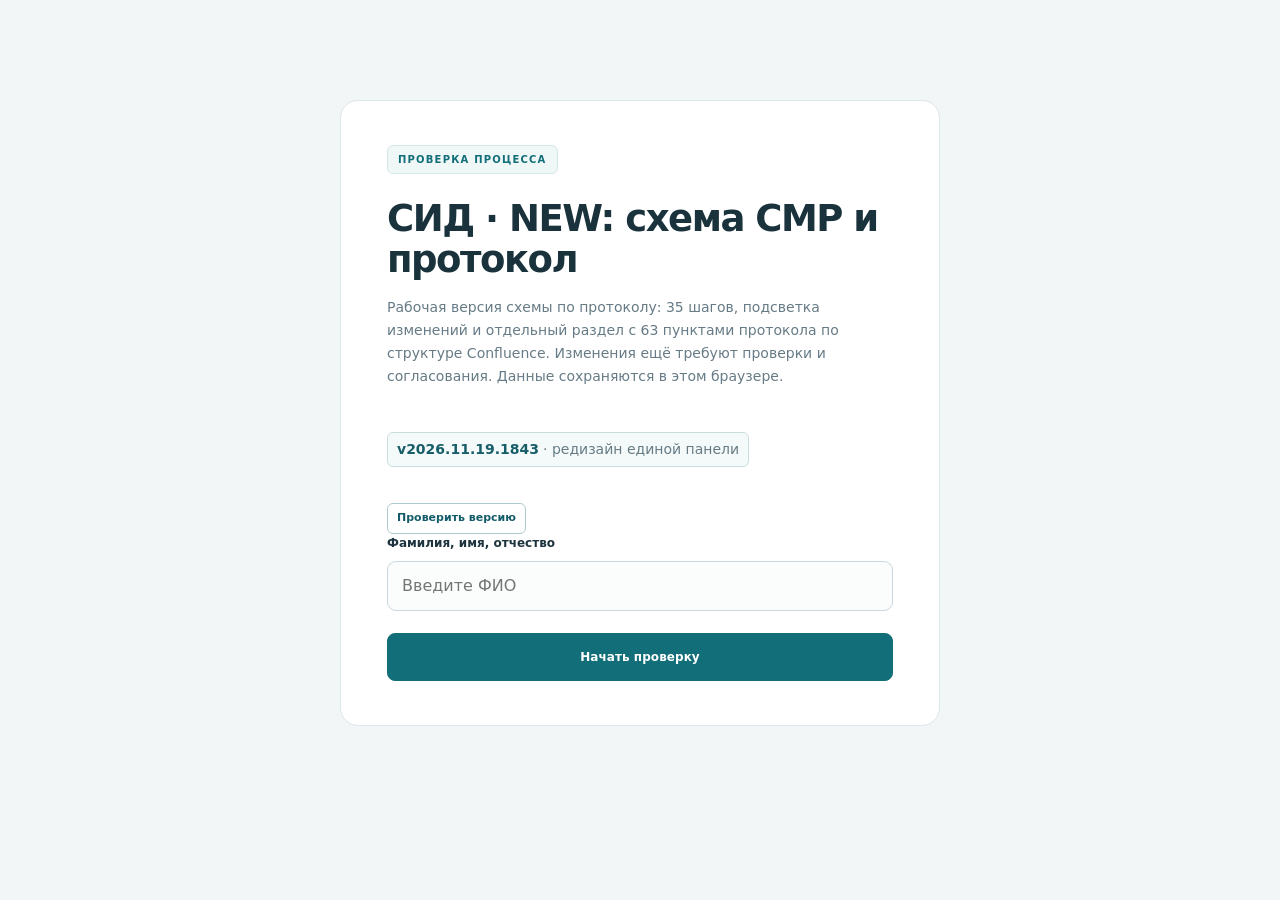
==== new/index.html @ a5b67797 "Move S0/S1 switch to entire diagram and keep steps comment-only" ====
<!doctype html>
<html lang="ru">
<head>
<meta charset="utf-8">
<meta name="viewport" content="width=device-width,initial-scale=1">
<meta name="robots" content="noindex,nofollow">
<title>СИД · NEW | Схема СМР и протокол</title>
<style>
:root{--bg:#edf1f6;--panel:#fff;--ink:#172033;--muted:#687386;--line:#ccd5e3;--accent:#1d4ed8;--id:#6d28a8;--id-bg:#f3e8ff}
*{box-sizing:border-box}body{margin:0;background:var(--bg);color:var(--ink);font:13px/1.4 Inter,Segoe UI,Arial,sans-serif}button,textarea,input{font:inherit}button{cursor:pointer}.hidden{display:none!important}
.start{max-width:650px;margin:10vh auto;padding:36px;background:#fff;border:1px solid var(--line);border-radius:20px;box-shadow:0 15px 50px #20305014}.start h1{margin:0 0 12px;font-size:30px;line-height:1.15}.start p{color:var(--muted)}.start .primary{width:100%;min-height:48px;touch-action:manipulation;-webkit-tap-highlight-color:transparent}label{font-weight:700}.field{width:100%;min-height:48px;margin:8px 0 22px;padding:13px;border:1px solid #b8c1d1;border-radius:10px;font-size:16px}.primary,.ghost{padding:9px 15px;border:1px solid var(--line);border-radius:9px;background:#fff;font-weight:750}.primary{border-color:var(--accent);background:var(--accent);color:#fff}
.work{height:100vh;padding:10px}.topbar{display:flex;align-items:center;gap:12px;height:54px;padding:8px 13px;margin-bottom:9px;border:1px solid var(--line);border-radius:13px;background:#fff}.brand{font-weight:850}.spacer{flex:1}.small{color:var(--muted);font-size:11px}.workspace{display:grid;grid-template-columns:minmax(430px,45%) minmax(570px,55%);gap:10px;height:calc(100% - 63px)}.panel{min-height:0;overflow:hidden;border:1px solid var(--line);border-radius:15px;background:var(--panel);box-shadow:0 7px 24px #1c2a4110}.panel-head{display:flex;align-items:center;justify-content:space-between;gap:10px;height:50px;padding:9px 13px;border-bottom:1px solid var(--line)}.panel-head h2{margin:0;font-size:16px}.panel-head span{color:var(--muted);font-size:10px}.diagram-scroll{height:calc(100% - 50px);overflow:auto;padding:15px;scroll-behavior:smooth}.diagram{display:flex;flex-direction:column;max-width:760px;margin:auto}.flow-arrow{height:27px;color:#64748b;font-size:20px;line-height:27px;text-align:center}
.node{position:relative;min-height:47px;padding:7px 8px;border:2px solid var(--actor);border-radius:8px;background:var(--fill);color:#1e293b;text-align:left}.node:hover{filter:brightness(.98);box-shadow:0 3px 10px #1e293b20}.node strong{display:block;margin-bottom:2px;font-size:10px}.node span{display:block;font-size:9px;line-height:1.25}.node.current{z-index:5;outline:4px solid #111827;outline-offset:3px;box-shadow:0 0 0 7px #facc15,0 8px 18px #0f172a40}.node.current::after{content:'РАССМАТРИВАЕМЫЙ ШАГ';position:absolute;top:-12px;right:5px;padding:2px 6px;border-radius:99px;background:#111827;color:#fff;font-size:8px;font-weight:900;letter-spacing:.05em}.single-node{width:min(290px,86%);margin:auto}.area{position:relative;padding:28px 10px 10px;border:2px solid #8e9bb0;border-radius:13px;background:#f7f9fc}.area-title{position:absolute;top:-10px;left:12px;padding:2px 8px;border:1px solid #8e9bb0;border-radius:6px;background:#fff;color:#37455c;font-size:10px;font-weight:900;letter-spacing:.03em;text-transform:uppercase}.area-grid{display:grid;grid-template-columns:repeat(2,minmax(0,1fr));gap:8px}.subarea{position:relative;min-width:0;padding:25px 7px 7px;border:1px dashed #97a5b9;border-radius:9px;background:#fff}.subarea-title{position:absolute;top:5px;left:7px;right:7px;color:#526078;font-size:9px;font-weight:900}.subflow{display:flex;flex-direction:column;gap:3px}.subarrow{height:13px;color:#7a879b;font-size:12px;line-height:13px;text-align:center}.parallel-row{display:grid;grid-template-columns:repeat(auto-fit,minmax(95px,1fr));gap:6px}.parallel-marker{margin:0 0 5px;color:#526078;font-size:9px;font-weight:800;text-align:center;text-transform:uppercase}
.legend{display:flex;flex-wrap:wrap;gap:4px 9px;margin-bottom:12px}.legend-item{display:flex;align-items:center;gap:4px;color:#596579;font-size:9px}.legend-dot{width:9px;height:9px;border:2px solid var(--actor);border-radius:3px;background:var(--fill)}
.question-scroll{height:calc(100% - 50px);overflow:auto;padding:15px}.progress{height:6px;margin-bottom:13px;overflow:hidden;border-radius:99px;background:#d8dfe9}.progress i{display:block;height:100%;background:var(--accent)}.question-head{display:flex;align-items:flex-start;gap:9px;margin-bottom:12px}.actor-badge{padding:5px 8px;border:2px solid var(--actor);border-radius:99px;background:var(--fill);font-size:10px;font-weight:800;white-space:nowrap}.question-head h1{margin:0;font-size:20px;line-height:1.25}.id-legend{margin:0 0 10px;color:var(--muted);font-size:10px}.id-tag{display:inline-block;padding:1px 5px;border:1px solid #a472d1;border-radius:5px;background:var(--id-bg);color:var(--id);font-weight:900}.triplet{display:grid;grid-template-columns:repeat(3,minmax(0,1fr));gap:9px}.content-card{aspect-ratio:1/1;min-height:210px;padding:12px;overflow:auto;border:1px solid var(--line);border-top:6px solid var(--card);border-radius:12px;background:#fbfcfe}.content-card h3{margin:0 0 9px;color:#536078;font-size:11px;letter-spacing:.05em;text-transform:uppercase}.item{margin-bottom:6px;padding:5px 6px;border-radius:6px;font-size:11px;white-space:pre-wrap}.item.id{border-left:4px solid var(--id);background:var(--id-bg);color:#502176;font-weight:800}.item.id .id-tag{margin-right:4px}.answer{margin-top:14px;padding-top:13px;border-top:1px solid var(--line)}.answer h3{margin:0 0 8px;font-size:15px}.answer textarea{width:100%;min-height:90px;padding:10px;resize:vertical;border:1px solid #aeb9c9;border-radius:8px}.controls{display:flex;align-items:center;gap:9px;margin-top:10px}.controls .primary{margin-left:auto}.no-change{display:flex;align-items:center;gap:6px;font-weight:650}.saved{color:#087a52;font-size:11px}
@media(max-width:1050px){.work{height:auto}.workspace{grid-template-columns:1fr;height:auto}.diagram-scroll{height:540px}.question-scroll{height:auto}.panel{overflow:visible}}@media(max-width:720px){.start{min-height:100vh;min-height:100dvh;margin:0;padding:24px 18px;border:0;border-radius:0;box-shadow:none;display:flex;flex-direction:column;justify-content:center}.start h1{font-size:25px}.area-grid{grid-template-columns:1fr}.triplet{grid-template-columns:1fr}.content-card{aspect-ratio:auto;min-height:150px}.question-head{flex-direction:column}.topbar .brand{display:none}}


/* Flat redesign 2026.11 — design-only overrides, core data and numbering unchanged */
:root{--bg:#f3f6f7;--panel:#fff;--ink:#1d333d;--muted:#667b85;--line:#dce5e8;--accent:#126e78;--accentSoft:#e7f3f3;--id:#6b4891;--id-bg:#f2edf8}
html{scroll-behavior:smooth}body{font:14px/1.5 Inter,'Segoe UI',system-ui,-apple-system,Arial,sans-serif;-webkit-font-smoothing:antialiased;background:var(--bg)}
button,input,.comment-editor{font:inherit}button{transition:background-color .16s,border-color .16s,color .16s}button:focus-visible,input:focus-visible,[contenteditable]:focus-visible{outline:2px solid var(--accent);outline-offset:2px}button:disabled{cursor:default;opacity:.42}
.start{max-width:600px;margin:min(13vh,100px) auto 48px;padding:44px 46px;background:#fff;border:1px solid var(--line);border-radius:18px;box-shadow:none}
.start:before{content:'ПРОВЕРКА ПРОЦЕССА';display:inline-flex;padding:6px 10px;margin-bottom:24px;border:1px solid #d4e7e8;border-radius:6px;background:#eff7f7;color:var(--accent);font-size:10px;font-weight:800;letter-spacing:.12em}
.start h1{margin:0 0 15px;color:#19323c;font-size:clamp(26px,3vw,37px);letter-spacing:-.04em;line-height:1.12;font-weight:750}
.start p{font-size:14px;line-height:1.65;margin-bottom:30px}.start label{display:block;font-size:12px;color:var(--ink);font-weight:750}
.field{margin:9px 0 22px;border:1px solid #cbd8dd;border-radius:9px;background:#fbfcfc;padding:12px 14px;box-shadow:none}
.field:focus{background:#fff;border-color:var(--accent);outline:3px solid #e2f1f2;outline-offset:0}
.primary,.ghost{min-height:40px;padding:10px 16px;border-radius:8px;font-size:12px;font-weight:760;letter-spacing:.005em}
.primary{border:1px solid var(--accent);background:var(--accent);color:white}.primary:hover{background:#0c5961;border-color:#0c5961}
.ghost{border:1px solid #d6e1e5;background:#fff;color:#33505b}.ghost:hover{background:#eef4f5;border-color:#aebfc4}
.work{height:100vh;height:100dvh;padding:14px 16px}.topbar{height:59px;margin-bottom:12px;padding:10px 17px;border:1px solid var(--line);border-radius:12px;background:#fff;box-shadow:none}
.brand{display:flex;align-items:center;gap:11px;color:#19343b;letter-spacing:-.02em;font-size:15px;font-weight:780}.brand:before{content:'▤';display:grid;place-items:center;width:31px;height:31px;background:var(--accent);border-radius:8px;color:#fff;font-size:18px}
.topbar #who{min-width:0;max-width:38%;overflow:hidden;white-space:nowrap;text-overflow:ellipsis;font-size:12px}.topbar .primary{margin-left:auto}
.workspace{grid-template-columns:minmax(360px,43%) minmax(550px,57%);gap:12px;height:calc(100% - 71px)}
.panel{border:1px solid var(--line);border-radius:12px;background:#fff;box-shadow:none}
.panel-head{min-height:63px;height:auto;padding:13px 17px;border-bottom:1px solid #e6edef}
.panel-head h2{font-size:15px;color:#1d343c;font-weight:760;letter-spacing:-.015em}
.panel-head span{display:block;margin-top:2px;font-size:11px;color:#86959d}
.diagram-scroll{height:calc(100% - 63px);padding:21px 18px;scrollbar-color:#cbd9dc transparent}
.diagram{max-width:790px}.legend{gap:8px 16px;margin-bottom:21px;padding-bottom:13px;border-bottom:1px solid #edf1f2}
.legend-item{gap:6px;color:#627780;font-size:10.5px}.legend-dot{height:9px;width:9px;border:0;border-radius:3px;background:var(--actor)}
.flow-arrow{height:30px;line-height:29px;font-size:18px;color:#9aadb3}.subarrow{color:#a5b7bb}
.node{min-height:52px;padding:9px 11px;border:1px solid #dae5e8;border-left:4px solid var(--actor);border-radius:7px;background:#fff;color:#314952;box-shadow:none;transition:border-color .12s,background .12s}
.node:hover{filter:none;background:#f6fafb;border-color:#bdd2d7;box-shadow:none}
.node strong{font-size:10px;margin-bottom:4px;letter-spacing:.02em;color:#506772}
.node span{font-size:10px;line-height:1.36;color:#2d414b}
.node.current,.node.current:hover{outline:2px solid var(--accent);outline-offset:2px;box-shadow:0 0 0 6px #e4f2f2;background:#fff;border-color:#9bc8cc;border-left-color:var(--actor)}
.node.current:after{top:-14px;right:7px;padding:3px 7px;border-radius:4px;background:var(--accent);font-size:8px;letter-spacing:.06em}
.area{border:1px solid #d5e1e5;border-radius:10px;background:#f6f9fa;padding:29px 11px 12px}
.area-title{top:-10px;left:10px;padding:2px 8px;border:1px solid #d9e4e7;border-radius:5px;background:#fff;color:#576c77;font-size:9px;letter-spacing:.07em}
.area-grid{gap:9px}.subarea{padding:27px 8px 8px;border:1px solid #dfe8eb;border-radius:7px;background:#fff}
.subarea-title{font-size:9px;line-height:1.4;color:#6c828b;font-weight:750}.parallel-marker{font-size:9px;color:#82969d;letter-spacing:.035em}
.question-scroll{height:calc(100% - 63px);padding:19px 20px 25px;scrollbar-color:#cbd9dc transparent}
.progress{height:4px;margin:0 0 18px;border-radius:8px;background:#e8eff0}.progress i{background:var(--accent);border-radius:8px}
.question-head{gap:8px 11px;align-items:flex-start;margin-bottom:13px}.question-head h1{font-size:clamp(19px,1.75vw,23px);font-weight:760;line-height:1.27;color:#203942;letter-spacing:-.023em;scroll-margin-top:16px}
.actor-badge{padding:5px 9px;border:1px solid var(--actor);border-radius:5px;background:var(--fill);color:#294049;font-size:10px;font-weight:750}
.id-legend{display:flex;align-items:center;gap:7px;margin:0 0 12px;font-size:11px;line-height:1.5;color:#7b8993}.id-tag{padding:2px 5px;border:0;border-radius:4px;background:var(--id-bg);color:var(--id);font-weight:780}
.quote-hint{display:inline-flex;align-items:center;gap:7px;margin-bottom:16px;padding:6px 10px;border:1px solid #dce7e9;border-radius:7px;background:#f6f9fa;color:#697f89;font-size:11px;font-weight:500;letter-spacing:.005em}.hint-icon{font-size:16px;line-height:1;color:#728d96}
.triplet{gap:11px;align-items:start}.card-wrap{min-width:0;display:flex;flex-direction:column;gap:7px}
.step-recap{min-height:36px;display:flex;flex-direction:column;gap:1px;padding:0 2px;color:#607581;line-height:1.32;font-size:10px}
.recap-number{font-weight:800;color:var(--accent);letter-spacing:.035em;text-transform:none}.recap-name{overflow:hidden;display:-webkit-box;-webkit-line-clamp:2;-webkit-box-orient:vertical;line-clamp:2;color:#748892}
.content-card{aspect-ratio:auto;min-height:270px;height:clamp(270px,49vh,550px);border:1px solid #dce6e9;border-top:3px solid var(--card);border-radius:8px;background:#fff;padding:14px 12px 16px;box-shadow:none;overflow:auto;scrollbar-color:#cbd9dc transparent;user-select:text;-webkit-user-select:text;cursor:text}
.content-card h3{display:flex;align-items:center;gap:7px;padding-bottom:10px;margin:0 0 10px;border-bottom:1px solid #ecf1f2;color:#4e6570;font-size:11px;font-weight:800;letter-spacing:.07em}
.section-dot{display:inline-block;width:7px;height:7px;border-radius:2px;background:var(--card)}
.content-card .item{margin:0 0 7px;padding:7px 8px;border:1px solid transparent;border-radius:5px;background:#f7f9fa;color:#344c57;font-size:12px;line-height:1.53;white-space:pre-wrap;overflow-wrap:anywhere;user-select:text;-webkit-user-select:text}
.content-card .item.id{border:1px solid #e8def1;border-left:3px solid var(--id);background:#f7f3fb;color:#513765;font-weight:700}
.content-card .id-tag{display:inline-block;margin-right:3px;user-select:text;-webkit-user-select:text}
::selection{background:#bedcdf;color:#11333c}
.answer{margin-top:18px;padding-top:18px;border-top:1px solid #e3eaed}.answer h3{font-size:15px;font-weight:760;color:#243c46;letter-spacing:-.01em;margin-bottom:10px}
.comment-editor{width:100%;min-height:148px;padding:12px 13px;border:1px solid #cbdadf;border-radius:8px;outline:0;background:#fbfcfc;color:#233943;font-size:13px;line-height:1.55;white-space:pre-wrap;overflow:auto}
.comment-editor:focus{background:#fff;border-color:var(--accent);box-shadow:0 0 0 3px #e3f0f1}
.comment-editor:empty:before{content:attr(data-placeholder);color:#93a2a9;pointer-events:none}
.comment-editor[contenteditable="false"]{background:#f2f5f5;color:#75868d}.comment-editor .helper-label{font-weight:790;color:#284b56}
.comment-editor blockquote{margin:6px 0 10px;padding:9px 11px;border:0;border-left:3px solid var(--accent);border-radius:0 5px 5px 0;background:#eff6f6;color:#2b4a52;font-size:12px;white-space:pre-wrap}
.quote-button{position:fixed;z-index:1000;padding:9px 13px;border:1px solid #115963;border-radius:7px;background:#145f68;color:#fff;font-size:11px;font-weight:750;box-shadow:0 5px 18px #31515d29;touch-action:manipulation}
.controls{flex-wrap:wrap;gap:9px;margin-top:13px}.controls .primary{margin-left:auto}.no-change{gap:7px;color:#506772;font-size:12px;font-weight:650}.no-change input{width:16px;height:16px;accent-color:var(--accent)}.saved{font-size:10px;color:var(--accent)}
@media(max-width:1120px){.workspace{grid-template-columns:minmax(310px,41%) minmax(500px,59%)}.question-scroll{padding:16px}.content-card .item{font-size:11.5px}}
@media(max-width:1050px){.work{height:auto;padding:12px}.workspace{grid-template-columns:1fr;height:auto}.panel{overflow:hidden}.diagram-scroll{height:430px}.question-scroll{height:auto;overflow:visible}.triplet{grid-template-columns:repeat(3,minmax(0,1fr))}.content-card{height:330px}.question-head h1{scroll-margin-top:17px}}
@media(max-width:720px){.start{margin:0;max-width:none;min-height:100vh;min-height:100dvh;padding:34px 22px;border:0;border-radius:0;display:flex;flex-direction:column;justify-content:center}.start h1{font-size:31px}.start:before{align-self:flex-start}.work{padding:8px}.topbar{height:55px;padding:9px 11px;margin-bottom:8px;gap:8px}.brand{display:flex!important;font-size:13px;white-space:nowrap}.brand:before{width:26px;height:26px;font-size:15px}.topbar .small{max-width:20%;font-size:10px}.topbar .primary{padding:8px 9px;font-size:10px;min-height:34px}.workspace{gap:8px}.panel-head{padding:12px 13px;min-height:58px}.diagram-scroll{height:340px;padding:16px 12px}.question-scroll{padding:15px 13px 21px}.question-head{flex-direction:column;align-items:flex-start}.question-head h1{font-size:22px}.id-legend{font-size:10px}.quote-hint{font-size:11px;margin-bottom:16px}.triplet{grid-template-columns:1fr;gap:20px}.card-wrap{gap:7px}.step-recap{min-height:auto;display:flex;flex-direction:row;flex-wrap:wrap;align-items:baseline;gap:6px;padding:0 3px;font-size:11px}.recap-name{display:block;overflow:visible;-webkit-line-clamp:unset;line-clamp:unset;font-size:11px}.content-card{height:auto;min-height:155px;max-height:none;padding:13px}.content-card h3{font-size:12px}.content-card .item{font-size:12.5px;padding:8px 9px}.answer{margin-top:24px}.comment-editor{min-height:145px;font-size:14px}.controls .no-change{order:-1;width:100%;padding:3px 0}.controls button{flex:1}.controls .saved{order:3;width:100%;text-align:right}.quote-button{font-size:12px;max-width:calc(100vw - 16px)}}
@media(max-width:720px){.topbar #who{display:none}.topbar .primary{white-space:nowrap;padding:8px 12px}}
@media(max-width:380px){.topbar .small{display:none}.brand{font-size:12px}.start h1{font-size:27px}}



/* Three clearly delineated work areas: scheme, step, feedback */
.workspace{grid-template-columns:minmax(350px,42%) minmax(0,58%);align-items:stretch;gap:14px}
.review-stack{display:flex;flex-direction:column;min-height:0;min-width:0;gap:14px}
.panel{position:relative;border:1px solid #d3e0e3;box-shadow:none;border-radius:12px;background:#fff}
.diagram-panel{border-color:#cadde1;background:#fff}
.step-panel{flex:1;min-height:0;border-color:#dad7e6;background:#fff}
.comment-panel{flex:0 0 auto;border-color:#c9e0d9;background:#fff}
.panel-head{position:relative;min-height:64px;height:64px;padding:12px 17px;flex:none}
.diagram-panel .panel-head{background:#eef6f7;border-bottom:1px solid #d7e6e8;box-shadow:inset 0 3px 0 #729aa2}
.step-panel .panel-head{background:#f6f4fa;border-bottom:1px solid #e8e3f0;box-shadow:inset 0 3px 0 #9485ad}
.comment-panel .panel-head{background:#eef7f4;border-bottom:1px solid #d7e9e1;box-shadow:inset 0 3px 0 #6ba898}
.panel-caption{display:flex;align-items:center;gap:12px;min-width:0}
.panel-index{display:grid;place-items:center;flex:0 0 28px;height:28px;font-size:11px;font-weight:750;border:1px solid #d0e0e3;border-radius:7px;color:#58757f;background:#fff}
.step-panel .panel-index{border-color:#e1dceb;color:#77618c}
.comment-panel .panel-index{border-color:#cfe5dc;color:#3c806d}
.panel-caption h2{font-size:15px;line-height:1.3}
.panel-caption span:not(.panel-index){font-size:11px;line-height:1.4}
.diagram-panel .diagram-scroll{height:calc(100% - 64px)}
.step-panel .question-scroll{height:calc(100% - 64px);overflow:auto;padding:16px 19px 20px}
.step-panel .content-card{height:clamp(230px,34vh,445px);min-height:230px}
.quote-hint{margin:0 0 14px;padding:0;border:0;background:transparent;color:#6e818c;line-height:1.45;font-size:11px}
.triplet{gap:9px}
.content-card h3{position:sticky;top:-14px;z-index:2;justify-content:space-between;gap:6px;min-height:39px;margin:0 0 10px;padding:0 0 9px;background:#fff}
.section-label{display:inline-flex;align-items:center;gap:5px;min-width:0}
.quote-inline{flex:0 0 auto;min-height:28px;padding:5px 8px;border:1px solid #bdd7d5;border-radius:6px;background:#f0f7f6;color:#126e78;font-size:10px;line-height:1;font-weight:730;white-space:nowrap}
.quote-inline:hover:not(:disabled),.quote-inline.quote-ready{background:#126e78;border-color:#126e78;color:white}
.quote-inline:disabled{opacity:1;cursor:default;color:#64818a;border-color:#cbdfe2;background:#f2f6f6}
.comment-body{padding:13px 17px 14px}
.comment-tabs{display:flex;gap:2px;border-bottom:1px solid #dce6e5;margin-bottom:12px}
.comment-tab{flex:1;min-width:0;border:0;border-bottom:2px solid transparent;background:transparent;color:#70818a;padding:8px 10px 9px;font-size:12px;font-weight:650;text-align:center}
.comment-tab:hover{background:#f5faf9;color:#365f61}
.comment-tab.active{color:#126e78;border-bottom-color:#126e78;font-weight:800;background:#f8fbfa}
.comment-pane-head{display:flex;justify-content:space-between;align-items:center;flex-wrap:wrap;gap:8px;margin-bottom:8px}
.comment-pane-head h3{margin:0;color:#35515c;font-size:12px;font-weight:730}
.overall-note{font-size:11px;color:#809298}
.comment-pane .comment-editor{min-height:100px;max-height:190px;font-size:12.5px;padding:10px 11px}
.comment-panel .no-change{font-size:11px;white-space:nowrap}
.comment-panel .no-change input{height:15px;width:15px}
.comment-panel .controls{justify-content:space-between;margin-top:11px}
.comment-panel .controls .primary{margin-left:0}
.comment-panel .controls .saved{flex:1;min-width:0;text-align:center}
/* Adapt the panel arrangement without nested mobile scrolling. */
@media(max-width:1050px){
 .work{height:auto;min-height:100dvh}
 .workspace{height:auto;grid-template-columns:1fr;gap:12px}
 .review-stack{height:auto;gap:12px}
 .step-panel{flex:initial}
 .step-panel .question-scroll{height:auto;overflow:visible}
 .diagram-panel .diagram-scroll{height:370px}
 .step-panel .content-card{height:350px}
}
@media(max-width:720px){
 .panel-head{height:auto;min-height:60px;padding:11px 13px}
 .diagram-panel .diagram-scroll{height:320px}
 .panel-caption{gap:9px}
 .step-panel .question-scroll{padding:15px 12px 20px}
 .step-panel .content-card{height:auto;min-height:160px;max-height:none;overflow:visible}
 .content-card h3{top:6px;padding:8px 0 9px}
 .quote-inline{min-height:32px;font-size:11px;padding:6px 10px}
 .comment-body{padding:12px}
 .comment-tab{font-size:12px;padding:10px 5px}
 .comment-pane .comment-editor{min-height:145px;max-height:none;font-size:14px}
 .comment-panel .controls .saved{order:initial;width:auto;flex:0 1 auto}
 .comment-panel .controls button{flex:0 0 auto;min-width:95px}
 .comment-panel .no-change{font-size:12px}
 .comment-pane-head{align-items:flex-start}
}
@media(max-height:750px) and (min-width:1051px){
 .work{height:auto;min-height:100vh}
 .workspace{height:auto;min-height:760px}
 .review-stack{min-height:760px}
 .diagram-panel .diagram-scroll{height:calc(100% - 64px)}
}

/* Cross-step links: exact originating document leads to an explicitly mapped output item. */
.step-reference{display:inline;color:#106d78;font-weight:800;text-decoration:underline;text-decoration-color:#8fc5c9;text-underline-offset:3px;text-decoration-thickness:1.5px;border-radius:3px;cursor:pointer;white-space:nowrap}
.step-reference:hover{color:#084f59;text-decoration-color:#084f59;background:#e4f3f3}
.step-reference:focus-visible{outline:2px solid #12818a;outline-offset:2px;background:#e4f3f3}
#output .item.ref-target{position:relative;border:1px solid #c59d47;border-left:4px solid #be8a23;background:#fff5da;color:#443c2a;box-shadow:0 0 0 2px #f8ecc9;scroll-margin:80px;transition:background-color .2s,border-color .2s}
#input .item.ref-origin{border:1px solid #bed9da;background:#e9f6f5}
.reference-notice{display:flex;flex-wrap:wrap;align-items:center;justify-content:space-between;gap:6px 12px;padding:8px 10px;margin:0 0 13px;border:1px solid #d4e6e6;border-left:3px solid #6c9ca3;border-radius:7px;background:#f3f9f9;color:#46636c;font-size:11px;line-height:1.4}
.reference-notice button{border:0;background:transparent;color:#0b6a76;text-decoration:underline;text-underline-offset:2px;font-weight:750;font-size:11px;padding:4px 0;cursor:pointer}
.reference-notice button:hover{color:#064b56}
@media(max-width:720px){.reference-notice{font-size:12px}.reference-notice button{font-size:12px}.step-reference{padding:1px 0}}

/* Backreferences sit inside the output item, beneath the document name. */
.output-consumers{display:flex;flex-wrap:wrap;align-items:baseline;gap:5px;margin-top:7px;padding-top:6px;border-top:1px solid #dfe9eb;font-size:10px;line-height:1.5}
.output-consumers-label{margin-right:2px;color:#66838b;font-size:10px;font-weight:650;white-space:nowrap}
.output-consumers .reverse-reference{display:inline-block;padding:2px 6px;border:1px solid #d6e7e8;border-radius:4px;background:#eef7f7;color:#116c75;text-decoration:none;font-size:10px;font-weight:740;white-space:nowrap}
.output-consumers .reverse-reference:hover{background:#deeff0;border-color:#9cc8ce;color:#084a53;text-decoration:underline}
.output-consumers .reverse-reference:focus-visible{outline:2px solid #126e78;outline-offset:2px}
#input .item.ref-target{position:relative;border:1px solid #c59d47;border-left:4px solid #be8a23;background:#fff5da;color:#443c2a;box-shadow:0 0 0 2px #f8ecc9;scroll-margin:80px}
#output .item.ref-origin{border:1px solid #bed9da;background:#e9f6f5}
@media(max-width:720px){.output-consumers{gap:7px;margin-top:8px;padding-top:7px;font-size:11px}.output-consumers .reverse-reference{padding:4px 8px;font-size:11px}.output-consumers-label{font-size:11px}}

/* Analytical document scopes: muted neutral for context, not the violet ID styling. */
.scope-legend{margin:0 0 12px;border:1px solid #dce8e9;border-radius:7px;background:#f8fbfb;color:#55707a;font-size:11px}
.scope-legend summary{cursor:pointer;padding:8px 11px;font-weight:650;list-style-position:inside}
.scope-legend summary:hover{background:#f0f6f6}
.scope-legend-content{padding:1px 12px 10px;border-top:1px solid #e5eeef;line-height:1.45}
.scope-legend-content p{margin:8px 0 0}.scope-caveat{color:#758990;font-size:10px}
.content-card .item.context{border:1px solid #dbe7e5;border-left:3px solid #789d96;background:#f5f9f8;color:#365850}
.content-card .context-tag,.content-card .related-tag{display:inline-block;margin-right:4px;padding:2px 5px;border-radius:4px;font-size:10px;font-weight:750;line-height:1.35}
.content-card .context-tag{background:#e2efeb;color:#446f63}
.content-card .item.related{border:1px solid #e2e5ea;border-left:3px solid #8c97aa;background:#f6f7fa}
.content-card .related-tag{background:#e8ebf2;color:#59677d}

/* История сохранена, показывается лишь с ?protocol=1 */
html:not(.protocol-enabled) #prcPanel,html:not(.protocol-enabled) #newProtocol,
html:not(.protocol-enabled) #newViewProtocol {display:none!important}
html:not(.protocol-enabled) .new-modified:after,html:not(.protocol-enabled) .new-moved:after {display:none!important}
html:not(.protocol-enabled) .step-panel {flex:1 1 auto!important;min-height:0!important}
.feedback-note{margin:9px 0;padding:8px 12px;border-left:3px solid #cba45f;background:#faf7ee;border-radius:4px;color:#5a533c;font-size:11px;line-height:1.5}
.release-stamp{display:inline-flex;gap:4px;align-items:center;flex-wrap:wrap;font-size:11px;line-height:1.3;padding:5px 9px;border:1px solid #cbdcde;border-radius:6px;background:#f4faf9;color:#385660;white-space:normal}.release-stamp b{color:#175e69;font-weight:800}@media(max-width:720px){.release-stamp{font-size:10px;padding:4px 6px}}

/* Версия и проверка GitHub на стартовом экране и в шапке. */
.release-check-widget{display:inline-flex;align-items:center;flex-wrap:wrap;gap:6px;position:relative;max-width:100%;z-index:5}
.release-check-btn{background:#fff;border:1px solid #adc9ce;border-radius:6px;color:#135c69;padding:6px 9px;font-size:11px;font-weight:700;cursor:pointer}
.release-check-btn:hover{background:#e8f5f3}
.release-check-btn:disabled{opacity:.55;cursor:progress}
.release-check-result{position:absolute;z-index:9000;top:calc(100% + 8px);left:0;width:min(390px,calc(100vw - 24px));max-height:min(65vh,460px);overflow:auto;box-shadow:0 12px 36px #26374329;border:1px solid #c7dadf;background:#fff;padding:12px;border-radius:9px;color:#293c46;font-size:12px;line-height:1.55;white-space:normal}
.release-check-result[hidden]{display:none!important}
.release-result-line{margin:0 0 7px}
.release-result-important{font-weight:700;color:#0d5565}
.release-check-result a{display:block;padding-top:5px;color:#116477;font-weight:650}
@media(max-width:700px){.release-check-widget{gap:4px}.release-check-btn{font-size:10px;padding:5px 7px}}

.other-results{margin:12px 0 4px;padding:0 10px 8px;border:2px dashed #aab5bf;border-radius:8px;background:#f9fafb;color:#57616e;font-size:11px}.other-results[hidden]{display:none!important}.other-results summary{cursor:pointer;padding:9px 3px;font-weight:750;color:#657080}.other-results-body{border-top:1px dashed #c8d0d7;padding-top:7px}.other-result-item{padding:4px 5px;margin:4px 0;color:#64717d;font-size:11px;line-height:1.48;white-space:pre-wrap}.other-result-item:before{content:'• ';color:#8d98a2}

/* ✎ Изменённые шаги и поля: явный признак редактирования, видимый и в чистовом режиме. */
html body .diagram .node.has-content-change::before{
  content:"✎";position:absolute;right:5px;top:5px;
  display:flex!important;align-items:center;justify-content:center;
  width:20px;height:20px;min-width:20px;
  border:1px solid #c3d8d4;border-radius:6px;
  color:#22695f;background:#ebf7f3;
  font:700 15px/1 "Segoe UI Symbol","Segoe UI",Arial,sans-serif;
  box-shadow:0 1px 3px #203c3615;z-index:2;
}
html body .diagram .node.has-content-change{padding-right:29px!important}
html body .diagram .node.has-content-change.new-modified:not(.current)::after,
html body .diagram .node.has-content-change.new-moved:not(.current)::after{display:none!important}
html body .diagram .node.has-content-change.current::after{content:"РАССМАТРИВАЕМЫЙ ШАГ"}
.content-card.has-content-change .section-label::after{
  content:"✎";display:inline-flex;align-items:center;justify-content:center;
  vertical-align:middle;margin-left:6px;width:17px;height:17px;
  border:1px solid #c3d8d4;border-radius:5px;
  color:#22695f;background:#ebf7f3;font-size:12px;font-weight:800;
}
.change-icon-legend{display:inline-block;margin-top:4px;color:#43655e;font-size:10px;font-weight:650;white-space:normal}

/* Пурпурные метки отделяют три закрытых пункта МЕМО от обычных правок ✎. */
.diagram{position:relative;padding-left:23px;padding-right:23px}
.diagram .node.memo-closed{border-color:#8f69c9;box-shadow:0 0 0 2px #e2d5f2}
.diagram .node.memo-closed.current{box-shadow:0 0 0 5px #ded0f6}
.diagram .memo-chips{display:flex!important;flex-wrap:wrap;gap:3px;margin-top:5px}
.diagram .memo-chip{display:inline-flex!important;width:auto;padding:3px 5px;border:1px solid #b497d9;background:#f1e9fc;color:#68409c;border-radius:5px;font-size:10px;font-weight:850;line-height:1.1}
.memo-legend{color:#68409c;font-weight:800}
.memo-edges{position:absolute;top:0;left:0;z-index:2;overflow:visible;pointer-events:none}
.memo-catalog{padding:9px;margin:9px 0;border:2px dashed #bda9d9;background:#faf8fd;border-radius:8px}
.memo-catalog>summary{cursor:pointer;color:#673c9d;font-size:11px;font-weight:850}
.memo-catalog>p{font-size:10px;color:#666275;line-height:1.5;margin:7px 0}
.memo-catalog-group{padding:6px 0;border-top:1px solid #e0d6ec}
.memo-catalog-group>summary{cursor:pointer;font-size:11px;color:#534469;font-weight:740}
.memo-catalog-group ul{padding-left:16px}
.memo-catalog-group li{margin:6px 0;color:#3f4961;font-size:11px}
.memo-catalog-group li small{display:block;color:#7e7391;font-size:9px}
.memo-pipe,.memo-pipe-action{padding:9px 8px;margin:10px 0;border-left:3px solid #8b61c4;background:#f8f4fd;border-radius:6px}
.memo-pipe h4,.memo-pipe-action h4{margin:0 0 7px;color:#6c46a6;font-size:11px;font-weight:850}
.memo-focused{outline:3px solid #c9b2ee!important;outline-offset:2px}

/* Контуры по BPMN: маршрут в выделенной области, ортогональные соединения и явное условие. */
.memo-edges,.memo-arrow-path{display:none!important}
.bpmn-loop-panel{margin:11px 0 15px;padding:12px 14px 14px;border:1px solid #d9c9ed;border-radius:10px;background:#fbf9fe}
.bpmn-loop-header{display:flex;gap:9px;justify-content:space-between;flex-wrap:wrap;margin-bottom:11px;font-size:11px;color:#71509b}
.bpmn-loop-header span{color:#746b81;font-size:10px}
.bpmn-loop-row{display:flex;align-items:center;justify-content:center;gap:9px;flex-wrap:nowrap}
.bpmn-mini-task{min-width:0;max-width:220px;flex:1;border:1px solid #bca8d5;background:#fff;border-radius:7px;padding:9px 8px;text-align:center;color:#594173;font-weight:800;font-size:10px;line-height:1.4}
.bpmn-mini-task small{display:block;color:#6d7281;font-weight:500;margin-top:3px;font-size:9px}
.bpmn-mini-task.light{background:#f2f8f7;border-color:#b8d7d0;color:#2f7165}
.bpmn-mini-task:hover{background:#f2ebfb}
.bpmn-flow-arrow{color:#7e5ca8;font-weight:900;font-size:17px;white-space:nowrap;flex:none}
.bpmn-flow-arrow small{font-size:10px;font-weight:700}
.bpmn-mini-gateway{width:120px;display:flex;align-items:center;justify-content:center;flex-direction:column;gap:2px;flex:none;font-weight:850;color:#7655a1;font-size:10px;text-align:center}
.bpmn-mini-gateway b{font-size:25px;line-height:1}
.bpmn-loop-branch{display:flex;justify-content:center;align-items:center;gap:8px;margin:9px auto 0;max-width:690px}
.bpmn-loop-branch .bpmn-mini-task{max-width:170px;background:#f8f4fd}
.bpmn-loop-yes{color:#8b5aab;font-weight:850;white-space:nowrap;font-size:11px}
.bpmn-loop-up{font-size:10px;color:#7958a7;white-space:nowrap}
.bpmn-inspection-loop{display:flex;justify-content:center;align-items:center;flex-wrap:wrap;gap:7px;margin:9px 0 12px;padding:9px;border:1px solid #e0d2ef;border-radius:8px;background:#fbf9fe;font-size:10px;color:#78559c;font-weight:750}
.bpmn-inspection-loop .bpmn-mini-task{max-width:150px;flex:0 1 150px}
.bpmn-no{color:#358369}
@media(max-width:700px){.bpmn-loop-row{gap:4px}.bpmn-mini-gateway{width:75px;font-size:9px}.bpmn-mini-task{padding:6px;font-size:9px}.bpmn-flow-arrow{font-size:12px}.bpmn-loop-branch{flex-wrap:wrap}.bpmn-loop-up{white-space:normal}.bpmn-mini-task small{font-size:8px}}

/* Полноценные ссылки на вкладки, включая узкие экраны. */
.new-tabs a.psd-mapping-tab,.new-tabs a.psd-reconcile-tab{display:inline-flex!important;align-items:center;justify-content:center;text-decoration:none;border-radius:9px;padding:8px 13px;color:#536276;font-weight:750;white-space:nowrap;font-size:12px}
.new-tabs a.psd-mapping-tab:hover,.new-tabs a.psd-reconcile-tab:hover{background:#f8fbfe;color:#164a6a}
@media(max-width:1400px){.new-tabs{flex-wrap:wrap}.new-tabs a.psd-mapping-tab,.new-tabs a.psd-reconcile-tab{flex:1 1 auto}}
@media(max-width:720px){.new-tabs a.psd-mapping-tab,.new-tabs a.psd-reconcile-tab{font-size:10px;padding:7px}}
</style>
<link rel="stylesheet" href="./protocol.css?v=202611172240">
<script>document.documentElement.classList.toggle("protocol-enabled",new URLSearchParams(location.search).get("protocol")==="1");</script>
<style>.new-tabs a.psd-mapping-tab,.new-tabs a.psd-reconcile-tab{display:inline-flex;align-items:center;justify-content:center;white-space:nowrap;text-decoration:none;color:#536276;border-radius:9px;padding:8px 13px;font-weight:750}.new-tabs a.psd-mapping-tab:hover,.new-tabs a.psd-reconcile-tab:hover{color:#164a6a;background:#f8fbfe}@media(max-width:1100px){.new-tabs{flex-wrap:wrap}.new-tabs a.psd-mapping-tab,.new-tabs a.psd-reconcile-tab{flex:1}}@media(max-width:720px){.new-tabs a.psd-mapping-tab,.new-tabs a.psd-reconcile-tab{font-size:10px;padding:7px}}</style><link rel="stylesheet" href="./expert-review.css?v=202611191843">
</head>
<body>
<form id="start" class="start"><h1>СИД · NEW: схема СМР и протокол</h1><p>Рабочая версия схемы по протоколу: 35 шагов, подсветка изменений и отдельный раздел с 63 пунктами протокола по структуре Confluence. Изменения ещё требуют проверки и согласования. Данные сохраняются в этом браузере.</p><div class="release-check-widget" data-release-widget data-release-branch="master" data-release-path="new/index.html" data-release-version="v2026.11.19.1843"><p class="release-stamp"><b>v2026.11.19.1843</b> · редизайн единой панели</p><button type="button" class="release-check-btn" data-release-check>Проверить версию</button><div class="release-check-result" data-release-result aria-live="polite" hidden></div></div><label for="fio">Фамилия, имя, отчество</label><input id="fio" class="field" name="fio" autocomplete="name" enterkeyhint="go" placeholder="Введите ФИО" required><button id="begin" class="primary" type="submit">Начать проверку</button></form>
<main id="work" class="work hidden">
  <header class="topbar"><div class="release-check-widget" data-release-widget data-release-branch="master" data-release-path="new/index.html" data-release-version="v2026.11.19.1843"><span class="release-stamp" role="status" aria-label="Версия сайта и время публикации в GitHub"><b>v2026.11.19.1843</b> · редизайн единой панели</span><button type="button" class="release-check-btn" data-release-check>Проверить версию</button><div class="release-check-result" data-release-result aria-live="polite" hidden></div></div><div class="brand">СИД · NEW</div><span class="new-release"><b>Рабочая версия</b> По протоколу</span><span id="who" class="small"></span><nav class="new-tabs" aria-label="Разделы страницы"><button type="button" id="newViewScheme" class="active">Схема СМР</button><button type="button" id="newViewProtocol">Протокол · 63 пункта</button><a class="psd-mapping-tab" href="./psd-map/" title="Пробная раскладка документов по шагам">Прототип ПСД</a><a class="psd-reconcile-tab" href="./psd-reconcile/" title="Парные документы НКНХ / ДГП с вопросами и распределением">Сопоставление ПСД · 2.0</a></nav><div class="spacer"></div><button id="download" class="primary">Схема XLSX</button></header>
  <div class="workspace">
    <section class="panel diagram-panel" aria-labelledby="diagramHeading">
      <header class="panel-head"><div class="panel-caption"><span class="panel-index">01</span><div><h2 id="diagramHeading">Схема процесса</h2><span class="change-icon-legend">✎ · в этом шаге или поле есть правки</span><span>Выберите шаг для проверки</span></div></div></header>
      <div class="diagram-scroll" id="diagramScroll"><div class="legend" id="legend"></div><div class="diagram" id="diagram"></div></div>
    </section>
    <div class="review-stack">
      <section class="panel step-panel" aria-labelledby="stepHeading">
        <header class="panel-head"><div class="panel-caption"><span class="panel-index">02</span><div><h2 id="stepHeading">Шаг схемы · изменения</h2><span id="questionCounter"></span></div></div></header>
        <div class="question-scroll">
          <div class="progress"><i id="progress"></i></div>
          <div class="question-head"><span class="actor-badge" id="actorBadge"></span><h1 id="questionTitle"></h1></div>
          <div id="prcSelection" class="prc-selection hidden" aria-label="Выбранный пункт протокола" aria-live="polite"></div>
          <p class="id-legend"><span class="id-tag">ИД</span> Документ или запись, относящиеся к исполнительной документации</p>
          <details class="scope-legend"><summary>Аналитические категории документов</summary><div class="scope-legend-content"><p><strong>[ИД]</strong> - документы, входящие в состав исполнительной документации.</p><p><strong>[Связанный документ]</strong> - документы для формирования, проверки или комплектования ИД, не являющиеся ИД сами по себе.</p><p><strong>[Контекст процесса]</strong> - документы об условиях выполнения работ, не подлежащие автоматическому включению в реестр ИД.</p><p class="scope-caveat">Это рабочая классификация СИД, а не нормативно установленный перечень. Применяется только к документам, для которых категория указана явно.</p></div></details><p class="quote-hint" role="note"><span class="hint-icon" aria-hidden="true">✎</span> Выделите фрагмент текста и нажмите «Цитировать» в соответствующей карточке.</p>
          <div class="reference-notice hidden" id="referenceNotice" role="status" aria-live="polite">
            <span id="referenceMessage">Связанный результат выделен ниже в блоке «Выход».</span>
            <button type="button" id="referenceBack">Вернуться к исходному шагу</button>
          </div>
          <div id="newDiff" class="new-diff hidden" aria-label="Просмотр изменений в тексте шага"></div>
          <div class="triplet">
            <div class="card-wrap"><div class="step-recap" aria-label="Текущий шаг"></div><article class="content-card" data-section="Вход" style="--card:#3d8ec4"><h3><span class="section-label"><span class="section-dot"></span>Вход</span><button class="quote-inline" type="button" aria-label="Цитировать выделенное из входа" disabled>Цитировать</button></h3><div id="input"></div></article></div>
            <div class="card-wrap"><div class="step-recap" aria-label="Текущий шаг"></div><article class="content-card" data-section="Действие" style="--card:#8b79bb"><h3><span class="section-label"><span class="section-dot"></span>Действие</span><button class="quote-inline" type="button" aria-label="Цитировать выделенное из действия" disabled>Цитировать</button></h3><div id="action"></div></article></div>
            <div class="card-wrap"><div class="step-recap" aria-label="Текущий шаг"></div><article class="content-card" data-section="Выход" style="--card:#43a58e"><h3><span class="section-label"><span class="section-dot"></span>Выход</span><button class="quote-inline" type="button" aria-label="Цитировать выделенное из выхода" disabled>Цитировать</button></h3><div id="output"></div><details id="otherResults" class="other-results" hidden><summary>Иной результат (не документ)</summary><div id="otherOutput" class="other-results-body"></div></details></article></div>
          </div>
          <div class="controls prc-step-controls"><button id="back" class="ghost" type="button">Назад</button><span id="saved" class="saved" role="status" aria-live="polite"></span><button id="next" class="primary" type="button">Далее</button></div>
        </div>
      </section>
      <section class="panel comment-panel hidden" aria-hidden="true" aria-labelledby="commentsHeading">
        <header class="panel-head"><div class="panel-caption"><span class="panel-index">03</span><div><h2 id="commentsHeading">Комментарии</h2><span>Замечания к шагу или ко всей схеме</span></div></div></header>
        <div class="comment-body">
          <div class="comment-tabs" role="tablist" aria-label="Вид комментария">
            <button type="button" class="comment-tab active" id="tabStep" role="tab" aria-controls="stepCommentPane" aria-selected="true">К текущему шагу</button>
            <button type="button" class="comment-tab" id="tabOverall" role="tab" aria-controls="overallCommentPane" aria-selected="false">К схеме в целом</button>
          </div>
          <section id="stepCommentPane" class="comment-pane" role="tabpanel" aria-labelledby="tabStep">
            <div class="comment-pane-head"><h3>Нужны ли правки в этом шаге?</h3><label class="no-change"><input id="nochange" type="checkbox"> Правки не нужны</label></div>
            <div id="comment" class="comment-editor" contenteditable="true" role="textbox" aria-label="Комментарий к текущему шагу" aria-multiline="true" data-placeholder="Опишите, что нужно изменить"></div>
          </section>
          <section id="overallCommentPane" class="comment-pane hidden" role="tabpanel" aria-labelledby="tabOverall">
            <div class="comment-pane-head"><h3>Замечания к схеме в целом</h3><span class="overall-note">Один комментарий на всю схему</span></div>
            <div id="overallComment" class="comment-editor" contenteditable="true" role="textbox" aria-label="Комментарий к схеме в целом" aria-multiline="true" data-placeholder="Опишите общие замечания, не относящиеся к отдельному шагу"></div>
          </section>
        </div>
      </section>
      <section class="panel protocol-compact-panel" id="prcPanel" aria-labelledby="prcHeading">
        <header class="panel-head"><div class="panel-caption"><span class="panel-index">03</span><div><h2 id="prcHeading">Протокол встречи</h2><span id="prcCount">Связанные решения и вопросы</span></div></div><button type="button" class="prc-full-link" id="prcFull">Весь протокол</button></header>
        <div class="prc-body">
          <div class="prc-toolbar"><div class="prc-filters" role="group" aria-label="Фильтр протокола"><button type="button" class="active" data-prc-filter="linked" aria-pressed="true">Связанные</button><button type="button" data-prc-filter="step" aria-pressed="false">К шагу</button><button type="button" data-prc-filter="decisions" aria-pressed="false">Решения / правки</button><button type="button" data-prc-filter="all" aria-pressed="false">Все</button><button type="button" data-prc-filter="unclassified" aria-pressed="false">Вне структуры</button></div><input type="search" id="prcSearch" placeholder="Поиск по протоколу, №, шагу…" aria-label="Поиск по протоколу"></div>
          <div id="prcList" class="prc-list" role="region" aria-label="Пункты протокола" tabindex="0"></div>
          <div class="prc-footer"><span>Все пункты сохранены; категории 00–06, Н и вне структуры.</span><button type="button" id="prcAdd" class="prc-add">+ Новая запись</button></div>
        </div>
      </section>
    </div>
  </div>
  <section id="newProtocol" class="pr-shell hidden" aria-label="Протокол встречи и аналитические артефакты"></section>
</main>
<script>
const MODEL={"steps":[{"order":1,"code":"0","layer":0,"actorKey":"customer","actor":"Заказчик","actorColor":"#2563eb","title":"До начала СМР: заключения, утверждение ПД и РНС","input":"Вход\n• [ПД] Проектная документация\n• [Изыскательская документация] Результаты инженерных изысканий\n• [ИРД] Заявления на экспертизы и выдачу РНС\n• [ИРД] Правоустанавливающие документы на земельный участок, ГПЗУ\n• [Экологическая документация, если ГЭЭ обязательна] Материалы ОВОС и общественных обсуждений","action":"0.1. Заказчик направляет проектную документацию и результаты инженерных изысканий в ФАУ «Главгосэкспертиза России» для проведения ГГЭ.\nУ экспертного учреждения: материалы для проведения ГГЭ.\n0.2. Заказчик получает положительное заключение ГГЭ.\nУ заказчика: положительное заключение ГГЭ.\n0.3. Заказчик направляет материалы в Росприроднадзор для проведения ГЭЭ, если она обязательна для объекта.\nУ Росприроднадзора: материалы для проведения ГЭЭ.\n0.4. Заказчик получает положительное заключение ГЭЭ, если она обязательна для объекта.\nУ заказчика: положительное заключение ГЭЭ.\n0.5. Заказчик утверждает проектную документацию приказом.\nУ заказчика: утверждённая ПД и приказ о её утверждении.\n0.6. Заказчик оформляет приказ или решение об утверждении результатов ГГЭ.\nУ заказчика: приказ или решение об утверждении результатов ГГЭ.\n0.7. Заказчик подаёт заявление о выдаче РНС в Минстрой России.\nУ Минстроя России: заявление о выдаче РНС.\n0.8. Заказчик получает разрешение на строительство.\nУ заказчика: РНС.","output":"Выход\n• [ИРД] Положительное заключение ГГЭ\n• [ИРД] Положительное заключение ГЭЭ (если необходимо)\n• [ОРД] Приказ об утверждении ПД и приказ/решение об утверждении результатов ГГЭ\n• [ПД] Утверждённая проектная документация\n• [ИРД] Разрешение на строительство","surveyOrder":1,"otherOutput":""},{"order":2,"code":"1","layer":1,"actorKey":"customer","actor":"Заказчик","actorColor":"#2563eb","title":"Выдача РД «В производство работ», утверждение перечня ИД и формы её ведения","input":"Вход\n• [РД] Рабочая документация\n• [ПД] Утверждённая ПД\n• [ИРД] РНС (шаг 0)\n• [Организационный документ] Проект перечня ИД\n• [ОРД] Проекты приказов о представителях","action":"1.1. Заказчик передаёт ЛОС рабочую документацию со штампом «В производство работ».\nУ ЛОС: рабочая документация для выполнения работ.\n1.2. Заказчик утверждает перечень исполнительной документации.\nУ заказчика: утверждённый перечень ИД.\n1.3. Заказчик утверждает форму ведения исполнительной документации.\nУ заказчика: утверждённая форма ведения ИД.\n1.4. Заказчик издаёт приказы о назначении представителей строительного контроля, застройщика и технического заказчика.\nУ назначенных представителей: полномочия, определённые приказами.\n1.5. Эксплуатирующая организация издаёт приказ о назначении представителей для подписания АОУСИТО и других документов СМР и ПНР.\nУ назначенных представителей: полномочия на подписание документов в пределах приказа.\n1.6. Эксплуатирующая организация передаёт заказчику приказ о назначении своих представителей.\nУ заказчика: приказ эксплуатирующей организации.","output":"Выход\n• [РД] РД со штампом «В производство работ», переданная ЛОС\n• [Организационный документ] Утверждённый перечень ИД и форма её ведения\n• [ОРД] Приказы заказчика о представителях СК, застройщика и технического заказчика\n• [ОРД] Приказ эксплуатирующей организации о представителях для АОУСИТО и других документов СМР и ПНР","surveyOrder":2,"otherOutput":""},{"order":3,"code":"2","layer":2,"actorKey":"customer","actor":"Заказчик","actorColor":"#2563eb","title":"Извещение о начале работ в ГСН (не позднее 7 раб. дн.)","input":"Вход\n• [ИРД] РНС (шаг 0)\n• [ПД] Утверждённая ПД\n• [Надзорный документ] Извещение о начале строительства\n• [ИД] Общий журнал работ","action":"2.1. Застройщик или технический заказчик направляет извещение о начале строительства с приложениями в территориальное управление Ростехнадзора не позднее чем за 7 рабочих дней до начала строительства.\nУ территориального управления Ростехнадзора: извещение о начале строительства с приложениями.\n2.2. Застройщик или технический заказчик передаёт общий журнал работ в территориальное управление Ростехнадзора для регистрации.\nУ территориального управления Ростехнадзора: ОЖР для регистрации.","output":"Выход\n• [Надзорный документ] Направленное извещение о начале строительства\n• [ИД] ОЖР, переданный на регистрацию","surveyOrder":3,"otherOutput":""},{"order":4,"code":"3","layer":2,"actorKey":"designer","actor":"Проектировщик","actorColor":"#7c3aed","title":"Организация авторского надзора","input":"Вход\n• [РД] РД, переданная заказчиком (шаг 1)\n• [Договорная документация] Основание выполнения авторского надзора","action":"3.1. Генпроектировщик назначает представителей авторского надзора приказом.\nУ представителей авторского надзора: полномочия, определённые приказом.\n3.2. Генпроектировщик открывает журнал авторского надзора.\nУ генпроектировщика: ЖАН.\n3.3. Генпроектировщик передаёт заказчику сведения о назначенных специалистах авторского надзора.\nУ заказчика: сведения о представителях авторского надзора.\nФорма ЖАН (только электронная / бумажная с электронным отражением) не определена: см. страницу «Сверка источников».","output":"Выход\n• [ОРД] Приказ о специалистах авторского надзора\n• [Журнал авторского надзора] Открытый генпроектировщиком ЖАН","surveyOrder":4,"otherOutput":""},{"order":5,"code":"4а","layer":2,"actorKey":"los","actor":"Лицо, осуществляющее строительство","actorColor":"#059669","title":"ППР, ППГР, назначение ответственных, открытие журналов","input":"Вход\n• [ПД] ПД, включая ПОС\n• [РД] РД со штампом «В производство работ» (шаг 1)","action":"4а.1. ЛОС разрабатывает ППР на основании ПД и РД.\nУ ЛОС: разработанный ППР.\n4а.2. ЛОС разрабатывает технологические карты на основании ПД и РД.\nУ ЛОС: разработанные технологические карты.\n4а.3. ЛОС разрабатывает ППГР на основании ПД и РД, если он применим для соответствующих работ.\nУ ЛОС: разработанный ППГР, если применимо.","output":"Выход\n• [ОТД] Разработанный ППР.\n• [ОТД] Разработанные технологические карты.\n• [ОТД] Разработанный ППГР, если применимо.","surveyOrder":5,"otherOutput":""},{"order":6,"code":"4в","layer":2,"actorKey":"los","actor":"Лицо, осуществляющее строительство","actorColor":"#059669","title":"ППР, ППГР, назначение ответственных, открытие журналов","input":"Вход\n• [ОРД] Документы, устанавливающие полномочия назначаемых сотрудников ЛОС: приказы, доверенности, если применимо.\n• [Квалификационная документация] Документы, подтверждающие квалификацию назначаемых сотрудников ЛОС.","action":"4в.4. ЛОС назначает ответственных лиц приказами.\nУ назначенных лиц: полномочия и обязанности, определённые приказами.","output":"Выход\n• [ОРД] Подписанные приказы о назначении ответственных лиц, загруженные в СИД.\n• [ОРД] Документы, подтверждающие полномочия назначенных сотрудников, загруженные в СИД.\n• [Квалификационная документация] Документы, подтверждающие квалификацию назначенных сотрудников, загруженные в СИД.","surveyOrder":6,"otherOutput":""},{"order":7,"code":"7","layer":2,"actorKey":"customer","actor":"Заказчик","actorColor":"#2563eb","title":"Передача геодезической разбивочной основы","input":"Вход\n• [Результат геодезических работ] Геодезическая разбивочная основа","action":"7.1. Заказчик передаёт ЛОС геодезическую разбивочную основу.\nУ ЛОС: геодезическая разбивочная основа для выполнения разбивочных работ.\n7.2. Заказчик оформляет акт освидетельствования геодезической разбивочной основы.\nУ заказчика и ЛОС: акт освидетельствования ГРО.","output":"Выход\n• [ИД] Акт освидетельствования ГРО (ИД 1)","surveyOrder":7,"otherOutput":"ГРО передана ЛОС"},{"order":8,"code":"8","layer":2,"actorKey":"customer","actor":"Заказчик","actorColor":"#2563eb","title":"Передача давальческого оборудования в монтаж","input":"Вход\n• [Материальный объект] Давальческое оборудование\n• [Документация поставщика] Паспорта и документы качества","action":"8.1. Заказчик передаёт ЛОС давальческое оборудование и материалы с документами качества.\nУ ЛОС: давальческое оборудование.\n8.2. Заказчик оформляет акт приёма-передачи оборудования в монтаж по форме ОС-15 через СТДО.\nУ заказчика и ЛОС: акт приёма-передачи оборудования в монтаж.","output":"Выход\n• [Учётный документ] Акт приёма-передачи оборудования в монтаж (ОС-15)\n• [Учётный документ] Накладная на передачу давальческих материалов подрядчику (М-15 либо иной документ по принятой форме)","surveyOrder":8,"otherOutput":"Оборудование передано ЛОС для входного контроля"},{"order":9,"code":"11","layer":2,"actorKey":"supplier","actor":"Поставщик / изготовитель","actorColor":"#d97706","title":"Поставка МТР и оборудования с документами качества","input":"Вход\n• [Материальный объект] МТР и оборудование\n• [Документация поставщика] Паспорта, сертификаты, декларации ТР ТС/ЕАЭС, формуляры и инструкции по монтажу","action":"11.1. Поставщик передаёт ЛОС МТР и оборудование.\nУ ЛОС: поставленные МТР и оборудование.\n11.2. Поставщик передаёт ЛОС паспорта, сертификаты, декларации ТР ТС/ЕАЭС, формуляры и инструкции по монтажу.\nУ ЛОС: документация поставщика для входного контроля и подготовки испытаний.","output":"Выход\n• [Документация поставщика] Переданные паспорта, сертификаты, декларации, формуляры и инструкции","surveyOrder":9,"otherOutput":"Поставленные МТР и оборудование"},{"order":10,"code":"6","layer":3,"actorKey":"gsn","actor":"Орган государственного строительного надзора","actorColor":"#dc2626","title":"Регистрация общего журнала, программа проверок","input":"Вход\n• [Надзорный документ] Извещение о начале строительства (шаг 2)\n• [ИД] ОЖР на регистрацию (шаг 2)","action":"6.1. Территориальное управление Ростехнадзора рассматривает извещение о начале строительства.\nУ территориального управления Ростехнадзора: рассмотренное извещение.\n6.2. Территориальное управление Ростехнадзора регистрирует общий журнал работ.\nУ территориального управления Ростехнадзора: зарегистрированный ОЖР.\n6.3. Территориальное управление Ростехнадзора передаёт застройщику или техническому заказчику зарегистрированный общий журнал работ.\nУ застройщика или технического заказчика: зарегистрированный ОЖР.\n6.4. Территориальное управление Ростехнадзора передаёт застройщику или техническому заказчику программу проверок.\nУ застройщика или технического заказчика: программа проверок.","output":"Выход\n• [ИД] Зарегистрированный ОЖР (ОЖР с регистрационной надписью и печатью ГСН)\n• [Надзорный документ] Программа проверок","surveyOrder":10,"otherOutput":""},{"order":11,"code":"4б","layer":3,"actorKey":"los","actor":"Лицо, осуществляющее строительство","actorColor":"#059669","title":"ППР, ППГР, назначение ответственных, открытие журналов","input":"Вход\n• [ОТД] Разработанные ППР и технологические карты (шаг 4а).","action":"4б.1. Подрядчик направляет ППР заказчику по электронной почте.\nУ заказчика: ППР для проверки и согласования.\n4б.2. Подрядчик направляет технологические карты заказчику по электронной почте.\nУ заказчика: технологические карты для проверки и согласования.\n4б.3. Заказчик организует проверку ППР ответственными участниками.\nУ заказчика: результаты проверки ППР.\n4б.4. Заказчик организует проверку технологических карт ответственными участниками.\nУ заказчика: результаты проверки технологических карт.\n4б.5. Ответственные участники заказчика согласовывают ППР.\nУ подрядчика и заказчика: согласованный ППР.\n4б.6. Ответственные участники заказчика согласовывают технологические карты.\nУ подрядчика и заказчика: согласованные технологические карты.\n4б.7. Подрядчик организует ознакомление исполнителей с согласованным ППР.\nУ исполнителей: сведения о порядке и условиях выполнения работ, установленных ППР.\n4б.8. Подрядчик организует ознакомление исполнителей с согласованными технологическими картами.\nУ исполнителей: сведения о технологии выполнения соответствующих работ.\n4б.9. Исполнители подписывают лист ознакомления с ППР и технологическими картами.\nУ подрядчика: подписанный лист ознакомления.\n4б.10. Подрядчик передаёт заказчику скан подписанного листа ознакомления.\nУ заказчика: скан подписанного листа ознакомления.","output":"Выход\n• [ОТД] Согласованные ППР и технологические карты; при наличии замечаний - перечень замечаний для доработки.","surveyOrder":11,"otherOutput":""},{"order":12,"code":"4г","layer":3,"actorKey":"los","actor":"Лицо, осуществляющее строительство","actorColor":"#059669","title":"ППР, ППГР, назначение ответственных, открытие журналов","input":"Вход\n• [ПД] Сведения об объекте и требования к организации строительства из ПОС, необходимые для подготовки СЖР, если применимо.\n• [РД] Сведения о конкретных конструкциях, системах и работах, для которых подготавливаются СЖР.\n• [ИД] Перечень специальных журналов работ, предусмотренных для данного вида работ.\n• [ОРД] Приказы о назначении ответственных за ведение специальных журналов работ.","action":"4г.5. ЛОС открывает специальные журналы работ.\nУ ЛОС: специальные журналы работ.","output":"Выход\n• [ИД → Журналы работ → СЖР] Подготовленные и зарегистрированные специальные журналы работ.\n• [ИД → ОЖР → Раздел 2] Сведения о специальных журналах работ для включения в раздел 2 соответствующего ОЖР.","surveyOrder":12,"otherOutput":""},{"order":13,"code":"5","layer":3,"actorKey":"los","actor":"Лицо, осуществляющее строительство","actorColor":"#059669","title":"Проверка документов и допуск персонала и лабораторий к работам","input":"Вход\n• [ОРД] Приказы о назначении ответственных лиц (шаг 4в)\n• [Квалификационные документы] Документы о квалификации и аттестации персонала, включая НАКС для сварщиков, если применимо\n• [Документы об аттестации технологий] Документы об аттестации сварочных технологий, если требуются\n• [Документы лаборатории] Комплект документов привлечённой лаборатории, требуемый процедурой допуска\n• [Организационный документ] Процедура допуска персонала и привлечённых лабораторий, если установлена","action":"5.1. ЛОС проверяет приказы о назначении ответственных лиц до допуска работников к соответствующим работам.\n5.2. ЛОС проверяет документы о квалификации и аттестации привлекаемых работников, включая документы НАКС, если они требуются для соответствующих работ.\n5.3. ЛОС проверяет документы об аттестации сварочных технологий, если их наличие предусмотрено применимыми требованиями.\n5.4. ЛОС проверяет представленный привлечённой лабораторией комплект документов и фиксирует результат в чек-листе допуска, если такая форма предусмотрена внутренней процедурой.\n5.5. ЛОС оформляет акт-допуск на выполнение работ на территории объекта, если его оформление требуется применимой процедурой.","output":"Выход\n• [Документ допуска] Оформленный акт-допуск, если требуется\n• [Документ допуска] Чек-лист допуска лаборатории с результатом проверки, если применяется\n• [Подтверждающие документы] Проверенные документы о квалификации работников, аттестации технологий и компетентности лаборатории","surveyOrder":13,"otherOutput":"Проверенный допуск персонала к соответствующим работам\nПодтверждённый допуск привлечённой лаборатории, если предусмотрен процедурой"},{"order":14,"code":"9","layer":3,"actorKey":"los","actor":"Лицо, осуществляющее строительство","actorColor":"#059669","title":"Разбивка осей, вынос в натуру","input":"Вход\n• [Результат] Переданная ГРО (шаг 7)\n• [ИД] Акт освидетельствования ГРО\n• [РД] Разбивочные чертежи","action":"9.1. Геодезическая служба ЛОС выполняет разбивку осей по переданной ГРО и рабочей документации.\nУ ЛОС: разбитые оси объекта.\n9.2. Геодезическая служба ЛОС выполняет вынос проектных элементов в натуру по рабочей документации.\nУ ЛОС: вынесенные в натуру проектные элементы.\n9.3. Геодезическая служба ЛОС оформляет акт разбивки осей.\nУ ЛОС: акт разбивки осей.","output":"Выход\n• [ИД] Акт разбивки осей (ИД 2)","surveyOrder":14,"otherOutput":"Оси вынесены в натуру"},{"order":15,"code":"10","layer":3,"actorKey":"los","actor":"Лицо, осуществляющее строительство","actorColor":"#059669","title":"Входной контроль МТР и оборудования (с СК заказчика)","input":"Вход\n• [Материальный объект] МТР и оборудование (шаги 8, 11)\n• [Учётный документ] ОС-15\n• [Документация поставщика] Паспорта, сертификаты, декларации, формуляры, инструкции\n• [РД] Требования к МТР и оборудованию","action":"10.1. ЛОС совместно со строительным контролем заказчика проверяет поступившие МТР и оборудование на соответствие рабочей документации.\nУ участников контроля: результаты проверки МТР и оборудования.\n10.2. ЛОС совместно со строительным контролем заказчика проверяет документы качества на поступившие МТР и оборудование.\nУ участников контроля: результаты проверки документов качества.\n10.3. ЛОС вносит результаты входного контроля в журнал входного контроля.\nУ ЛОС: записи в журнале входного контроля.\n10.4. ЛОС оформляет акты входного контроля.\nУ ЛОС: акты входного контроля.\n10.5. ЛОС оформляет акты выявленных дефектов при наличии дефектов.\nУ ЛОС: акты выявленных дефектов, если дефекты обнаружены.\nСтруктурные изменения по встречам не внесены: первичные файлы не найдены; в реестре есть открытые вопросы.","output":"Выход\n• [ИД] Журнал и акты входного контроля (ИД 12)\n• [Документ контроля] Акты о выявленных дефектах (при наличии)","surveyOrder":15,"otherOutput":"Решение по результатам входного контроля"},{"order":16,"code":"16","layer":4,"actorKey":"los","actor":"Лицо, осуществляющее строительство","actorColor":"#059669","title":"Выполнение СМР по РД и ППР, записи в журналах","input":"Вход\n• [РД] Рабочая документация со штампом «В производство работ»\n• [ОТД] ППР и технологические карты\n• [Документы допуска] Документы допуска персонала и лабораторий (шаг 5), если применимо\n• [ИД] Результаты входного контроля МТР и оборудования (шаг 10)","action":"16.1. ЛОС выполняет СМР по рабочей документации, ППР и технологическим картам с использованием МТР и оборудования, прошедших входной контроль.\n16.2. ЛОС вносит сведения о выполненных работах в общий журнал работ.\n16.3. ЛОС вносит сведения о выполненных работах в специальные журналы работ, если их ведение требуется.\n16.4. ЛОС устраняет замечания строительного контроля к соответствующему объёму СМР, если они выявлены при текущих проверках или приёмке.","output":"Выход\n• [ИД] Записи о выполненных работах в ОЖР и СЖР, если применимо","surveyOrder":18,"otherOutput":"Выполненный объём СМР (ещё не означает приёмку)\nУстранённые замечания и исправленный объём СМР, если выявлялись нарушения"},{"order":17,"code":"12","layer":4,"actorKey":"customer","actor":"Заказчик","actorColor":"#2563eb","title":"Строительный контроль заказчика: выборочная проверка в ходе СМР","input":"Вход\n• [РД] Рабочая документация\n• [ИД] ОЖР и относящиеся к проверяемому объёму документы\n• [Результат] Выполняемый или частично выполненный объём СМР (шаг 16)","action":"12.1. Служба строительного контроля заказчика выборочно проверяет выполняемые ЛОС работы на соответствие рабочей документации в ходе СМР.\n12.2. Служба строительного контроля заказчика фиксирует замечания и предписания по результатам выборочной проверки, если выявлены нарушения.\n12.3. Служба строительного контроля заказчика вносит запись о результатах проверки в ОЖР, если это предусмотрено применимой процедурой.\n12.4. ЛОС устраняет замечания, выявленные при проверке, если они имеются.\n12.5. Служба строительного контроля заказчика повторно проверяет устранение замечаний, если повторная проверка предусмотрена применимой процедурой.","output":"Выход\n• [Документ контроля] Оформленные замечания и предписания, если выявлены нарушения\n• [ИД] Записи в ОЖР о проверке и устранении замечаний, если применимо","surveyOrder":16,"otherOutput":"Результаты выборочной проверки СК заказчика\nПодтверждение устранения замечаний и повторной проверки, если проводилась"},{"order":18,"code":"13","layer":4,"actorKey":"designer","actor":"Проектировщик","actorColor":"#7c3aed","title":"Авторский надзор, согласование отступлений от РД","input":"Вход\n• [Журнал авторского надзора] ЖАН (шаг 3)\n• [ОРД] Приказ о специалистах АН\n• [РД] Рабочая документация и предложения об изменениях","action":"13.1. Представитель авторского надзора проверяет соответствие выполняемых работ рабочей документации.\nУ представителя авторского надзора: результаты проверки работ.\n13.2. Представитель авторского надзора вносит записи в журнал авторского надзора.\nУ генпроектировщика: записи в ЖАН.\n13.3. Генпроектировщик согласовывает изменения рабочей документации.\nУ генпроектировщика: согласованные изменения РД.\n13.4. Генпроектировщик передаёт согласованные изменения рабочей документации заказчику и ЛОС.\nУ заказчика и ЛОС: согласованные изменения РД.\nФорма ЖАН (только электронная / бумажная с электронным отражением) не определена: см. страницу «Сверка источников».","output":"Выход\n• [Журнал авторского надзора] Записи в ЖАН\n• [РД] Согласованные изменения РД","surveyOrder":17,"otherOutput":""},{"order":19,"code":"17","layer":4,"actorKey":"gsn","actor":"Орган государственного строительного надзора","actorColor":"#dc2626","title":"Выездная проверка Ростехнадзора по программе","input":"Вход\n• [Надзорный документ] Программа проверок Ростехнадзора (шаг 6)\n• [Результат] Проверяемый объём СМР\n• [ПД] Проектная документация\n• [РД] Рабочая документация, при необходимости\n• [ИД] Исполнительная документация на проверяемый объём СМР\n• [ИД] ОЖР и СЖР, если применимо","action":"17.1. Территориальное управление Ростехнадзора проводит проверку предусмотренного программой объёма СМР.\n17.2. Территориальное управление Ростехнадзора оформляет акт проверки с зафиксированными результатами, в том числе нарушениями, устранёнными в ходе проверки.\n17.3. Территориальное управление Ростехнадзора выдаёт адресату отдельное предписание по нарушениям, требующим последующего устранения, если для этого имеются основания.","output":"Выход\n• [Надзорный документ] Акт проверки Ростехнадзора\n• [Надзорный документ] Отдельное предписание Ростехнадзора, если выдано","surveyOrder":20,"otherOutput":""},{"order":20,"code":"14","layer":4,"actorKey":"los","actor":"Лицо, осуществляющее строительство","actorColor":"#059669","title":"Исполнительная съёмка и лабораторный контроль","input":"Вход\n• [Результат] Выполненный объём СМР (шаг 16)\n• [ИД] Записи в ОЖР и СЖР, если ведутся\n• [РД] Рабочая документация","action":"14.1. Геодезическая служба подрядчика выполняет исполнительную съёмку выполненного объёма СМР.\n14.2. Геодезическая служба или ПТО подрядчика оформляет исполнительные схемы по результатам съёмки в соответствии с распределением функций.\n14.3. ЛНК, СТЛ или ЭТЛ подрядчика либо привлечённой организации выполняет предусмотренный рабочей документацией лабораторный контроль.\n14.4. ЛОС передаёт оформленные исполнительные схемы и готовые лабораторные документы для комплектования материалов к приёмочной инспекции.","output":"Выход\n• [ИД] Исполнительные геодезические схемы (ИД 8), если применимо\n• [ИД] Исполнительные схемы и профили (ИД 9), если предусмотрены\n• [ИД] Протоколы ЛНК, СТЛ и ЭТЛ (ИД 11), если применимо","surveyOrder":19,"otherOutput":""},{"order":21,"code":"15","layer":5,"actorKey":"los","actor":"Лицо, осуществляющее строительство","actorColor":"#059669","title":"Подготовка комплекта документов и инициирование приёмочной инспекции","input":"Вход\n• [ИД] Исполнительные схемы и лабораторные протоколы (шаг 14)\n• [ИД] Записи в ОЖР и СЖР, если применимо\n• [РД] Рабочая документация\n• [ИД] Документы ранее принятых этапов, если относятся к предъявляемому объёму","action":"15.1. ПТО ЛОС формирует комплект документов для приёмочной инспекции на конкретный предъявляемый объём работ и при наличии подготовленного проекта акта включает его в комплект.\n15.2. ПТО ЛОС формирует приёмочную инспекцию и уведомляет необходимых участников.","output":"Выход\n• [Комплект документов] Материалы для приёмочной инспекции на предъявляемый объём работ\n• [Проект ИД] Проект акта с приложениями, если подготовлен\n• [Организационный документ] Уведомление необходимых участников приёмочной инспекции","surveyOrder":21,"otherOutput":""},{"order":22,"code":"18","layer":6,"actorKey":"multi","actor":"Участники строительства","actorColor":"#475569","title":"Приёмочная инспекция предъявленного объёма работ","input":"Вход\n• [Комплект документов] Материалы для приёмочной инспекции (шаг 15), включая проект акта, если подготовлен\n• [ИД] Исполнительные схемы и лабораторные протоколы (шаг 14)\n• [РД] Рабочая документация\n• [ОРД] Документы о полномочиях необходимых участников инспекции\n• [Результат] Предъявленный объём выполненных СМР","action":"18.1. ЛОС предъявляет уполномоченным участникам приёмочной инспекции конкретный объём выполненных работ и комплект подтверждающих документов.\n18.2. ЛОС выполняет предусмотренные РД испытания технологических трубопроводов на прочность и герметичность, промывку и продувку, если они применимы к предъявляемому объёму.\n18.3. ЛОС выполняет предусмотренные РД испытания нетехнологических трубопроводов на прочность и герметичность и очистку, в том числе поршнями, если соответствующие операции требуются.\n18.4. Уполномоченные участники проводят приёмочную инспекцию предъявленного объёма и фиксируют результат проверки в корпоративной форме 4 или её цифровом представлении.\n18.5. Уполномоченные участники оформляют применимые акты приёмки при положительном результате инспекции, учитывая результаты нескольких инспекций в одном акте, если это допустимо для объединяемого объёма.\n18.6. ЛОС устраняет замечания или нарушения, выявленные при инспекции, и повторно предъявляет работы, если первоначальный результат отрицательный.","output":"Выход\n• [Документ инспекции] Заключение о результате приёмочной инспекции (форма 4, в том числе цифровая)\n• [ИД] АОСР, АОСК, АОУСИТО по применимости к виду работ\n• [Документ приёмки] Акт приёмки выполненных работ или акт промежуточной приёмки ответственных конструкций, если предусмотрен перечнем ПСД для данного вида работ\n• [ИД] Акты испытаний технологических трубопроводов на прочность и герметичность, если требуются\n• [ИД] Акты промывки и продувки технологических трубопроводов, если требуются\n• [ИД] Акты испытаний нетехнологических трубопроводов на прочность и герметичность, если требуются\n• [ИД] Акты очистки нетехнологических трубопроводов, включая очистку поршнями, если требуется\n• [Документ качества монтажа] Свидетельство о монтаже или удостоверение о качестве монтажа технологических трубопроводов, если предусмотрено применимой нормативной документацией\n• [Документ контроля] Оформленные замечания и предписания, документы о выполнении мероприятий по устранению, если составлялись\n• [Акты приёмки по видам работ] Акты приёмки оснований, скважин и свай (земляные и свайные работы)\n• [Акты приёмки по видам работ] Акты приёмки выполненных отделочных работ, защитных и изоляционных покрытий\n• [Акты приёмки по видам работ] Акты приёмки инженерных систем, трубопроводов и участков сетей\n• [Акты приёмки по видам работ] Акты приёмки строительных и металлических конструкций, резервуаров и крановых путей\n• [Акты приёмки по видам работ] Акты приёмки и сдачи электромонтажных работ и специальных защитных систем","surveyOrder":22,"otherOutput":"Успешно пройденная приёмочная инспекция на конкретный объём работ, если результат положительный\nУстранение недостатков и повторное предъявление работ, если замечания выявлялись\nРезультат повторной приёмочной инспекции, если проводилась"},{"order":23,"code":"21","layer":7,"actorKey":"los","actor":"Лицо, осуществляющее строительство","actorColor":"#059669","title":"Внутритрубная диагностика нетехнологических трубопроводов","input":"Вход\n• [Результат] Подготовленный нетехнологический трубопровод\n• [ПД] Требование внутритрубной диагностики, если установлено проектной документацией\n• [РД] Применимые требования к проведению диагностики","action":"21.1. Исполнитель проводит внутритрубную диагностику нетехнологического трубопровода, если она предусмотрена проектной документацией.\n21.2. Исполнитель оформляет технический отчёт по результатам проведённой внутритрубной диагностики.\n21.3. ЛОС устраняет выявленные диагностикой дефекты и оформляет дополнительный комплект ИД по исправленным работам, если дефекты обнаружены.","output":"Выход\n• [Техническая документация] Технический отчёт внутритрубной диагностики, если она проводилась\n• [ИД] Дополнительный комплект документов по устранению дефектов, если дефекты выявлялись","surveyOrder":23,"otherOutput":""},{"order":24,"code":"22","layer":7,"actorKey":"supplier","actor":"Поставщик / изготовитель","actorColor":"#d97706","title":"Индивидуальные испытания оборудования","input":"Вход\n• [Результат] Смонтированное оборудование\n• [Документация поставщика] Паспорт, формуляр и инструкции (шаг 11)\n• [ИД] Документы о выполненном монтаже оборудования, включая акт, подтверждающий монтаж","action":"22.1. Поставщик оборудования совместно с ЛОС выполняет индивидуальные испытания смонтированного оборудования по применимой документации.\n22.2. Участники испытаний фиксируют результаты испытаний, замечания и предписания, если они возникли.\n22.3. ЛОС или ответственный исполнитель устраняет недостатки, препятствующие положительному результату индивидуальных испытаний, в пределах установленной ответственности.\n22.4. Уполномоченные участники оформляют акт индивидуальных испытаний оборудования после получения положительного результата.\n22.5. Поставщик оборудования передаёт заказчику результаты индивидуальных испытаний для последующих процедур, если это предусмотрено схемой взаимодействия.","output":"Выход\n• [ИД] Акт индивидуальных испытаний оборудования при положительном результате\n• [Документ контроля] Оформленные замечания и предписания по результатам испытаний, если выдавались\n• [Подтверждающие документы] Документы об устранении препятствующих недостатков, если такие недостатки выявлялись","surveyOrder":24,"otherOutput":""},{"order":25,"code":"20","layer":8,"actorKey":"los","actor":"Лицо, осуществляющее строительство","actorColor":"#059669","title":"Комплектование ИД по титулам и системам","input":"Вход\n• [ИД] Подписанные применимые акты приёмки работ (шаг 18)\n• [ИД] Акты испытаний, промывки, продувки и очистки трубопроводов (шаг 18, если применимо)\n• [Техническая документация] Технический отчёт внутритрубной диагностики и документы устранения дефектов (шаг 21, если применимо)\n• [Техническая документация] Паспорта трубопроводов, если требуются; паспортизация рассматривается отдельно\n• [РД] Рабочие чертежи\n• [Документ контроля] Замечания по ИД (шаг 19, если имеются)","action":"20.1. ПТО ЛОС комплектует исполнительную документацию по титулам и системам.\nУ ПТО ЛОС: комплект ИД с подписанными актами, рабочими чертежами с надписями о соответствии и результатами испытаний.\n20.2. ПТО ЛОС составляет реестр исполнительной документации.\nУ ПТО ЛОС: реестр ИД.\n20.3. ПТО ЛОС передаёт службе строительного контроля заказчика комплект ИД с реестром и сопроводительным письмом.\nУ службы строительного контроля заказчика: комплект ИД, реестр и сопроводительное письмо.\n20.4. ПТО ЛОС дорабатывает комплект исполнительной документации по полученным замечаниям.\nУ ПТО ЛОС: доработанный комплект ИД.","output":"Выход\n• [ИД] Комплект ИД по титулам и системам\n• [ИД] Рабочие чертежи с надписями о соответствии (ИД 7)\n• [Организационный документ] Реестр ИД и сопроводительное письмо","surveyOrder":25,"otherOutput":""},{"order":26,"code":"19","layer":9,"actorKey":"customer","actor":"Заказчик","actorColor":"#2563eb","title":"Проверка комплекта ИД, выдача замечаний","input":"Вход\n• [ИД] Комплект ИД по титулам и системам (шаг 20)\n• [Организационный документ] Реестр ИД и сопроводительное письмо","action":"19.1. Служба строительного контроля заказчика проверяет полученный от ЛОС комплект исполнительной документации.\nУ службы строительного контроля заказчика: результаты проверки комплекта ИД.\n19.2. Служба строительного контроля заказчика передаёт ЛОС реестр замечаний при необходимости доработки комплекта.\nУ ЛОС: реестр замечаний по ИД для доработки.\n19.3. Служба строительного контроля заказчика передаёт рабочей комиссии проверенный комплект ИД при отсутствии замечаний.\nУ рабочей комиссии: проверенный комплект ИД.","output":"Выход\n• [Документ контроля] Реестр замечаний по ИД при их наличии\n• [ИД] Проверенный комплект ИД при отсутствии замечаний","surveyOrder":26,"otherOutput":""},{"order":27,"code":"23","layer":10,"actorKey":"customer","actor":"Заказчик","actorColor":"#2563eb","title":"Рабочая комиссия: приёмка после индивидуальных испытаний","input":"Вход\n• [ИД] Проверенный комплект ИД (шаг 19)\n• [ИД] Акты индивидуальных испытаний (шаг 22)","action":"23.1. Рабочая комиссия заказчика рассматривает проверенный комплект ИД и акты индивидуальных испытаний.\nУ рабочей комиссии: результаты рассмотрения комплекта ИД и актов испытаний.\n23.2. Рабочая комиссия заказчика принимает оборудование для комплексного опробования.\nУ заказчика: оборудование, принятое для комплексного опробования.\n23.3. Рабочая комиссия заказчика передаёт эксплуатирующей организации акт приёмки оборудования для комплексного опробования.\nУ эксплуатирующей организации: акт приёмки для комплексного опробования.","output":"Выход\n• [Приёмочная документация] Акт приёмки для комплексного опробования","surveyOrder":27,"otherOutput":""},{"order":28,"code":"26","layer":11,"actorKey":"supplier","actor":"Поставщик / изготовитель","actorColor":"#d97706","title":"Шеф-наладка при комплексном опробовании","input":"Вход\n• [ИД] Акты индивидуальных испытаний (шаг 22)\n• [Документация поставщика] Инструкции по наладке\n• [Результат] Оборудование для комплексного опробования","action":"26.1. Поставщик оборудования выполняет шеф-наладку при комплексном опробовании с учётом результатов индивидуальных испытаний.\nУ участников комплексного опробования: результаты шеф-наладки.\n26.2. Поставщик оборудования передаёт эксплуатирующей организации протоколы наладки.\nУ эксплуатирующей организации: протоколы наладки.","output":"Выход\n• [Пусконаладочная документация] Протоколы наладки","surveyOrder":28,"otherOutput":""},{"order":29,"code":"27","layer":11,"actorKey":"operator","actor":"Эксплуатирующая организация","actorColor":"#0891b2","title":"Комплексное опробование (ПНР под нагрузкой)","input":"Вход\n• [Приёмочная документация] Акт приёмки для комплексного опробования (шаг 23)\n• [Пусконаладочная документация] Протоколы наладки (шаг 26)","action":"27.1. Эксплуатирующая организация проводит комплексное опробование оборудования под нагрузкой после приёмки рабочей комиссией с участием поставщика по шеф-наладке.\nУ эксплуатирующей организации: результаты комплексного опробования.\n27.2. Эксплуатирующая организация оформляет акт комплексного опробования.\nУ эксплуатирующей организации: акт комплексного опробования.\n27.3. Эксплуатирующая организация оформляет протоколы ПНР.\nУ эксплуатирующей организации: протоколы ПНР.\n27.4. Эксплуатирующая организация передаёт ЛОС акт комплексного опробования и протоколы ПНР для предъявления объекта.\nУ ЛОС: акт комплексного опробования и протоколы ПНР.","output":"Выход\n• [Пусконаладочная документация] Акт комплексного опробования\n• [Пусконаладочная документация] Протоколы ПНР","surveyOrder":29,"otherOutput":""},{"order":30,"code":"25","layer":12,"actorKey":"los","actor":"Лицо, осуществляющее строительство","actorColor":"#059669","title":"Предъявление объекта, устранение недоделок","input":"Вход\n• [Пусконаладочная документация] Акт комплексного опробования и протоколы ПНР (шаг 27)\n• [ИД] Комплект ИД","action":"25.1. ЛОС устраняет недоделки по результатам комплексного опробования.\nУ ЛОС: объект с устранёнными недоделками.\n25.2. ЛОС оформляет КС-2 на основании исполнительной документации.\nУ ЛОС: КС-2.\n25.3. ЛОС оформляет КС-3 на основании исполнительной документации.\nУ ЛОС: КС-3.\n25.4. ЛОС ведёт ведомость недоделок.\nУ ЛОС: ведомость недоделок.\n25.5. ЛОС предъявляет объект заказчику для приёмки.\nУ заказчика: объект, предъявленный к приёмке.","output":"Выход\n• [Учётная документация] КС-2, КС-3\n• [Документ контроля] Ведомость недоделок","surveyOrder":30,"otherOutput":"Объект предъявлен заказчику"},{"order":31,"code":"24","layer":13,"actorKey":"customer","actor":"Заказчик","actorColor":"#2563eb","title":"Приёмка объекта, извещение об окончании в ГСН","input":"Вход\n• [Результат] Предъявленный объект (шаг 25)\n• [Учётная документация] КС-2, КС-3\n• [Документ контроля] Ведомость недоделок\n• [ИД] Комплект ИД","action":"24.1. Заказчик принимает предъявленный ЛОС объект по акту приёмки ОКС.\nУ заказчика: принятый объект и акт приёмки ОКС.\n24.2. Заказчик направляет в территориальное управление Ростехнадзора извещение об окончании строительства для итоговой проверки.\nУ территориального управления Ростехнадзора: извещение об окончании строительства.\nОснование исходника: ст. 55 ГрК РФ.","output":"Выход\n• [Приёмочная документация] Акт приёмки ОКС\n• [Надзорный документ] Извещение об окончании работ","surveyOrder":31,"otherOutput":""},{"order":32,"code":"28","layer":14,"actorKey":"gsn","actor":"Орган государственного строительного надзора","actorColor":"#dc2626","title":"Итоговая проверка и получение ЗОС","input":"Вход\n• [Надзорный документ] Извещение об окончании работ (шаг 24)\n• [Приёмочная документация] Акт приёмки ОКС\n• [ИД] Комплект ИД\n• [Надзорный документ] Акты проверок и предписания (шаг 17)","action":"28.1. Территориальное управление Ростехнадзора проводит итоговую проверку объекта и исполнительной документации после получения извещения об окончании работ.\nУ территориального управления Ростехнадзора: результаты итоговой проверки.\n28.2. Территориальное управление Ростехнадзора выдаёт застройщику ЗОС либо отказ в выдаче ЗОС.\nУ застройщика: ЗОС или отказ в выдаче ЗОС.","output":"Выход\n• [Надзорный документ] ЗОС либо отказ в выдаче ЗОС","surveyOrder":32,"otherOutput":""},{"order":33,"code":"29","layer":15,"actorKey":"los","actor":"Лицо, осуществляющее строительство","actorColor":"#059669","title":"Передача ИД на постоянное хранение","input":"Вход\n• [Надзорный документ] ЗОС (шаг 28)\n• [ИД] Комплект ИД","action":"29.1. ЛОС передаёт эксплуатирующей организации комплект ИД на постоянное хранение по акту передачи не позднее 5 рабочих дней после получения ЗОС.\nУ эксплуатирующей организации: комплект ИД для постоянного хранения и акт передачи.","output":"Выход\n• [ИД] Комплект ИД передан на постоянное хранение\n• [Организационный документ] Акт передачи ИД","surveyOrder":33,"otherOutput":""},{"order":34,"code":"30","layer":15,"actorKey":"customer","actor":"Заказчик","actorColor":"#2563eb","title":"Получение разрешения на ввод в эксплуатацию","input":"Вход\n• [Надзорный документ] ЗОС (шаг 28)\n• [Приёмочная документация] Акт приёмки ОКС (шаг 24)\n• [ИРД] РНС\n• [Разрешительная документация] Заявление о выдаче разрешения на ввод","action":"30.1. Застройщик подаёт в Минстрой России заявление о выдаче разрешения на ввод с ЗОС и актом приёмки ОКС.\nУ Минстроя России: заявление о выдаче разрешения на ввод с приложениями.\n30.2. Застройщик получает разрешение на ввод в эксплуатацию либо решение об отказе.\nУ застройщика: разрешение на ввод или решение об отказе.","output":"Выход\n• [Разрешительная документация] Разрешение на ввод в эксплуатацию либо решение об отказе","surveyOrder":34,"otherOutput":""},{"order":35,"code":"31","layer":16,"actorKey":"operator","actor":"Эксплуатирующая организация","actorColor":"#0891b2","title":"Хранение ИД в течение срока эксплуатации, регистрация ОПО","input":"Вход\n• [ИД] Комплект ИД и акт передачи (шаг 29)\n• [Разрешительная документация] Разрешение на ввод (шаг 30)","action":"31.1. Эксплуатирующая организация принимает переданный комплект ИД в архив.\nУ эксплуатирующей организации: архивный комплект ИД.\n31.2. Эксплуатирующая организация обеспечивает хранение ИД в течение срока эксплуатации объекта.\nУ эксплуатирующей организации: ИД на постоянном хранении.\n31.3. Эксплуатирующая организация направляет сведения об ОПО в территориальное управление Ростехнадзора для регистрации.\nУ территориального управления Ростехнадзора: сведения об ОПО для регистрации.","output":"Выход\n• [ИД] Архив ИД на срок эксплуатации\n• [Регистрационная документация] Сведения в реестре ОПО","surveyOrder":35,"otherOutput":""}],"actors":{"customer":{"name":"Заказчик","color":"#2563eb"},"designer":{"name":"Проектировщик","color":"#7c3aed"},"los":{"name":"Лицо, осуществляющее строительство","color":"#059669"},"supplier":{"name":"Поставщик / изготовитель","color":"#d97706"},"gsn":{"name":"Орган государственного строительного надзора","color":"#dc2626"},"operator":{"name":"Эксплуатирующая организация","color":"#0891b2"},"multi":{"name":"Участники строительства","color":"#475569"}}};
const OLD_SEQUENCE=["0","1","2","3","4а","4в","7","8","11","6","4б","4г","5","9","10","12","13","16","14","17","15","18","21","22","20","19","23","26","27","25","24","28","29","30","31"];
const CHANGE_BASELINE={"5":{"title":"Допуск персонала к работам на территории объекта","input":"Вход\n• [ОРД] Приказы о назначении ответственных лиц (шаг 4в).\n• [Квалификационная документация персонала] Документы, подтверждающие квалификацию и аттестацию сотрудников с учётом выполняемых работ и функций, включая документы НАКС для сварщиков, если применимо.\n• [Документация об аттестации технологий] Документы об аттестации сварочных технологий, если применимо.","action":"5.1. ЛОС проверяет приказы о назначении ответственных лиц.\nУ ЛОС: проверенные приказы о назначении ответственных лиц.\n5.2. ЛОС проверяет документы об аттестации сварщиков и технологий НАКС.\nУ ЛОС: проверенные документы об аттестации сварщиков и технологий.\n5.3. ЛОС оформляет акт-допуск для допуска персонала к работам на территории объекта в случаях, когда его оформление требуется.\nУ ЛОС: акт-допуск.\n5.4. ЛОС оформляет наряды-допуски для конкретных работ повышенной опасности, когда их оформление обязательно. Наряды-допуски оформляются перед соответствующими работами и при необходимости неоднократно в ходе строительства.\nУ ЛОС: наряды-допуски на соответствующие работы, если требуются.","output":"Выход\n• [Контекст процесса] Документ допуска к работам: оформленный акт-допуск, если его оформление требуется.\n• [Контекст процесса] Документы допуска к работам: выданные наряды-допуски для конкретных работ повышенной опасности, когда их оформление обязательно; по мере необходимости оформляются неоднократно в ходе строительства.\n• [Результат] Персонал допущен к соответствующим работам."},"12":{"title":"Строительный контроль заказчика: выборочные проверки","input":"Вход\n• [РД] Рабочая документация\n• [ИД] ОЖР","action":"12.1. Служба строительного контроля заказчика выборочно проверяет выполняемые ЛОС работы на соответствие рабочей документации.\nУ службы строительного контроля заказчика: результаты выборочной проверки работ.\n12.2. Служба строительного контроля заказчика фиксирует замечания и предписания по результатам проверки.\nУ службы строительного контроля заказчика: замечания и предписания при наличии нарушений.\n12.3. Служба строительного контроля заказчика вносит записи в общий журнал работ.\nУ заказчика и ЛОС: записи строительного контроля в ОЖР.\n12.4. Служба строительного контроля заказчика передаёт ЛОС замечания для устранения.\nУ ЛОС: замечания для устранения.\nОснование исходника: ч. 7 ст. 53 ГрК РФ.","output":"Выход\n• [ИД] Замечания СК (ИД 6), записи в ОЖР\n• [Документ контроля] Предписания ЛОС\n• [ИД?] Запись в Реестре предписаний (относится к ИД)\n• [] Акт закрытия пункта предписания (есть разные названия)\n• Запись в ОЖР об устранении (могут быть позже внесены)\n• Подпись в ОЖР от СК Заказчика, что замечание устранено (могут быть позже внесены)"},"14":{"title":"Операционный контроль, исполнительная съёмка, ЛНК","input":"Вход\n• [Результат] Выполненные СМР (шаг 16)\n• [ИД] Записи в ОЖР и СЖР\n• [РД] Рабочая документация","action":"14.1. Строительный контроль ЛОС проводит операционный контроль выполненных СМР.\nУ ЛОС: результаты операционного контроля.\n14.2. Геодезическая служба ЛОС выполняет исполнительную съёмку выполненных СМР.\nУ ЛОС: результаты исполнительной съёмки.\n14.3. Лаборатория ЛОС проводит лабораторный неразрушающий контроль выполненных СМР.\nУ ЛОС: результаты лабораторного неразрушающего контроля.\n14.4. Участники контроля передают ПТО ЛОС результаты контроля и исполнительной съёмки для подготовки освидетельствования.\nУ ПТО ЛОС: материалы для подготовки освидетельствования.","output":"Выход\n• [ИД] Исполнительные геодезические схемы (ИД 8)\n• [ИД] Исполнительные схемы, профили (ИД 9)\n• [ИД] Протоколы ЛНК, РК/УЗК (ИД 11)"},"15":{"title":"Сбор комплекта к освидетельствованию, уведомление","input":"Вход\n• [ИД] Исполнительные схемы, профили, протоколы контроля (шаг 14)\n• [ИД] Записи в ОЖР и СЖР\n• [РД] Рабочая документация","action":"15.1. ПТО ЛОС собирает проект акта освидетельствования с приложениями по результатам операционного контроля.\nУ ПТО ЛОС: проект акта с приложениями.\n15.2. ПТО ЛОС уведомляет представителей заказчика, авторского надзора и эксплуатирующей организации об освидетельствовании.\nУ приглашённых представителей: уведомление об освидетельствовании.","output":"Выход\n• [Проект ИД] Проект акта с приложениями\n• [Организационный документ] Уведомление участникам освидетельствования"},"16":{"title":"Выполнение СМР по РД и ППР, записи в журналах","input":"Вход\n• [РД] РД со штампом «В производство работ»\n• [ОТД] ППР и технологические карты\n• [Контекст процесса] Документы допуска к работам: акт-допуск и наряды-допуски (шаг 5), если применимо. Наряды-допуски требуются только для соответствующих работ повышенной опасности, когда их оформление обязательно, и могут оформляться непосредственно перед такими работами в ходе строительства.\n• [ИД] Результаты входного контроля (шаг 10)\n• [Документ контроля] Замечания СК для устранения (шаг 12, при наличии)","action":"16.1. ЛОС выполняет СМР по рабочей документации, ППР и технологическим картам с использованием МТР и оборудования, прошедших входной контроль.\nУ ЛОС: выполненные СМР.\n16.2. ЛОС вносит записи о выполненных работах в общий журнал работ.\nУ ЛОС: записи в ОЖР.\n16.3. ЛОС вносит записи о выполненных работах в специальные журналы работ.\nУ ЛОС: записи в СЖР.","output":"Выход\n• [Результат] Выполненные СМР\n• [ИД] Записи в ОЖР и СЖР"},"17":{"title":"Выездные проверки по программе","input":"Вход\n• [Надзорный документ] Программа проверок (шаг 6)\n• [Результат] Выполняемые СМР\n• [ИД] Предъявленная исполнительная документация","action":"17.1. Территориальное управление Ростехнадзора проводит выездные проверки по программе проверок.\nУ территориального управления Ростехнадзора: результаты выездных проверок.\n17.2. Территориальное управление Ростехнадзора оформляет акт проверки.\nУ территориального управления Ростехнадзора: акт проверки.\n17.3. Территориальное управление Ростехнадзора выдаёт застройщику и ЛОС предписание при выявлении нарушений.\nУ застройщика и ЛОС: предписание об устранении выявленных нарушений.","output":"Выход\n• [Надзорный документ] Акт проверки\n• [Надзорный документ] Предписание при выявлении нарушений"},"18":{"title":"Совместное освидетельствование работ и конструкций","input":"Вход\n• [Проект ИД] Проект акта с приложениями (шаг 15)\n• [ИД] Исполнительные схемы и протоколы контроля\n• [РД] Рабочая документация\n• [ОРД] Приказы о полномочиях подписантов, включая представителя эксплуатирующей организации","action":"18.1. Представители заказчика по вопросам СК, проектировщика при проверке по ч. 2 ст. 53 ГрК РФ и ЛОС по вопросам СМР и СК совместно освидетельствуют предъявленные работы и конструкции.\nУ участников освидетельствования: результаты проверки предъявленных работ и конструкций.\n18.2. Представители участников освидетельствования подписывают применимые АОСР, АОСК и АОУСИТО.\nУ участников освидетельствования: подписанные акты по предъявленным работам и конструкциям.\n18.3. Представитель эксплуатирующей организации подписывает АОУСИТО и другие документы в пределах предоставленных полномочий.\nУ участников процедуры: документы с подписью представителя эксплуатирующей организации.\n18.4. ЛОС устраняет замечания участников освидетельствования при их наличии.\nУ ЛОС: работы и конструкции с устранёнными замечаниями.\n18.5. ЛОС повторно предъявляет работы и конструкции участникам освидетельствования после устранения замечаний.\nУ участников освидетельствования: работы и конструкции для повторной проверки.\n18.6. ЛОС выполняет последующие работы после подписания соответствующего акта.\nУ ЛОС: последующие выполненные работы после освидетельствования.\nАОСК: акт освидетельствования строительных конструкций, устранение недостатков в которых невозможно без разборки или повреждения других строительных конструкций и участков сетей инженерно-технического обеспечения.\nЛОС одновременно является лицом, выполнившим работы. Представители СК заказчика и ЛОС: специалисты НРС. Первичная проверка ИД перед шагом 18 остаётся предложением; в обязательный маршрут не включена.\nОснование исходника: п. 3 Порядка № 344/пр; ч. 2 ст. 53 ГрК РФ.","output":"Выход\n• [ИД] АОСР (ИД 3), если освидетельствуются скрытые работы\n• [ИД] АОСК (ИД 4), если освидетельствуются соответствующие конструкции\n• [ИД] АОУСИТО (ИД 5), если освидетельствуются участки сетей\n• [Результат] Замечания и повторное предъявление при их наличии"},"21":{"title":"Испытания трубопроводов на прочность и герметичность","input":"Вход\n• [Результат] Смонтированные трубопроводы\n• [ИД] Подписанные акты освидетельствования (шаг 18)\n• [РД] Требования к испытаниям","action":"21.1. ЛОС проводит испытания освидетельствованных трубопроводов на прочность и герметичность.\nУ ЛОС: результаты испытаний трубопроводов.\n21.2. ЛОС выполняет промывку трубопроводов.\nУ ЛОС: промытые трубопроводы.\n21.3. ЛОС выполняет продувку трубопроводов.\nУ ЛОС: продутые трубопроводы.\n21.4. ЛОС оформляет акты испытаний, промывки и продувки трубопроводов.\nУ ЛОС: акты испытаний, промывки и продувки.\n21.5. ЛОС оформляет паспорта трубопроводов.\nУ ЛОС: паспорта трубопроводов.\n21.6. ЛОС передаёт ПТО ЛОС акты и паспорта трубопроводов для комплектования ИД.\nУ ПТО ЛОС: акты и паспорта трубопроводов.","output":"Выход\n• [ИД] Акты испытаний, промывки, продувки (ИД 10)\n• [Техническая документация] Паспорта трубопроводов"},"22":{"title":"Индивидуальные испытания оборудования (совместно с ЛОС)","input":"Вход\n• [Результат] Смонтированное оборудование\n• [Документация поставщика] Паспорта, формуляры и инструкции (шаг 11)","action":"22.1. Поставщик оборудования совместно с ЛОС проводит индивидуальные испытания смонтированного оборудования по документации поставщика.\nУ участников испытаний: результаты индивидуальных испытаний оборудования.\n22.2. Участники испытаний оформляют акты индивидуальных испытаний оборудования.\nУ участников испытаний: акты индивидуальных испытаний.\n22.3. Поставщик оборудования передаёт заказчику результаты индивидуальных испытаний для рабочей комиссии и шеф-наладки.\nУ заказчика: результаты индивидуальных испытаний.","output":"Выход\n• [ИД] Акты индивидуальных испытаний оборудования (ИД 10)"}};
const PROTOCOL_CHANGE_IDS={"5":[5,7],"12":[16,17,18],"14":[8,9,10,11],"15":[12,13,14,15],"16":[6],"17":[25,26,27,28],"18":[19,20,21,22,23,24,29],"21":[30,31,32],"22":[33,34]};
const STEP_REFERENCE_TARGETS={"1|2|0":[4],"2|0|0":[4],"3|0|1":[0],"4а|1|1":[0],"6|0|2":[0],"6|1|2":[1],"4б|0|4а":[0,1],"5|0|4в":[0],"13|0|3":[1],"16|2|5":[0,1,2],"16|3|10":[0,1],"17|0|6":[1],"15|0|14":[0,1,2],"18|0|15":[0,1],"22|1|11":[0],"20|0|18":[1,2],"19|0|20":[0],"23|0|19":[1],"23|1|22":[0],"26|0|22":[0],"27|0|23":[0],"27|1|26":[0],"25|0|27":[0,1],"28|0|24":[1],"28|3|17":[0,1],"29|0|28":[0],"30|0|28":[0],"30|1|24":[0],"31|0|29":[0,1],"31|1|30":[0],"20|1|18":[3,4,5,6],"20|2|21":[0,1],"20|5|19":[0],"18|1|14":[0,1,2]};
/* Reverse navigation is built from the same verified direct-document mapping. */
const OUTPUT_REVERSE_REFERENCES=(()=>{
  const reverse=Object.create(null);
  for(const [key,outputs] of Object.entries(STEP_REFERENCE_TARGETS)){
    const [consumer,inputIndex,producer]=key.split('|');
    for(const outputIndex of outputs){
      const outputKey=producer+'|'+outputIndex;
      if(!reverse[outputKey])reverse[outputKey]=[];
      reverse[outputKey].push({consumer,inputIndex:Number(inputIndex)});
    }
  }
  return reverse;
})();
const STORAGE='smr-review-new-v1';
const actorStyle={customer:{stroke:'#2563eb',fill:'#dbeafe'},designer:{stroke:'#7c3aed',fill:'#ede9fe'},los:{stroke:'#059669',fill:'#d1fae5'},supplier:{stroke:'#d97706',fill:'#fef3c7'},gsn:{stroke:'#dc2626',fill:'#fee2e2'},operator:{stroke:'#0891b2',fill:'#cffafe'},multi:{stroke:'#475569',fill:'#e2e8f0'}};
let state={fio:'',index:0,answers:{},overallComment:'',overallCommentHtml:''};
let activeCommentTab='step';
const el=id=>document.getElementById(id);const byCode=Object.fromEntries(MODEL.steps.map(s=>[s.code,s]));
function esc(x){return String(x).replace(/[&<>"']/g,c=>({'&':'&amp;','<':'&lt;','>':'&gt;','"':'&quot;',"'":'&#39;'}[c]))}
const CHANGED_STEP_FIELDS={"5":["title","input","action","output"],"7":["output"],"8":["output"],"9":["output"],"10":["output"],"11":["output"],"12":["title","input","action","output"],"14":["title","input","action","output"],"15":["title","input","action","output"],"16":["input","action","output"],"17":["title","input","action","output"],"18":["title","input","action","output"],"20":["input"],"21":["title","input","action","output"],"22":["title","input","action","output"],"25":["output"]};
const CHANGED_STEP_CODES=new Set(Object.keys(CHANGED_STEP_FIELDS));
function node(code){const s=byCode[code],a=actorStyle[s.actorKey];return '<button class="node'+(CHANGED_STEP_CODES.has(code)?' has-content-change':'')+'" data-code="'+esc(code)+'" style="--actor:'+a.stroke+';--fill:'+a.fill+'"><strong>Шаг '+esc(code)+'</strong><span>'+esc(s.title)+'</span></button>'}
const arrow='<div class="subarrow">↓</div>';
function buildDiagram(){el('diagram').innerHTML='<div class="single-node">'+node('0')+'</div><div class="flow-arrow">↓</div><div class="single-node">'+node('1')+'</div><div class="flow-arrow">↓</div><div class="single-node">'+node('2')+'</div><div class="flow-arrow">↓</div>'+area('Подготовка к СМР','<div class="area-grid">'+sub('Государственный строительный надзор',node('6'))+sub('Авторский надзор',node('3'))+sub('Организация строительства',node('4а')+arrow+node('4б'))+sub('Ответственные и допуски',node('4в')+arrow+node('4г')+arrow+node('5'))+sub('Геодезическая подготовка',node('7')+arrow+node('9'))+sub('МТР и оборудование','<div class="parallel-marker">Выполняется параллельно</div><div class="parallel-row">'+node('8')+node('11')+'</div>'+arrow+node('10'))+'</div>')+'<div class="flow-arrow">↓</div>'+area('Выполнение СМР и сопровождающий контроль','<div class="parallel-marker">1. Выполнение строительно-монтажных работ</div><div class="single-node">'+node('16')+'</div><div class="flow-arrow">↓</div><div class="parallel-marker">2. Проверки во время выполнения СМР (не предварительное условие начала)</div><div class="parallel-row">'+node('12')+node('13')+node('17')+'</div><div class="feedback-note">↶ Замечания при текущем контроле → устранение в шаге 16 → повторная проверка.</div><div class="flow-arrow">↓</div><div class="parallel-marker">3. По выполненному объёму: исполнительная съёмка и лабораторный контроль</div><div class="single-node">'+node('14')+'</div>')+'<div class="flow-arrow">↓</div><div class="single-node">'+node('15')+'</div><div class="flow-arrow">↓</div><div class="single-node">'+node('18')+'</div><div class="feedback-note">↶ При отрицательном результате инспекции → устранение замечаний в шаге 16 → повторное предъявление на шаг 18.</div><div class="flow-arrow">↓</div>'+area('Испытания','<div class="parallel-marker">Параллельные направления</div><div class="parallel-row">'+node('21')+node('22')+'</div>')+'<div class="flow-arrow">↓</div><div class="single-node">'+node('20')+'</div><div class="flow-arrow">↓</div><div class="single-node">'+node('19')+'</div><div class="flow-arrow">↓</div><div class="single-node">'+node('23')+'</div><div class="flow-arrow">↓</div>'+area('Комплексное опробование','<div class="parallel-marker">Выполняется одновременно</div><div class="parallel-row">'+node('26')+node('27')+'</div>')+'<div class="flow-arrow">↓</div><div class="single-node">'+node('25')+'</div><div class="flow-arrow">↓</div><div class="single-node">'+node('24')+'</div><div class="flow-arrow">↓</div><div class="single-node">'+node('28')+'</div><div class="flow-arrow">↓</div>'+area('Завершение строительства','<div class="parallel-marker">Две параллельные ветви</div><div class="parallel-row">'+node('29')+node('30')+'</div>')+'<div class="flow-arrow">↓</div><div class="single-node">'+node('31')+'</div>';document.querySelectorAll('.node').forEach(b=>b.onclick=()=>go(MODEL.steps.findIndex(s=>s.code===b.dataset.code)))}
function area(title,body){return '<section class="area"><div class="area-title">'+title+'</div>'+body+'</section>'}function sub(title,body){return '<section class="subarea"><div class="subarea-title">'+title+'</div><div class="subflow">'+body+'</div></section>'}
function buildLegend(){el('legend').innerHTML=Object.entries(MODEL.actors).map(([k,a])=>{const c=actorStyle[k];return '<span class="legend-item"><i class="legend-dot" style="--actor:'+c.stroke+';--fill:'+c.fill+'"></i>'+esc(a.name)+'</span>'}).join('')}
function load(){try{const x=JSON.parse(localStorage.getItem(STORAGE));if(x&&x.answers){state=x;if(!state.newOrderMigrated){const code=OLD_SEQUENCE[state.index];const newIndex=MODEL.steps.findIndex(s=>s.code===code);if(newIndex>=0)state.index=newIndex;state.newOrderMigrated=true}}}catch(e){}}
function save(){try{localStorage.setItem(STORAGE,JSON.stringify(state))}catch(e){}el('saved').textContent='Сохранено';setTimeout(()=>el('saved').textContent='',900)}
function answer(code){return state.answers[code]||{comment:'',commentHtml:'',nochange:false}}
function plainHtml(t){return t?'<div>'+esc(t).replace(/\n/g,'<br>')+'</div>':''}
function exportText(html){const box=document.createElement('div');box.innerHTML=html;box.querySelectorAll('.helper-label').forEach(x=>x.remove());box.querySelectorAll('br').forEach(x=>x.replaceWith(document.createTextNode('\n')));box.querySelectorAll('div,blockquote,p').forEach(x=>x.append(document.createTextNode('\n')));return box.textContent.split(/\n/).map(x=>x.trim()).filter(Boolean).join('\n')}
function saveCurrent(){if(el('work').classList.contains('hidden'))return;const step=MODEL.steps[state.index],html=el('comment').innerHTML;state.answers[step.code]={comment:exportText(html),commentHtml:html,nochange:el('nochange').checked};save()}
function saveOverall(){const html=el('overallComment').innerHTML;state.overallCommentHtml=html;state.overallComment=exportText(html);save()}
function setCommentTab(tab){if(tab!=='step'&&tab!=='overall')return;if(activeCommentTab==='step')saveCurrent();else saveOverall();activeCommentTab=tab;const overall=tab==='overall';el('stepCommentPane').classList.toggle('hidden',overall);el('overallCommentPane').classList.toggle('hidden',!overall);el('tabStep').classList.toggle('active',!overall);el('tabOverall').classList.toggle('active',overall);el('tabStep').setAttribute('aria-selected',String(!overall));el('tabOverall').setAttribute('aria-selected',String(overall));hideQuote()}

function centerInDiagram(node){if(!node)return;const sc=el('diagramScroll'),scRect=sc.getBoundingClientRect(),nRect=node.getBoundingClientRect();const desired=sc.scrollTop+nRect.top-scRect.top-(sc.clientHeight-nRect.height)/2;sc.scrollTo({top:Math.max(0,desired),behavior:'smooth'})}
function go(i,related=null){
  saveCurrent();
  state.index=Math.max(0,Math.min(MODEL.steps.length-1,i));
  render();
  if(related){
    if(related.direction==='reverse')highlightRelatedInput(related);
    else highlightRelatedResult(related);
  }else if(window.innerWidth<=1050){
    requestAnimationFrame(()=>el('questionTitle').scrollIntoView({behavior:'smooth',block:'start'}));
  }
}
function lines(text){return String(text).split(/\n+/).map(x=>x.trim()).filter(x=>x&&!/^(Вход|Выход)$/i.test(x)).map(x=>x.replace(/^•\s*/,''))}
/* Cross-step references retain the exact surrounding text; only the reference becomes an interactive link. */
const STEP_REF_PATTERN=/\((шаг(?:и)?\s+)(\d+[а-я]?)(?:,\s*(\d+[а-я]?))?(,\s*при наличии)?\)/gi;
function stepRefLink(target,label,source,index){
  if(window.SID_SCHEME_MODE==="old")return esc(label);
  if(!byCode[target])return esc(label);
  const key=source+'|'+index+'|'+target;
  if(!STEP_REFERENCE_TARGETS[key])return esc(label);
  return '<a class="step-reference" href="#step-'+encodeURIComponent(target)+'" data-ref-source="'+esc(source)+'" data-ref-index="'+index+'" data-ref-target="'+esc(target)+'" title="Перейти к шагу '+esc(target)+' и выделить связанный результат">'+esc(label)+'</a>';
}
function linkifyReferences(text,source,index){
  let html='',cursor=0;
  for(const match of text.matchAll(STEP_REF_PATTERN)){
    html+=esc(text.slice(cursor,match.index));
    const [whole,prefix,first,second,note]=match;
    if(second){
      html+='('+esc(prefix)+stepRefLink(first,first,source,index)+', '+stepRefLink(second,second,source,index)+')';
    }else if(note){
      html+='('+stepRefLink(first,prefix+first,source,index)+esc(note)+')';
    }else{
      html+=stepRefLink(first,whole,source,index);
    }
    cursor=match.index+whole.length;
  }
  return html+esc(text.slice(cursor));
}
/* Small, persistent backreferences placed beside each result document. */
function outputBackreferences(source,index){
  const refs=OUTPUT_REVERSE_REFERENCES[source+'|'+index]||[];
  if(!refs.length)return '';
  const unique=[];
  const seen=new Set();
  for(const ref of refs){if(!seen.has(ref.consumer)){seen.add(ref.consumer);unique.push(ref.consumer)}}
  unique.sort((a,b)=>MODEL.steps.findIndex(x=>x.code===a)-MODEL.steps.findIndex(x=>x.code===b));
  return '<div class="output-consumers"><span class="output-consumers-label">На вход в:</span>'+unique.map(consumer=>
    '<a class="step-reference reverse-reference" href="#step-'+encodeURIComponent(consumer)+'" data-ref-direction="reverse" data-ref-source="'+esc(source)+'" data-ref-index="'+index+'" data-ref-target="'+esc(consumer)+'" title="Перейти к входу шага '+esc(consumer)+' и подсветить документ">шаг '+esc(consumer)+'</a>'
  ).join('')+'</div>';
}
function renderItems(text,section,source){
  return lines(text).map((item,index)=>{
    // Analytical categories are opt-in. All existing document labels stay unchanged.
    const mark=item.match(/^(\[(?:ИД|Проект ИД|Связанный документ|Контекст процесса)\])\s*/i);
    const body=mark?item.slice(mark[0].length):item;
    const isId=!!mark&&/^(\[ИД\]|\[Проект ИД\])$/i.test(mark[1]);
    const isContext=!!mark&&/^\[Контекст процесса\]$/i.test(mark[1]);
    const categoryClass=isId?'id':isContext?'context':mark?'related':'';
    const tagClass=isId?'id-tag':isContext?'context-tag':'related-tag';
    const content=section==='Вход'?linkifyReferences(body,source,index):esc(body);
    const backreferences=section==='Выход'?outputBackreferences(source,index):'';
    return '<div class="item '+categoryClass+'" data-item-index="'+index+'">'+(mark?'<span class="'+tagClass+'">'+esc(mark[1])+'</span> ':'')+content+backreferences+'</div>';
  }).join('');
}
function hideRelatedResult(){
  el('referenceNotice').classList.add('hidden');
  document.querySelectorAll('#input .item.ref-target,#output .item.ref-target,#input .item.ref-origin,#output .item.ref-origin').forEach(x=>x.classList.remove('ref-target','ref-origin'));
}
function highlightRelatedResult(ref){
  const key=ref.source+'|'+ref.item+'|'+ref.target;
  const indexes=STEP_REFERENCE_TARGETS[key];
  if(!indexes||!indexes.length)return;
  const items=indexes.map(n=>document.querySelector('#output .item[data-item-index="'+n+'"]')).filter(Boolean);
  if(!items.length)return;
  for(const item of items){item.classList.add('ref-target');item.setAttribute('tabindex','-1')}
  el('referenceMessage').textContent='Подсвечено в блоке «Выход»: '+items.length+' '+(items.length===1?'результат':items.length<5?'результата':'результатов')+' шага '+ref.target+'.';
  el('referenceBack').textContent='← К шагу '+ref.source;
  el('referenceBack').onclick=()=>{
    const sourceIndex=MODEL.steps.findIndex(s=>s.code===ref.source);
    if(sourceIndex<0)return;
    go(sourceIndex);
    const original=document.querySelector('#input .item[data-item-index="'+ref.item+'"]');
    if(original){original.classList.add('ref-origin');
      if(window.innerWidth<=1050)requestAnimationFrame(()=>original.scrollIntoView({behavior:'smooth',block:'center'}));
      else {const card=original.closest('.content-card'); if(card)card.scrollTop=Math.max(0,original.offsetTop-card.offsetTop-58)}
    }
  };
  el('referenceNotice').classList.remove('hidden');
  requestAnimationFrame(()=>{
    const first=items[0],card=first.closest('.content-card');
    if(window.innerWidth<=1050){
      first.scrollIntoView({behavior:'smooth',block:'center'});
    }else{
      const pane=document.querySelector('.step-panel .question-scroll');
      if(pane)pane.scrollTop=0;
      if(card){const c=card.getBoundingClientRect(),r=first.getBoundingClientRect();card.scrollTop+=r.top-c.top-63}
    }
    first.focus({preventScroll:true});
  });
}
function highlightRelatedInput(ref){
  const sources=OUTPUT_REVERSE_REFERENCES[ref.source+'|'+ref.item]||[];
  const indexes=[...new Set(sources.filter(x=>x.consumer===ref.target).map(x=>x.inputIndex))];
  if(!indexes.length)return;
  const items=indexes.map(n=>document.querySelector('#input .item[data-item-index="'+n+'"]')).filter(Boolean);
  if(!items.length)return;
  for(const item of items){item.classList.add('ref-target');item.setAttribute('tabindex','-1')}
  el('referenceMessage').textContent='Подсвечен связанный документ во «Входе» шага '+ref.target+'.';
  el('referenceBack').textContent='← К шагу '+ref.source;
  el('referenceBack').onclick=()=>{
    const sourceIndex=MODEL.steps.findIndex(s=>s.code===ref.source);
    if(sourceIndex<0)return;
    go(sourceIndex);
    const original=document.querySelector('#output .item[data-item-index="'+ref.item+'"]');
    if(original){
      original.classList.add('ref-origin');
      if(window.innerWidth<=1050)requestAnimationFrame(()=>original.scrollIntoView({behavior:'smooth',block:'center'}));
      else {const card=original.closest('.content-card');if(card){const cr=card.getBoundingClientRect(),r=original.getBoundingClientRect();card.scrollTop+=r.top-cr.top-55}}
    }
  };
  el('referenceNotice').classList.remove('hidden');
  requestAnimationFrame(()=>{
    const first=items[0],card=first.closest('.content-card');
    if(window.innerWidth<=1050){first.scrollIntoView({behavior:'smooth',block:'center'})}
    else{
      const pane=document.querySelector('.step-panel .question-scroll');
      if(pane)pane.scrollTop=0;
      if(card){const cr=card.getBoundingClientRect(),r=first.getBoundingClientRect();card.scrollTop+=r.top-cr.top-63}
    }
    first.focus({preventScroll:true});
  });
}
function visitStepReference(event){
  const link=event.target.closest('a.step-reference');
  if(!link)return;
  event.preventDefault();
  const target=link.dataset.refTarget,source=link.dataset.refSource,item=Number(link.dataset.refIndex);
  const index=MODEL.steps.findIndex(s=>s.code===target);
  if(index<0)return;
  const direction=link.dataset.refDirection==='reverse'?'reverse':'forward';
  go(index,{source,item,target,direction});
}
el('input').addEventListener('click',visitStepReference);
el('output').addEventListener('click',visitStepReference);
function render(){hideRelatedResult();const step=MODEL.steps[state.index],actor=actorStyle[step.actorKey],ans=answer(step.code),nodes=Array.from(document.querySelectorAll('.node'));nodes.forEach(n=>n.classList.toggle('current',n.dataset.code===step.code));centerInDiagram(nodes.find(n=>n.dataset.code===step.code));el('questionCounter').textContent='Позиция '+(state.index+1)+' из '+MODEL.steps.length;el('progress').style.width=((state.index+1)/MODEL.steps.length*100)+'%';el('actorBadge').textContent=step.actor;el('actorBadge').style.setProperty('--actor',actor.stroke);el('actorBadge').style.setProperty('--fill',actor.fill);el('questionTitle').textContent='Шаг '+step.code+'. '+step.title;document.querySelectorAll('.step-recap').forEach(n=>{n.innerHTML='<span class="recap-number">Шаг '+esc(step.code)+'</span><span class="recap-name">'+esc(step.title)+'</span>'});el('input').innerHTML=renderItems(step.input,'Вход',step.code);el('action').innerHTML='<div class="item">'+esc(step.action)+'</div>';el('output').innerHTML=renderItems(step.output,'Выход',step.code);document.querySelectorAll('.content-card').forEach(card=>{const field=({"Вход":"input","Действие":"action","Выход":"output"})[card.dataset.section];card.classList.toggle("has-content-change",!!field&&!!CHANGED_STEP_FIELDS[step.code]?.includes(field));});const extra=String(step.otherOutput||"").trim();el("otherResults").hidden=!extra;el("otherOutput").innerHTML=extra?extra.split("\n").filter(Boolean).map(x=>'<div class="other-result-item">'+esc(x)+'</div>').join(""):"";el('comment').innerHTML=ans.commentHtml||plainHtml(ans.comment);el('overallComment').innerHTML=state.overallCommentHtml||plainHtml(state.overallComment||'');el('nochange').checked=!!ans.nochange;el('comment').contentEditable=ans.nochange?'false':'true';el('back').disabled=state.index===0;el('next').textContent=state.index===MODEL.steps.length-1?'Завершить':'Далее';hideQuote();save()}
function placeCaretEnd(node){node.focus();const range=document.createRange(),sel=window.getSelection();range.selectNodeContents(node);range.collapse(false);sel.removeAllRanges();sel.addRange(range)}
let pendingQuote=null,quoteTimer=null;
function hideQuote(){pendingQuote=null;document.querySelectorAll('.quote-inline').forEach(b=>{b.disabled=true;b.classList.remove('quote-ready')})}
function cardFromNode(node){const element=node&&(node.nodeType===Node.TEXT_NODE?node.parentElement:node.nodeType===Node.ELEMENT_NODE?node:null);return element&&element.closest?element.closest('.content-card'):null}
function updateSelectionQuote(){
  if(document.documentElement.classList.contains('new-diff-active')){hideQuote();return}
  const sel=window.getSelection();if(!sel||!sel.rangeCount||sel.isCollapsed){hideQuote();return}
  const selected=sel.toString().trim();if(!selected){hideQuote();return}
  const anchorCard=cardFromNode(sel.anchorNode),focusCard=cardFromNode(sel.focusNode);
  let range;try{range=sel.getRangeAt(0)}catch(e){hideQuote();return}
  const rangeCard=cardFromNode(range.commonAncestorContainer);
  const card=anchorCard&&anchorCard===focusCard?anchorCard:rangeCard;
  if(!card||!card.contains(range.startContainer)||!card.contains(range.endContainer)){hideQuote();return}
  pendingQuote={text:selected,section:card.dataset.section};
  document.querySelectorAll('.quote-inline').forEach(b=>{const ready=b.closest('.content-card')===card;b.disabled=!ready;b.classList.toggle('quote-ready',ready)});
}
function scheduleQuote(delay=80){clearTimeout(quoteTimer);quoteTimer=setTimeout(updateSelectionQuote,delay)}
function appendQuote(){
  if(!pendingQuote)return;
  const quote=pendingQuote,step=MODEL.steps[state.index];
  const editor=activeCommentTab==='overall'?el('overallComment'):el('comment');
  if(editor.contentEditable==='false')return;
  const space=editor.innerText.trim()?'<div><br></div>':'';
  const labelClass=activeCommentTab==='overall'?'quote-context':'helper-label';
  editor.insertAdjacentHTML('beforeend',space+'<div class="quote-entry"><strong class="'+labelClass+'">Шаг '+esc(step.code)+'. '+esc(quote.section)+':</strong><blockquote>«'+esc(quote.text)+'»</blockquote><div><br></div></div>');
  hideQuote();const selection=window.getSelection();if(selection)selection.removeAllRanges();
  placeCaretEnd(editor);
  if(activeCommentTab==='overall')saveOverall();else{el('nochange').checked=false;saveCurrent()}
}
function startSurvey(event){if(event)event.preventDefault();const fio=el('fio').value.trim();if(!fio){el('fio').focus();return false}state.fio=fio;el('who').textContent=fio;el('start').classList.add('hidden');el('work').classList.remove('hidden');render();window.scrollTo(0,0);return false}
el('start').addEventListener('submit',startSurvey);
el('back').onclick=()=>go(state.index-1);
el('next').onclick=()=>state.index===MODEL.steps.length-1?(saveCurrent(),saveOverall(),downloadXlsx()):go(state.index+1);
el('tabStep').onclick=()=>setCommentTab('step');
el('tabOverall').onclick=()=>setCommentTab('overall');
el('nochange').onchange=()=>{el('comment').contentEditable=el('nochange').checked?'false':'true';if(el('nochange').checked)el('comment').innerHTML='';saveCurrent()};
el('comment').oninput=()=>{if(exportText(el('comment').innerHTML))el('nochange').checked=false;saveCurrent()};
el('overallComment').oninput=saveOverall;
document.addEventListener('selectionchange',()=>scheduleQuote(140));
document.addEventListener('mouseup',()=>scheduleQuote(50));
document.addEventListener('touchend',()=>scheduleQuote(220),{passive:true});
document.addEventListener('keyup',()=>scheduleQuote(50));
document.querySelectorAll('.quote-inline').forEach(b=>{b.addEventListener('pointerdown',e=>{if(!b.disabled)e.preventDefault()});b.addEventListener('click',appendQuote)});
el('download').onclick=()=>{saveCurrent();saveOverall();downloadXlsx()};
function crc32(bytes){let c=0xffffffff;for(const b of bytes){c^=b;for(let k=0;k<8;k++)c=(c>>>1)^((c&1)?0xedb88320:0)}return(c^0xffffffff)>>>0}function u16(n){return[n&255,(n>>>8)&255]}function u32(n){return[n&255,(n>>>8)&255,(n>>>16)&255,(n>>>24)&255]}function zip(files){const enc=new TextEncoder(),parts=[],central=[];let off=0;for(const [name,value]of Object.entries(files)){const n=enc.encode(name),d=enc.encode(value),crc=crc32(d),local=new Uint8Array([...u32(0x04034b50),...u16(20),...u16(0),...u16(0),...u16(0),...u16(0),...u32(crc),...u32(d.length),...u32(d.length),...u16(n.length),...u16(0),...n]);parts.push(local,d);central.push(new Uint8Array([...u32(0x02014b50),...u16(20),...u16(20),...u16(0),...u16(0),...u16(0),...u16(0),...u32(crc),...u32(d.length),...u32(d.length),...u16(n.length),...u16(0),...u16(0),...u16(0),...u16(0),...u32(0),...u32(off),...n]));off+=local.length+d.length}const csize=central.reduce((n,x)=>n+x.length,0),end=new Uint8Array([...u32(0x06054b50),...u16(0),...u16(0),...u16(central.length),...u16(central.length),...u32(csize),...u32(off),...u16(0)]);return new Blob([...parts,...central,end],{type:'application/vnd.openxmlformats-officedocument.spreadsheetml.sheet'})}
function xml(x){return esc(x).replace(/\n/g,'&#10;')}function cell(ref,val,style=''){return'<c r="'+ref+'" t="inlineStr"'+(style?' s="'+style+'"':'')+'><is><t xml:space="preserve">'+xml(val)+'</t></is></c>'}function col(n){let s='';for(;n;n=Math.floor((n-1)/26))s=String.fromCharCode(65+(n-1)%26)+s;return s}
function downloadXlsx(){
  const headers=['Номер шага','Вход','Действие','Выход',state.fio];
  const rows=[headers,...MODEL.steps.map(s=>{const a=answer(s.code);return[s.code,s.input,s.action,s.output,a.nochange?'Правки не нужны':(a.comment||'Не заполнено')]})];
  if((state.overallComment||'').trim())rows.push(['Схема в целом','','','',state.overallComment]);
  const widths=[12,50,55,50,45];
  let sheet='<?xml version="1.0" encoding="UTF-8" standalone="yes"?>'+
    '<worksheet xmlns="http://schemas.openxmlformats.org/spreadsheetml/2006/main">'+
    '<dimension ref="A1:E'+rows.length+'"/>'+
    '<sheetViews><sheetView tabSelected="1" workbookViewId="0"><pane ySplit="1" topLeftCell="A2" activePane="bottomLeft" state="frozen"/><selection pane="bottomLeft" activeCell="A2" sqref="A2"/></sheetView></sheetViews>'+
    '<sheetFormatPr defaultRowHeight="15"/>'+
    '<cols>'+widths.map((w,i)=>'<col min="'+(i+1)+'" max="'+(i+1)+'" width="'+w+'" customWidth="1"/>').join('')+'</cols><sheetData>';
  rows.forEach((r,ri)=>{sheet+='<row r="'+(ri+1)+'"'+(ri===0?' ht="28" customHeight="1"':'')+'>';r.forEach((v,ci)=>sheet+=cell(col(ci+1)+(ri+1),String(v??''),ri?2:1));sheet+='</row>'});
  sheet+='</sheetData><autoFilter ref="A1:E'+rows.length+'"/><pageMargins left="0.7" right="0.7" top="0.75" bottom="0.75" header="0.3" footer="0.3"/></worksheet>';
  const files={
    '[Content_Types].xml':'<?xml version="1.0" encoding="UTF-8" standalone="yes"?><Types xmlns="http://schemas.openxmlformats.org/package/2006/content-types"><Default Extension="rels" ContentType="application/vnd.openxmlformats-package.relationships+xml"/><Default Extension="xml" ContentType="application/xml"/><Override PartName="/xl/workbook.xml" ContentType="application/vnd.openxmlformats-officedocument.spreadsheetml.sheet.main+xml"/><Override PartName="/xl/worksheets/sheet1.xml" ContentType="application/vnd.openxmlformats-officedocument.spreadsheetml.worksheet+xml"/><Override PartName="/xl/styles.xml" ContentType="application/vnd.openxmlformats-officedocument.spreadsheetml.styles+xml"/></Types>',
    '_rels/.rels':'<?xml version="1.0" encoding="UTF-8" standalone="yes"?><Relationships xmlns="http://schemas.openxmlformats.org/package/2006/relationships"><Relationship Id="rId1" Type="http://schemas.openxmlformats.org/officeDocument/2006/relationships/officeDocument" Target="xl/workbook.xml"/></Relationships>',
    'xl/workbook.xml':'<?xml version="1.0" encoding="UTF-8" standalone="yes"?><workbook xmlns="http://schemas.openxmlformats.org/spreadsheetml/2006/main" xmlns:r="http://schemas.openxmlformats.org/officeDocument/2006/relationships"><bookViews><workbookView xWindow="0" yWindow="0" windowWidth="24000" windowHeight="12000"/></bookViews><sheets><sheet name="Проверка схемы" sheetId="1" r:id="rId1"/></sheets><calcPr calcId="191029"/></workbook>',
    'xl/_rels/workbook.xml.rels':'<?xml version="1.0" encoding="UTF-8" standalone="yes"?><Relationships xmlns="http://schemas.openxmlformats.org/package/2006/relationships"><Relationship Id="rId1" Type="http://schemas.openxmlformats.org/officeDocument/2006/relationships/worksheet" Target="worksheets/sheet1.xml"/><Relationship Id="rId2" Type="http://schemas.openxmlformats.org/officeDocument/2006/relationships/styles" Target="styles.xml"/></Relationships>',
    'xl/styles.xml':'<?xml version="1.0" encoding="UTF-8" standalone="yes"?><styleSheet xmlns="http://schemas.openxmlformats.org/spreadsheetml/2006/main"><fonts count="2"><font><sz val="11"/><color theme="1"/><name val="Calibri"/><family val="2"/><scheme val="minor"/></font><font><b/><sz val="11"/><color rgb="FFFFFFFF"/><name val="Calibri"/><family val="2"/></font></fonts><fills count="3"><fill><patternFill patternType="none"/></fill><fill><patternFill patternType="gray125"/></fill><fill><patternFill patternType="solid"><fgColor rgb="FF1D4ED8"/><bgColor indexed="64"/></patternFill></fill></fills><borders count="1"><border><left/><right/><top/><bottom/><diagonal/></border></borders><cellStyleXfs count="1"><xf numFmtId="0" fontId="0" fillId="0" borderId="0"/></cellStyleXfs><cellXfs count="3"><xf numFmtId="0" fontId="0" fillId="0" borderId="0" xfId="0"/><xf numFmtId="0" fontId="1" fillId="2" borderId="0" xfId="0" applyAlignment="1"><alignment wrapText="1" vertical="center"/></xf><xf numFmtId="0" fontId="0" fillId="0" borderId="0" xfId="0" applyAlignment="1"><alignment wrapText="1" vertical="top"/></xf></cellXfs><cellStyles count="1"><cellStyle name="Normal" xfId="0" builtinId="0"/></cellStyles><dxfs count="0"/><tableStyles count="0" defaultTableStyle="TableStyleMedium2" defaultPivotStyle="PivotStyleLight16"/></styleSheet>',
    'xl/worksheets/sheet1.xml':sheet
  };
  const blob=zip(files),a=document.createElement('a');
  a.href=URL.createObjectURL(blob);a.download='Проверка_схемы_СМР_'+state.fio.replace(/[^а-яёa-z0-9]+/gi,'_')+'.xlsx';a.click();setTimeout(()=>URL.revokeObjectURL(a.href),1000)
}
load();if(state.fio)el('fio').value=state.fio;buildLegend();buildDiagram();
</script>
<script src="./protocol-data.js"></script>
<script src="./protocol-ui.js?v=202611172240"></script>
<script src="./protocol-export.js"></script>

<script>
(function(){
"use strict";
const REPO="closertoreal/closertoreal.github.io";
const API="https://api.github.com/repos/"+REPO;
const WIDGETS=[...document.querySelectorAll("[data-release-widget]")];
const versionFrom=text=>String(text||"").match(/v20\d{2}\.\d{2}\.\d{2}\.\d{4}/)?.[0]||null;
const remoteVersion=file=>{
  if(!file||typeof file.content!=="string")return null;
  try{return versionFrom(atob(file.content.replace(/\s/g,"")))}catch(e){return null}
};
const getJson=async url=>{
  const response=await fetch(url,{cache:"no-store",headers:{"Accept":"application/vnd.github+json"}});
  if(!response.ok)throw Error("GitHub API: HTTP "+response.status+(response.status===403?" (возможно, превышен лимит запросов)":""));
  return response.json();
};
const addLine=(panel,text,important=false)=>{
  const row=document.createElement("p");
  row.className="release-result-line"+(important?" release-result-important":"");
  row.textContent=text;panel.append(row);
};
async function check(widget){
  const button=widget.querySelector("[data-release-check]");
  const panel=widget.querySelector("[data-release-result]");
  const branch=widget.dataset.releaseBranch;
  const path=widget.dataset.releasePath;
  const loaded=widget.dataset.releaseVersion;
  panel.hidden=false;
  panel.textContent="";
  addLine(panel,"Проверяю GitHub и опубликованную страницу…");
  button.disabled=true;
  try{
    const token=Date.now();
    const pathEnc=path.split("/").map(encodeURIComponent).join("/");
    const [masterFile,newFile,comparison,servedHtml]=await Promise.all([
      getJson(API+"/contents/"+pathEnc+"?ref=master&_="+token),
      getJson(API+"/contents/"+pathEnc+"?ref=NEW&_="+token),
      getJson(API+"/compare/master...NEW?_="+token),
      fetch(location.pathname+"?_release_check="+token,{cache:"no-store"})
        .then(r=>r.ok?r.text():null).catch(()=>null)
    ]);
    const masterVer=remoteVersion(masterFile);
    const newVer=remoteVersion(newFile);
    const latestInBranch=branch==="master"?masterVer:newVer;
    const servedVer=versionFrom(servedHtml);
    panel.textContent="";
    addLine(panel,"Открыта: "+loaded+" ("+branch+").");
    if(latestInBranch===loaded){
      addLine(panel,"✓ Версия совпадает с последним файлом в "+branch+".",true);
    }else if(latestInBranch){
      addLine(panel,"! В "+branch+" уже версия "+latestInBranch+". Обнови страницу (Ctrl+F5).",true);
    }else{
      addLine(panel,"Версию файла в "+branch+" определить не удалось.");
    }
    addLine(panel,"Версия файла в master: "+(masterVer||"без метки версии")+".");
    if(servedVer){
      addLine(panel,"Сервер сейчас отдаёт: "+servedVer+".");
      if(branch==="master"&&masterVer&&servedVer!==masterVer){
        addLine(panel,"! На сервере версия старее GitHub: публикация могла ещё не завершиться.",true);
      }
    }else{
      addLine(panel,"Автоматически проверить текущую отдачу сайта не удалось.");
    }
    const ahead=Number(comparison.ahead_by);
    const behind=Number(comparison.behind_by);
    if(Number.isFinite(ahead)&&Number.isFinite(behind)){
      addLine(panel,ahead>0?
        "! В NEW есть "+ahead+" коммит(ов), которых нет в master.":
        "✓ В NEW нет коммитов, отсутствующих в master.",ahead>0);
      if(behind>0)addLine(panel,"В master есть "+behind+" коммит(ов), которых нет в NEW.");
    }else{
      addLine(panel,"Сравнение коммитов NEW и master не удалось получить.");
    }
    addLine(panel,"Это проверка опубликованных и неслитых коммитов. Локальные незакоммиченные изменения GitHub не видит.");
    const link=document.createElement("a");
    link.href="https://github.com/"+REPO+"/compare/master...NEW";
    link.target="_blank";
    link.rel="noopener noreferrer";
    link.textContent="Посмотреть различия коммитов на GitHub";
    panel.append(link);
  }catch(error){
    panel.textContent="";
    addLine(panel,"Проверка не завершена: "+String(error?.message||error),true);
    addLine(panel,"Статус неизвестен. Попробуй ещё раз; GitHub API может быть временно недоступен.");
  }finally{button.disabled=false}
}
for(const widget of WIDGETS){
  const button=widget.querySelector("[data-release-check]");
  if(button)button.addEventListener("click",()=>check(widget));
}
})();
</script>


<script>
/* МЕМО 10/25/29 - обратные связи, документы по ПСД, трубопроводные операции. */
(function(){
"use strict";
const catalog=[["Общие акты","01.03.04.01.01","01.03.04.01.01","Акт освидетельствования скрытых работ (АОСР, пример для бетонных работ)"],["Общие акты","02.01.01.04","02.01.01.04","Акт освидетельствования ответственных строительных конструкций (АОСК)"],["Общие акты","01.11.01.04.06","01.12.01.06.09","Акт освидетельствования участков сетей инженерно-технического обеспечения (АОУСИТО)"],["Общие акты","01.14.02.03","01.14.02.03","Акт промежуточной приёмки ответственных конструкций"],["Земляные и свайные","01.01.06.02","01.01.05.02","Акт приёмки оснований"],["Земляные и свайные","01.02.02.02.02","01.02.02.01.01","Акт освидетельствования и приёмки скважины сваи"],["Земляные и свайные","01.02.02.02.04","01.02.02.02.03","Акт освидетельствования и приёмки сваи"],["Отделочные работы","01.06.01.02","01.06.01.02","Акт приёмки выполненных работ по перегородкам и стенам"],["Отделочные работы","01.06.02.02","01.06.02.02","Акт приёмки выполненных работ по устройству полов"],["Отделочные работы","01.06.03.02","01.06.03.02","Акт приёмки выполненных работ по устройству потолков"],["Инженерные системы","01.11.01.04.11","01.11.01.04.11","Акт приёмки внутренних систем хозяйственного и горячего водоснабжения"],["Инженерные системы","01.11.01.04.12","01.11.01.04.12","Акт приёмки системы и выпусков внутренней канализации"],["Инженерные системы","01.11.01.04.13","01.11.01.04.13","Акт приёмки системы и выпусков водостока здания"],["Инженерные системы","01.11.01.04.14","01.11.01.04.14","Акт приёмки защитного покрытия тепловых сетей"],["Инженерные системы","01.11.01.04.08","01.11.01.04.08","Акт технической готовности систем отопления (посистемно)"],["Наружные сети и трубопроводы","01.13.05.02","01.13.05.02","Акт приёмки трубопровода владельцем от монтажной организации"],["Наружные сети и трубопроводы","01.14.04.05","01.14.04.05","Акт приёмки перехода газопровода, выполненного способом наклонно-направленного бурения"],["Наружные сети и трубопроводы","01.12.01.06.01","01.12.01.06.01","Акт приёмочного гидравлического/пневматического испытания напорного трубопровода"],["Наружные сети и трубопроводы","01.12.01.06.02","01.12.01.06.02","Акт приёмочного гидравлического испытания безнапорного трубопровода"],["Металлоконструкции и защитные покрытия","02.01.01.04","02.01.01.04","Акт освидетельствования строительных/ответственных металлоконструкций"],["Металлоконструкции и защитные покрытия","02.01.01.05","02.01.01.05","Акт освидетельствования подкрановых балок и рельсов"],["Металлоконструкции и защитные покрытия","02.02.02.08","02.05.03.01","Акт приёмки защитного покрытия"],["Металлоконструкции и защитные покрытия","02.05.05.01","02.05.05.01","Акт приёмки выполненных изоляционных работ"],["Резервуары","02.04.01.02.02.01.02.01","02.04.01.02.02.01.02.01","Акт на приёмку основания и фундаментов резервуара под монтаж"],["Резервуары","02.04.01.02.02.01.02.02","02.04.01.02.02.01.02.02","Акт приёмки металлоконструкций резервуара для сборки"],["Резервуары","02.04.01.02.02.01.06.03","02.04.01.02.02.01.06.03","Акт на приёмку резервуара"],["Крановые пути","02.06.01.01.01","02.06.01.01.01","Акт промежуточной приёмки ответственных конструкций (балок кранового пути)"],["Крановые пути","02.06.01.02.02","02.06.01.02.02","Акт приёмки кранового пути под монтаж крана"],["Крановые пути","02.06.01.03.06","02.06.01.03.06","Акт сдачи-приёмки заземления кранового пути"],["Крановые пути","02.06.02.01.01","02.06.02.01.01","Акт сдачи-приёмки земляного полотна под устройство кранового пути"],["Электромонтажные работы","03.01.01.02.03","03.01.01.02.03","Акт приёмки траншей, каналов, туннелей и блоков под монтаж кабелей"],["Электромонтажные работы","03.02.01.03.01","03.02.01.03.01","Акт приёмки электромонтажных работ"],["Электромонтажные работы","03.02.02.03.01","03.02.02.03.01","Акт сдачи-приёмки электромонтажных работ"],["Электромонтажные работы","03.02.04.03.01","03.02.04.03.01","Акт приёмки и сдачи электромонтажных работ"],["Специальные защитные системы","03.02.01.01.03","03.02.01.01.03","Акт приёмки контактных устройств, электроперемычек, опорных и контрольных пунктов"],["Специальные защитные системы","03.02.01.01.04","03.02.01.01.04","Акт приёмки установленных электроизолирующих соединений"],["Специальные защитные системы","03.02.04.01.04","03.02.04.01.04","Акт приёмки строительно-монтажных работ гальванической (протекторной) защиты"],["Специальные защитные системы","03.02.03.03.01","03.02.03.03.01","Акт освидетельствования электромонтажных работ по устройствам электрохимической защиты"],["Специальные работы","02.06.03.03.02","02.06.03.03.02","Акт приёмки лифта"],["Специальные работы","02.06.03.03.13","02.06.03.03.13","Акт технического освидетельствования лифта"]];
const memoMap={"12":[10],"13":[10],"16":[10],"18":[25,29],"21":[29]};
const query=new URLSearchParams(location.search),requested=query.get("step"),focus=query.get("memo");
const diagram=document.getElementById("diagram");if(!diagram)return;
const ns="http://www.w3.org/2000/svg";
for(const [code,nums] of Object.entries(memoMap)){
 const b=diagram.querySelector('.node[data-code="'+code+'"]');if(!b)continue;
 b.classList.add("memo-closed");b.setAttribute("data-memo",nums.join(","));
 if(!b.querySelector(".memo-chips")){
  const parent=document.createElement("span");parent.className="memo-chips";
  nums.forEach(n=>{const chip=document.createElement("span");chip.className="memo-chip";chip.textContent="М"+n;chip.title="Пункт "+n+" МЕМО - доработан";parent.append(chip);});
  b.append(parent);
 }
}
const legend=document.querySelector(".change-icon-legend");
if(legend&&!legend.querySelector(".memo-legend")){const l=document.createElement("span");l.className="memo-legend";l.textContent=" · М10, М25, М29 = три закрытых пункта МЕМО";legend.append(l);}

/* M10/M21. Развилки представлены отдельными читаемыми контурами.
   Линии не проходят по карточкам и не пересекают друг друга. */
const loopHost=[...diagram.querySelectorAll(".feedback-note")].find(x=>x.textContent.includes("Замечания при текущем контроле"));
if(loopHost){
 const panel=document.createElement("section");
 panel.className="bpmn-loop-panel";
 panel.id="memo-loop-10";
 panel.setAttribute("aria-label","Цикл контроля при СМР по пункту 10 МЕМО");
 panel.innerHTML=
 '<div class="bpmn-loop-header"><strong>М10 · Контур устранения замечаний</strong><span>Параллельный контроль СМР, возврат при замечаниях</span></div>'+
 '<div class="bpmn-loop-row"><button type="button" data-memo-go="12" class="bpmn-mini-task">Шаги 12 / 13<small>Выборочная проверка СК / авторский надзор</small></button>'+
 '<span class="bpmn-flow-arrow" aria-hidden="true">→</span><div class="bpmn-mini-gateway" aria-label="Есть замечания?"><b>◇</b><span>Есть замечания?</span></div>'+
 '<span class="bpmn-flow-arrow" aria-hidden="true">→ <small>нет</small></span><button type="button" data-memo-go="14" class="bpmn-mini-task light">Шаг 14<small>Исполнительная съёмка и лабораторный контроль</small></button></div>'+
 '<div class="bpmn-loop-branch"><span class="bpmn-loop-yes">Да ↓</span><button type="button" data-memo-go="16" class="bpmn-mini-task">Шаг 16.4<small>Устранить замечания</small></button>'+
 '<span class="bpmn-flow-arrow" aria-hidden="true">→</span><button type="button" data-memo-go="12" class="bpmn-mini-task">Повторная проверка<small>Шаг 12 / 13 по применимости</small></button><span class="bpmn-loop-up">↶ К условию «Есть замечания?»</span></div>';
 loopHost.replaceWith(panel);
}
const acceptanceNode=diagram.querySelector('.node[data-code="18"]');
if(acceptanceNode){
 const holder=acceptanceNode.closest(".single-node");
 if(holder&&!document.getElementById("memo-loop-21")){
   const panel=document.createElement("div");panel.className="bpmn-inspection-loop";panel.id="memo-loop-21";
   panel.innerHTML='<span class="bpmn-loop-yes">М21 · отрицательный результат?</span><span>Да →</span><button type="button" class="bpmn-mini-task" data-memo-go="16">Шаг 16.4 · устранение</button><span>→</span><button type="button" class="bpmn-mini-task" data-memo-go="18">Шаг 18 · повторная инспекция</button><span class="bpmn-no">Нет → оформление акта</span>';
   holder.insertAdjacentElement("afterend",panel);
 }
}
diagram.addEventListener("click",event=>{
 const b=event.target.closest("[data-memo-go]");if(!b)return;
 event.preventDefault();event.stopPropagation();
 const idx=MODEL.steps.findIndex(x=>x.code===b.dataset.memoGo);
 if(idx>=0)go(idx);
});
function actCatalog(){
 const details=document.createElement("details");details.id="memo-25";details.className="memo-catalog";details.open=focus==="25";
 const title=document.createElement("summary");title.textContent="М25 · Акты приёмки по видам работ (ПСД)";details.append(title);
 const intro=document.createElement("p");intro.textContent="Сверено по Приложению 1 (НКНХ) и Приложению 13.1 (ДГП). Коды указаны по каждому перечню; применимость зависит от вида работ и стадии. Это перечень разновидностей актов, а не обязательный комплект для каждого объёма. Акты готовности к монтажу и итоговая приёмка объекта относятся к другим этапам.";details.append(intro);
 const groups=new Map();for(const [area,nk,dp,name] of catalog){if(!groups.has(area))groups.set(area,[]);groups.get(area).push([nk,dp,name]);}
 for(const [area,items] of groups){
  const block=document.createElement("details");block.className="memo-catalog-group";
  const h=document.createElement("summary");h.textContent=area+" ("+items.length+")";block.append(h);
  const list=document.createElement("ul");
  for(const [nk,dp,name] of items){
   const li=document.createElement("li"),t=document.createElement("span"),s=document.createElement("small");
   t.textContent=name;s.textContent="НКНХ: "+nk+"; ДГП: "+dp;li.append(t,s);list.append(li);
  }
  block.append(list);details.append(block);
 }
 return details;
}
function decorate(){
 if(window.SID_SCHEME_MODE==="old")return;
 const st=MODEL.steps[state.index];if(!st||st.code!=="18")return;
 if(document.documentElement.classList.contains("new-diff-active"))return;
 const output=document.getElementById("output"),action=document.getElementById("action");if(!output||!action)return;
 if(!output.querySelector("#memo-25"))output.append(actCatalog());
 const items=[...output.querySelectorAll(":scope > .item[data-item-index]")],pipe=items.filter(x=>[3,4,5,6,7].includes(Number(x.dataset.itemIndex)));
 if(pipe.length===5&&!output.querySelector("#memo-29")){
  const box=document.createElement("section");box.id="memo-29";box.className="memo-pipe";
  const title=document.createElement("h4");title.textContent="М29 · Для трубопроводов";box.append(title);
  output.insertBefore(box,pipe[0]);pipe.forEach(x=>box.append(x));
  if(focus==="29")box.classList.add("memo-focused");
 }
 if(!action.querySelector(".memo-pipe-action")){
  const lines=st.action.split("\n"),special=lines.filter(x=>/^18\.[23]\. /.test(x));
  if(special.length===2){
   const intro=lines.filter(x=>/^18\.1\. /.test(x)),rest=lines.filter(x=>!/^18\.[123]\. /.test(x));
   action.textContent="";
   const first=document.createElement("div");first.className="item";first.textContent=intro.join("\n");action.append(first);
   const box=document.createElement("section");box.className="memo-pipe-action";
   const h=document.createElement("h4");h.textContent="М29 · Для трубопроводов";box.append(h);
   const inner=document.createElement("div");inner.className="item";inner.textContent=special.join("\n");box.append(inner);action.append(box);
   const last=document.createElement("div");last.className="item";last.textContent=rest.join("\n");action.append(last);
  }
 }
}
const beforeRender=render;render=function(){beforeRender();decorate();};
decorate();
function goLinked(){
 if(!requested)return;const i=MODEL.steps.findIndex(x=>x.code===requested);if(i<0)return;
 go(i);decorate();
 if(focus==="25"){const d=document.getElementById("memo-25");if(d)d.open=true;}
 const b=diagram.querySelector('.node[data-code="'+requested+'"]');if(b)b.classList.add("memo-focused");
}
if(requested){if(state.fio)goLinked();else document.getElementById("start").addEventListener("submit",()=>setTimeout(goLinked,60),{once:true});}
})();
</script>

<script src="./expert-data.js?v=2026111801"></script>
<script src="./expert-review.js?v=202611191843"></script>
<script src="./s0-baseline.js?v=202611191843"></script>
<script src="./scheme-switch.js?v=202611191843"></script>
</body></html>
---- new/protocol.css ----
/* NEW: independent protocol workspace; the public homepage is untouched. */
.new-tabs{display:flex;gap:4px;padding:4px;background:#e8eef5;border:1px solid #d4deea;border-radius:12px}
.new-tabs button{border:0;background:transparent;color:#536276;border-radius:9px;padding:8px 13px;font-weight:750;white-space:nowrap}
.new-tabs button.active{background:white;color:#164a6a;box-shadow:0 2px 9px #12243b15}
.new-release{display:flex;align-items:center;gap:7px;font-weight:700;color:#8a5319;font-size:11px}
.new-release b{background:#fff0d6;border:1px solid #e9c995;border-radius:6px;padding:3px 7px}

/* Unified diff is rendered inside the original input/action/output cards, not in two columns. */
.new-diff{margin:8px 0 14px;border:1px solid #d5dfeb;border-radius:12px;background:#f7fafc;padding:11px 13px}
.new-diff-toolbar{display:flex;align-items:center;gap:12px;flex-wrap:wrap}
.new-diff-toolbar strong{font-size:12px;color:#29475c}
.new-diff-source{font-size:11px;color:#6b7c8d;margin-top:3px}
.new-diff-legend{display:flex;gap:10px;align-items:center;flex-wrap:wrap;margin-left:auto;font-size:11px}
.new-diff-order{font-size:11px;color:#735d32;margin:9px 0 2px;background:#fff6e8;border-left:3px solid #d9a95e;padding:7px 9px;border-radius:4px}
.new-diff .diff-meta{display:flex;gap:9px;flex-wrap:wrap;align-items:center;margin-top:10px;color:#687789;font-size:11px}
.new-diff .diff-meta label{font-weight:750}
.new-diff select{padding:6px;border:1px solid #cbd6e0;border-radius:8px;background:#fff;max-width:100%}
.new-inline-diff{white-space:pre-wrap;overflow-wrap:anywhere;line-height:1.65;color:#243649;font-weight:400}
.diff-remove,.diff-add{border-radius:3px;padding:1px 1px;box-decoration-break:clone;-webkit-box-decoration-break:clone}
.diff-remove{background:#ffe4e3;color:#a32f2b;text-decoration:line-through;text-decoration-color:#ba4038;text-decoration-thickness:1.5px}
.diff-add{background:#dff4e6;color:#17643e;text-decoration:underline;text-decoration-color:#27995e;text-underline-offset:2px;text-decoration-thickness:1px;font-weight:650}
.new-inline-diff .diff-remove,.new-inline-diff .diff-add{white-space:pre-wrap}
.node.new-modified{outline:2px solid #dbb36b;outline-offset:1px}
.node.new-modified::after{content:"правка";display:inline-block;font-size:10px;font-weight:700;margin-top:5px;padding:2px 5px;border-radius:5px;background:#fff0d4;color:#885f1f}
.node.new-moved:not(.new-modified){outline:2px dashed #5c95c1;outline-offset:1px}
.node.new-moved:not(.new-modified)::after{content:"↕ порядок";display:inline-block;font-size:10px;font-weight:700;margin-top:5px;padding:2px 5px;border-radius:5px;background:#e4f2ff;color:#225d8d}
.node.new-modified.new-moved::after{content:"правка · ↕ порядок"}
.pr-shell{padding:20px clamp(12px,2vw,30px) 34px;max-width:1800px;margin:0 auto;width:100%;color:#263648}
.pr-hero{background:linear-gradient(120deg,#173b52,#1e5565 72%,#2e726e);color:#fff;padding:24px 28px;border-radius:18px;box-shadow:0 12px 35px #18364724}
.pr-hero .pr-eyebrow{font-size:11px;letter-spacing:.14em;text-transform:uppercase;font-weight:800;color:#b6e4d6}
.pr-hero h1{font-size:25px;line-height:1.18;margin:8px 0 10px}
.pr-hero p{margin:0;color:#d5e6e9;max-width:950px;font-size:13px}
.pr-metrics{display:grid;grid-template-columns:repeat(4,minmax(0,1fr));gap:10px;margin:15px 0}
.pr-metric{background:#fff;border:1px solid #dce4eb;border-radius:13px;padding:14px}
.pr-metric strong{display:block;font-size:24px;line-height:1.1;color:#193f50}
.pr-metric span{font-size:11px;color:#6d7a88}
.pr-toolbar,.pr-card,.pr-box,.pr-capture,.pr-imports{background:#fff;border:1px solid #dce4eb;border-radius:14px;padding:16px;box-shadow:0 2px 8px #263f5510}
.pr-toolbar{display:grid;grid-template-columns:1.4fr 1fr 1fr 1fr;gap:12px;align-items:end;margin-bottom:14px}
.pr-toolbar label,.pr-capture label,.pr-editor label{display:block;font-size:11px;font-weight:750;color:#556578;margin-bottom:5px}
.pr-toolbar input,.pr-capture input,.pr-capture select,.pr-capture textarea,.pr-editor input,.pr-editor select,.pr-editor textarea,.pr-search input{width:100%;min-width:0;border:1px solid #cdd8e3;border-radius:9px;padding:9px 10px;background:#fff;color:#243547;font:inherit}
.pr-toolbar input:focus,.pr-capture textarea:focus,.pr-editor textarea:focus,.pr-search input:focus{outline:2px solid #7db3c0;outline-offset:1px}
.pr-actions{display:flex;flex-wrap:wrap;gap:7px;margin:12px 0}
.pr-btn{border:1px solid #c6d5df;border-radius:9px;padding:8px 12px;background:#fff;color:#31546b;font-weight:700;font-size:12px}
.pr-btn.primary{background:#21657b;border-color:#21657b;color:#fff}
.pr-btn:hover{background:#e8f3f6}.pr-btn.primary:hover{background:#154f64}
.pr-note{font-size:12px;color:#627185;margin:8px 0 12px}
.pr-box-grid{display:grid;grid-template-columns:repeat(3,minmax(0,1fr));gap:10px;margin:12px 0 16px}
.pr-box{cursor:pointer;text-align:left;transition:background .15s,border-color .15s;min-height:122px}
.pr-box.active{border-color:#3d8c96;background:#eff8f8}
.pr-box.unclassified{border-color:#e3b0a2;background:#fff8f5}
.pr-box-head{display:flex;justify-content:space-between;gap:8px;align-items:center}
.pr-box-code{font-size:12px;font-weight:850;letter-spacing:.05em;color:#257283}
.pr-box.unclassified .pr-box-code{color:#b45b45}
.pr-count{font-size:18px;font-weight:800;color:#233c4c}
.pr-box-title{font-size:13px;font-weight:750;line-height:1.35;margin:6px 0}
.pr-box-state{font-size:11px;color:#718194}
.pr-main-grid{display:grid;grid-template-columns:minmax(0,1fr) 310px;gap:14px;align-items:start}
.pr-section-title{display:flex;gap:10px;align-items:center;justify-content:space-between;flex-wrap:wrap;margin:0 0 12px}
.pr-section-title h2{font-size:18px;margin:0}
.pr-search{display:flex;gap:8px;align-items:center;min-width:min(100%,320px)}
.pr-card{margin-bottom:10px;padding:14px 16px}
.pr-card-head{display:flex;align-items:center;gap:7px;flex-wrap:wrap;margin-bottom:8px}
.pr-pill{border-radius:6px;padding:3px 7px;font-size:10px;font-weight:750;background:#edf2f6;color:#526579}
.pr-pill.kind{background:#f1eafb;color:#68458c}
.pr-pill.unclassified{background:#fce8e2;color:#a54c37}
.pr-source{font-size:12px;line-height:1.65;white-space:pre-wrap;overflow-wrap:anywhere;margin:0 0 10px}
.pr-card-foot{display:flex;gap:8px;flex-wrap:wrap;align-items:center;font-size:11px;color:#6a7a8a}
.pr-step-link{border:1px solid #d6e5ed;border-radius:7px;background:#f3f9fc;padding:4px 8px;color:#246b87;font-weight:750;font-size:11px}
.pr-editor{margin-top:10px;border-top:1px solid #e5edf1;padding-top:10px}
.pr-editor summary{cursor:pointer;font-weight:750;color:#315e72;font-size:12px}
.pr-editor-grid{display:grid;grid-template-columns:1fr 1fr;gap:10px;margin-top:12px}
.pr-editor-grid .wide{grid-column:1/-1}
.pr-category-choices{display:flex;gap:7px;flex-wrap:wrap}
.pr-category-choices label{display:inline-flex;gap:5px;align-items:center;margin:0;border:1px solid #d6e1e9;border-radius:7px;padding:5px 7px;font-size:11px;cursor:pointer}
.pr-category-choices input{width:auto;margin:0}
.pr-capture{position:sticky;top:14px}
.pr-capture h3{margin:0 0 10px;font-size:15px}
.pr-capture textarea{min-height:105px;resize:vertical}
.pr-capture .pr-field{margin:10px 0}
.pr-capture .pr-help{font-size:11px;color:#778497;margin:7px 0}
.pr-capture .pr-btn{width:100%}
.pr-box-status{display:flex;gap:8px;align-items:center;flex-wrap:wrap;background:#f0f5f8;border:1px solid #dbe7ed;border-radius:10px;padding:10px;margin:0 0 12px}
.pr-box-status select{max-width:310px;padding:7px;border:1px solid #cbd7df;border-radius:8px;background:#fff}
.pr-box-status label{font-size:12px;font-weight:750}
.pr-empty{border:1px dashed #c9d6df;background:#f8fbfd;border-radius:12px;padding:20px;color:#647486;font-size:13px}
.pr-imports{margin-top:14px;font-size:12px;color:#5c6c7c}
.pr-imports h3{margin:0 0 7px;font-size:14px}
.pr-hidden-file{display:none}
@media(max-width:1100px){.new-tabs{order:3;width:100%;justify-content:center}.new-tabs button{flex:1}.pr-main-grid{grid-template-columns:minmax(0,1fr)}.pr-capture{position:static}.pr-box-grid{grid-template-columns:repeat(2,minmax(0,1fr))}}
@media(max-width:680px){.pr-shell{padding:12px}.pr-hero{padding:20px}.pr-hero h1{font-size:21px}.pr-metrics{grid-template-columns:repeat(2,minmax(0,1fr))}.pr-toolbar{grid-template-columns:1fr 1fr}.pr-box-grid{grid-template-columns:1fr}.pr-editor-grid{grid-template-columns:1fr}.pr-editor-grid .wide{grid-column:auto}.pr-section-title{align-items:stretch}.pr-search{width:100%}}

/* Keep the protocol vertically scrollable and the navigation usable on narrow screens. */
.topbar{height:auto;min-height:54px;flex-wrap:wrap}
.work.pr-active{height:auto;min-height:100vh}
@media(max-width:720px){.topbar{gap:8px}.new-release{font-size:10px}.new-tabs{order:4;width:100%}.topbar .spacer{display:none}}

/* Scheme review v4: step above, linked protocol beneath. Old comments remain in local storage, not in the review UI. */
#work .quote-hint,#work .quote-inline{display:none!important}
.prc-step-controls{margin:15px 0 0;padding:11px 0 0;border-top:1px solid #e3ebee}
.protocol-compact-panel{flex:0 0 clamp(295px,36vh,460px);display:flex;flex-direction:column;min-height:0;border-color:#c6ded6;background:#fff}
.protocol-compact-panel .panel-head{background:#eef7f4;border-bottom:1px solid #d7e9e1;box-shadow:inset 0 3px 0 #6ba898;flex:none}
.protocol-compact-panel .panel-index{border-color:#cfe5dc;color:#3c806d}
.prc-full-link{border:1px solid #b9d6d0;border-radius:8px;background:#fff;color:#1d6c62;font-size:11px;font-weight:750;padding:7px 10px;white-space:nowrap}
.prc-full-link:hover{background:#e2f4ef}
.prc-body{display:flex;flex-direction:column;flex:1;min-height:0;overflow:hidden}
.prc-toolbar{display:flex;gap:9px;align-items:center;flex-wrap:wrap;padding:10px 12px 8px;border-bottom:1px solid #e7eeef;flex:none}
.prc-filters{display:flex;gap:4px;flex-wrap:wrap;flex:1;min-width:0}
.prc-filters button{border:1px solid #d9e4e5;border-radius:7px;background:#f8fafb;color:#4c6871;padding:6px 8px;font-size:10px;font-weight:730;white-space:nowrap}
.prc-filters button.active{background:#dff1ea;border-color:#8abfb0;color:#195e51}
#prcSearch{min-width:125px;max-width:195px;flex:1 1 150px;border:1px solid #cbdde0;border-radius:8px;padding:8px 10px;background:#fff;color:#24424a;font-size:11px}
.prc-list{flex:1;min-height:0;overflow:auto;padding:9px 12px;scrollbar-color:#c4d9d5 transparent;overscroll-behavior:contain}
.prc-card{border:1px solid #dce6e8;border-radius:9px;margin:0 0 8px;background:#fff;transition:border-color .14s,background .14s}
.prc-card.is-active{border-color:#58a18d;background:#f0faf6;box-shadow:inset 3px 0 #348c72}
.prc-card.is-step-related:not(.is-active){border-left:3px solid #a8c6d4}
.prc-main{display:block;text-align:left;width:100%;border:0;background:transparent;padding:10px 12px 5px;color:inherit;cursor:pointer}
.prc-main:hover .prc-preview{color:#155f6b}
.prc-card-top{display:flex;align-items:center;gap:6px;flex-wrap:wrap;margin-bottom:4px}
.prc-num{font-size:11px;font-weight:850;color:#274957}
.prc-kind,.prc-box,.prc-status{font-size:9px;font-weight:750;border-radius:5px;padding:2px 5px;background:#edf2f5;color:#526979}
.prc-kind{background:#f1eafa;color:#654789}
.prc-box{background:#e6f2f4;color:#3c7582}
.prc-box.unclassified{background:#ffede7;color:#a65338}
.prc-status{margin-left:auto;background:#f5f2e8;color:#8a6b31}
.prc-preview{display:-webkit-box;-webkit-box-orient:vertical;-webkit-line-clamp:2;line-clamp:2;overflow:hidden;font-size:11.5px;line-height:1.5;overflow-wrap:anywhere;white-space:pre-wrap;color:#344c57}
.prc-card.is-active .prc-preview{display:block;overflow:visible}
.prc-foot{display:flex;align-items:center;flex-wrap:wrap;gap:5px;padding:0 12px 10px}
.prc-step{border:1px solid #c9dce4;border-radius:6px;padding:4px 7px;background:#f1f8fa;color:#1e617a;font-size:10px;font-weight:750}
.prc-step:hover,.prc-step.active{background:#176f7b;border-color:#176f7b;color:#fff}
.prc-muted{font-size:10px;color:#788a91}
.prc-empty{border:1px dashed #cbd9db;border-radius:9px;padding:18px;color:#647a82;font-size:12px;background:#f8fbfc}
.prc-footer{flex:none;display:flex;align-items:center;justify-content:space-between;gap:9px;padding:9px 12px;border-top:1px solid #e4eded;background:#fbfdfd}
.prc-footer span{font-size:10px;color:#74878e}
.prc-add{border:1px solid #a4cfc1;border-radius:7px;padding:7px 10px;background:#e6f4ee;color:#18694e;font-size:11px;font-weight:760;white-space:nowrap}
.prc-selection{margin:0 0 14px;border:1px solid #b5dacc;border-left:4px solid #318b6b;border-radius:9px;background:#f1faf6;padding:12px 14px}
.prc-selection-head{display:flex;align-items:center;flex-wrap:wrap;gap:7px;margin-bottom:7px;font-size:11px}
.prc-selection-head strong{font-size:12px;color:#175c4b}
.prc-selection p{margin:0 0 6px;white-space:pre-wrap;overflow-wrap:anywhere;font-size:12px;line-height:1.6;color:#2d4b47}
.prc-selection .prc-note{font-size:11px;color:#5a7770;border-top:1px solid #d4e8df;padding-top:6px;margin-top:6px}
.prc-selection .prc-context{font-size:11px;font-weight:730;color:#206a5a}
.prc-selection > p:first-of-type{display:-webkit-box;-webkit-box-orient:vertical;-webkit-line-clamp:2;line-clamp:2;overflow:hidden}

.node.prc-related{box-shadow:inset 0 0 0 2px #68b79b;background:#effaf5}
.node.prc-related.current{box-shadow:0 0 0 6px #d6f3e6,inset 0 0 0 2px #319a77;background:#f1fbf5}
@media(max-width:1050px){
 .protocol-compact-panel{flex:initial;height:clamp(380px,58vh,600px);min-height:380px}
 .prc-list{min-height:180px}
}
@media(max-width:720px){
 .prc-toolbar{align-items:stretch}
 .prc-filters{flex-basis:100%}
 #prcSearch{max-width:none;flex-basis:100%}
 .protocol-compact-panel{height:530px}
 .protocol-compact-panel .panel-head{gap:6px}
 .prc-full-link{padding:7px 8px}
 .prc-footer span{max-width:65%}
 .prc-selection{padding:10px 11px}
}
---- new/expert-review.css ----
/* Expert review v2 — compact, context-preserving inspector within scheme.
   The original protocol editor remains available separately, and neither MODEL nor source records are changed. */
html:not(.protocol-enabled) #prcPanel{display:flex!important}
#prcPanel>.prc-body{display:none!important}
#prcPanel .prc-full-link{display:none!important}
#prcPanel #prcCount{display:none}
#prcPanel.protocol-compact-panel{display:flex;flex-direction:column;flex:0 0 clamp(360px,48vh,625px);min-height:0;border-color:#d4dde4;background:#fff}
#prcPanel .panel-head{min-height:45px;padding:8px 14px;background:#f7f9fb;border-bottom:1px solid #e5ebef;box-shadow:inset 0 2px 0 #c4a9d4}
#prcPanel .panel-head h2{font-size:13px}
#prcPanel.er-expanded{flex-basis:clamp(490px,69vh,850px)}
#erHub.er-hub{display:flex;flex:1;min-height:0;flex-direction:column;font-size:12px;line-height:1.5;color:#31434f}
.er-hub .sr-only{position:absolute;left:-9999px;width:1px;height:1px;overflow:hidden}
.er-toolbar{flex:none;background:#fff;border-bottom:1px solid #e5ecf0;padding:9px 11px 7px;display:flex;flex-direction:column;gap:8px}
.er-source{display:flex;align-items:center;gap:4px}
.er-source button{border:1px solid #dbe5eb;background:#fff;border-radius:6px;padding:6px 10px;font-weight:700;font-size:11px;color:#60717d;cursor:pointer}
.er-source button.active{background:#f1f5f8;border-color:#9fb4c0;color:#273f4c}
.er-source button[data-er-source=expert].active{background:#f0ebf8;border-color:#b8a8d1;color:#65458a}
.er-source button[data-er-source=protocol].active{background:#e8f5f1;border-color:#a8d2c3;color:#31675b}
.er-toolbar-second{display:flex;gap:7px;align-items:center}
.er-toolbar select,.er-toolbar input[type=search]{min-height:30px;background:#fff;border:1px solid #d6e0e6;border-radius:6px;color:#3c5462;font-size:11px;padding:5px 9px;min-width:0}
.er-toolbar select{max-width:132px}
.er-toolbar .er-search{display:flex;flex:1;min-width:70px}
.er-toolbar input[type=search]{width:100%}
.er-filter-disputed{font-weight:600;color:#647782;white-space:nowrap;font-size:11px}
.er-filter-disputed input{vertical-align:middle;accent-color:#7253a5}
.er-expand{white-space:nowrap;border:0;background:transparent;padding:6px 5px;color:#567580;font-weight:700;font-size:11px;cursor:pointer}
.er-expand:hover{color:#305265;text-decoration:underline}
.er-context{display:flex;align-items:center;justify-content:space-between;gap:8px;padding:6px 12px;border-bottom:1px solid #e7edf0;color:#687c87;font-size:10.5px;flex:none}
.er-context #erMatches{color:#557180;font-variant-numeric:tabular-nums}
.er-core{min-height:0;flex:1;display:grid;grid-template-columns:minmax(175px,38%) minmax(0,62%);overflow:hidden}
.er-list{min-height:0;overflow:auto;overscroll-behavior:contain;background:#fbfcfd;border-right:1px solid #e1e8ed;scrollbar-color:#d0d9e1 transparent}
.er-item{border:0;border-bottom:1px solid #ebeff2;border-left:3px solid transparent;background:transparent;display:flex;flex-direction:column;align-items:stretch;gap:4px;padding:9px 10px 10px;width:100%;text-align:left;cursor:pointer;color:#384d5a}
.er-item:hover{background:#f0f5f8}
.er-item.is-selected{border-left-color:#789baa;background:#eaf3f6}
.er-item.expert.is-selected{border-left-color:#8f75af;background:#f3eff8}
.er-item-meta{display:flex;align-items:center;justify-content:space-between;gap:4px}
.er-source-name{font-size:10px;color:#66808d;font-weight:750}
.er-item.expert .er-source-name{color:#765c91}
.er-item-text{display:-webkit-box;-webkit-box-orient:vertical;-webkit-line-clamp:2;line-clamp:2;overflow:hidden;line-height:1.42;font-size:11.3px;overflow-wrap:anywhere}
.er-item-steps{color:#81919a;font-size:10px}
.er-flag{font-weight:650;color:#8e642c;font-size:9px;white-space:nowrap}
.er-more,.er-list-empty button{display:block;border:0;background:none;color:#4b7689;font-weight:700;font-size:11px;margin:8px 10px;padding:6px;cursor:pointer}
.er-list-empty{padding:18px 11px;font-size:11.5px;line-height:1.6;color:#73848f}
.er-list-empty button{margin-left:0;text-decoration:underline}
.er-detail{min-height:0;overflow:auto;overscroll-behavior:contain;padding:14px 17px 25px;scrollbar-color:#d0d9e1 transparent;background:#fff}
.er-detail-empty{color:#798b96;font-size:12px;padding:10px 4px;line-height:1.6}
.er-detail-head{display:flex;flex-wrap:wrap;align-items:center;gap:8px;margin-bottom:9px;font-size:10px}
.er-detail-source{font-weight:850;letter-spacing:.015em}
.er-detail-source.expert{color:#745795}.er-detail-source.protocol{color:#327569}
.er-detail-warning{color:#8b672e;font-size:10px;font-weight:600}
.er-back{display:none;background:none;border:0;color:#416d86;font-weight:700;font-size:11px;cursor:pointer}
.er-detail h3{font-size:13px;margin:8px 0 9px;color:#2f4350;font-weight:770;line-height:1.45}
.er-detail h4{font-size:12px;color:#365363;margin:14px 0 7px;font-weight:800}
.er-full-comment{border-left:3px solid #baa6cf;background:#f7f4fa;padding:9px 11px;margin:8px 0 11px;white-space:pre-wrap;line-height:1.54;overflow-wrap:anywhere;color:#334451;font-size:11.8px}
.er-detail-source.protocol~* .er-full-comment{border-left-color:#7ab8a5}
.er-targets{display:flex;gap:5px;align-items:center;flex-wrap:wrap;margin:8px 0;font-size:10.5px;color:#74818d}
.er-targets button,.er-proposal-head button{cursor:pointer;border:1px solid #d6dfe6;background:#fff;color:#3c6c82;border-radius:5px;padding:4px 7px;font-size:10px;font-weight:700}
.er-targets button.is-current{border-color:#9bbaa9;background:#f1f8f4;color:#3c705b}
.er-targets button:hover,.er-proposal-head button:hover{background:#edf5f9}
.er-mapping{border-top:1px solid #e8eef1;border-bottom:1px solid #e8eef1;margin:11px 0;padding:8px 0;font-size:11px}
.er-mapping summary,.er-current summary,.er-researched summary{cursor:pointer;color:#547589;font-weight:750;line-height:1.4}
.er-mapping p{font-size:11px;white-space:pre-wrap;line-height:1.5;color:#637582;margin:7px 0}
.er-proposal{border-top:1px solid #e2e9eb;padding:10px 0 7px}
.er-proposal-head{display:flex;align-items:center;flex-wrap:wrap;gap:6px;margin-bottom:6px}
.er-proposal-head b{color:#3b5f52;font-size:10.5px}
.er-proposal-head span{color:#789082;font-size:9px}
.er-proposal-head button{margin-left:auto}
.er-proposal-text{white-space:pre-wrap;overflow-wrap:anywhere;font-size:11.6px;line-height:1.55;padding:9px 10px;border-left:3px solid #7ba98d;background:#f5faf7;color:#2f4e3e}
.er-proposal-note{margin:6px 0 3px;color:#71847c;font-size:10.5px}
.er-current{margin-top:7px;color:#5f7580;font-size:10.5px}
.er-current pre{padding:8px;white-space:pre-wrap;overflow-wrap:anywhere;max-height:200px;overflow:auto;font:11px/1.5 inherit;font-family:inherit;background:#f7f9fb}
.er-open-title{color:#7b5e31!important}
.er-question{margin:7px 0;padding:8px 10px;background:#fafbfc;border:1px solid #edf0f1;border-radius:6px;font-size:11px}
.er-open-question{border-left:3px solid #cfad78}
.er-question-head{display:flex;align-items:start;gap:6px;justify-content:space-between}
.er-question-head b{font-size:11px;line-height:1.45;font-weight:750}
.er-question-head span{color:#8d6b3a;white-space:nowrap;font-size:9px}
.er-answer{margin-top:5px;line-height:1.5;color:#526773}
.er-evidence{color:#81909a;font-size:10px;margin-top:4px}
.er-researched{border-top:1px solid #e7ecef;padding-top:10px;margin-top:12px}
.er-nonfinal{font-size:10px;color:#84919b;line-height:1.45;margin:16px 0 0}
.er-protocol-note{margin:12px 0;border-top:1px solid #e4eced;padding-top:8px}
.er-protocol-note p{white-space:pre-wrap;margin:5px 0}
.er-expert-node{border-right:2px solid #9479b4!important}
#diagram .node .er-expert-label{display:block!important;font-size:9px!important;color:#765b92!important;background:#f5f0f9!important;padding:2px 5px!important;border-radius:3px!important;margin-top:4px!important;font-weight:700!important}
@media(max-width:1150px){.er-core{grid-template-columns:minmax(150px,37%) minmax(0,63%)}.er-toolbar-second{flex-wrap:wrap}.er-toolbar .er-search{flex:1 1 100px}}
@media(max-width:1050px){
 #prcPanel.protocol-compact-panel{flex:none;height:520px;max-height:75vh}
 #prcPanel.er-expanded{height:76vh}
}
@media(max-width:680px){
 #prcPanel.protocol-compact-panel{height:520px;max-height:78vh}
 .er-core{display:block}
 .er-list,.er-detail{height:100%;border-right:0}
 .er-detail{display:none}
 .er-hub.er-mobile-detail .er-list{display:none}
 .er-hub.er-mobile-detail .er-detail{display:block}
 .er-back{display:inline-block}
 .er-toolbar-second{flex-wrap:wrap}
 .er-toolbar .er-search{flex:1 1 115px}
 .er-source button{padding:6px 7px;font-size:10px}
 .er-expand{padding:5px 4px}
 .er-proposal-head button{margin-left:0}
}

/* Three-source comparison controls live INSIDE the step card above input/action/output */
#newDiff.new-diff{margin:8px 0 13px;padding:10px 12px;border:1px solid #dce4eb;border-radius:9px;background:#fafbfd}
.source-compare-header{display:flex;gap:9px;align-items:center;justify-content:space-between;flex-wrap:wrap}
.source-compare-header strong{font-size:12px;color:#344c5c}
.source-compare-header>span{display:flex;gap:8px;font-size:10px}
.source-compare-buttons{display:flex;gap:4px;align-items:center;margin-top:9px;padding:3px;border-radius:8px;background:#edf1f5;border:1px solid #dfe6ed}
.source-compare-btn{display:flex;align-items:center;justify-content:center;gap:5px;flex:1;min-width:0;border:1px solid transparent;border-radius:6px;padding:7px 9px;background:transparent;color:#61727e;font-size:11px;font-weight:760;cursor:pointer}
.source-compare-btn:hover{color:#304f63;background:#fff9}
.source-compare-btn.active{background:#fff;color:#263e51;border-color:#cbd9e5;box-shadow:0 1px 5px #263e5118}
.source-compare-btn small{min-width:17px;min-height:17px;padding:1px 4px;border-radius:30px;background:#e6eef4;color:#527187;font-size:10px;line-height:15px}
.source-compare-btn[data-change-view=expert].active{color:#704a92;border-color:#d0bee0}
.source-compare-btn[data-change-view=combined].active{color:#336555;border-color:#bcdbc9}
.source-compare-about{display:flex;align-items:center;justify-content:space-between;gap:10px;margin-top:7px;font-size:10.7px;color:#657783;line-height:1.45}
.source-compare-about button{font-size:10.5px;color:#436782;font-weight:750;border:1px solid #d9e2e9;background:#fff;padding:5px 8px;border-radius:6px;white-space:nowrap;cursor:pointer}
.source-compare-about button:hover{background:#f0f6f8}
.source-compare-baseline{font-size:9.8px;color:#88949c;margin-top:7px}
.source-compare-warning{padding:7px 9px;border-left:3px solid #cba16a;color:#775623;background:#fff7e9;margin:7px 0 0;font-size:10.5px}
.source-compare-secondary{padding:7px 9px;border-left:3px solid #af9abf;color:#664f77;background:#f8f4fc;margin:7px 0 0;font-size:10.5px}
@media(max-width:650px){
 .source-compare-header strong{font-size:11px}
 .source-compare-buttons{gap:2px}
 .source-compare-btn{font-size:10px;padding:7px 4px}
 .source-compare-about{flex-direction:column;align-items:flex-start}
}

/* Whole-scheme selector, separate from the step's comment inspector. */
.diagram-panel .panel-head{flex-wrap:wrap;row-gap:7px}
.scheme-version-control{margin-left:auto;display:flex;align-items:center;gap:7px;flex-wrap:wrap;justify-content:flex-end;max-width:100%}
.scheme-version-label{font-size:10px;color:#6c7a87;font-weight:700;white-space:nowrap}
.scheme-version-tabs{display:flex;border:1px solid #d4dce7;border-radius:8px;padding:3px;background:#eef2f6;gap:2px}
.scheme-version-tabs button{background:transparent;color:#5a6e7e;border:0;border-radius:6px;padding:6px 11px;font-size:11px;font-weight:800;cursor:pointer;white-space:nowrap}
.scheme-version-tabs button.active{background:#fff;box-shadow:0 1px 4px #26344a20;color:#244b63}
.scheme-version-tabs button:disabled{opacity:.45;cursor:not-allowed}
.scheme-version-hint{font-size:10px;color:#647b86;white-space:nowrap}
#newDiff{display:none!important}
#work[data-scheme-mode=old] .node.has-content-change::after{display:none!important}
#work[data-scheme-mode=old] .node.has-content-change{outline:0!important}
#work[data-scheme-mode=old] .content-card.has-content-change{outline:none!important;box-shadow:none!important}
.old-scheme-heading{background:#f6f9fb;border:1px solid #dde6eb;padding:10px 12px;border-radius:8px;margin-bottom:12px;display:flex;flex-direction:column;gap:3px}
.old-scheme-heading b{font-size:12px;color:#375366}
.old-scheme-heading span{font-size:10.5px;line-height:1.5;color:#6d808c}
.old-scheme-section{padding:10px 12px!important;margin-bottom:12px}
.old-scheme-section .area-title{font-size:11.5px;margin:0 0 9px}
.old-scheme-items{display:flex;flex-direction:column;gap:7px}
.old-scheme-item{display:flex;align-items:stretch;gap:7px}
.old-scheme-position{flex:0 0 26px;display:flex;align-items:center;justify-content:center;align-self:center;color:#768894;border-radius:6px;background:#eaf0f4;font-size:10px;font-weight:800;min-height:26px}
.old-scheme-item>.node{width:100%;min-width:0}
#work[data-scheme-mode=old] .er-targets{margin-bottom:8px}
@media(max-width:1240px){.scheme-version-control{justify-content:flex-start;margin-left:0;width:100%}}
@media(max-width:720px){.scheme-version-control{gap:5px}.scheme-version-hint{flex:1;min-width:125px;white-space:normal}.scheme-version-tabs button{padding:6px 9px}}
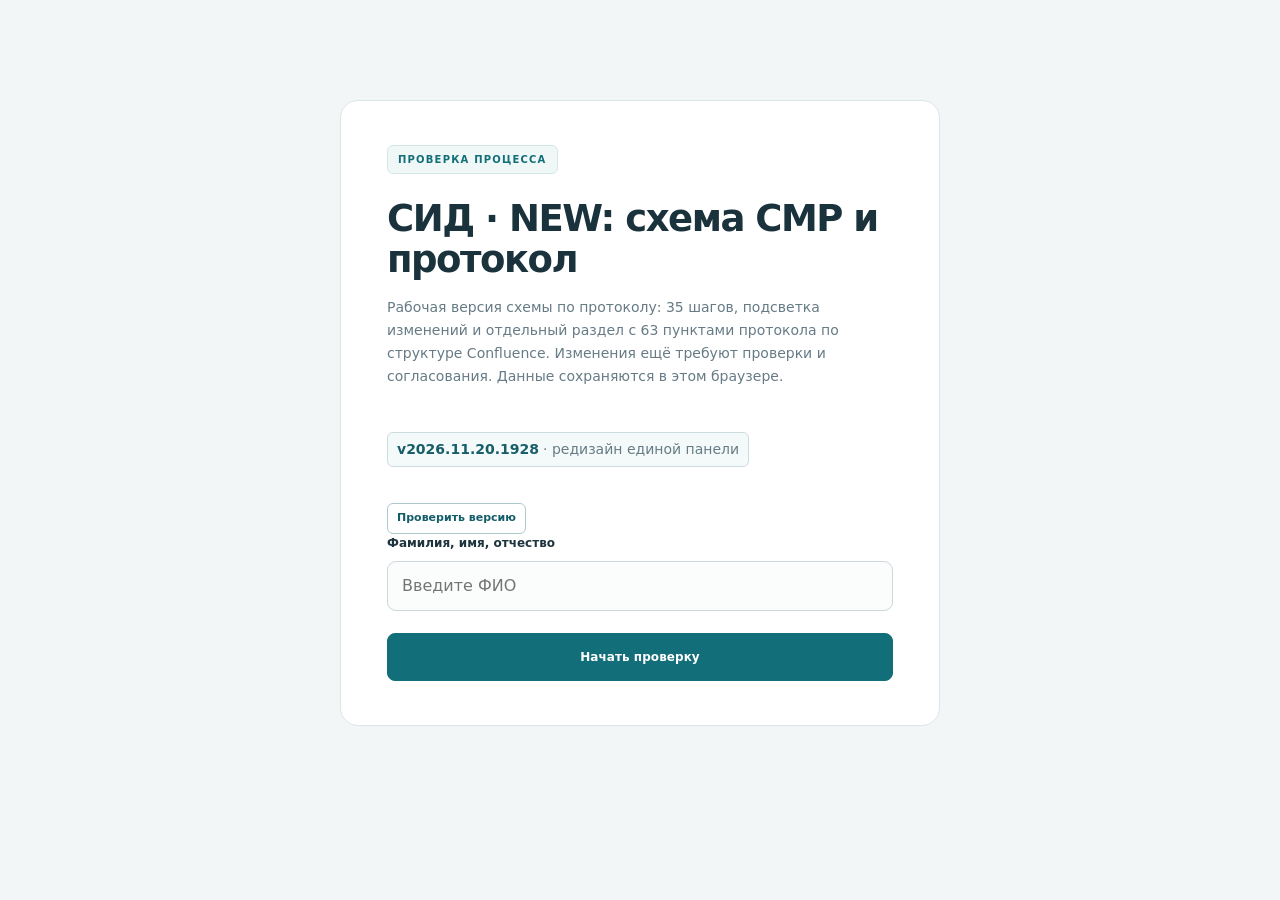
==== commit df34695f: "NEW: apply reviewed Draw.io process and PSD categories, fix steps 18.5/26, show nine agreed question" ====
--- a/new/index.html
+++ b/new/index.html
@@ -288,9 +288,9 @@
 <style>.new-tabs a.psd-mapping-tab,.new-tabs a.psd-reconcile-tab{display:inline-flex;align-items:center;justify-content:center;white-space:nowrap;text-decoration:none;color:#536276;border-radius:9px;padding:8px 13px;font-weight:750}.new-tabs a.psd-mapping-tab:hover,.new-tabs a.psd-reconcile-tab:hover{color:#164a6a;background:#f8fbfe}@media(max-width:1100px){.new-tabs{flex-wrap:wrap}.new-tabs a.psd-mapping-tab,.new-tabs a.psd-reconcile-tab{flex:1}}@media(max-width:720px){.new-tabs a.psd-mapping-tab,.new-tabs a.psd-reconcile-tab{font-size:10px;padding:7px}}</style><link rel="stylesheet" href="./expert-review.css?v=202611191843">
 </head>
 <body>
-<form id="start" class="start"><h1>СИД · NEW: схема СМР и протокол</h1><p>Рабочая версия схемы по протоколу: 35 шагов, подсветка изменений и отдельный раздел с 63 пунктами протокола по структуре Confluence. Изменения ещё требуют проверки и согласования. Данные сохраняются в этом браузере.</p><div class="release-check-widget" data-release-widget data-release-branch="master" data-release-path="new/index.html" data-release-version="v2026.11.19.1843"><p class="release-stamp"><b>v2026.11.19.1843</b> · редизайн единой панели</p><button type="button" class="release-check-btn" data-release-check>Проверить версию</button><div class="release-check-result" data-release-result aria-live="polite" hidden></div></div><label for="fio">Фамилия, имя, отчество</label><input id="fio" class="field" name="fio" autocomplete="name" enterkeyhint="go" placeholder="Введите ФИО" required><button id="begin" class="primary" type="submit">Начать проверку</button></form>
+<form id="start" class="start"><h1>СИД · NEW: схема СМР и протокол</h1><p>Рабочая версия схемы по протоколу: 35 шагов, подсветка изменений и отдельный раздел с 63 пунктами протокола по структуре Confluence. Изменения ещё требуют проверки и согласования. Данные сохраняются в этом браузере.</p><div class="release-check-widget" data-release-widget data-release-branch="master" data-release-path="new/index.html" data-release-version="v2026.11.20.1928"><p class="release-stamp"><b>v2026.11.20.1928</b> · редизайн единой панели</p><button type="button" class="release-check-btn" data-release-check>Проверить версию</button><div class="release-check-result" data-release-result aria-live="polite" hidden></div></div><label for="fio">Фамилия, имя, отчество</label><input id="fio" class="field" name="fio" autocomplete="name" enterkeyhint="go" placeholder="Введите ФИО" required><button id="begin" class="primary" type="submit">Начать проверку</button></form>
 <main id="work" class="work hidden">
-  <header class="topbar"><div class="release-check-widget" data-release-widget data-release-branch="master" data-release-path="new/index.html" data-release-version="v2026.11.19.1843"><span class="release-stamp" role="status" aria-label="Версия сайта и время публикации в GitHub"><b>v2026.11.19.1843</b> · редизайн единой панели</span><button type="button" class="release-check-btn" data-release-check>Проверить версию</button><div class="release-check-result" data-release-result aria-live="polite" hidden></div></div><div class="brand">СИД · NEW</div><span class="new-release"><b>Рабочая версия</b> По протоколу</span><span id="who" class="small"></span><nav class="new-tabs" aria-label="Разделы страницы"><button type="button" id="newViewScheme" class="active">Схема СМР</button><button type="button" id="newViewProtocol">Протокол · 63 пункта</button><a class="psd-mapping-tab" href="./psd-map/" title="Пробная раскладка документов по шагам">Прототип ПСД</a><a class="psd-reconcile-tab" href="./psd-reconcile/" title="Парные документы НКНХ / ДГП с вопросами и распределением">Сопоставление ПСД · 2.0</a></nav><div class="spacer"></div><button id="download" class="primary">Схема XLSX</button></header>
+  <header class="topbar"><div class="release-check-widget" data-release-widget data-release-branch="master" data-release-path="new/index.html" data-release-version="v2026.11.20.1928"><span class="release-stamp" role="status" aria-label="Версия сайта и время публикации в GitHub"><b>v2026.11.20.1928</b> · редизайн единой панели</span><button type="button" class="release-check-btn" data-release-check>Проверить версию</button><div class="release-check-result" data-release-result aria-live="polite" hidden></div></div><div class="brand">СИД · NEW</div><span class="new-release"><b>Рабочая версия</b> По протоколу</span><span id="who" class="small"></span><nav class="new-tabs" aria-label="Разделы страницы"><button type="button" id="newViewScheme" class="active">Схема СМР</button><button type="button" id="newViewProtocol">Протокол · 63 пункта</button><a class="psd-mapping-tab" href="./psd-map/" title="Пробная раскладка документов по шагам">Прототип ПСД</a><a class="psd-reconcile-tab" href="./psd-reconcile/" title="Парные документы НКНХ / ДГП с вопросами и распределением">Сопоставление ПСД · 2.0</a></nav><div class="spacer"></div><button id="download" class="primary">Схема XLSX</button></header>
   <div class="workspace">
     <section class="panel diagram-panel" aria-labelledby="diagramHeading">
       <header class="panel-head"><div class="panel-caption"><span class="panel-index">01</span><div><h2 id="diagramHeading">Схема процесса</h2><span class="change-icon-legend">✎ · в этом шаге или поле есть правки</span><span>Выберите шаг для проверки</span></div></div></header>
@@ -348,7 +348,7 @@
   <section id="newProtocol" class="pr-shell hidden" aria-label="Протокол встречи и аналитические артефакты"></section>
 </main>
 <script>
-const MODEL={"steps":[{"order":1,"code":"0","layer":0,"actorKey":"customer","actor":"Заказчик","actorColor":"#2563eb","title":"До начала СМР: заключения, утверждение ПД и РНС","input":"Вход\n• [ПД] Проектная документация\n• [Изыскательская документация] Результаты инженерных изысканий\n• [ИРД] Заявления на экспертизы и выдачу РНС\n• [ИРД] Правоустанавливающие документы на земельный участок, ГПЗУ\n• [Экологическая документация, если ГЭЭ обязательна] Материалы ОВОС и общественных обсуждений","action":"0.1. Заказчик направляет проектную документацию и результаты инженерных изысканий в ФАУ «Главгосэкспертиза России» для проведения ГГЭ.\nУ экспертного учреждения: материалы для проведения ГГЭ.\n0.2. Заказчик получает положительное заключение ГГЭ.\nУ заказчика: положительное заключение ГГЭ.\n0.3. Заказчик направляет материалы в Росприроднадзор для проведения ГЭЭ, если она обязательна для объекта.\nУ Росприроднадзора: материалы для проведения ГЭЭ.\n0.4. Заказчик получает положительное заключение ГЭЭ, если она обязательна для объекта.\nУ заказчика: положительное заключение ГЭЭ.\n0.5. Заказчик утверждает проектную документацию приказом.\nУ заказчика: утверждённая ПД и приказ о её утверждении.\n0.6. Заказчик оформляет приказ или решение об утверждении результатов ГГЭ.\nУ заказчика: приказ или решение об утверждении результатов ГГЭ.\n0.7. Заказчик подаёт заявление о выдаче РНС в Минстрой России.\nУ Минстроя России: заявление о выдаче РНС.\n0.8. Заказчик получает разрешение на строительство.\nУ заказчика: РНС.","output":"Выход\n• [ИРД] Положительное заключение ГГЭ\n• [ИРД] Положительное заключение ГЭЭ (если необходимо)\n• [ОРД] Приказ об утверждении ПД и приказ/решение об утверждении результатов ГГЭ\n• [ПД] Утверждённая проектная документация\n• [ИРД] Разрешение на строительство","surveyOrder":1,"otherOutput":""},{"order":2,"code":"1","layer":1,"actorKey":"customer","actor":"Заказчик","actorColor":"#2563eb","title":"Выдача РД «В производство работ», утверждение перечня ИД и формы её ведения","input":"Вход\n• [РД] Рабочая документация\n• [ПД] Утверждённая ПД\n• [ИРД] РНС (шаг 0)\n• [Организационный документ] Проект перечня ИД\n• [ОРД] Проекты приказов о представителях","action":"1.1. Заказчик передаёт ЛОС рабочую документацию со штампом «В производство работ».\nУ ЛОС: рабочая документация для выполнения работ.\n1.2. Заказчик утверждает перечень исполнительной документации.\nУ заказчика: утверждённый перечень ИД.\n1.3. Заказчик утверждает форму ведения исполнительной документации.\nУ заказчика: утверждённая форма ведения ИД.\n1.4. Заказчик издаёт приказы о назначении представителей строительного контроля, застройщика и технического заказчика.\nУ назначенных представителей: полномочия, определённые приказами.\n1.5. Эксплуатирующая организация издаёт приказ о назначении представителей для подписания АОУСИТО и других документов СМР и ПНР.\nУ назначенных представителей: полномочия на подписание документов в пределах приказа.\n1.6. Эксплуатирующая организация передаёт заказчику приказ о назначении своих представителей.\nУ заказчика: приказ эксплуатирующей организации.","output":"Выход\n• [РД] РД со штампом «В производство работ», переданная ЛОС\n• [Организационный документ] Утверждённый перечень ИД и форма её ведения\n• [ОРД] Приказы заказчика о представителях СК, застройщика и технического заказчика\n• [ОРД] Приказ эксплуатирующей организации о представителях для АОУСИТО и других документов СМР и ПНР","surveyOrder":2,"otherOutput":""},{"order":3,"code":"2","layer":2,"actorKey":"customer","actor":"Заказчик","actorColor":"#2563eb","title":"Извещение о начале работ в ГСН (не позднее 7 раб. дн.)","input":"Вход\n• [ИРД] РНС (шаг 0)\n• [ПД] Утверждённая ПД\n• [Надзорный документ] Извещение о начале строительства\n• [ИД] Общий журнал работ","action":"2.1. Застройщик или технический заказчик направляет извещение о начале строительства с приложениями в территориальное управление Ростехнадзора не позднее чем за 7 рабочих дней до начала строительства.\nУ территориального управления Ростехнадзора: извещение о начале строительства с приложениями.\n2.2. Застройщик или технический заказчик передаёт общий журнал работ в территориальное управление Ростехнадзора для регистрации.\nУ территориального управления Ростехнадзора: ОЖР для регистрации.","output":"Выход\n• [Надзорный документ] Направленное извещение о начале строительства\n• [ИД] ОЖР, переданный на регистрацию","surveyOrder":3,"otherOutput":""},{"order":4,"code":"3","layer":2,"actorKey":"designer","actor":"Проектировщик","actorColor":"#7c3aed","title":"Организация авторского надзора","input":"Вход\n• [РД] РД, переданная заказчиком (шаг 1)\n• [Договорная документация] Основание выполнения авторского надзора","action":"3.1. Генпроектировщик назначает представителей авторского надзора приказом.\nУ представителей авторского надзора: полномочия, определённые приказом.\n3.2. Генпроектировщик открывает журнал авторского надзора.\nУ генпроектировщика: ЖАН.\n3.3. Генпроектировщик передаёт заказчику сведения о назначенных специалистах авторского надзора.\nУ заказчика: сведения о представителях авторского надзора.\nФорма ЖАН (только электронная / бумажная с электронным отражением) не определена: см. страницу «Сверка источников».","output":"Выход\n• [ОРД] Приказ о специалистах авторского надзора\n• [Журнал авторского надзора] Открытый генпроектировщиком ЖАН","surveyOrder":4,"otherOutput":""},{"order":5,"code":"4а","layer":2,"actorKey":"los","actor":"Лицо, осуществляющее строительство","actorColor":"#059669","title":"ППР, ППГР, назначение ответственных, открытие журналов","input":"Вход\n• [ПД] ПД, включая ПОС\n• [РД] РД со штампом «В производство работ» (шаг 1)","action":"4а.1. ЛОС разрабатывает ППР на основании ПД и РД.\nУ ЛОС: разработанный ППР.\n4а.2. ЛОС разрабатывает технологические карты на основании ПД и РД.\nУ ЛОС: разработанные технологические карты.\n4а.3. ЛОС разрабатывает ППГР на основании ПД и РД, если он применим для соответствующих работ.\nУ ЛОС: разработанный ППГР, если применимо.","output":"Выход\n• [ОТД] Разработанный ППР.\n• [ОТД] Разработанные технологические карты.\n• [ОТД] Разработанный ППГР, если применимо.","surveyOrder":5,"otherOutput":""},{"order":6,"code":"4в","layer":2,"actorKey":"los","actor":"Лицо, осуществляющее строительство","actorColor":"#059669","title":"ППР, ППГР, назначение ответственных, открытие журналов","input":"Вход\n• [ОРД] Документы, устанавливающие полномочия назначаемых сотрудников ЛОС: приказы, доверенности, если применимо.\n• [Квалификационная документация] Документы, подтверждающие квалификацию назначаемых сотрудников ЛОС.","action":"4в.4. ЛОС назначает ответственных лиц приказами.\nУ назначенных лиц: полномочия и обязанности, определённые приказами.","output":"Выход\n• [ОРД] Подписанные приказы о назначении ответственных лиц, загруженные в СИД.\n• [ОРД] Документы, подтверждающие полномочия назначенных сотрудников, загруженные в СИД.\n• [Квалификационная документация] Документы, подтверждающие квалификацию назначенных сотрудников, загруженные в СИД.","surveyOrder":6,"otherOutput":""},{"order":7,"code":"7","layer":2,"actorKey":"customer","actor":"Заказчик","actorColor":"#2563eb","title":"Передача геодезической разбивочной основы","input":"Вход\n• [Результат геодезических работ] Геодезическая разбивочная основа","action":"7.1. Заказчик передаёт ЛОС геодезическую разбивочную основу.\nУ ЛОС: геодезическая разбивочная основа для выполнения разбивочных работ.\n7.2. Заказчик оформляет акт освидетельствования геодезической разбивочной основы.\nУ заказчика и ЛОС: акт освидетельствования ГРО.","output":"Выход\n• [ИД] Акт освидетельствования ГРО (ИД 1)","surveyOrder":7,"otherOutput":"ГРО передана ЛОС"},{"order":8,"code":"8","layer":2,"actorKey":"customer","actor":"Заказчик","actorColor":"#2563eb","title":"Передача давальческого оборудования в монтаж","input":"Вход\n• [Материальный объект] Давальческое оборудование\n• [Документация поставщика] Паспорта и документы качества","action":"8.1. Заказчик передаёт ЛОС давальческое оборудование и материалы с документами качества.\nУ ЛОС: давальческое оборудование.\n8.2. Заказчик оформляет акт приёма-передачи оборудования в монтаж по форме ОС-15 через СТДО.\nУ заказчика и ЛОС: акт приёма-передачи оборудования в монтаж.","output":"Выход\n• [Учётный документ] Акт приёма-передачи оборудования в монтаж (ОС-15)\n• [Учётный документ] Накладная на передачу давальческих материалов подрядчику (М-15 либо иной документ по принятой форме)","surveyOrder":8,"otherOutput":"Оборудование передано ЛОС для входного контроля"},{"order":9,"code":"11","layer":2,"actorKey":"supplier","actor":"Поставщик / изготовитель","actorColor":"#d97706","title":"Поставка МТР и оборудования с документами качества","input":"Вход\n• [Материальный объект] МТР и оборудование\n• [Документация поставщика] Паспорта, сертификаты, декларации ТР ТС/ЕАЭС, формуляры и инструкции по монтажу","action":"11.1. Поставщик передаёт ЛОС МТР и оборудование.\nУ ЛОС: поставленные МТР и оборудование.\n11.2. Поставщик передаёт ЛОС паспорта, сертификаты, декларации ТР ТС/ЕАЭС, формуляры и инструкции по монтажу.\nУ ЛОС: документация поставщика для входного контроля и подготовки испытаний.","output":"Выход\n• [Документация поставщика] Переданные паспорта, сертификаты, декларации, формуляры и инструкции","surveyOrder":9,"otherOutput":"Поставленные МТР и оборудование"},{"order":10,"code":"6","layer":3,"actorKey":"gsn","actor":"Орган государственного строительного надзора","actorColor":"#dc2626","title":"Регистрация общего журнала, программа проверок","input":"Вход\n• [Надзорный документ] Извещение о начале строительства (шаг 2)\n• [ИД] ОЖР на регистрацию (шаг 2)","action":"6.1. Территориальное управление Ростехнадзора рассматривает извещение о начале строительства.\nУ территориального управления Ростехнадзора: рассмотренное извещение.\n6.2. Территориальное управление Ростехнадзора регистрирует общий журнал работ.\nУ территориального управления Ростехнадзора: зарегистрированный ОЖР.\n6.3. Территориальное управление Ростехнадзора передаёт застройщику или техническому заказчику зарегистрированный общий журнал работ.\nУ застройщика или технического заказчика: зарегистрированный ОЖР.\n6.4. Территориальное управление Ростехнадзора передаёт застройщику или техническому заказчику программу проверок.\nУ застройщика или технического заказчика: программа проверок.","output":"Выход\n• [ИД] Зарегистрированный ОЖР (ОЖР с регистрационной надписью и печатью ГСН)\n• [Надзорный документ] Программа проверок","surveyOrder":10,"otherOutput":""},{"order":11,"code":"4б","layer":3,"actorKey":"los","actor":"Лицо, осуществляющее строительство","actorColor":"#059669","title":"ППР, ППГР, назначение ответственных, открытие журналов","input":"Вход\n• [ОТД] Разработанные ППР и технологические карты (шаг 4а).","action":"4б.1. Подрядчик направляет ППР заказчику по электронной почте.\nУ заказчика: ППР для проверки и согласования.\n4б.2. Подрядчик направляет технологические карты заказчику по электронной почте.\nУ заказчика: технологические карты для проверки и согласования.\n4б.3. Заказчик организует проверку ППР ответственными участниками.\nУ заказчика: результаты проверки ППР.\n4б.4. Заказчик организует проверку технологических карт ответственными участниками.\nУ заказчика: результаты проверки технологических карт.\n4б.5. Ответственные участники заказчика согласовывают ППР.\nУ подрядчика и заказчика: согласованный ППР.\n4б.6. Ответственные участники заказчика согласовывают технологические карты.\nУ подрядчика и заказчика: согласованные технологические карты.\n4б.7. Подрядчик организует ознакомление исполнителей с согласованным ППР.\nУ исполнителей: сведения о порядке и условиях выполнения работ, установленных ППР.\n4б.8. Подрядчик организует ознакомление исполнителей с согласованными технологическими картами.\nУ исполнителей: сведения о технологии выполнения соответствующих работ.\n4б.9. Исполнители подписывают лист ознакомления с ППР и технологическими картами.\nУ подрядчика: подписанный лист ознакомления.\n4б.10. Подрядчик передаёт заказчику скан подписанного листа ознакомления.\nУ заказчика: скан подписанного листа ознакомления.","output":"Выход\n• [ОТД] Согласованные ППР и технологические карты; при наличии замечаний - перечень замечаний для доработки.","surveyOrder":11,"otherOutput":""},{"order":12,"code":"4г","layer":3,"actorKey":"los","actor":"Лицо, осуществляющее строительство","actorColor":"#059669","title":"ППР, ППГР, назначение ответственных, открытие журналов","input":"Вход\n• [ПД] Сведения об объекте и требования к организации строительства из ПОС, необходимые для подготовки СЖР, если применимо.\n• [РД] Сведения о конкретных конструкциях, системах и работах, для которых подготавливаются СЖР.\n• [ИД] Перечень специальных журналов работ, предусмотренных для данного вида работ.\n• [ОРД] Приказы о назначении ответственных за ведение специальных журналов работ.","action":"4г.5. ЛОС открывает специальные журналы работ.\nУ ЛОС: специальные журналы работ.","output":"Выход\n• [ИД → Журналы работ → СЖР] Подготовленные и зарегистрированные специальные журналы работ.\n• [ИД → ОЖР → Раздел 2] Сведения о специальных журналах работ для включения в раздел 2 соответствующего ОЖР.","surveyOrder":12,"otherOutput":""},{"order":13,"code":"5","layer":3,"actorKey":"los","actor":"Лицо, осуществляющее строительство","actorColor":"#059669","title":"Проверка документов и допуск персонала и лабораторий к работам","input":"Вход\n• [ОРД] Приказы о назначении ответственных лиц (шаг 4в)\n• [Квалификационные документы] Документы о квалификации и аттестации персонала, включая НАКС для сварщиков, если применимо\n• [Документы об аттестации технологий] Документы об аттестации сварочных технологий, если требуются\n• [Документы лаборатории] Комплект документов привлечённой лаборатории, требуемый процедурой допуска\n• [Организационный документ] Процедура допуска персонала и привлечённых лабораторий, если установлена","action":"5.1. ЛОС проверяет приказы о назначении ответственных лиц до допуска работников к соответствующим работам.\n5.2. ЛОС проверяет документы о квалификации и аттестации привлекаемых работников, включая документы НАКС, если они требуются для соответствующих работ.\n5.3. ЛОС проверяет документы об аттестации сварочных технологий, если их наличие предусмотрено применимыми требованиями.\n5.4. ЛОС проверяет представленный привлечённой лабораторией комплект документов и фиксирует результат в чек-листе допуска, если такая форма предусмотрена внутренней процедурой.\n5.5. ЛОС оформляет акт-допуск на выполнение работ на территории объекта, если его оформление требуется применимой процедурой.","output":"Выход\n• [Документ допуска] Оформленный акт-допуск, если требуется\n• [Документ допуска] Чек-лист допуска лаборатории с результатом проверки, если применяется\n• [Подтверждающие документы] Проверенные документы о квалификации работников, аттестации технологий и компетентности лаборатории","surveyOrder":13,"otherOutput":"Проверенный допуск персонала к соответствующим работам\nПодтверждённый допуск привлечённой лаборатории, если предусмотрен процедурой"},{"order":14,"code":"9","layer":3,"actorKey":"los","actor":"Лицо, осуществляющее строительство","actorColor":"#059669","title":"Разбивка осей, вынос в натуру","input":"Вход\n• [Результат] Переданная ГРО (шаг 7)\n• [ИД] Акт освидетельствования ГРО\n• [РД] Разбивочные чертежи","action":"9.1. Геодезическая служба ЛОС выполняет разбивку осей по переданной ГРО и рабочей документации.\nУ ЛОС: разбитые оси объекта.\n9.2. Геодезическая служба ЛОС выполняет вынос проектных элементов в натуру по рабочей документации.\nУ ЛОС: вынесенные в натуру проектные элементы.\n9.3. Геодезическая служба ЛОС оформляет акт разбивки осей.\nУ ЛОС: акт разбивки осей.","output":"Выход\n• [ИД] Акт разбивки осей (ИД 2)","surveyOrder":14,"otherOutput":"Оси вынесены в натуру"},{"order":15,"code":"10","layer":3,"actorKey":"los","actor":"Лицо, осуществляющее строительство","actorColor":"#059669","title":"Входной контроль МТР и оборудования (с СК заказчика)","input":"Вход\n• [Материальный объект] МТР и оборудование (шаги 8, 11)\n• [Учётный документ] ОС-15\n• [Документация поставщика] Паспорта, сертификаты, декларации, формуляры, инструкции\n• [РД] Требования к МТР и оборудованию","action":"10.1. ЛОС совместно со строительным контролем заказчика проверяет поступившие МТР и оборудование на соответствие рабочей документации.\nУ участников контроля: результаты проверки МТР и оборудования.\n10.2. ЛОС совместно со строительным контролем заказчика проверяет документы качества на поступившие МТР и оборудование.\nУ участников контроля: результаты проверки документов качества.\n10.3. ЛОС вносит результаты входного контроля в журнал входного контроля.\nУ ЛОС: записи в журнале входного контроля.\n10.4. ЛОС оформляет акты входного контроля.\nУ ЛОС: акты входного контроля.\n10.5. ЛОС оформляет акты выявленных дефектов при наличии дефектов.\nУ ЛОС: акты выявленных дефектов, если дефекты обнаружены.\nСтруктурные изменения по встречам не внесены: первичные файлы не найдены; в реестре есть открытые вопросы.","output":"Выход\n• [ИД] Журнал и акты входного контроля (ИД 12)\n• [Документ контроля] Акты о выявленных дефектах (при наличии)","surveyOrder":15,"otherOutput":"Решение по результатам входного контроля"},{"order":16,"code":"16","layer":4,"actorKey":"los","actor":"Лицо, осуществляющее строительство","actorColor":"#059669","title":"Выполнение СМР по РД и ППР, записи в журналах","input":"Вход\n• [РД] Рабочая документация со штампом «В производство работ»\n• [ОТД] ППР и технологические карты\n• [Документы допуска] Документы допуска персонала и лабораторий (шаг 5), если применимо\n• [ИД] Результаты входного контроля МТР и оборудования (шаг 10)","action":"16.1. ЛОС выполняет СМР по рабочей документации, ППР и технологическим картам с использованием МТР и оборудования, прошедших входной контроль.\n16.2. ЛОС вносит сведения о выполненных работах в общий журнал работ.\n16.3. ЛОС вносит сведения о выполненных работах в специальные журналы работ, если их ведение требуется.\n16.4. ЛОС устраняет замечания строительного контроля к соответствующему объёму СМР, если они выявлены при текущих проверках или приёмке.","output":"Выход\n• [ИД] Записи о выполненных работах в ОЖР и СЖР, если применимо","surveyOrder":18,"otherOutput":"Выполненный объём СМР (ещё не означает приёмку)\nУстранённые замечания и исправленный объём СМР, если выявлялись нарушения"},{"order":17,"code":"12","layer":4,"actorKey":"customer","actor":"Заказчик","actorColor":"#2563eb","title":"Строительный контроль заказчика: выборочная проверка в ходе СМР","input":"Вход\n• [РД] Рабочая документация\n• [ИД] ОЖР и относящиеся к проверяемому объёму документы\n• [Результат] Выполняемый или частично выполненный объём СМР (шаг 16)","action":"12.1. Служба строительного контроля заказчика выборочно проверяет выполняемые ЛОС работы на соответствие рабочей документации в ходе СМР.\n12.2. Служба строительного контроля заказчика фиксирует замечания и предписания по результатам выборочной проверки, если выявлены нарушения.\n12.3. Служба строительного контроля заказчика вносит запись о результатах проверки в ОЖР, если это предусмотрено применимой процедурой.\n12.4. ЛОС устраняет замечания, выявленные при проверке, если они имеются.\n12.5. Служба строительного контроля заказчика повторно проверяет устранение замечаний, если повторная проверка предусмотрена применимой процедурой.","output":"Выход\n• [Документ контроля] Оформленные замечания и предписания, если выявлены нарушения\n• [ИД] Записи в ОЖР о проверке и устранении замечаний, если применимо","surveyOrder":16,"otherOutput":"Результаты выборочной проверки СК заказчика\nПодтверждение устранения замечаний и повторной проверки, если проводилась"},{"order":18,"code":"13","layer":4,"actorKey":"designer","actor":"Проектировщик","actorColor":"#7c3aed","title":"Авторский надзор, согласование отступлений от РД","input":"Вход\n• [Журнал авторского надзора] ЖАН (шаг 3)\n• [ОРД] Приказ о специалистах АН\n• [РД] Рабочая документация и предложения об изменениях","action":"13.1. Представитель авторского надзора проверяет соответствие выполняемых работ рабочей документации.\nУ представителя авторского надзора: результаты проверки работ.\n13.2. Представитель авторского надзора вносит записи в журнал авторского надзора.\nУ генпроектировщика: записи в ЖАН.\n13.3. Генпроектировщик согласовывает изменения рабочей документации.\nУ генпроектировщика: согласованные изменения РД.\n13.4. Генпроектировщик передаёт согласованные изменения рабочей документации заказчику и ЛОС.\nУ заказчика и ЛОС: согласованные изменения РД.\nФорма ЖАН (только электронная / бумажная с электронным отражением) не определена: см. страницу «Сверка источников».","output":"Выход\n• [Журнал авторского надзора] Записи в ЖАН\n• [РД] Согласованные изменения РД","surveyOrder":17,"otherOutput":""},{"order":19,"code":"17","layer":4,"actorKey":"gsn","actor":"Орган государственного строительного надзора","actorColor":"#dc2626","title":"Выездная проверка Ростехнадзора по программе","input":"Вход\n• [Надзорный документ] Программа проверок Ростехнадзора (шаг 6)\n• [Результат] Проверяемый объём СМР\n• [ПД] Проектная документация\n• [РД] Рабочая документация, при необходимости\n• [ИД] Исполнительная документация на проверяемый объём СМР\n• [ИД] ОЖР и СЖР, если применимо","action":"17.1. Территориальное управление Ростехнадзора проводит проверку предусмотренного программой объёма СМР.\n17.2. Территориальное управление Ростехнадзора оформляет акт проверки с зафиксированными результатами, в том числе нарушениями, устранёнными в ходе проверки.\n17.3. Территориальное управление Ростехнадзора выдаёт адресату отдельное предписание по нарушениям, требующим последующего устранения, если для этого имеются основания.","output":"Выход\n• [Надзорный документ] Акт проверки Ростехнадзора\n• [Надзорный документ] Отдельное предписание Ростехнадзора, если выдано","surveyOrder":20,"otherOutput":""},{"order":20,"code":"14","layer":4,"actorKey":"los","actor":"Лицо, осуществляющее строительство","actorColor":"#059669","title":"Исполнительная съёмка и лабораторный контроль","input":"Вход\n• [Результат] Выполненный объём СМР (шаг 16)\n• [ИД] Записи в ОЖР и СЖР, если ведутся\n• [РД] Рабочая документация","action":"14.1. Геодезическая служба подрядчика выполняет исполнительную съёмку выполненного объёма СМР.\n14.2. Геодезическая служба или ПТО подрядчика оформляет исполнительные схемы по результатам съёмки в соответствии с распределением функций.\n14.3. ЛНК, СТЛ или ЭТЛ подрядчика либо привлечённой организации выполняет предусмотренный рабочей документацией лабораторный контроль.\n14.4. ЛОС передаёт оформленные исполнительные схемы и готовые лабораторные документы для комплектования материалов к приёмочной инспекции.","output":"Выход\n• [ИД] Исполнительные геодезические схемы (ИД 8), если применимо\n• [ИД] Исполнительные схемы и профили (ИД 9), если предусмотрены\n• [ИД] Протоколы ЛНК, СТЛ и ЭТЛ (ИД 11), если применимо","surveyOrder":19,"otherOutput":""},{"order":21,"code":"15","layer":5,"actorKey":"los","actor":"Лицо, осуществляющее строительство","actorColor":"#059669","title":"Подготовка комплекта документов и инициирование приёмочной инспекции","input":"Вход\n• [ИД] Исполнительные схемы и лабораторные протоколы (шаг 14)\n• [ИД] Записи в ОЖР и СЖР, если применимо\n• [РД] Рабочая документация\n• [ИД] Документы ранее принятых этапов, если относятся к предъявляемому объёму","action":"15.1. ПТО ЛОС формирует комплект документов для приёмочной инспекции на конкретный предъявляемый объём работ и при наличии подготовленного проекта акта включает его в комплект.\n15.2. ПТО ЛОС формирует приёмочную инспекцию и уведомляет необходимых участников.","output":"Выход\n• [Комплект документов] Материалы для приёмочной инспекции на предъявляемый объём работ\n• [Проект ИД] Проект акта с приложениями, если подготовлен\n• [Организационный документ] Уведомление необходимых участников приёмочной инспекции","surveyOrder":21,"otherOutput":""},{"order":22,"code":"18","layer":6,"actorKey":"multi","actor":"Участники строительства","actorColor":"#475569","title":"Приёмочная инспекция предъявленного объёма работ","input":"Вход\n• [Комплект документов] Материалы для приёмочной инспекции (шаг 15), включая проект акта, если подготовлен\n• [ИД] Исполнительные схемы и лабораторные протоколы (шаг 14)\n• [РД] Рабочая документация\n• [ОРД] Документы о полномочиях необходимых участников инспекции\n• [Результат] Предъявленный объём выполненных СМР","action":"18.1. ЛОС предъявляет уполномоченным участникам приёмочной инспекции конкретный объём выполненных работ и комплект подтверждающих документов.\n18.2. ЛОС выполняет предусмотренные РД испытания технологических трубопроводов на прочность и герметичность, промывку и продувку, если они применимы к предъявляемому объёму.\n18.3. ЛОС выполняет предусмотренные РД испытания нетехнологических трубопроводов на прочность и герметичность и очистку, в том числе поршнями, если соответствующие операции требуются.\n18.4. Уполномоченные участники проводят приёмочную инспекцию предъявленного объёма и фиксируют результат проверки в корпоративной форме 4 или её цифровом представлении.\n18.5. Уполномоченные участники оформляют применимые акты приёмки при положительном результате инспекции, учитывая результаты нескольких инспекций в одном акте, если это допустимо для объединяемого объёма.\n18.6. ЛОС устраняет замечания или нарушения, выявленные при инспекции, и повторно предъявляет работы, если первоначальный результат отрицательный.","output":"Выход\n• [Документ инспекции] Заключение о результате приёмочной инспекции (форма 4, в том числе цифровая)\n• [ИД] АОСР, АОСК, АОУСИТО по применимости к виду работ\n• [Документ приёмки] Акт приёмки выполненных работ или акт промежуточной приёмки ответственных конструкций, если предусмотрен перечнем ПСД для данного вида работ\n• [ИД] Акты испытаний технологических трубопроводов на прочность и герметичность, если требуются\n• [ИД] Акты промывки и продувки технологических трубопроводов, если требуются\n• [ИД] Акты испытаний нетехнологических трубопроводов на прочность и герметичность, если требуются\n• [ИД] Акты очистки нетехнологических трубопроводов, включая очистку поршнями, если требуется\n• [Документ качества монтажа] Свидетельство о монтаже или удостоверение о качестве монтажа технологических трубопроводов, если предусмотрено применимой нормативной документацией\n• [Документ контроля] Оформленные замечания и предписания, документы о выполнении мероприятий по устранению, если составлялись\n• [Акты приёмки по видам работ] Акты приёмки оснований, скважин и свай (земляные и свайные работы)\n• [Акты приёмки по видам работ] Акты приёмки выполненных отделочных работ, защитных и изоляционных покрытий\n• [Акты приёмки по видам работ] Акты приёмки инженерных систем, трубопроводов и участков сетей\n• [Акты приёмки по видам работ] Акты приёмки строительных и металлических конструкций, резервуаров и крановых путей\n• [Акты приёмки по видам работ] Акты приёмки и сдачи электромонтажных работ и специальных защитных систем","surveyOrder":22,"otherOutput":"Успешно пройденная приёмочная инспекция на конкретный объём работ, если результат положительный\nУстранение недостатков и повторное предъявление работ, если замечания выявлялись\nРезультат повторной приёмочной инспекции, если проводилась"},{"order":23,"code":"21","layer":7,"actorKey":"los","actor":"Лицо, осуществляющее строительство","actorColor":"#059669","title":"Внутритрубная диагностика нетехнологических трубопроводов","input":"Вход\n• [Результат] Подготовленный нетехнологический трубопровод\n• [ПД] Требование внутритрубной диагностики, если установлено проектной документацией\n• [РД] Применимые требования к проведению диагностики","action":"21.1. Исполнитель проводит внутритрубную диагностику нетехнологического трубопровода, если она предусмотрена проектной документацией.\n21.2. Исполнитель оформляет технический отчёт по результатам проведённой внутритрубной диагностики.\n21.3. ЛОС устраняет выявленные диагностикой дефекты и оформляет дополнительный комплект ИД по исправленным работам, если дефекты обнаружены.","output":"Выход\n• [Техническая документация] Технический отчёт внутритрубной диагностики, если она проводилась\n• [ИД] Дополнительный комплект документов по устранению дефектов, если дефекты выявлялись","surveyOrder":23,"otherOutput":""},{"order":24,"code":"22","layer":7,"actorKey":"supplier","actor":"Поставщик / изготовитель","actorColor":"#d97706","title":"Индивидуальные испытания оборудования","input":"Вход\n• [Результат] Смонтированное оборудование\n• [Документация поставщика] Паспорт, формуляр и инструкции (шаг 11)\n• [ИД] Документы о выполненном монтаже оборудования, включая акт, подтверждающий монтаж","action":"22.1. Поставщик оборудования совместно с ЛОС выполняет индивидуальные испытания смонтированного оборудования по применимой документации.\n22.2. Участники испытаний фиксируют результаты испытаний, замечания и предписания, если они возникли.\n22.3. ЛОС или ответственный исполнитель устраняет недостатки, препятствующие положительному результату индивидуальных испытаний, в пределах установленной ответственности.\n22.4. Уполномоченные участники оформляют акт индивидуальных испытаний оборудования после получения положительного результата.\n22.5. Поставщик оборудования передаёт заказчику результаты индивидуальных испытаний для последующих процедур, если это предусмотрено схемой взаимодействия.","output":"Выход\n• [ИД] Акт индивидуальных испытаний оборудования при положительном результате\n• [Документ контроля] Оформленные замечания и предписания по результатам испытаний, если выдавались\n• [Подтверждающие документы] Документы об устранении препятствующих недостатков, если такие недостатки выявлялись","surveyOrder":24,"otherOutput":""},{"order":25,"code":"20","layer":8,"actorKey":"los","actor":"Лицо, осуществляющее строительство","actorColor":"#059669","title":"Комплектование ИД по титулам и системам","input":"Вход\n• [ИД] Подписанные применимые акты приёмки работ (шаг 18)\n• [ИД] Акты испытаний, промывки, продувки и очистки трубопроводов (шаг 18, если применимо)\n• [Техническая документация] Технический отчёт внутритрубной диагностики и документы устранения дефектов (шаг 21, если применимо)\n• [Техническая документация] Паспорта трубопроводов, если требуются; паспортизация рассматривается отдельно\n• [РД] Рабочие чертежи\n• [Документ контроля] Замечания по ИД (шаг 19, если имеются)","action":"20.1. ПТО ЛОС комплектует исполнительную документацию по титулам и системам.\nУ ПТО ЛОС: комплект ИД с подписанными актами, рабочими чертежами с надписями о соответствии и результатами испытаний.\n20.2. ПТО ЛОС составляет реестр исполнительной документации.\nУ ПТО ЛОС: реестр ИД.\n20.3. ПТО ЛОС передаёт службе строительного контроля заказчика комплект ИД с реестром и сопроводительным письмом.\nУ службы строительного контроля заказчика: комплект ИД, реестр и сопроводительное письмо.\n20.4. ПТО ЛОС дорабатывает комплект исполнительной документации по полученным замечаниям.\nУ ПТО ЛОС: доработанный комплект ИД.","output":"Выход\n• [ИД] Комплект ИД по титулам и системам\n• [ИД] Рабочие чертежи с надписями о соответствии (ИД 7)\n• [Организационный документ] Реестр ИД и сопроводительное письмо","surveyOrder":25,"otherOutput":""},{"order":26,"code":"19","layer":9,"actorKey":"customer","actor":"Заказчик","actorColor":"#2563eb","title":"Проверка комплекта ИД, выдача замечаний","input":"Вход\n• [ИД] Комплект ИД по титулам и системам (шаг 20)\n• [Организационный документ] Реестр ИД и сопроводительное письмо","action":"19.1. Служба строительного контроля заказчика проверяет полученный от ЛОС комплект исполнительной документации.\nУ службы строительного контроля заказчика: результаты проверки комплекта ИД.\n19.2. Служба строительного контроля заказчика передаёт ЛОС реестр замечаний при необходимости доработки комплекта.\nУ ЛОС: реестр замечаний по ИД для доработки.\n19.3. Служба строительного контроля заказчика передаёт рабочей комиссии проверенный комплект ИД при отсутствии замечаний.\nУ рабочей комиссии: проверенный комплект ИД.","output":"Выход\n• [Документ контроля] Реестр замечаний по ИД при их наличии\n• [ИД] Проверенный комплект ИД при отсутствии замечаний","surveyOrder":26,"otherOutput":""},{"order":27,"code":"23","layer":10,"actorKey":"customer","actor":"Заказчик","actorColor":"#2563eb","title":"Рабочая комиссия: приёмка после индивидуальных испытаний","input":"Вход\n• [ИД] Проверенный комплект ИД (шаг 19)\n• [ИД] Акты индивидуальных испытаний (шаг 22)","action":"23.1. Рабочая комиссия заказчика рассматривает проверенный комплект ИД и акты индивидуальных испытаний.\nУ рабочей комиссии: результаты рассмотрения комплекта ИД и актов испытаний.\n23.2. Рабочая комиссия заказчика принимает оборудование для комплексного опробования.\nУ заказчика: оборудование, принятое для комплексного опробования.\n23.3. Рабочая комиссия заказчика передаёт эксплуатирующей организации акт приёмки оборудования для комплексного опробования.\nУ эксплуатирующей организации: акт приёмки для комплексного опробования.","output":"Выход\n• [Приёмочная документация] Акт приёмки для комплексного опробования","surveyOrder":27,"otherOutput":""},{"order":28,"code":"26","layer":11,"actorKey":"supplier","actor":"Поставщик / изготовитель","actorColor":"#d97706","title":"Шеф-наладка при комплексном опробовании","input":"Вход\n• [ИД] Акты индивидуальных испытаний (шаг 22)\n• [Документация поставщика] Инструкции по наладке\n• [Результат] Оборудование для комплексного опробования","action":"26.1. Поставщик оборудования выполняет шеф-наладку при комплексном опробовании с учётом результатов индивидуальных испытаний.\nУ участников комплексного опробования: результаты шеф-наладки.\n26.2. Поставщик оборудования передаёт эксплуатирующей организации протоколы наладки.\nУ эксплуатирующей организации: протоколы наладки.","output":"Выход\n• [Пусконаладочная документация] Протоколы наладки","surveyOrder":28,"otherOutput":""},{"order":29,"code":"27","layer":11,"actorKey":"operator","actor":"Эксплуатирующая организация","actorColor":"#0891b2","title":"Комплексное опробование (ПНР под нагрузкой)","input":"Вход\n• [Приёмочная документация] Акт приёмки для комплексного опробования (шаг 23)\n• [Пусконаладочная документация] Протоколы наладки (шаг 26)","action":"27.1. Эксплуатирующая организация проводит комплексное опробование оборудования под нагрузкой после приёмки рабочей комиссией с участием поставщика по шеф-наладке.\nУ эксплуатирующей организации: результаты комплексного опробования.\n27.2. Эксплуатирующая организация оформляет акт комплексного опробования.\nУ эксплуатирующей организации: акт комплексного опробования.\n27.3. Эксплуатирующая организация оформляет протоколы ПНР.\nУ эксплуатирующей организации: протоколы ПНР.\n27.4. Эксплуатирующая организация передаёт ЛОС акт комплексного опробования и протоколы ПНР для предъявления объекта.\nУ ЛОС: акт комплексного опробования и протоколы ПНР.","output":"Выход\n• [Пусконаладочная документация] Акт комплексного опробования\n• [Пусконаладочная документация] Протоколы ПНР","surveyOrder":29,"otherOutput":""},{"order":30,"code":"25","layer":12,"actorKey":"los","actor":"Лицо, осуществляющее строительство","actorColor":"#059669","title":"Предъявление объекта, устранение недоделок","input":"Вход\n• [Пусконаладочная документация] Акт комплексного опробования и протоколы ПНР (шаг 27)\n• [ИД] Комплект ИД","action":"25.1. ЛОС устраняет недоделки по результатам комплексного опробования.\nУ ЛОС: объект с устранёнными недоделками.\n25.2. ЛОС оформляет КС-2 на основании исполнительной документации.\nУ ЛОС: КС-2.\n25.3. ЛОС оформляет КС-3 на основании исполнительной документации.\nУ ЛОС: КС-3.\n25.4. ЛОС ведёт ведомость недоделок.\nУ ЛОС: ведомость недоделок.\n25.5. ЛОС предъявляет объект заказчику для приёмки.\nУ заказчика: объект, предъявленный к приёмке.","output":"Выход\n• [Учётная документация] КС-2, КС-3\n• [Документ контроля] Ведомость недоделок","surveyOrder":30,"otherOutput":"Объект предъявлен заказчику"},{"order":31,"code":"24","layer":13,"actorKey":"customer","actor":"Заказчик","actorColor":"#2563eb","title":"Приёмка объекта, извещение об окончании в ГСН","input":"Вход\n• [Результат] Предъявленный объект (шаг 25)\n• [Учётная документация] КС-2, КС-3\n• [Документ контроля] Ведомость недоделок\n• [ИД] Комплект ИД","action":"24.1. Заказчик принимает предъявленный ЛОС объект по акту приёмки ОКС.\nУ заказчика: принятый объект и акт приёмки ОКС.\n24.2. Заказчик направляет в территориальное управление Ростехнадзора извещение об окончании строительства для итоговой проверки.\nУ территориального управления Ростехнадзора: извещение об окончании строительства.\nОснование исходника: ст. 55 ГрК РФ.","output":"Выход\n• [Приёмочная документация] Акт приёмки ОКС\n• [Надзорный документ] Извещение об окончании работ","surveyOrder":31,"otherOutput":""},{"order":32,"code":"28","layer":14,"actorKey":"gsn","actor":"Орган государственного строительного надзора","actorColor":"#dc2626","title":"Итоговая проверка и получение ЗОС","input":"Вход\n• [Надзорный документ] Извещение об окончании работ (шаг 24)\n• [Приёмочная документация] Акт приёмки ОКС\n• [ИД] Комплект ИД\n• [Надзорный документ] Акты проверок и предписания (шаг 17)","action":"28.1. Территориальное управление Ростехнадзора проводит итоговую проверку объекта и исполнительной документации после получения извещения об окончании работ.\nУ территориального управления Ростехнадзора: результаты итоговой проверки.\n28.2. Территориальное управление Ростехнадзора выдаёт застройщику ЗОС либо отказ в выдаче ЗОС.\nУ застройщика: ЗОС или отказ в выдаче ЗОС.","output":"Выход\n• [Надзорный документ] ЗОС либо отказ в выдаче ЗОС","surveyOrder":32,"otherOutput":""},{"order":33,"code":"29","layer":15,"actorKey":"los","actor":"Лицо, осуществляющее строительство","actorColor":"#059669","title":"Передача ИД на постоянное хранение","input":"Вход\n• [Надзорный документ] ЗОС (шаг 28)\n• [ИД] Комплект ИД","action":"29.1. ЛОС передаёт эксплуатирующей организации комплект ИД на постоянное хранение по акту передачи не позднее 5 рабочих дней после получения ЗОС.\nУ эксплуатирующей организации: комплект ИД для постоянного хранения и акт передачи.","output":"Выход\n• [ИД] Комплект ИД передан на постоянное хранение\n• [Организационный документ] Акт передачи ИД","surveyOrder":33,"otherOutput":""},{"order":34,"code":"30","layer":15,"actorKey":"customer","actor":"Заказчик","actorColor":"#2563eb","title":"Получение разрешения на ввод в эксплуатацию","input":"Вход\n• [Надзорный документ] ЗОС (шаг 28)\n• [Приёмочная документация] Акт приёмки ОКС (шаг 24)\n• [ИРД] РНС\n• [Разрешительная документация] Заявление о выдаче разрешения на ввод","action":"30.1. Застройщик подаёт в Минстрой России заявление о выдаче разрешения на ввод с ЗОС и актом приёмки ОКС.\nУ Минстроя России: заявление о выдаче разрешения на ввод с приложениями.\n30.2. Застройщик получает разрешение на ввод в эксплуатацию либо решение об отказе.\nУ застройщика: разрешение на ввод или решение об отказе.","output":"Выход\n• [Разрешительная документация] Разрешение на ввод в эксплуатацию либо решение об отказе","surveyOrder":34,"otherOutput":""},{"order":35,"code":"31","layer":16,"actorKey":"operator","actor":"Эксплуатирующая организация","actorColor":"#0891b2","title":"Хранение ИД в течение срока эксплуатации, регистрация ОПО","input":"Вход\n• [ИД] Комплект ИД и акт передачи (шаг 29)\n• [Разрешительная документация] Разрешение на ввод (шаг 30)","action":"31.1. Эксплуатирующая организация принимает переданный комплект ИД в архив.\nУ эксплуатирующей организации: архивный комплект ИД.\n31.2. Эксплуатирующая организация обеспечивает хранение ИД в течение срока эксплуатации объекта.\nУ эксплуатирующей организации: ИД на постоянном хранении.\n31.3. Эксплуатирующая организация направляет сведения об ОПО в территориальное управление Ростехнадзора для регистрации.\nУ территориального управления Ростехнадзора: сведения об ОПО для регистрации.","output":"Выход\n• [ИД] Архив ИД на срок эксплуатации\n• [Регистрационная документация] Сведения в реестре ОПО","surveyOrder":35,"otherOutput":""}],"actors":{"customer":{"name":"Заказчик","color":"#2563eb"},"designer":{"name":"Проектировщик","color":"#7c3aed"},"los":{"name":"Лицо, осуществляющее строительство","color":"#059669"},"supplier":{"name":"Поставщик / изготовитель","color":"#d97706"},"gsn":{"name":"Орган государственного строительного надзора","color":"#dc2626"},"operator":{"name":"Эксплуатирующая организация","color":"#0891b2"},"multi":{"name":"Участники строительства","color":"#475569"}}};
+const MODEL={"steps":[{"order":1,"code":"0","layer":0,"actorKey":"customer","actor":"Заказчик","actorColor":"#2563eb","title":"До начала СМР: заключения, утверждение ПД и РНС","input":"Вход\n• [ПД] Проектная документация\n• Результаты инженерных изысканий\n• Заявления на экспертизы и выдачу РНС\n• Правоустанавливающие документы на земельный участок, ГПЗУ\n• Материалы ОВОС и общественных обсуждений","action":"0.1. Заказчик направляет проектную документацию и результаты инженерных изысканий в ФАУ «Главгосэкспертиза России» для проведения ГГЭ.\nУ экспертного учреждения: материалы для проведения ГГЭ.\n0.2. Заказчик получает положительное заключение ГГЭ.\nУ заказчика: положительное заключение ГГЭ.\n0.3. Заказчик направляет материалы в Росприроднадзор для проведения ГЭЭ, если она обязательна для объекта.\nУ Росприроднадзора: материалы для проведения ГЭЭ.\n0.4. Заказчик получает положительное заключение ГЭЭ, если она обязательна для объекта.\nУ заказчика: положительное заключение ГЭЭ.\n0.5. Заказчик утверждает проектную документацию приказом.\nУ заказчика: утверждённая ПД и приказ о её утверждении.\n0.6. Заказчик оформляет приказ или решение об утверждении результатов ГГЭ.\nУ заказчика: приказ или решение об утверждении результатов ГГЭ.\n0.7. Заказчик подаёт заявление о выдаче РНС в Минстрой России.\nУ Минстроя России: заявление о выдаче РНС.\n0.8. Заказчик получает разрешение на строительство.\nУ заказчика: РНС.","output":"Выход\n• [ПД] Положительное заключение ГГЭ\n• [ПД] Положительное заключение ГЭЭ (если необходимо)\n• [ОРД] Приказ об утверждении ПД и приказ/решение об утверждении результатов ГГЭ\n• [ПД] Утверждённая проектная документация\n• [ОРД] Разрешение на строительство","surveyOrder":1,"otherOutput":""},{"order":2,"code":"1","layer":1,"actorKey":"customer","actor":"Заказчик","actorColor":"#2563eb","title":"Выдача РД «В производство работ», утверждение перечня ИД и формы её ведения","input":"Вход\n• [РД] Рабочая документация\n• [ПД] Утверждённая ПД\n• [ОРД] РНС (шаг 0)\n• Проект перечня ИД\n• [ОРД] Проекты приказов о представителях","action":"1.1. Заказчик передаёт ЛОС рабочую документацию со штампом «В производство работ».\nУ ЛОС: рабочая документация для выполнения работ.\n1.2. Заказчик утверждает перечень исполнительной документации.\nУ заказчика: утверждённый перечень ИД.\n1.3. Заказчик утверждает форму ведения исполнительной документации.\nУ заказчика: утверждённая форма ведения ИД.\n1.4. Заказчик издаёт приказы о назначении представителей строительного контроля, застройщика и технического заказчика.\nУ назначенных представителей: полномочия, определённые приказами.\n1.5. Эксплуатирующая организация издаёт приказ о назначении представителей для подписания АОУСИТО и других документов СМР и ПНР.\nУ назначенных представителей: полномочия на подписание документов в пределах приказа.\n1.6. Эксплуатирующая организация передаёт заказчику приказ о назначении своих представителей.\nУ заказчика: приказ эксплуатирующей организации.","output":"Выход\n• [РД] РД со штампом «В производство работ», переданная ЛОС\n• Утверждённый перечень ИД и форма её ведения\n• [ОРД] Приказы заказчика о представителях СК, застройщика и технического заказчика\n• [ОРД] Приказ эксплуатирующей организации о представителях для АОУСИТО и других документов СМР и ПНР","surveyOrder":2,"otherOutput":""},{"order":3,"code":"2","layer":2,"actorKey":"customer","actor":"Заказчик","actorColor":"#2563eb","title":"Извещение о начале работ в ГСН (не позднее 7 раб. дн.)","input":"Вход\n• [ОРД] РНС (шаг 0)\n• [ПД] Утверждённая ПД\n• [ОРД] Извещение о начале строительства\n• [ИД] Общий журнал работ","action":"2.1. Застройщик или технический заказчик направляет извещение о начале строительства с приложениями в территориальное управление Ростехнадзора не позднее чем за 7 рабочих дней до начала строительства.\nУ территориального управления Ростехнадзора: извещение о начале строительства с приложениями.\n2.2. Застройщик или технический заказчик передаёт общий журнал работ в территориальное управление Ростехнадзора для регистрации.\nУ территориального управления Ростехнадзора: ОЖР для регистрации.","output":"Выход\n• [ОРД] Направленное извещение о начале строительства\n• [ИД] ОЖР, переданный на регистрацию","surveyOrder":3,"otherOutput":""},{"order":4,"code":"3","layer":2,"actorKey":"designer","actor":"Проектировщик","actorColor":"#7c3aed","title":"Организация авторского надзора","input":"Вход\n• [РД] РД, переданная заказчиком (шаг 1)\n• [ОРД] Основание выполнения авторского надзора","action":"3.1. Генпроектировщик назначает представителей авторского надзора приказом.\nУ представителей авторского надзора: полномочия, определённые приказом.\n3.2. Генпроектировщик открывает журнал авторского надзора.\nУ генпроектировщика: ЖАН.\n3.3. Генпроектировщик передаёт заказчику сведения о назначенных специалистах авторского надзора.\nУ заказчика: сведения о представителях авторского надзора.\nФорма ЖАН (только электронная / бумажная с электронным отражением) не определена: см. страницу «Сверка источников».","output":"Выход\n• [ОРД] Приказ о специалистах авторского надзора\n• [РД] Открытый генпроектировщиком ЖАН","surveyOrder":4,"otherOutput":""},{"order":5,"code":"4а","layer":2,"actorKey":"los","actor":"Лицо, осуществляющее строительство","actorColor":"#059669","title":"ППР, ППГР, назначение ответственных, открытие журналов","input":"Вход\n• [ПД] ПД, включая ПОС\n• [РД] РД со штампом «В производство работ» (шаг 1)","action":"4а.1. ЛОС разрабатывает ППР на основании ПД и РД.\nУ ЛОС: разработанный ППР.\n4а.2. ЛОС разрабатывает технологические карты на основании ПД и РД.\nУ ЛОС: разработанные технологические карты.\n4а.3. ЛОС разрабатывает ППГР на основании ПД и РД, если он применим для соответствующих работ.\nУ ЛОС: разработанный ППГР, если применимо.","output":"Выход\n• [ОТД] Разработанный ППР.\n• [ОТД] Разработанные технологические карты.\n• [ОТД] Разработанный ППГР, если применимо.","surveyOrder":5,"otherOutput":""},{"order":6,"code":"4в","layer":2,"actorKey":"los","actor":"Лицо, осуществляющее строительство","actorColor":"#059669","title":"ППР, ППГР, назначение ответственных, открытие журналов","input":"Вход\n• [ОРД] Документы, устанавливающие полномочия назначаемых сотрудников ЛОС: приказы, доверенности, если применимо.\n• [ОРД] Документы, подтверждающие квалификацию назначаемых сотрудников ЛОС.","action":"4в.4. ЛОС назначает ответственных лиц приказами.\nУ назначенных лиц: полномочия и обязанности, определённые приказами.","output":"Выход\n• [ОРД] Подписанные приказы о назначении ответственных лиц, загруженные в СИД.\n• [ОРД] Документы, подтверждающие полномочия назначенных сотрудников, загруженные в СИД.\n• [ОРД] Документы, подтверждающие квалификацию назначенных сотрудников, загруженные в СИД.","surveyOrder":6,"otherOutput":""},{"order":7,"code":"7","layer":2,"actorKey":"customer","actor":"Заказчик","actorColor":"#2563eb","title":"Передача геодезической разбивочной основы","input":"Вход\n• [Результат геодезических работ] Геодезическая разбивочная основа","action":"7.1. Заказчик передаёт ЛОС геодезическую разбивочную основу.\nУ ЛОС: геодезическая разбивочная основа для выполнения разбивочных работ.\n7.2. Заказчик оформляет акт освидетельствования геодезической разбивочной основы.\nУ заказчика и ЛОС: акт освидетельствования ГРО.","output":"Выход\n• [ИД] Акт освидетельствования ГРО (ИД 1)","surveyOrder":7,"otherOutput":"ГРО передана ЛОС"},{"order":8,"code":"8","layer":2,"actorKey":"customer","actor":"Заказчик","actorColor":"#2563eb","title":"Передача давальческого оборудования в монтаж","input":"Вход\n• [Материальный объект] Давальческое оборудование\n• [Входной контроль] Паспорта и документы качества","action":"8.1. Заказчик передаёт ЛОС давальческое оборудование и материалы с документами качества.\nУ ЛОС: давальческое оборудование.\n8.2. Заказчик оформляет акт приёма-передачи оборудования в монтаж по форме ОС-15 через СТДО.\nУ заказчика и ЛОС: акт приёма-передачи оборудования в монтаж.","output":"Выход\n• [ИД] Акт приёма-передачи оборудования в монтаж (ОС-15)\n• [Входной контроль] Накладная на передачу давальческих материалов подрядчику (М-15 либо иной документ по принятой форме)","surveyOrder":8,"otherOutput":"Оборудование передано ЛОС для входного контроля"},{"order":9,"code":"11","layer":2,"actorKey":"supplier","actor":"Поставщик / изготовитель","actorColor":"#d97706","title":"Поставка МТР и оборудования с документами качества","input":"Вход\n• [Материальный объект] МТР и оборудование\n• [Входной контроль] Паспорта, сертификаты, декларации ТР ТС/ЕАЭС, формуляры и инструкции по монтажу","action":"11.1. Поставщик передаёт ЛОС МТР и оборудование.\nУ ЛОС: поставленные МТР и оборудование.\n11.2. Поставщик передаёт ЛОС паспорта, сертификаты, декларации ТР ТС/ЕАЭС, формуляры и инструкции по монтажу.\nУ ЛОС: документация поставщика для входного контроля и подготовки испытаний.","output":"Выход\n• [Входной контроль] Переданные паспорта, сертификаты, декларации, формуляры и инструкции","surveyOrder":9,"otherOutput":"Поставленные МТР и оборудование"},{"order":10,"code":"6","layer":3,"actorKey":"gsn","actor":"Орган государственного строительного надзора","actorColor":"#dc2626","title":"Регистрация общего журнала, программа проверок","input":"Вход\n• [ОРД] Извещение о начале строительства (шаг 2)\n• [ИД] ОЖР на регистрацию (шаг 2)","action":"6.1. Территориальное управление Ростехнадзора рассматривает извещение о начале строительства.\nУ территориального управления Ростехнадзора: рассмотренное извещение.\n6.2. Территориальное управление Ростехнадзора регистрирует общий журнал работ.\nУ территориального управления Ростехнадзора: зарегистрированный ОЖР.\n6.3. Территориальное управление Ростехнадзора передаёт застройщику или техническому заказчику зарегистрированный общий журнал работ.\nУ застройщика или технического заказчика: зарегистрированный ОЖР.\n6.4. Территориальное управление Ростехнадзора передаёт застройщику или техническому заказчику программу проверок.\nУ застройщика или технического заказчика: программа проверок.","output":"Выход\n• [ИД] Зарегистрированный ОЖР (ОЖР с регистрационной надписью и печатью ГСН)\n• Программа проверок","surveyOrder":10,"otherOutput":""},{"order":11,"code":"4б","layer":3,"actorKey":"los","actor":"Лицо, осуществляющее строительство","actorColor":"#059669","title":"ППР, ППГР, назначение ответственных, открытие журналов","input":"Вход\n• [ОТД] Разработанные ППР и технологические карты (шаг 4а).","action":"4б.1. Подрядчик направляет ППР заказчику по электронной почте.\nУ заказчика: ППР для проверки и согласования.\n4б.2. Подрядчик направляет технологические карты заказчику по электронной почте.\nУ заказчика: технологические карты для проверки и согласования.\n4б.3. Заказчик организует проверку ППР ответственными участниками.\nУ заказчика: результаты проверки ППР.\n4б.4. Заказчик организует проверку технологических карт ответственными участниками.\nУ заказчика: результаты проверки технологических карт.\n4б.5. Ответственные участники заказчика согласовывают ППР.\nУ подрядчика и заказчика: согласованный ППР.\n4б.6. Ответственные участники заказчика согласовывают технологические карты.\nУ подрядчика и заказчика: согласованные технологические карты.\n4б.7. Подрядчик организует ознакомление исполнителей с согласованным ППР.\nУ исполнителей: сведения о порядке и условиях выполнения работ, установленных ППР.\n4б.8. Подрядчик организует ознакомление исполнителей с согласованными технологическими картами.\nУ исполнителей: сведения о технологии выполнения соответствующих работ.\n4б.9. Исполнители подписывают лист ознакомления с ППР и технологическими картами.\nУ подрядчика: подписанный лист ознакомления.\n4б.10. Подрядчик передаёт заказчику скан подписанного листа ознакомления.\nУ заказчика: скан подписанного листа ознакомления.","output":"Выход\n• [ОТД] Согласованные ППР и технологические карты; при наличии замечаний - перечень замечаний для доработки.","surveyOrder":11,"otherOutput":""},{"order":12,"code":"4г","layer":3,"actorKey":"los","actor":"Лицо, осуществляющее строительство","actorColor":"#059669","title":"ППР, ППГР, назначение ответственных, открытие журналов","input":"Вход\n• [ПД] Сведения об объекте и требования к организации строительства из ПОС, необходимые для подготовки СЖР, если применимо.\n• [РД] Сведения о конкретных конструкциях, системах и работах, для которых подготавливаются СЖР.\n• [ИД] Перечень специальных журналов работ, предусмотренных для данного вида работ.\n• [ОРД] Приказы о назначении ответственных за ведение специальных журналов работ.","action":"4г.5. ЛОС открывает специальные журналы работ.\nУ ЛОС: специальные журналы работ.","output":"Выход\n• [ИД] Подготовленные и зарегистрированные специальные журналы работ.\n• [ИД] Сведения о специальных журналах работ для включения в раздел 2 соответствующего ОЖР.","surveyOrder":12,"otherOutput":""},{"order":13,"code":"5","layer":3,"actorKey":"los","actor":"Лицо, осуществляющее строительство","actorColor":"#059669","title":"Проверка документов и допуск персонала и лабораторий к работам","input":"Вход\n• [ОРД] Приказы о назначении ответственных лиц (шаг 4в)\n• [ОРД] Документы о квалификации и аттестации персонала, включая НАКС для сварщиков, если применимо\n• [ОРД] Документы об аттестации сварочных технологий, если требуются\n• [ОРД] Комплект документов привлечённой лаборатории, требуемый процедурой допуска\n• Процедура допуска персонала и привлечённых лабораторий, если установлена","action":"5.1. ЛОС проверяет приказы о назначении ответственных лиц до допуска работников к соответствующим работам.\n5.2. ЛОС проверяет документы о квалификации и аттестации привлекаемых работников, включая документы НАКС, если они требуются для соответствующих работ.\n5.3. ЛОС проверяет документы об аттестации сварочных технологий, если их наличие предусмотрено применимыми требованиями.\n5.4. ЛОС проверяет представленный привлечённой лабораторией комплект документов и фиксирует результат в чек-листе допуска, если такая форма предусмотрена внутренней процедурой.\n5.5. ЛОС оформляет акт-допуск на выполнение работ на территории объекта, если его оформление требуется применимой процедурой.","output":"Выход\n• [ОРД] Оформленный акт-допуск, если требуется\n• Чек-лист допуска лаборатории с результатом проверки, если применяется\n• [ОРД] Проверенные документы о квалификации работников, аттестации технологий и компетентности лаборатории","surveyOrder":13,"otherOutput":"Проверенный допуск персонала к соответствующим работам\nПодтверждённый допуск привлечённой лаборатории, если предусмотрен процедурой"},{"order":14,"code":"9","layer":3,"actorKey":"los","actor":"Лицо, осуществляющее строительство","actorColor":"#059669","title":"Разбивка осей, вынос в натуру","input":"Вход\n• [Результат] Переданная ГРО (шаг 7)\n• [ИД] Акт освидетельствования ГРО\n• [РД] Разбивочные чертежи","action":"9.1. Геодезическая служба ЛОС выполняет разбивку осей по переданной ГРО и рабочей документации.\nУ ЛОС: разбитые оси объекта.\n9.2. Геодезическая служба ЛОС выполняет вынос проектных элементов в натуру по рабочей документации.\nУ ЛОС: вынесенные в натуру проектные элементы.\n9.3. Геодезическая служба ЛОС оформляет акт разбивки осей.\nУ ЛОС: акт разбивки осей.","output":"Выход\n• [ИД] Акт разбивки осей (ИД 2)","surveyOrder":14,"otherOutput":"Оси вынесены в натуру"},{"order":15,"code":"10","layer":3,"actorKey":"los","actor":"Лицо, осуществляющее строительство","actorColor":"#059669","title":"Входной контроль МТР и оборудования (с СК заказчика)","input":"Вход\n• [Материальный объект] МТР и оборудование (шаги 8, 11)\n• [ИД] ОС-15\n• [Входной контроль] Паспорта, сертификаты, декларации, формуляры, инструкции\n• [РД] Требования к МТР и оборудованию","action":"10.1. ЛОС совместно со строительным контролем заказчика проверяет поступившие МТР и оборудование на соответствие рабочей документации.\nУ участников контроля: результаты проверки МТР и оборудования.\n10.2. ЛОС совместно со строительным контролем заказчика проверяет документы качества на поступившие МТР и оборудование.\nУ участников контроля: результаты проверки документов качества.\n10.3. ЛОС вносит результаты входного контроля в журнал входного контроля.\nУ ЛОС: записи в журнале входного контроля.\n10.4. ЛОС оформляет акты входного контроля.\nУ ЛОС: акты входного контроля.\n10.5. ЛОС оформляет акты выявленных дефектов при наличии дефектов.\nУ ЛОС: акты выявленных дефектов, если дефекты обнаружены.\nСтруктурные изменения по встречам не внесены: первичные файлы не найдены; в реестре есть открытые вопросы.","output":"Выход\n• [ИД] Журнал и акты входного контроля (ИД 12)\n• Акты о выявленных дефектах (при наличии)","surveyOrder":15,"otherOutput":"Решение по результатам входного контроля"},{"order":16,"code":"16","layer":4,"actorKey":"los","actor":"Лицо, осуществляющее строительство","actorColor":"#059669","title":"Выполнение СМР по РД и ППР, записи в журналах","input":"Вход\n• [РД] Рабочая документация со штампом «В производство работ»\n• [ОТД] ППР и технологические карты\n• [ОРД] Документы допуска персонала и лабораторий (шаг 5), если применимо\n• [ИД] Результаты входного контроля МТР и оборудования (шаг 10)","action":"16.1. ЛОС выполняет СМР по рабочей документации, ППР и технологическим картам с использованием МТР и оборудования, прошедших входной контроль.\n16.2. ЛОС вносит сведения о выполненных работах в общий журнал работ.\n16.3. ЛОС вносит сведения о выполненных работах в специальные журналы работ, если их ведение требуется.\n16.4. ЛОС устраняет замечания строительного контроля к соответствующему объёму СМР, если они выявлены при текущих проверках или приёмке.","output":"Выход\n• [ИД] Записи о выполненных работах в ОЖР и СЖР, если применимо","surveyOrder":18,"otherOutput":"Выполненный объём СМР (ещё не означает приёмку)\nУстранённые замечания и исправленный объём СМР, если выявлялись нарушения"},{"order":17,"code":"12","layer":4,"actorKey":"customer","actor":"Заказчик","actorColor":"#2563eb","title":"Строительный контроль заказчика: выборочная проверка в ходе СМР","input":"Вход\n• [РД] Рабочая документация\n• [ИД] ОЖР и относящиеся к проверяемому объёму документы\n• [Результат] Выполняемый или частично выполненный объём СМР (шаг 16)","action":"12.1. Служба строительного контроля заказчика выборочно проверяет выполняемые ЛОС работы на соответствие рабочей документации в ходе СМР.\n12.2. Служба строительного контроля заказчика фиксирует замечания и предписания по результатам выборочной проверки, если выявлены нарушения.\n12.3. Служба строительного контроля заказчика вносит запись о результатах проверки в ОЖР, если это предусмотрено применимой процедурой.\n12.4. ЛОС устраняет замечания, выявленные при проверке, если они имеются.\n12.5. Служба строительного контроля заказчика повторно проверяет устранение замечаний, если повторная проверка предусмотрена применимой процедурой.","output":"Выход\n• Оформленные замечания и предписания, если выявлены нарушения\n• [ИД] Записи в ОЖР о проверке и устранении замечаний, если применимо","surveyOrder":16,"otherOutput":"Результаты выборочной проверки СК заказчика\nПодтверждение устранения замечаний и повторной проверки, если проводилась"},{"order":18,"code":"13","layer":4,"actorKey":"designer","actor":"Проектировщик","actorColor":"#7c3aed","title":"Авторский надзор, согласование отступлений от РД","input":"Вход\n• [РД] ЖАН (шаг 3)\n• [ОРД] Приказ о специалистах АН\n• [РД] Рабочая документация и предложения об изменениях","action":"13.1. Представитель авторского надзора проверяет соответствие выполняемых работ рабочей документации.\nУ представителя авторского надзора: результаты проверки работ.\n13.2. Представитель авторского надзора вносит записи в журнал авторского надзора.\nУ генпроектировщика: записи в ЖАН.\n13.3. Генпроектировщик согласовывает изменения рабочей документации.\nУ генпроектировщика: согласованные изменения РД.\n13.4. Генпроектировщик передаёт согласованные изменения рабочей документации заказчику и ЛОС.\nУ заказчика и ЛОС: согласованные изменения РД.\nФорма ЖАН (только электронная / бумажная с электронным отражением) не определена: см. страницу «Сверка источников».","output":"Выход\n• [РД] Записи в ЖАН\n• [РД] Согласованные изменения РД","surveyOrder":17,"otherOutput":""},{"order":19,"code":"17","layer":4,"actorKey":"gsn","actor":"Орган государственного строительного надзора","actorColor":"#dc2626","title":"Выездная проверка Ростехнадзора по программе","input":"Вход\n• Программа проверок Ростехнадзора (шаг 6)\n• [Результат] Проверяемый объём СМР\n• [ПД] Проектная документация\n• [РД] Рабочая документация, при необходимости\n• [ИД] Исполнительная документация на проверяемый объём СМР\n• [ИД] ОЖР и СЖР, если применимо","action":"17.1. Территориальное управление Ростехнадзора проводит проверку предусмотренного программой объёма СМР.\n17.2. Территориальное управление Ростехнадзора оформляет акт проверки с зафиксированными результатами, в том числе нарушениями, устранёнными в ходе проверки.\n17.3. Территориальное управление Ростехнадзора выдаёт адресату отдельное предписание по нарушениям, требующим последующего устранения, если для этого имеются основания.","output":"Выход\n• [Ввод объекта в эксплуатацию] Акт проверки Ростехнадзора\n• Отдельное предписание Ростехнадзора, если выдано","surveyOrder":20,"otherOutput":""},{"order":20,"code":"14","layer":4,"actorKey":"los","actor":"Лицо, осуществляющее строительство","actorColor":"#059669","title":"Исполнительная съёмка и лабораторный контроль","input":"Вход\n• [Результат] Выполненный объём СМР (шаг 16)\n• [ИД] Записи в ОЖР и СЖР, если ведутся\n• [РД] Рабочая документация","action":"14.1. Геодезическая служба подрядчика выполняет исполнительную съёмку выполненного объёма СМР.\n14.2. Геодезическая служба или ПТО подрядчика оформляет исполнительные схемы по результатам съёмки в соответствии с распределением функций.\n14.3. ЛНК, СТЛ или ЭТЛ подрядчика либо привлечённой организации выполняет предусмотренный рабочей документацией лабораторный контроль.\n14.4. ЛОС передаёт оформленные исполнительные схемы и готовые лабораторные документы для комплектования материалов к приёмочной инспекции.","output":"Выход\n• [ИД] Исполнительные геодезические схемы (ИД 8), если применимо\n• [ИД] Исполнительные схемы и профили (ИД 9), если предусмотрены\n• [ИД] Протоколы ЛНК, СТЛ и ЭТЛ (ИД 11), если применимо","surveyOrder":19,"otherOutput":""},{"order":21,"code":"15","layer":5,"actorKey":"los","actor":"Лицо, осуществляющее строительство","actorColor":"#059669","title":"Подготовка комплекта документов и инициирование приёмочной инспекции","input":"Вход\n• [ИД] Исполнительные схемы и лабораторные протоколы (шаг 14)\n• [ИД] Записи в ОЖР и СЖР, если применимо\n• [РД] Рабочая документация\n• [ИД] Документы ранее принятых этапов, если относятся к предъявляемому объёму\n• [ИД] Документы входного контроля МТР и оборудования (шаг 10), относящиеся к предъявляемому объёму работ, если их включение предусмотрено составом приёмочного комплекта.","action":"15.1. ПТО ЛОС формирует комплект документов для приёмочной инспекции на конкретный предъявляемый объём работ и при наличии подготовленного проекта акта включает его в комплект.\n15.2. ПТО ЛОС формирует приёмочную инспекцию и уведомляет необходимых участников.","output":"Выход\n• Материалы для приёмочной инспекции на предъявляемый объём работ\n• [ИД] Проект акта с приложениями, если подготовлен\n• Уведомление необходимых участников приёмочной инспекции","surveyOrder":21,"otherOutput":""},{"order":22,"code":"18","layer":6,"actorKey":"multi","actor":"Участники строительства","actorColor":"#475569","title":"Приёмочная инспекция предъявленного объёма работ","input":"Вход\n• Материалы для приёмочной инспекции (шаг 15), включая проект акта, если подготовлен, и [ИД] документы входного контроля МТР и оборудования (шаг 10), если они требуются для предъявляемого объёма\n• [ИД] Исполнительные схемы и лабораторные протоколы (шаг 14)\n• [РД] Рабочая документация\n• [ОРД] Документы о полномочиях необходимых участников инспекции\n• [Результат] Предъявленный объём выполненных СМР","action":"18.1. ЛОС предъявляет уполномоченным участникам приёмочной инспекции конкретный объём выполненных работ и комплект подтверждающих документов.\n18.2. ЛОС выполняет предусмотренные РД испытания технологических трубопроводов на прочность и герметичность, промывку и продувку, если они применимы к предъявляемому объёму.\n18.3. ЛОС выполняет предусмотренные РД испытания нетехнологических трубопроводов на прочность и герметичность и очистку, в том числе поршнями, если соответствующие операции требуются.\n18.4. Уполномоченные участники проводят приёмочную инспекцию предъявленного объёма и фиксируют результат проверки в корпоративной форме 4 или её цифровом представлении.\n18.5. Уполномоченные участники оформляют и подписывают применимые акты при положительном результате приёмочной инспекции.\n18.6. Фиксация замечаний и выдача предписаний\nУполномоченные участники фиксируют выявленные несоответствия по результатам приёмочной инспекции. При наличии оснований уполномоченный представитель строительного контроля заказчика оформляет и направляет ЛОС предписание об устранении выявленных нарушений.\n18.7. Устранение нарушений и повторное предъявление\nЛОС устраняет выявленные несоответствия, оформляет подтверждающие документы об их устранении и повторно предъявляет соответствующий объём работ на приёмочную инспекцию.","output":"Выход\n• Заключение о результате приёмочной инспекции (форма 4, в том числе цифровая)\n• [ИД] АОСР, АОСК, АОУСИТО по применимости к виду работ\n• [ИД] Акт приёмки выполненных работ или акт промежуточной приёмки ответственных конструкций, если предусмотрен перечнем ПСД для данного вида работ\n• [ИД] Акты испытаний технологических трубопроводов на прочность и герметичность, если требуются; с указанием испытанной линии или участка и границ испытания в соответствии с РД и программой испытаний\n• [ИД] Акты промывки и продувки технологических трубопроводов, если требуются\n• [ИД] Акты испытаний нетехнологических трубопроводов на прочность и герметичность, если требуются; с указанием испытанной линии или участка и границ испытания в соответствии с РД и программой испытаний\n• [ИД] Акты очистки нетехнологических трубопроводов, включая очистку поршнями, если требуется\n• [ИД] Свидетельство о монтаже или удостоверение о качестве монтажа технологических трубопроводов, если предусмотрено применимой нормативной документацией\n• Оформленные замечания и предписания, документы о выполнении мероприятий по устранению, если составлялись\n• [ИД] Акты приёмки оснований, скважин и свай (земляные и свайные работы)\n• [ИД] Акты приёмки выполненных отделочных работ, защитных и изоляционных покрытий\n• [ИД] Акты приёмки инженерных систем, трубопроводов и участков сетей\n• [ИД] Акты приёмки строительных и металлических конструкций, резервуаров и крановых путей\n• [ИД] Акты приёмки и сдачи электромонтажных работ и специальных защитных систем\n• [Результат] Успешный результат прохождения инспекции (один из финальных положительных статусов инспекции в СИД)","surveyOrder":22,"otherOutput":"Успешно пройденная приёмочная инспекция на конкретный объём работ, если результат положительный\nУстранение недостатков и повторное предъявление работ, если замечания выявлялись\nРезультат повторной приёмочной инспекции, если проводилась"},{"order":23,"code":"21","layer":7,"actorKey":"los","actor":"Лицо, осуществляющее строительство","actorColor":"#059669","title":"Внутритрубная диагностика нетехнологических трубопроводов","input":"Вход\n• [Результат] Подготовленный нетехнологический трубопровод\n• [ПД] Требование внутритрубной диагностики, если установлено проектной документацией\n• [РД] Применимые требования к проведению диагностики","action":"21.1. Исполнитель проводит внутритрубную диагностику нетехнологического трубопровода, если она предусмотрена проектной документацией.\n21.2. Исполнитель оформляет технический отчёт по результатам проведённой внутритрубной диагностики.\n21.3. ЛОС устраняет выявленные диагностикой дефекты и оформляет дополнительный комплект ИД по исправленным работам, если дефекты обнаружены.","output":"Выход\n• Технический отчёт внутритрубной диагностики, если она проводилась\n• [ИД] Дополнительный комплект документов по устранению дефектов, если дефекты выявлялись","surveyOrder":23,"otherOutput":""},{"order":24,"code":"22","layer":7,"actorKey":"supplier","actor":"Поставщик / изготовитель","actorColor":"#d97706","title":"Индивидуальные испытания оборудования","input":"Вход\n• [Результат] Смонтированное оборудование\n• [Входной контроль] Паспорт оборудования и документы, подтверждающие его качество и соответствие установленным требованиям (шаг 11)\n• [Входной контроль] Инструкции изготовителя, необходимые для проведения испытаний\n• [ИД] Исполнительная документация, подтверждающая готовность оборудования к индивидуальным испытаниям.\n• [ИД] Акт, подтверждающий выполнение монтажа оборудования, если предусмотрен применимыми требованиями.","action":"22.1. ЛОС организует индивидуальные испытания смонтированного оборудования в соответствии с применимой документацией. Представители поставщика или изготовителя участвуют в испытаниях, если такое участие предусмотрено нормативными требованиями, документацией изготовителя или условиями договора.\n22.2. Участники испытаний фиксируют результаты испытаний, замечания и предписания, если они возникли.\n22.3. ЛОС или ответственный исполнитель устраняет недостатки, препятствующие положительному результату индивидуальных испытаний, в пределах установленной ответственности.\n22.4. Уполномоченные участники оформляют акт индивидуальных испытаний оборудования после получения положительного результата.\n22.5. Поставщик оборудования передаёт заказчику результаты индивидуальных испытаний для последующих процедур, если это предусмотрено схемой взаимодействия.","output":"Выход\n• [ИД] Акт индивидуальных испытаний оборудования при положительном результате\n• Оформленные замечания и предписания по результатам испытаний, если выдавались\n• Документы об устранении препятствующих недостатков, если такие недостатки выявлялись","surveyOrder":24,"otherOutput":""},{"order":25,"code":"20","layer":8,"actorKey":"los","actor":"Лицо, осуществляющее строительство","actorColor":"#059669","title":"Комплектование ИД по титулам и системам","input":"Вход\n• [ИД] Подписанные применимые акты приёмки работ (шаг 18)\n• [ИД] Акты испытаний, промывки, продувки и очистки трубопроводов (шаг 18, если применимо)\n• Технический отчёт внутритрубной диагностики и документы устранения дефектов (шаг 21, если применимо)\n• [РД] Рабочие чертежи\n• Замечания по ИД (шаг 19, если имеются)\n• [ИД] Паспорта трубопроводов, если требуются.\n• [ИД] Общий журнал работ и специальные журналы работ, если применимы к комплектуемому объёму.\n• [ИД] Акты индивидуальных испытаний оборудования (шаг 22), если применимо.","action":"20.1. ПТО ЛОС комплектует исполнительную документацию по титулам и системам, включая подписанные акты, применимые исполнительные чертежи, журналы работ и документы испытаний.\nУ ПТО ЛОС: комплект ИД с подписанными актами, рабочими чертежами с надписями о соответствии и результатами испытаний.\n20.2. ПТО ЛОС составляет реестр исполнительной документации.\nУ ПТО ЛОС: реестр ИД.\n20.3. ПТО ЛОС передаёт комплект исполнительной документации с реестром в ПКИД заказчика для проверки.\nУ ПКИД заказчика: комплект ИД и реестр.\n20.4. ПТО ЛОС дорабатывает комплект исполнительной документации по полученным замечаниям.\nУ ПТО ЛОС: доработанный комплект ИД.","output":"Выход\n• [ИД] Комплект ИД по титулам и системам\n• [ИД] Рабочие чертежи с надписями о соответствии (ИД 7)\n• [ИД] Реестр ИД","surveyOrder":25,"otherOutput":""},{"order":26,"code":"19","layer":9,"actorKey":"customer","actor":"Заказчик","actorColor":"#2563eb","title":"Проверка комплекта ИД, выдача замечаний","input":"Вход\n• [ИД] Комплект ИД по титулам и системам (шаг 20)\n• [ИД] Реестр ИД","action":"19.1. ПКИД заказчика проверяет полученный от ЛОС комплект исполнительной документации.\nУ ПКИД заказчика: результаты проверки комплекта ИД.\n19.2. ПКИД заказчика фиксирует замечания к комплекту ИД и направляет их ЛОС для устранения в установленной форме.\nУ ЛОС: реестр замечаний по ИД для доработки.\n19.3. При отсутствии замечаний ПКИД заказчика передаёт проверенный комплект ИД для последующей приёмки.\nУ рабочей комиссии: проверенный комплект ИД.","output":"Выход\n• Реестр замечаний по ИД при их наличии\n• [ИД] Проверенный комплект ИД при отсутствии замечаний","surveyOrder":26,"otherOutput":""},{"order":27,"code":"23","layer":10,"actorKey":"customer","actor":"Заказчик","actorColor":"#2563eb","title":"Рабочая комиссия: приёмка после индивидуальных испытаний","input":"Вход\n• [ИД] Проверенный комплект ИД (шаг 19)\n• [ИД] Акты индивидуальных испытаний (шаг 22)","action":"23.1. Рабочая комиссия заказчика рассматривает проверенный комплект ИД и акты индивидуальных испытаний.\nУ рабочей комиссии: результаты рассмотрения комплекта ИД и актов испытаний.\n23.2. Рабочая комиссия принимает оборудование для комплексного опробования и оформляет соответствующий акт. Акт подписывают уполномоченные представители в соответствии с установленной формой и процедурой приёмки.\nУ заказчика: оборудование, принятое для комплексного опробования.\n23.3. Рабочая комиссия заказчика передаёт эксплуатирующей организации акт приёмки оборудования для комплексного опробования.\nУ эксплуатирующей организации: акт приёмки для комплексного опробования.","output":"Выход\n• Акт приёмки для комплексного опробования","surveyOrder":27,"otherOutput":""},{"order":28,"code":"26","layer":11,"actorKey":"supplier","actor":"Поставщик / изготовитель","actorColor":"#d97706","title":"Шеф-монтаж (шеф-наладка) при комплексном опробовании","input":"Вход\n• [ИД] Акты индивидуальных испытаний (шаг 22)\n• Инструкции по наладке\n• [Результат] Оборудование для комплексного опробования","action":"26.1. Представители поставщика или изготовителя участвуют в наладке оборудования при комплексном опробовании, если это предусмотрено документацией изготовителя или условиями договора.\nУ участников комплексного опробования: результаты шеф-монтажа (шеф-наладки).\n26.2. Результаты наладки оформляются применимыми документами и передаются для дальнейшего комплектования и приёмки по установленному маршруту.\nУ эксплуатирующей организации: протоколы наладки.","output":"Выход\n• Протоколы наладки","surveyOrder":28,"otherOutput":""},{"order":29,"code":"27","layer":11,"actorKey":"operator","actor":"Эксплуатирующая организация","actorColor":"#0891b2","title":"Комплексное опробование (ПНР под нагрузкой)","input":"Вход\n• Акт приёмки для комплексного опробования (шаг 23)\n• Протоколы наладки (шаг 26)","action":"27.1. Эксплуатирующая организация проводит комплексное опробование оборудования под нагрузкой после приёмки рабочей комиссией с участием поставщика по шеф-наладке.\nУ эксплуатирующей организации: результаты комплексного опробования.\n27.2. Эксплуатирующая организация оформляет акт комплексного опробования.\nУ эксплуатирующей организации: акт комплексного опробования.\n27.3. Эксплуатирующая организация оформляет протоколы ПНР.\nУ эксплуатирующей организации: протоколы ПНР.\n27.4. Эксплуатирующая организация передаёт ЛОС акт комплексного опробования и протоколы ПНР для предъявления объекта.\nУ ЛОС: акт комплексного опробования и протоколы ПНР.","output":"Выход\n• Акт комплексного опробования\n• Протоколы ПНР","surveyOrder":29,"otherOutput":""},{"order":30,"code":"25","layer":12,"actorKey":"los","actor":"Лицо, осуществляющее строительство","actorColor":"#059669","title":"Предъявление объекта, устранение недоделок","input":"Вход\n• Акт комплексного опробования и протоколы ПНР (шаг 27)\n• [ИД] Комплект ИД","action":"25.1. ЛОС устраняет недоделки по результатам комплексного опробования.\nУ ЛОС: объект с устранёнными недоделками.\n25.2. ЛОС оформляет КС-2 на основании исполнительной документации.\nУ ЛОС: КС-2.\n25.3. ЛОС оформляет КС-3 на основании исполнительной документации.\nУ ЛОС: КС-3.\n25.4. ЛОС ведёт ведомость недоделок.\nУ ЛОС: ведомость недоделок.\n25.5. ЛОС предъявляет объект заказчику для приёмки.\nУ заказчика: объект, предъявленный к приёмке.\n25.6. ЛОС подготавливает и предъявляет заказчику следующие документы (по применимости):\n• [Ввод объекта в эксплуатацию] Акт приёмки законченного строительством объекта (форма КС-11 - по применимости)\n• [Ввод объекта в эксплуатацию] Заявление о соответствии законченного строительством объекта требованиям технических регламентов и проектной документации (приложение А СП 68.13330.2017; ПСД 00.05.01 / 00.03.05.01)\n• [Ввод объекта в эксплуатацию] Справка о соответствии параметров построенного, реконструированного объекта капитального строительства проектной документации (приложение Б СП 68.13330.2017; ПСД 00.05.02 / 00.03.05.02)\n• [Ввод объекта в эксплуатацию] Справка о соответствии построенного, реконструированного объекта капитального строительства требованиям технических регламентов (приложение В СП 68.13330.2017; ПСД 00.05.03 / 00.03.05.03)","output":"Выход\n• КС-2, КС-3\n• [ИД] Ведомость недоделок\n• [Ввод объекта в эксплуатацию] Акт приёмки законченного строительством объекта (форма КС-11 - по применимости)\n• [Ввод объекта в эксплуатацию] Заявление о соответствии законченного строительством объекта требованиям технических регламентов и проектной документации (приложение А СП 68.13330.2017; ПСД 00.05.01 / 00.03.05.01)\n• [Ввод объекта в эксплуатацию] Справка о соответствии параметров построенного, реконструированного объекта капитального строительства проектной документации (приложение Б СП 68.13330.2017; ПСД 00.05.02 / 00.03.05.02)\n• [Ввод объекта в эксплуатацию] Справка о соответствии построенного, реконструированного объекта капитального строительства требованиям технических регламентов (приложение В СП 68.13330.2017; ПСД 00.05.03 / 00.03.05.03)","surveyOrder":30,"otherOutput":"Объект предъявлен заказчику"},{"order":31,"code":"24","layer":13,"actorKey":"customer","actor":"Заказчик","actorColor":"#2563eb","title":"Приёмка объекта, извещение об окончании в ГСН","input":"Вход\n• [Результат] Предъявленный объект (шаг 25)\n• КС-2, КС-3\n• [ИД] Ведомость недоделок\n• [ИД] Комплект ИД\n• [Ввод объекта в эксплуатацию] Акт приёмки законченного строительством объекта (форма КС-11 - по применимости) (шаг 25)\n• [Ввод объекта в эксплуатацию] Заявление о соответствии законченного строительством объекта требованиям технических регламентов и проектной документации (приложение А СП 68.13330.2017; ПСД 00.05.01 / 00.03.05.01) (шаг 25)\n• [Ввод объекта в эксплуатацию] Справка о соответствии параметров построенного, реконструированного объекта капитального строительства проектной документации (приложение Б СП 68.13330.2017; ПСД 00.05.02 / 00.03.05.02) (шаг 25)\n• [Ввод объекта в эксплуатацию] Справка о соответствии построенного, реконструированного объекта капитального строительства требованиям технических регламентов (приложение В СП 68.13330.2017; ПСД 00.05.03 / 00.03.05.03) (шаг 25)","action":"24.1. Заказчик рассматривает предъявленный ЛОС акт приёмки ОКС (форма КС-11, если она применяется) и принимает объект по акту приёмки ОКС.\nУ заказчика: принятый объект и акт приёмки ОКС.\n24.2. Заказчик направляет в территориальное управление Ростехнадзора извещение об окончании строительства для итоговой проверки.\nУ территориального управления Ростехнадзора: извещение об окончании строительства.\nОснование исходника: ст. 55 ГрК РФ.","output":"Выход\n• [Ввод объекта в эксплуатацию] Акт приёмки ОКС (форма КС-11, если применяется)\n• [Ввод объекта в эксплуатацию] Извещение об окончании работ","surveyOrder":31,"otherOutput":""},{"order":32,"code":"28","layer":14,"actorKey":"gsn","actor":"Орган государственного строительного надзора","actorColor":"#dc2626","title":"Итоговая проверка и получение ЗОС","input":"Вход\n• [Ввод объекта в эксплуатацию] Извещение об окончании работ (шаг 24)\n• [Ввод объекта в эксплуатацию] Акт приёмки ОКС\n• [ИД] Комплект ИД, включая применимые акты освидетельствования (АОСР, АОСК, АОУСИТО), испытаний и приёмки; конкретный состав проверяемых актов уточняется\n• Акты проверок и предписания (шаг 17)\n• Акт комплексного опробования и протоколы ПНР (шаг 27), если применимы.\n• Заключение федерального государственного экологического надзора (ЗЭН / ЭкоЗОС), если требуется.","action":"28.1. Территориальное управление Ростехнадзора проводит итоговую проверку объекта и исполнительной документации после получения извещения об окончании работ.\nУ территориального управления Ростехнадзора: результаты итоговой проверки.\n28.2. Территориальное управление Ростехнадзора выдаёт застройщику ЗОС либо отказ в выдаче ЗОС.\nУ застройщика: ЗОС или отказ в выдаче ЗОС.","output":"Выход\n• [Ввод объекта в эксплуатацию] ЗОС либо отказ в выдаче ЗОС","surveyOrder":32,"otherOutput":""},{"order":33,"code":"29","layer":15,"actorKey":"los","actor":"Лицо, осуществляющее строительство","actorColor":"#059669","title":"Передача ИД на постоянное хранение","input":"Вход\n• [Ввод объекта в эксплуатацию] ЗОС (шаг 28)\n• [ИД] Комплект ИД","action":"29.1. ПКИД заказчика подготавливает проверенный комплект подписанной исполнительной документации для передачи эксплуатирующему подразделению.\n29.2. Эксплуатирующее подразделение проверяет полноту получаемого комплекта ИД и фиксирует замечания, если они имеются.\n29.3. После устранения препятствующих замечаний уполномоченные представители заказчика и эксплуатирующего подразделения оформляют и подписывают акт приёма-передачи исполнительной документации.\n29.4. Комплект ИД передаётся эксплуатирующему подразделению на постоянное хранение.\nУ эксплуатирующей организации: комплект ИД для постоянного хранения и акт передачи.","output":"Выход\n• [ИД] Комплект ИД передан на постоянное хранение\n• Акт передачи ИД","surveyOrder":33,"otherOutput":""},{"order":34,"code":"30","layer":15,"actorKey":"customer","actor":"Заказчик","actorColor":"#2563eb","title":"Получение разрешения на ввод в эксплуатацию","input":"Вход\n• [Ввод объекта в эксплуатацию] ЗОС (шаг 28)\n• [Ввод объекта в эксплуатацию] Акт приёмки ОКС (шаг 24)\n• [ОРД] РНС\n• [Ввод объекта в эксплуатацию] Заявление о выдаче разрешения на ввод\n• Заключение федерального государственного экологического надзора (ЗЭН / ЭкоЗОС), если его получение предусмотрено законодательством для соответствующего объекта.","action":"30.1. Застройщик подаёт в Минстрой России заявление о выдаче разрешения на ввод с ЗОС и актом приёмки ОКС, а также с заключением федерального государственного экологического надзора, если оно требуется.\nУ Минстроя России: заявление о выдаче разрешения на ввод с приложениями.\n30.2. Застройщик получает разрешение на ввод в эксплуатацию либо решение об отказе.\nУ застройщика: разрешение на ввод или решение об отказе.","output":"Выход\n• [Ввод объекта в эксплуатацию] Разрешение на ввод в эксплуатацию либо решение об отказе","surveyOrder":34,"otherOutput":""},{"order":35,"code":"31","layer":16,"actorKey":"operator","actor":"Эксплуатирующая организация","actorColor":"#0891b2","title":"Хранение ИД в течение срока эксплуатации, регистрация ОПО","input":"Вход\n• [ИД] Комплект ИД и акт передачи (шаг 29)\n• [Ввод объекта в эксплуатацию] Разрешение на ввод (шаг 30)","action":"31.1. Эксплуатирующая организация принимает переданный комплект ИД в архив.\nУ эксплуатирующей организации: архивный комплект ИД.\n31.2. Эксплуатирующая организация обеспечивает хранение ИД в течение срока эксплуатации объекта.\nУ эксплуатирующей организации: ИД на постоянном хранении.\n31.3. Эксплуатирующая организация направляет сведения об ОПО в территориальное управление Ростехнадзора для регистрации.\nУ территориального управления Ростехнадзора: сведения об ОПО для регистрации.","output":"Выход\n• [ИД] Архив ИД на срок эксплуатации\n• Сведения в реестре ОПО","surveyOrder":35,"otherOutput":""}],"actors":{"customer":{"name":"Заказчик","color":"#2563eb"},"designer":{"name":"Проектировщик","color":"#7c3aed"},"los":{"name":"Лицо, осуществляющее строительство","color":"#059669"},"supplier":{"name":"Поставщик / изготовитель","color":"#d97706"},"gsn":{"name":"Орган государственного строительного надзора","color":"#dc2626"},"operator":{"name":"Эксплуатирующая организация","color":"#0891b2"},"multi":{"name":"Участники строительства","color":"#475569"}}};
 const OLD_SEQUENCE=["0","1","2","3","4а","4в","7","8","11","6","4б","4г","5","9","10","12","13","16","14","17","15","18","21","22","20","19","23","26","27","25","24","28","29","30","31"];
 const CHANGE_BASELINE={"5":{"title":"Допуск персонала к работам на территории объекта","input":"Вход\n• [ОРД] Приказы о назначении ответственных лиц (шаг 4в).\n• [Квалификационная документация персонала] Документы, подтверждающие квалификацию и аттестацию сотрудников с учётом выполняемых работ и функций, включая документы НАКС для сварщиков, если применимо.\n• [Документация об аттестации технологий] Документы об аттестации сварочных технологий, если применимо.","action":"5.1. ЛОС проверяет приказы о назначении ответственных лиц.\nУ ЛОС: проверенные приказы о назначении ответственных лиц.\n5.2. ЛОС проверяет документы об аттестации сварщиков и технологий НАКС.\nУ ЛОС: проверенные документы об аттестации сварщиков и технологий.\n5.3. ЛОС оформляет акт-допуск для допуска персонала к работам на территории объекта в случаях, когда его оформление требуется.\nУ ЛОС: акт-допуск.\n5.4. ЛОС оформляет наряды-допуски для конкретных работ повышенной опасности, когда их оформление обязательно. Наряды-допуски оформляются перед соответствующими работами и при необходимости неоднократно в ходе строительства.\nУ ЛОС: наряды-допуски на соответствующие работы, если требуются.","output":"Выход\n• [Контекст процесса] Документ допуска к работам: оформленный акт-допуск, если его оформление требуется.\n• [Контекст процесса] Документы допуска к работам: выданные наряды-допуски для конкретных работ повышенной опасности, когда их оформление обязательно; по мере необходимости оформляются неоднократно в ходе строительства.\n• [Результат] Персонал допущен к соответствующим работам."},"12":{"title":"Строительный контроль заказчика: выборочные проверки","input":"Вход\n• [РД] Рабочая документация\n• [ИД] ОЖР","action":"12.1. Служба строительного контроля заказчика выборочно проверяет выполняемые ЛОС работы на соответствие рабочей документации.\nУ службы строительного контроля заказчика: результаты выборочной проверки работ.\n12.2. Служба строительного контроля заказчика фиксирует замечания и предписания по результатам проверки.\nУ службы строительного контроля заказчика: замечания и предписания при наличии нарушений.\n12.3. Служба строительного контроля заказчика вносит записи в общий журнал работ.\nУ заказчика и ЛОС: записи строительного контроля в ОЖР.\n12.4. Служба строительного контроля заказчика передаёт ЛОС замечания для устранения.\nУ ЛОС: замечания для устранения.\nОснование исходника: ч. 7 ст. 53 ГрК РФ.","output":"Выход\n• [ИД] Замечания СК (ИД 6), записи в ОЖР\n• [Документ контроля] Предписания ЛОС\n• [ИД?] Запись в Реестре предписаний (относится к ИД)\n• [] Акт закрытия пункта предписания (есть разные названия)\n• Запись в ОЖР об устранении (могут быть позже внесены)\n• Подпись в ОЖР от СК Заказчика, что замечание устранено (могут быть позже внесены)"},"14":{"title":"Операционный контроль, исполнительная съёмка, ЛНК","input":"Вход\n• [Результат] Выполненные СМР (шаг 16)\n• [ИД] Записи в ОЖР и СЖР\n• [РД] Рабочая документация","action":"14.1. Строительный контроль ЛОС проводит операционный контроль выполненных СМР.\nУ ЛОС: результаты операционного контроля.\n14.2. Геодезическая служба ЛОС выполняет исполнительную съёмку выполненных СМР.\nУ ЛОС: результаты исполнительной съёмки.\n14.3. Лаборатория ЛОС проводит лабораторный неразрушающий контроль выполненных СМР.\nУ ЛОС: результаты лабораторного неразрушающего контроля.\n14.4. Участники контроля передают ПТО ЛОС результаты контроля и исполнительной съёмки для подготовки освидетельствования.\nУ ПТО ЛОС: материалы для подготовки освидетельствования.","output":"Выход\n• [ИД] Исполнительные геодезические схемы (ИД 8)\n• [ИД] Исполнительные схемы, профили (ИД 9)\n• [ИД] Протоколы ЛНК, РК/УЗК (ИД 11)"},"15":{"title":"Сбор комплекта к освидетельствованию, уведомление","input":"Вход\n• [ИД] Исполнительные схемы, профили, протоколы контроля (шаг 14)\n• [ИД] Записи в ОЖР и СЖР\n• [РД] Рабочая документация","action":"15.1. ПТО ЛОС собирает проект акта освидетельствования с приложениями по результатам операционного контроля.\nУ ПТО ЛОС: проект акта с приложениями.\n15.2. ПТО ЛОС уведомляет представителей заказчика, авторского надзора и эксплуатирующей организации об освидетельствовании.\nУ приглашённых представителей: уведомление об освидетельствовании.","output":"Выход\n• [Проект ИД] Проект акта с приложениями\n• [Организационный документ] Уведомление участникам освидетельствования"},"16":{"title":"Выполнение СМР по РД и ППР, записи в журналах","input":"Вход\n• [РД] РД со штампом «В производство работ»\n• [ОТД] ППР и технологические карты\n• [Контекст процесса] Документы допуска к работам: акт-допуск и наряды-допуски (шаг 5), если применимо. Наряды-допуски требуются только для соответствующих работ повышенной опасности, когда их оформление обязательно, и могут оформляться непосредственно перед такими работами в ходе строительства.\n• [ИД] Результаты входного контроля (шаг 10)\n• [Документ контроля] Замечания СК для устранения (шаг 12, при наличии)","action":"16.1. ЛОС выполняет СМР по рабочей документации, ППР и технологическим картам с использованием МТР и оборудования, прошедших входной контроль.\nУ ЛОС: выполненные СМР.\n16.2. ЛОС вносит записи о выполненных работах в общий журнал работ.\nУ ЛОС: записи в ОЖР.\n16.3. ЛОС вносит записи о выполненных работах в специальные журналы работ.\nУ ЛОС: записи в СЖР.","output":"Выход\n• [Результат] Выполненные СМР\n• [ИД] Записи в ОЖР и СЖР"},"17":{"title":"Выездные проверки по программе","input":"Вход\n• [Надзорный документ] Программа проверок (шаг 6)\n• [Результат] Выполняемые СМР\n• [ИД] Предъявленная исполнительная документация","action":"17.1. Территориальное управление Ростехнадзора проводит выездные проверки по программе проверок.\nУ территориального управления Ростехнадзора: результаты выездных проверок.\n17.2. Территориальное управление Ростехнадзора оформляет акт проверки.\nУ территориального управления Ростехнадзора: акт проверки.\n17.3. Территориальное управление Ростехнадзора выдаёт застройщику и ЛОС предписание при выявлении нарушений.\nУ застройщика и ЛОС: предписание об устранении выявленных нарушений.","output":"Выход\n• [Надзорный документ] Акт проверки\n• [Надзорный документ] Предписание при выявлении нарушений"},"18":{"title":"Совместное освидетельствование работ и конструкций","input":"Вход\n• [Проект ИД] Проект акта с приложениями (шаг 15)\n• [ИД] Исполнительные схемы и протоколы контроля\n• [РД] Рабочая документация\n• [ОРД] Приказы о полномочиях подписантов, включая представителя эксплуатирующей организации","action":"18.1. Представители заказчика по вопросам СК, проектировщика при проверке по ч. 2 ст. 53 ГрК РФ и ЛОС по вопросам СМР и СК совместно освидетельствуют предъявленные работы и конструкции.\nУ участников освидетельствования: результаты проверки предъявленных работ и конструкций.\n18.2. Представители участников освидетельствования подписывают применимые АОСР, АОСК и АОУСИТО.\nУ участников освидетельствования: подписанные акты по предъявленным работам и конструкциям.\n18.3. Представитель эксплуатирующей организации подписывает АОУСИТО и другие документы в пределах предоставленных полномочий.\nУ участников процедуры: документы с подписью представителя эксплуатирующей организации.\n18.4. ЛОС устраняет замечания участников освидетельствования при их наличии.\nУ ЛОС: работы и конструкции с устранёнными замечаниями.\n18.5. ЛОС повторно предъявляет работы и конструкции участникам освидетельствования после устранения замечаний.\nУ участников освидетельствования: работы и конструкции для повторной проверки.\n18.6. ЛОС выполняет последующие работы после подписания соответствующего акта.\nУ ЛОС: последующие выполненные работы после освидетельствования.\nАОСК: акт освидетельствования строительных конструкций, устранение недостатков в которых невозможно без разборки или повреждения других строительных конструкций и участков сетей инженерно-технического обеспечения.\nЛОС одновременно является лицом, выполнившим работы. Представители СК заказчика и ЛОС: специалисты НРС. Первичная проверка ИД перед шагом 18 остаётся предложением; в обязательный маршрут не включена.\nОснование исходника: п. 3 Порядка № 344/пр; ч. 2 ст. 53 ГрК РФ.","output":"Выход\n• [ИД] АОСР (ИД 3), если освидетельствуются скрытые работы\n• [ИД] АОСК (ИД 4), если освидетельствуются соответствующие конструкции\n• [ИД] АОУСИТО (ИД 5), если освидетельствуются участки сетей\n• [Результат] Замечания и повторное предъявление при их наличии"},"21":{"title":"Испытания трубопроводов на прочность и герметичность","input":"Вход\n• [Результат] Смонтированные трубопроводы\n• [ИД] Подписанные акты освидетельствования (шаг 18)\n• [РД] Требования к испытаниям","action":"21.1. ЛОС проводит испытания освидетельствованных трубопроводов на прочность и герметичность.\nУ ЛОС: результаты испытаний трубопроводов.\n21.2. ЛОС выполняет промывку трубопроводов.\nУ ЛОС: промытые трубопроводы.\n21.3. ЛОС выполняет продувку трубопроводов.\nУ ЛОС: продутые трубопроводы.\n21.4. ЛОС оформляет акты испытаний, промывки и продувки трубопроводов.\nУ ЛОС: акты испытаний, промывки и продувки.\n21.5. ЛОС оформляет паспорта трубопроводов.\nУ ЛОС: паспорта трубопроводов.\n21.6. ЛОС передаёт ПТО ЛОС акты и паспорта трубопроводов для комплектования ИД.\nУ ПТО ЛОС: акты и паспорта трубопроводов.","output":"Выход\n• [ИД] Акты испытаний, промывки, продувки (ИД 10)\n• [Техническая документация] Паспорта трубопроводов"},"22":{"title":"Индивидуальные испытания оборудования (совместно с ЛОС)","input":"Вход\n• [Результат] Смонтированное оборудование\n• [Документация поставщика] Паспорта, формуляры и инструкции (шаг 11)","action":"22.1. Поставщик оборудования совместно с ЛОС проводит индивидуальные испытания смонтированного оборудования по документации поставщика.\nУ участников испытаний: результаты индивидуальных испытаний оборудования.\n22.2. Участники испытаний оформляют акты индивидуальных испытаний оборудования.\nУ участников испытаний: акты индивидуальных испытаний.\n22.3. Поставщик оборудования передаёт заказчику результаты индивидуальных испытаний для рабочей комиссии и шеф-наладки.\nУ заказчика: результаты индивидуальных испытаний.","output":"Выход\n• [ИД] Акты индивидуальных испытаний оборудования (ИД 10)"}};
 const PROTOCOL_CHANGE_IDS={"5":[5,7],"12":[16,17,18],"14":[8,9,10,11],"15":[12,13,14,15],"16":[6],"17":[25,26,27,28],"18":[19,20,21,22,23,24,29],"21":[30,31,32],"22":[33,34]};
@@ -372,7 +372,7 @@
 let activeCommentTab='step';
 const el=id=>document.getElementById(id);const byCode=Object.fromEntries(MODEL.steps.map(s=>[s.code,s]));
 function esc(x){return String(x).replace(/[&<>"']/g,c=>({'&':'&amp;','<':'&lt;','>':'&gt;','"':'&quot;',"'":'&#39;'}[c]))}
-const CHANGED_STEP_FIELDS={"5":["title","input","action","output"],"7":["output"],"8":["output"],"9":["output"],"10":["output"],"11":["output"],"12":["title","input","action","output"],"14":["title","input","action","output"],"15":["title","input","action","output"],"16":["input","action","output"],"17":["title","input","action","output"],"18":["title","input","action","output"],"20":["input"],"21":["title","input","action","output"],"22":["title","input","action","output"],"25":["output"]};
+const CHANGED_STEP_FIELDS={"0":["input","output"],"1":["input","output"],"2":["input","output"],"3":["input","output"],"5":["title","input","action","output"],"6":["input","output"],"7":["output"],"8":["output","input"],"9":["output"],"10":["output","input"],"11":["output","input"],"12":["title","input","action","output"],"13":["input","output"],"14":["title","input","action","output"],"15":["title","input","action","output"],"16":["input","action","output"],"17":["title","input","action","output"],"18":["title","input","action","output"],"19":["input","action","output"],"20":["input","action","output"],"21":["title","input","action","output"],"22":["title","input","action","output"],"23":["action","output"],"24":["input","action","output"],"25":["output","input","action"],"26":["input","action","output","title"],"27":["input","output"],"28":["input","output"],"29":["input","action","output"],"30":["input","action","output"],"31":["input","output"],"4в":["input","output"],"4г":["output"]};
 const CHANGED_STEP_CODES=new Set(Object.keys(CHANGED_STEP_FIELDS));
 function node(code){const s=byCode[code],a=actorStyle[s.actorKey];return '<button class="node'+(CHANGED_STEP_CODES.has(code)?' has-content-change':'')+'" data-code="'+esc(code)+'" style="--actor:'+a.stroke+';--fill:'+a.fill+'"><strong>Шаг '+esc(code)+'</strong><span>'+esc(s.title)+'</span></button>'}
 const arrow='<div class="subarrow">↓</div>';
@@ -815,4 +815,67 @@
 <script src="./expert-review.js?v=202611191843"></script>
 <script src="./s0-baseline.js?v=202611191843"></script>
 <script src="./scheme-switch.js?v=202611191843"></script>
+
+<style>
+.sid-agreed-review{margin:9px 0 13px;padding:11px 13px;border:1px solid #cbd8e4;border-radius:10px;background:#f8fbfe;font-size:12px;color:#2d3b50}
+.sid-agreed-review .sid-line{display:flex;gap:8px;margin:5px 0;align-items:flex-start}
+.sid-agreed-review .sid-key{flex:none;width:76px;color:#5b6578;font-weight:800}
+.sid-agreed-review .sid-value{white-space:normal;line-height:1.45}
+.sid-agreed-review .sid-actions{display:flex;gap:8px;flex-wrap:wrap;align-items:center;margin-top:9px}
+.sid-agreed-review button{border:1px solid #b4c9df;border-radius:7px;background:white;color:#215074;cursor:pointer;padding:6px 10px;font-weight:700}
+.sid-q-dot{text-decoration:underline dotted #b57c24 2px;text-underline-offset:3px;cursor:help}
+.sid-q-list{max-height:280px;overflow:auto;padding-top:7px}
+.sid-q-item{padding:8px 0;border-top:1px solid #e0e9f1}
+.sid-q-item b{font-size:11px}.sid-q-item p{margin:4px 0;color:#4f6073}
+.sid-diff-box{border-top:1px solid #dce6f0;padding-top:8px;margin-top:8px;max-height:340px;overflow:auto}
+.sid-diff-row{margin:8px 0}.sid-diff-row header{color:#62748a;font-weight:800;margin-bottom:4px}
+.sid-diff-row del{display:block;color:#9c2f36;background:#fff0f1;padding:3px 5px;text-decoration:line-through;white-space:pre-wrap;margin:2px 0;border-radius:3px}
+.sid-diff-row ins{display:block;color:#146337;background:#e5f8ec;padding:3px 5px;text-decoration:none;white-space:pre-wrap;margin:2px 0;border-radius:3px}
+.sid-review-active .content-card.sid-change-card{outline:2px solid #53ad77;outline-offset:2px;background:#f5fff8}
+</style>
+<script>
+(function(){
+"use strict";
+const questions=[{"id":"Q01","steps":["20"],"field":"Действие 20.1; Выход","question":"Точная формулировка текста на штампе уточняется.","reason":"Комментарий К предлагает конкретную надпись; её точность не подтверждена. До согласования сохраняется исходная формулировка «надписи о соответствии».","source":"Пользователь: пункт 5"},{"id":"Q02","steps":["26"],"field":"Действие 26.2","question":"Ю: В какой момент передаются протоколы эксплуатирующей организации? Сразу или позже?","reason":"Передачу не удалять и не заменять другим получателем, уточнить только момент.","source":"Пользователь: пункт 8"},{"id":"Q03","steps":["27"],"field":"Действие 27.1","question":"Нужно ли оставлять комплексное опробование в схеме СМР или показать внешним процессом? Где граница между СМР, ПНР и эксплуатацией?","reason":"Протокол оставил блок на офлайн-просмотр; пользователь решила не менять процесс до уточнения.","source":"Пользователь: пункт 9"},{"id":"Q04","steps":["24","25"],"field":"Действие, входы, выходы","question":"Какая форма акта приёмки ОКС используется: КС-11 или другая установленная форма? Какой записи/категории ПСД соответствует КС-11?","reason":"В справочнике ПСД v6.1 есть акты приёмки законченного строительством объекта (00.05.04–00.05.06, ДГП 00.03.05.04–00.03.05.06), но «КС-11» как отдельная именованная позиция не обнаружена. В схеме документ появляется на выходе 25 и входе 24.","source":"Пользователь: пункт 10"},{"id":"Q05","steps":["28","30"],"field":"Входы","question":"Нужны ли одновременно ЗОС и заключение федерального государственного экологического надзора (ЗЭН / ЭкоЗОС)? На каких объектах и на каком шаге учитывается ЗЭН: при итоговой проверке РТН (28), при разрешении на ввод (30) либо на обоих?","reason":"ЗОС является заключением государственного строительного надзора о соответствии построенного/реконструированного объекта требованиям, а ЗЭН (ЭкоЗОС) является самостоятельным заключением экологического надзора. Два документа нельзя объединять в один тип и считать экологический документ универсально обязательным.","source":"Пользователь: пункты 11 и 13"},{"id":"Q06","steps":["29"],"field":"Действие 29.1 (исходная редакция)","question":"Распространяется ли срок 5 рабочих дней после получения ЗОС на внутреннюю передачу ИД из ПКИД заказчика эксплуатирующему подразделению?","reason":"Порядок № 344/пр содержит условие о передаче ИД застройщику/техническому заказчику в течение 5 рабочих дней после ЗОС при наличии ГСН, если договором не установлен иной срок. Этим не доказана применимость такого срока к иной процедуре: последующей передаче ИД в эксплуатацию.","source":"Пользователь: пункт 12"},{"id":"Q07","steps":["29"],"field":"Действия 29.2 и 29.3","question":"Замечания эксплуатирующего подразделения при приёмке комплекта ИД должны регистрироваться в СИД? Если да, как связывать их с комплектом и устранять?","reason":"В согласованных 29.2 и 29.3 есть фиксация и устранение замечаний, но статус и объект СИД ещё не подтверждены.","source":"Пользователь: пункт 12"},{"id":"Q08","steps":["19","20","23","29"],"field":"Роли и передача","question":"Проверить дополнительные точки ПКИД: 20.4 «по полученным замечаниям» → «по замечаниям ПКИД»; 23.1 «рассматривает проверенный комплект ИД» → «рассматривает комплект ИД, переданный ПКИД»; 29.3 «уполномоченные представители заказчика» → «уполномоченные представители ПКИД заказчика»? Подтвердить полномочия до замены.","reason":"Замены в 19.1–19.3 и 20.3 согласованы; дальнейшая роль ПКИД не должна устанавливаться автоматически. Это конкретные кандидаты, а не внесённые изменения.","source":"Пользователь: сквозной вопрос 1"},{"id":"Q09","steps":["28"],"field":"Вход «Комплект ИД»","question":"Какие группы актов из модели ПСД фактически входят в комплект итоговой проверки Ростехнадзора: T01 (АОСР), T02 (иные акты освидетельствования), T10 (испытания), T11 (приёмка)?","reason":"В листе «03_Типы» приложенной модели это аналитические свёрнутые группы с предварительным статусом, не нормативный исчерпывающий перечень. Нельзя без подтверждения представить их все как обязательный вход шага 28.","source":"Пользователь: пункт 11"}];
+const revisions=[{"code":"0","field":"input","old":"Вход\n• [ПД] Проектная документация\n• [Изыскательская документация] Результаты инженерных изысканий\n• [ИРД] Заявления на экспертизы и выдачу РНС\n• [ИРД] Правоустанавливающие документы на земельный участок, ГПЗУ\n• [Экологическая документация, если ГЭЭ обязательна] Материалы ОВОС и общественных обсуждений","new":"Вход\n• [ПД] Проектная документация\n• Результаты инженерных изысканий\n• Заявления на экспертизы и выдачу РНС\n• Правоустанавливающие документы на земельный участок, ГПЗУ\n• Материалы ОВОС и общественных обсуждений"},{"code":"0","field":"output","old":"Выход\n• [ИРД] Положительное заключение ГГЭ\n• [ИРД] Положительное заключение ГЭЭ (если необходимо)\n• [ОРД] Приказ об утверждении ПД и приказ/решение об утверждении результатов ГГЭ\n• [ПД] Утверждённая проектная документация\n• [ИРД] Разрешение на строительство","new":"Выход\n• [ПД] Положительное заключение ГГЭ\n• [ПД] Положительное заключение ГЭЭ (если необходимо)\n• [ОРД] Приказ об утверждении ПД и приказ/решение об утверждении результатов ГГЭ\n• [ПД] Утверждённая проектная документация\n• [ОРД] Разрешение на строительство"},{"code":"1","field":"input","old":"Вход\n• [РД] Рабочая документация\n• [ПД] Утверждённая ПД\n• [ИРД] РНС (шаг 0)\n• [Организационный документ] Проект перечня ИД\n• [ОРД] Проекты приказов о представителях","new":"Вход\n• [РД] Рабочая документация\n• [ПД] Утверждённая ПД\n• [ОРД] РНС (шаг 0)\n• Проект перечня ИД\n• [ОРД] Проекты приказов о представителях"},{"code":"1","field":"output","old":"Выход\n• [РД] РД со штампом «В производство работ», переданная ЛОС\n• [Организационный документ] Утверждённый перечень ИД и форма её ведения\n• [ОРД] Приказы заказчика о представителях СК, застройщика и технического заказчика\n• [ОРД] Приказ эксплуатирующей организации о представителях для АОУСИТО и других документов СМР и ПНР","new":"Выход\n• [РД] РД со штампом «В производство работ», переданная ЛОС\n• Утверждённый перечень ИД и форма её ведения\n• [ОРД] Приказы заказчика о представителях СК, застройщика и технического заказчика\n• [ОРД] Приказ эксплуатирующей организации о представителях для АОУСИТО и других документов СМР и ПНР"},{"code":"2","field":"input","old":"Вход\n• [ИРД] РНС (шаг 0)\n• [ПД] Утверждённая ПД\n• [Надзорный документ] Извещение о начале строительства\n• [ИД] Общий журнал работ","new":"Вход\n• [ОРД] РНС (шаг 0)\n• [ПД] Утверждённая ПД\n• [ОРД] Извещение о начале строительства\n• [ИД] Общий журнал работ"},{"code":"2","field":"output","old":"Выход\n• [Надзорный документ] Направленное извещение о начале строительства\n• [ИД] ОЖР, переданный на регистрацию","new":"Выход\n• [ОРД] Направленное извещение о начале строительства\n• [ИД] ОЖР, переданный на регистрацию"},{"code":"3","field":"input","old":"Вход\n• [РД] РД, переданная заказчиком (шаг 1)\n• [Договорная документация] Основание выполнения авторского надзора","new":"Вход\n• [РД] РД, переданная заказчиком (шаг 1)\n• [ОРД] Основание выполнения авторского надзора"},{"code":"3","field":"output","old":"Выход\n• [ОРД] Приказ о специалистах авторского надзора\n• [Журнал авторского надзора] Открытый генпроектировщиком ЖАН","new":"Выход\n• [ОРД] Приказ о специалистах авторского надзора\n• [РД] Открытый генпроектировщиком ЖАН"},{"code":"4в","field":"input","old":"Вход\n• [ОРД] Документы, устанавливающие полномочия назначаемых сотрудников ЛОС: приказы, доверенности, если применимо.\n• [Квалификационная документация] Документы, подтверждающие квалификацию назначаемых сотрудников ЛОС.","new":"Вход\n• [ОРД] Документы, устанавливающие полномочия назначаемых сотрудников ЛОС: приказы, доверенности, если применимо.\n• [ОРД] Документы, подтверждающие квалификацию назначаемых сотрудников ЛОС."},{"code":"4в","field":"output","old":"Выход\n• [ОРД] Подписанные приказы о назначении ответственных лиц, загруженные в СИД.\n• [ОРД] Документы, подтверждающие полномочия назначенных сотрудников, загруженные в СИД.\n• [Квалификационная документация] Документы, подтверждающие квалификацию назначенных сотрудников, загруженные в СИД.","new":"Выход\n• [ОРД] Подписанные приказы о назначении ответственных лиц, загруженные в СИД.\n• [ОРД] Документы, подтверждающие полномочия назначенных сотрудников, загруженные в СИД.\n• [ОРД] Документы, подтверждающие квалификацию назначенных сотрудников, загруженные в СИД."},{"code":"8","field":"input","old":"Вход\n• [Материальный объект] Давальческое оборудование\n• [Документация поставщика] Паспорта и документы качества","new":"Вход\n• [Материальный объект] Давальческое оборудование\n• [Входной контроль] Паспорта и документы качества"},{"code":"8","field":"output","old":"Выход\n• [Учётный документ] Акт приёма-передачи оборудования в монтаж (ОС-15)\n• [Учётный документ] Накладная на передачу давальческих материалов подрядчику (М-15 либо иной документ по принятой форме)","new":"Выход\n• [ИД] Акт приёма-передачи оборудования в монтаж (ОС-15)\n• [Входной контроль] Накладная на передачу давальческих материалов подрядчику (М-15 либо иной документ по принятой форме)"},{"code":"11","field":"input","old":"Вход\n• [Материальный объект] МТР и оборудование\n• [Документация поставщика] Паспорта, сертификаты, декларации ТР ТС/ЕАЭС, формуляры и инструкции по монтажу","new":"Вход\n• [Материальный объект] МТР и оборудование\n• [Входной контроль] Паспорта, сертификаты, декларации ТР ТС/ЕАЭС, формуляры и инструкции по монтажу"},{"code":"11","field":"output","old":"Выход\n• [Документация поставщика] Переданные паспорта, сертификаты, декларации, формуляры и инструкции","new":"Выход\n• [Входной контроль] Переданные паспорта, сертификаты, декларации, формуляры и инструкции"},{"code":"6","field":"input","old":"Вход\n• [Надзорный документ] Извещение о начале строительства (шаг 2)\n• [ИД] ОЖР на регистрацию (шаг 2)","new":"Вход\n• [ОРД] Извещение о начале строительства (шаг 2)\n• [ИД] ОЖР на регистрацию (шаг 2)"},{"code":"6","field":"output","old":"Выход\n• [ИД] Зарегистрированный ОЖР (ОЖР с регистрационной надписью и печатью ГСН)\n• [Надзорный документ] Программа проверок","new":"Выход\n• [ИД] Зарегистрированный ОЖР (ОЖР с регистрационной надписью и печатью ГСН)\n• Программа проверок"},{"code":"4г","field":"output","old":"Выход\n• [ИД → Журналы работ → СЖР] Подготовленные и зарегистрированные специальные журналы работ.\n• [ИД → ОЖР → Раздел 2] Сведения о специальных журналах работ для включения в раздел 2 соответствующего ОЖР.","new":"Выход\n• [ИД] Подготовленные и зарегистрированные специальные журналы работ.\n• [ИД] Сведения о специальных журналах работ для включения в раздел 2 соответствующего ОЖР."},{"code":"5","field":"input","old":"Вход\n• [ОРД] Приказы о назначении ответственных лиц (шаг 4в)\n• [Квалификационные документы] Документы о квалификации и аттестации персонала, включая НАКС для сварщиков, если применимо\n• [Документы об аттестации технологий] Документы об аттестации сварочных технологий, если требуются\n• [Документы лаборатории] Комплект документов привлечённой лаборатории, требуемый процедурой допуска\n• [Организационный документ] Процедура допуска персонала и привлечённых лабораторий, если установлена","new":"Вход\n• [ОРД] Приказы о назначении ответственных лиц (шаг 4в)\n• [ОРД] Документы о квалификации и аттестации персонала, включая НАКС для сварщиков, если применимо\n• [ОРД] Документы об аттестации сварочных технологий, если требуются\n• [ОРД] Комплект документов привлечённой лаборатории, требуемый процедурой допуска\n• Процедура допуска персонала и привлечённых лабораторий, если установлена"},{"code":"5","field":"output","old":"Выход\n• [Документ допуска] Оформленный акт-допуск, если требуется\n• [Документ допуска] Чек-лист допуска лаборатории с результатом проверки, если применяется\n• [Подтверждающие документы] Проверенные документы о квалификации работников, аттестации технологий и компетентности лаборатории","new":"Выход\n• [ОРД] Оформленный акт-допуск, если требуется\n• Чек-лист допуска лаборатории с результатом проверки, если применяется\n• [ОРД] Проверенные документы о квалификации работников, аттестации технологий и компетентности лаборатории"},{"code":"10","field":"input","old":"Вход\n• [Материальный объект] МТР и оборудование (шаги 8, 11)\n• [Учётный документ] ОС-15\n• [Документация поставщика] Паспорта, сертификаты, декларации, формуляры, инструкции\n• [РД] Требования к МТР и оборудованию","new":"Вход\n• [Материальный объект] МТР и оборудование (шаги 8, 11)\n• [ИД] ОС-15\n• [Входной контроль] Паспорта, сертификаты, декларации, формуляры, инструкции\n• [РД] Требования к МТР и оборудованию"},{"code":"10","field":"output","old":"Выход\n• [ИД] Журнал и акты входного контроля (ИД 12)\n• [Документ контроля] Акты о выявленных дефектах (при наличии)","new":"Выход\n• [ИД] Журнал и акты входного контроля (ИД 12)\n• Акты о выявленных дефектах (при наличии)"},{"code":"16","field":"input","old":"Вход\n• [РД] Рабочая документация со штампом «В производство работ»\n• [ОТД] ППР и технологические карты\n• [Документы допуска] Документы допуска персонала и лабораторий (шаг 5), если применимо\n• [ИД] Результаты входного контроля МТР и оборудования (шаг 10)","new":"Вход\n• [РД] Рабочая документация со штампом «В производство работ»\n• [ОТД] ППР и технологические карты\n• [ОРД] Документы допуска персонала и лабораторий (шаг 5), если применимо\n• [ИД] Результаты входного контроля МТР и оборудования (шаг 10)"},{"code":"12","field":"output","old":"Выход\n• [Документ контроля] Оформленные замечания и предписания, если выявлены нарушения\n• [ИД] Записи в ОЖР о проверке и устранении замечаний, если применимо","new":"Выход\n• Оформленные замечания и предписания, если выявлены нарушения\n• [ИД] Записи в ОЖР о проверке и устранении замечаний, если применимо"},{"code":"13","field":"input","old":"Вход\n• [Журнал авторского надзора] ЖАН (шаг 3)\n• [ОРД] Приказ о специалистах АН\n• [РД] Рабочая документация и предложения об изменениях","new":"Вход\n• [РД] ЖАН (шаг 3)\n• [ОРД] Приказ о специалистах АН\n• [РД] Рабочая документация и предложения об изменениях"},{"code":"13","field":"output","old":"Выход\n• [Журнал авторского надзора] Записи в ЖАН\n• [РД] Согласованные изменения РД","new":"Выход\n• [РД] Записи в ЖАН\n• [РД] Согласованные изменения РД"},{"code":"17","field":"input","old":"Вход\n• [Надзорный документ] Программа проверок Ростехнадзора (шаг 6)\n• [Результат] Проверяемый объём СМР\n• [ПД] Проектная документация\n• [РД] Рабочая документация, при необходимости\n• [ИД] Исполнительная документация на проверяемый объём СМР\n• [ИД] ОЖР и СЖР, если применимо","new":"Вход\n• Программа проверок Ростехнадзора (шаг 6)\n• [Результат] Проверяемый объём СМР\n• [ПД] Проектная документация\n• [РД] Рабочая документация, при необходимости\n• [ИД] Исполнительная документация на проверяемый объём СМР\n• [ИД] ОЖР и СЖР, если применимо"},{"code":"17","field":"output","old":"Выход\n• [Надзорный документ] Акт проверки Ростехнадзора\n• [Надзорный документ] Отдельное предписание Ростехнадзора, если выдано","new":"Выход\n• [Ввод объекта в эксплуатацию] Акт проверки Ростехнадзора\n• Отдельное предписание Ростехнадзора, если выдано"},{"code":"15","field":"input","old":"Вход\n• [ИД] Исполнительные схемы и лабораторные протоколы (шаг 14)\n• [ИД] Записи в ОЖР и СЖР, если применимо\n• [РД] Рабочая документация\n• [ИД] Документы ранее принятых этапов, если относятся к предъявляемому объёму","new":"Вход\n• [ИД] Исполнительные схемы и лабораторные протоколы (шаг 14)\n• [ИД] Записи в ОЖР и СЖР, если применимо\n• [РД] Рабочая документация\n• [ИД] Документы ранее принятых этапов, если относятся к предъявляемому объёму\n• [ИД] Документы входного контроля МТР и оборудования (шаг 10), относящиеся к предъявляемому объёму работ, если их включение предусмотрено составом приёмочного комплекта."},{"code":"15","field":"output","old":"Выход\n• [Комплект документов] Материалы для приёмочной инспекции на предъявляемый объём работ\n• [Проект ИД] Проект акта с приложениями, если подготовлен\n• [Организационный документ] Уведомление необходимых участников приёмочной инспекции","new":"Выход\n• Материалы для приёмочной инспекции на предъявляемый объём работ\n• [ИД] Проект акта с приложениями, если подготовлен\n• Уведомление необходимых участников приёмочной инспекции"},{"code":"18","field":"input","old":"Вход\n• [Комплект документов] Материалы для приёмочной инспекции (шаг 15), включая проект акта, если подготовлен\n• [ИД] Исполнительные схемы и лабораторные протоколы (шаг 14)\n• [РД] Рабочая документация\n• [ОРД] Документы о полномочиях необходимых участников инспекции\n• [Результат] Предъявленный объём выполненных СМР","new":"Вход\n• Материалы для приёмочной инспекции (шаг 15), включая проект акта, если подготовлен, и [ИД] документы входного контроля МТР и оборудования (шаг 10), если они требуются для предъявляемого объёма\n• [ИД] Исполнительные схемы и лабораторные протоколы (шаг 14)\n• [РД] Рабочая документация\n• [ОРД] Документы о полномочиях необходимых участников инспекции\n• [Результат] Предъявленный объём выполненных СМР"},{"code":"18","field":"action","old":"18.1. ЛОС предъявляет уполномоченным участникам приёмочной инспекции конкретный объём выполненных работ и комплект подтверждающих документов.\n18.2. ЛОС выполняет предусмотренные РД испытания технологических трубопроводов на прочность и герметичность, промывку и продувку, если они применимы к предъявляемому объёму.\n18.3. ЛОС выполняет предусмотренные РД испытания нетехнологических трубопроводов на прочность и герметичность и очистку, в том числе поршнями, если соответствующие операции требуются.\n18.4. Уполномоченные участники проводят приёмочную инспекцию предъявленного объёма и фиксируют результат проверки в корпоративной форме 4 или её цифровом представлении.\n18.5. Уполномоченные участники оформляют применимые акты приёмки при положительном результате инспекции, учитывая результаты нескольких инспекций в одном акте, если это допустимо для объединяемого объёма.\n18.6. ЛОС устраняет замечания или нарушения, выявленные при инспекции, и повторно предъявляет работы, если первоначальный результат отрицательный.","new":"18.1. ЛОС предъявляет уполномоченным участникам приёмочной инспекции конкретный объём выполненных работ и комплект подтверждающих документов.\n18.2. ЛОС выполняет предусмотренные РД испытания технологических трубопроводов на прочность и герметичность, промывку и продувку, если они применимы к предъявляемому объёму.\n18.3. ЛОС выполняет предусмотренные РД испытания нетехнологических трубопроводов на прочность и герметичность и очистку, в том числе поршнями, если соответствующие операции требуются.\n18.4. Уполномоченные участники проводят приёмочную инспекцию предъявленного объёма и фиксируют результат проверки в корпоративной форме 4 или её цифровом представлении.\n18.5. Уполномоченные участники оформляют и подписывают применимые акты при положительном результате приёмочной инспекции.\n18.6. Фиксация замечаний и выдача предписаний\nУполномоченные участники фиксируют выявленные несоответствия по результатам приёмочной инспекции. При наличии оснований уполномоченный представитель строительного контроля заказчика оформляет и направляет ЛОС предписание об устранении выявленных нарушений.\n18.7. Устранение нарушений и повторное предъявление\nЛОС устраняет выявленные несоответствия, оформляет подтверждающие документы об их устранении и повторно предъявляет соответствующий объём работ на приёмочную инспекцию."},{"code":"18","field":"output","old":"Выход\n• [Документ инспекции] Заключение о результате приёмочной инспекции (форма 4, в том числе цифровая)\n• [ИД] АОСР, АОСК, АОУСИТО по применимости к виду работ\n• [Документ приёмки] Акт приёмки выполненных работ или акт промежуточной приёмки ответственных конструкций, если предусмотрен перечнем ПСД для данного вида работ\n• [ИД] Акты испытаний технологических трубопроводов на прочность и герметичность, если требуются\n• [ИД] Акты промывки и продувки технологических трубопроводов, если требуются\n• [ИД] Акты испытаний нетехнологических трубопроводов на прочность и герметичность, если требуются\n• [ИД] Акты очистки нетехнологических трубопроводов, включая очистку поршнями, если требуется\n• [Документ качества монтажа] Свидетельство о монтаже или удостоверение о качестве монтажа технологических трубопроводов, если предусмотрено применимой нормативной документацией\n• [Документ контроля] Оформленные замечания и предписания, документы о выполнении мероприятий по устранению, если составлялись\n• [Акты приёмки по видам работ] Акты приёмки оснований, скважин и свай (земляные и свайные работы)\n• [Акты приёмки по видам работ] Акты приёмки выполненных отделочных работ, защитных и изоляционных покрытий\n• [Акты приёмки по видам работ] Акты приёмки инженерных систем, трубопроводов и участков сетей\n• [Акты приёмки по видам работ] Акты приёмки строительных и металлических конструкций, резервуаров и крановых путей\n• [Акты приёмки по видам работ] Акты приёмки и сдачи электромонтажных работ и специальных защитных систем","new":"Выход\n• Заключение о результате приёмочной инспекции (форма 4, в том числе цифровая)\n• [ИД] АОСР, АОСК, АОУСИТО по применимости к виду работ\n• [ИД] Акт приёмки выполненных работ или акт промежуточной приёмки ответственных конструкций, если предусмотрен перечнем ПСД для данного вида работ\n• [ИД] Акты испытаний технологических трубопроводов на прочность и герметичность, если требуются; с указанием испытанной линии или участка и границ испытания в соответствии с РД и программой испытаний\n• [ИД] Акты промывки и продувки технологических трубопроводов, если требуются\n• [ИД] Акты испытаний нетехнологических трубопроводов на прочность и герметичность, если требуются; с указанием испытанной линии или участка и границ испытания в соответствии с РД и программой испытаний\n• [ИД] Акты очистки нетехнологических трубопроводов, включая очистку поршнями, если требуется\n• [ИД] Свидетельство о монтаже или удостоверение о качестве монтажа технологических трубопроводов, если предусмотрено применимой нормативной документацией\n• Оформленные замечания и предписания, документы о выполнении мероприятий по устранению, если составлялись\n• [ИД] Акты приёмки оснований, скважин и свай (земляные и свайные работы)\n• [ИД] Акты приёмки выполненных отделочных работ, защитных и изоляционных покрытий\n• [ИД] Акты приёмки инженерных систем, трубопроводов и участков сетей\n• [ИД] Акты приёмки строительных и металлических конструкций, резервуаров и крановых путей\n• [ИД] Акты приёмки и сдачи электромонтажных работ и специальных защитных систем\n• [Результат] Успешный результат прохождения инспекции (один из финальных положительных статусов инспекции в СИД)"},{"code":"21","field":"output","old":"Выход\n• [Техническая документация] Технический отчёт внутритрубной диагностики, если она проводилась\n• [ИД] Дополнительный комплект документов по устранению дефектов, если дефекты выявлялись","new":"Выход\n• Технический отчёт внутритрубной диагностики, если она проводилась\n• [ИД] Дополнительный комплект документов по устранению дефектов, если дефекты выявлялись"},{"code":"22","field":"input","old":"Вход\n• [Результат] Смонтированное оборудование\n• [Документация поставщика] Паспорт, формуляр и инструкции (шаг 11)\n• [ИД] Документы о выполненном монтаже оборудования, включая акт, подтверждающий монтаж","new":"Вход\n• [Результат] Смонтированное оборудование\n• [Входной контроль] Паспорт оборудования и документы, подтверждающие его качество и соответствие установленным требованиям (шаг 11)\n• [Входной контроль] Инструкции изготовителя, необходимые для проведения испытаний\n• [ИД] Исполнительная документация, подтверждающая готовность оборудования к индивидуальным испытаниям.\n• [ИД] Акт, подтверждающий выполнение монтажа оборудования, если предусмотрен применимыми требованиями."},{"code":"22","field":"action","old":"22.1. Поставщик оборудования совместно с ЛОС выполняет индивидуальные испытания смонтированного оборудования по применимой документации.\n22.2. Участники испытаний фиксируют результаты испытаний, замечания и предписания, если они возникли.\n22.3. ЛОС или ответственный исполнитель устраняет недостатки, препятствующие положительному результату индивидуальных испытаний, в пределах установленной ответственности.\n22.4. Уполномоченные участники оформляют акт индивидуальных испытаний оборудования после получения положительного результата.\n22.5. Поставщик оборудования передаёт заказчику результаты индивидуальных испытаний для последующих процедур, если это предусмотрено схемой взаимодействия.","new":"22.1. ЛОС организует индивидуальные испытания смонтированного оборудования в соответствии с применимой документацией. Представители поставщика или изготовителя участвуют в испытаниях, если такое участие предусмотрено нормативными требованиями, документацией изготовителя или условиями договора.\n22.2. Участники испытаний фиксируют результаты испытаний, замечания и предписания, если они возникли.\n22.3. ЛОС или ответственный исполнитель устраняет недостатки, препятствующие положительному результату индивидуальных испытаний, в пределах установленной ответственности.\n22.4. Уполномоченные участники оформляют акт индивидуальных испытаний оборудования после получения положительного результата.\n22.5. Поставщик оборудования передаёт заказчику результаты индивидуальных испытаний для последующих процедур, если это предусмотрено схемой взаимодействия."},{"code":"22","field":"output","old":"Выход\n• [ИД] Акт индивидуальных испытаний оборудования при положительном результате\n• [Документ контроля] Оформленные замечания и предписания по результатам испытаний, если выдавались\n• [Подтверждающие документы] Документы об устранении препятствующих недостатков, если такие недостатки выявлялись","new":"Выход\n• [ИД] Акт индивидуальных испытаний оборудования при положительном результате\n• Оформленные замечания и предписания по результатам испытаний, если выдавались\n• Документы об устранении препятствующих недостатков, если такие недостатки выявлялись"},{"code":"20","field":"input","old":"Вход\n• [ИД] Подписанные применимые акты приёмки работ (шаг 18)\n• [ИД] Акты испытаний, промывки, продувки и очистки трубопроводов (шаг 18, если применимо)\n• [Техническая документация] Технический отчёт внутритрубной диагностики и документы устранения дефектов (шаг 21, если применимо)\n• [Техническая документация] Паспорта трубопроводов, если требуются; паспортизация рассматривается отдельно\n• [РД] Рабочие чертежи\n• [Документ контроля] Замечания по ИД (шаг 19, если имеются)","new":"Вход\n• [ИД] Подписанные применимые акты приёмки работ (шаг 18)\n• [ИД] Акты испытаний, промывки, продувки и очистки трубопроводов (шаг 18, если применимо)\n• Технический отчёт внутритрубной диагностики и документы устранения дефектов (шаг 21, если применимо)\n• [РД] Рабочие чертежи\n• Замечания по ИД (шаг 19, если имеются)\n• [ИД] Паспорта трубопроводов, если требуются.\n• [ИД] Общий журнал работ и специальные журналы работ, если применимы к комплектуемому объёму.\n• [ИД] Акты индивидуальных испытаний оборудования (шаг 22), если применимо."},{"code":"20","field":"action","old":"20.1. ПТО ЛОС комплектует исполнительную документацию по титулам и системам.\nУ ПТО ЛОС: комплект ИД с подписанными актами, рабочими чертежами с надписями о соответствии и результатами испытаний.\n20.2. ПТО ЛОС составляет реестр исполнительной документации.\nУ ПТО ЛОС: реестр ИД.\n20.3. ПТО ЛОС передаёт службе строительного контроля заказчика комплект ИД с реестром и сопроводительным письмом.\nУ службы строительного контроля заказчика: комплект ИД, реестр и сопроводительное письмо.\n20.4. ПТО ЛОС дорабатывает комплект исполнительной документации по полученным замечаниям.\nУ ПТО ЛОС: доработанный комплект ИД.","new":"20.1. ПТО ЛОС комплектует исполнительную документацию по титулам и системам, включая подписанные акты, применимые исполнительные чертежи, журналы работ и документы испытаний.\nУ ПТО ЛОС: комплект ИД с подписанными актами, рабочими чертежами с надписями о соответствии и результатами испытаний.\n20.2. ПТО ЛОС составляет реестр исполнительной документации.\nУ ПТО ЛОС: реестр ИД.\n20.3. ПТО ЛОС передаёт комплект исполнительной документации с реестром в ПКИД заказчика для проверки.\nУ ПКИД заказчика: комплект ИД и реестр.\n20.4. ПТО ЛОС дорабатывает комплект исполнительной документации по полученным замечаниям.\nУ ПТО ЛОС: доработанный комплект ИД."},{"code":"20","field":"output","old":"Выход\n• [ИД] Комплект ИД по титулам и системам\n• [ИД] Рабочие чертежи с надписями о соответствии (ИД 7)\n• [Организационный документ] Реестр ИД и сопроводительное письмо","new":"Выход\n• [ИД] Комплект ИД по титулам и системам\n• [ИД] Рабочие чертежи с надписями о соответствии (ИД 7)\n• [ИД] Реестр ИД"},{"code":"19","field":"input","old":"Вход\n• [ИД] Комплект ИД по титулам и системам (шаг 20)\n• [Организационный документ] Реестр ИД и сопроводительное письмо","new":"Вход\n• [ИД] Комплект ИД по титулам и системам (шаг 20)\n• [ИД] Реестр ИД"},{"code":"19","field":"action","old":"19.1. Служба строительного контроля заказчика проверяет полученный от ЛОС комплект исполнительной документации.\nУ службы строительного контроля заказчика: результаты проверки комплекта ИД.\n19.2. Служба строительного контроля заказчика передаёт ЛОС реестр замечаний при необходимости доработки комплекта.\nУ ЛОС: реестр замечаний по ИД для доработки.\n19.3. Служба строительного контроля заказчика передаёт рабочей комиссии проверенный комплект ИД при отсутствии замечаний.\nУ рабочей комиссии: проверенный комплект ИД.","new":"19.1. ПКИД заказчика проверяет полученный от ЛОС комплект исполнительной документации.\nУ ПКИД заказчика: результаты проверки комплекта ИД.\n19.2. ПКИД заказчика фиксирует замечания к комплекту ИД и направляет их ЛОС для устранения в установленной форме.\nУ ЛОС: реестр замечаний по ИД для доработки.\n19.3. При отсутствии замечаний ПКИД заказчика передаёт проверенный комплект ИД для последующей приёмки.\nУ рабочей комиссии: проверенный комплект ИД."},{"code":"19","field":"output","old":"Выход\n• [Документ контроля] Реестр замечаний по ИД при их наличии\n• [ИД] Проверенный комплект ИД при отсутствии замечаний","new":"Выход\n• Реестр замечаний по ИД при их наличии\n• [ИД] Проверенный комплект ИД при отсутствии замечаний"},{"code":"23","field":"action","old":"23.1. Рабочая комиссия заказчика рассматривает проверенный комплект ИД и акты индивидуальных испытаний.\nУ рабочей комиссии: результаты рассмотрения комплекта ИД и актов испытаний.\n23.2. Рабочая комиссия заказчика принимает оборудование для комплексного опробования.\nУ заказчика: оборудование, принятое для комплексного опробования.\n23.3. Рабочая комиссия заказчика передаёт эксплуатирующей организации акт приёмки оборудования для комплексного опробования.\nУ эксплуатирующей организации: акт приёмки для комплексного опробования.","new":"23.1. Рабочая комиссия заказчика рассматривает проверенный комплект ИД и акты индивидуальных испытаний.\nУ рабочей комиссии: результаты рассмотрения комплекта ИД и актов испытаний.\n23.2. Рабочая комиссия принимает оборудование для комплексного опробования и оформляет соответствующий акт. Акт подписывают уполномоченные представители в соответствии с установленной формой и процедурой приёмки.\nУ заказчика: оборудование, принятое для комплексного опробования.\n23.3. Рабочая комиссия заказчика передаёт эксплуатирующей организации акт приёмки оборудования для комплексного опробования.\nУ эксплуатирующей организации: акт приёмки для комплексного опробования."},{"code":"23","field":"output","old":"Выход\n• [Приёмочная документация] Акт приёмки для комплексного опробования","new":"Выход\n• Акт приёмки для комплексного опробования"},{"code":"26","field":"input","old":"Вход\n• [ИД] Акты индивидуальных испытаний (шаг 22)\n• [Документация поставщика] Инструкции по наладке\n• [Результат] Оборудование для комплексного опробования","new":"Вход\n• [ИД] Акты индивидуальных испытаний (шаг 22)\n• Инструкции по наладке\n• [Результат] Оборудование для комплексного опробования"},{"code":"26","field":"action","old":"26.1. Поставщик оборудования выполняет шеф-наладку при комплексном опробовании с учётом результатов индивидуальных испытаний.\nУ участников комплексного опробования: результаты шеф-наладки.\n26.2. Поставщик оборудования передаёт эксплуатирующей организации протоколы наладки.\nУ эксплуатирующей организации: протоколы наладки.","new":"26.1. Представители поставщика или изготовителя участвуют в наладке оборудования при комплексном опробовании, если это предусмотрено документацией изготовителя или условиями договора.\nУ участников комплексного опробования: результаты шеф-монтажа (шеф-наладки).\n26.2. Результаты наладки оформляются применимыми документами и передаются для дальнейшего комплектования и приёмки по установленному маршруту.\nУ эксплуатирующей организации: протоколы наладки."},{"code":"26","field":"output","old":"Выход\n• [Пусконаладочная документация] Протоколы наладки","new":"Выход\n• Протоколы наладки"},{"code":"26","field":"title","old":"Шеф-наладка при комплексном опробовании","new":"Шеф-монтаж (шеф-наладка) при комплексном опробовании"},{"code":"27","field":"input","old":"Вход\n• [Приёмочная документация] Акт приёмки для комплексного опробования (шаг 23)\n• [Пусконаладочная документация] Протоколы наладки (шаг 26)","new":"Вход\n• Акт приёмки для комплексного опробования (шаг 23)\n• Протоколы наладки (шаг 26)"},{"code":"27","field":"output","old":"Выход\n• [Пусконаладочная документация] Акт комплексного опробования\n• [Пусконаладочная документация] Протоколы ПНР","new":"Выход\n• Акт комплексного опробования\n• Протоколы ПНР"},{"code":"25","field":"input","old":"Вход\n• [Пусконаладочная документация] Акт комплексного опробования и протоколы ПНР (шаг 27)\n• [ИД] Комплект ИД","new":"Вход\n• Акт комплексного опробования и протоколы ПНР (шаг 27)\n• [ИД] Комплект ИД"},{"code":"25","field":"action","old":"25.1. ЛОС устраняет недоделки по результатам комплексного опробования.\nУ ЛОС: объект с устранёнными недоделками.\n25.2. ЛОС оформляет КС-2 на основании исполнительной документации.\nУ ЛОС: КС-2.\n25.3. ЛОС оформляет КС-3 на основании исполнительной документации.\nУ ЛОС: КС-3.\n25.4. ЛОС ведёт ведомость недоделок.\nУ ЛОС: ведомость недоделок.\n25.5. ЛОС предъявляет объект заказчику для приёмки.\nУ заказчика: объект, предъявленный к приёмке.","new":"25.1. ЛОС устраняет недоделки по результатам комплексного опробования.\nУ ЛОС: объект с устранёнными недоделками.\n25.2. ЛОС оформляет КС-2 на основании исполнительной документации.\nУ ЛОС: КС-2.\n25.3. ЛОС оформляет КС-3 на основании исполнительной документации.\nУ ЛОС: КС-3.\n25.4. ЛОС ведёт ведомость недоделок.\nУ ЛОС: ведомость недоделок.\n25.5. ЛОС предъявляет объект заказчику для приёмки.\nУ заказчика: объект, предъявленный к приёмке.\n25.6. ЛОС подготавливает и предъявляет заказчику следующие документы (по применимости):\n• [Ввод объекта в эксплуатацию] Акт приёмки законченного строительством объекта (форма КС-11 - по применимости)\n• [Ввод объекта в эксплуатацию] Заявление о соответствии законченного строительством объекта требованиям технических регламентов и проектной документации (приложение А СП 68.13330.2017; ПСД 00.05.01 / 00.03.05.01)\n• [Ввод объекта в эксплуатацию] Справка о соответствии параметров построенного, реконструированного объекта капитального строительства проектной документации (приложение Б СП 68.13330.2017; ПСД 00.05.02 / 00.03.05.02)\n• [Ввод объекта в эксплуатацию] Справка о соответствии построенного, реконструированного объекта капитального строительства требованиям технических регламентов (приложение В СП 68.13330.2017; ПСД 00.05.03 / 00.03.05.03)"},{"code":"25","field":"output","old":"Выход\n• [Учётная документация] КС-2, КС-3\n• [Документ контроля] Ведомость недоделок","new":"Выход\n• КС-2, КС-3\n• [ИД] Ведомость недоделок\n• [Ввод объекта в эксплуатацию] Акт приёмки законченного строительством объекта (форма КС-11 - по применимости)\n• [Ввод объекта в эксплуатацию] Заявление о соответствии законченного строительством объекта требованиям технических регламентов и проектной документации (приложение А СП 68.13330.2017; ПСД 00.05.01 / 00.03.05.01)\n• [Ввод объекта в эксплуатацию] Справка о соответствии параметров построенного, реконструированного объекта капитального строительства проектной документации (приложение Б СП 68.13330.2017; ПСД 00.05.02 / 00.03.05.02)\n• [Ввод объекта в эксплуатацию] Справка о соответствии построенного, реконструированного объекта капитального строительства требованиям технических регламентов (приложение В СП 68.13330.2017; ПСД 00.05.03 / 00.03.05.03)"},{"code":"24","field":"input","old":"Вход\n• [Результат] Предъявленный объект (шаг 25)\n• [Учётная документация] КС-2, КС-3\n• [Документ контроля] Ведомость недоделок\n• [ИД] Комплект ИД","new":"Вход\n• [Результат] Предъявленный объект (шаг 25)\n• КС-2, КС-3\n• [ИД] Ведомость недоделок\n• [ИД] Комплект ИД\n• [Ввод объекта в эксплуатацию] Акт приёмки законченного строительством объекта (форма КС-11 - по применимости) (шаг 25)\n• [Ввод объекта в эксплуатацию] Заявление о соответствии законченного строительством объекта требованиям технических регламентов и проектной документации (приложение А СП 68.13330.2017; ПСД 00.05.01 / 00.03.05.01) (шаг 25)\n• [Ввод объекта в эксплуатацию] Справка о соответствии параметров построенного, реконструированного объекта капитального строительства проектной документации (приложение Б СП 68.13330.2017; ПСД 00.05.02 / 00.03.05.02) (шаг 25)\n• [Ввод объекта в эксплуатацию] Справка о соответствии построенного, реконструированного объекта капитального строительства требованиям технических регламентов (приложение В СП 68.13330.2017; ПСД 00.05.03 / 00.03.05.03) (шаг 25)"},{"code":"24","field":"action","old":"24.1. Заказчик принимает предъявленный ЛОС объект по акту приёмки ОКС.\nУ заказчика: принятый объект и акт приёмки ОКС.\n24.2. Заказчик направляет в территориальное управление Ростехнадзора извещение об окончании строительства для итоговой проверки.\nУ территориального управления Ростехнадзора: извещение об окончании строительства.\nОснование исходника: ст. 55 ГрК РФ.","new":"24.1. Заказчик рассматривает предъявленный ЛОС акт приёмки ОКС (форма КС-11, если она применяется) и принимает объект по акту приёмки ОКС.\nУ заказчика: принятый объект и акт приёмки ОКС.\n24.2. Заказчик направляет в территориальное управление Ростехнадзора извещение об окончании строительства для итоговой проверки.\nУ территориального управления Ростехнадзора: извещение об окончании строительства.\nОснование исходника: ст. 55 ГрК РФ."},{"code":"24","field":"output","old":"Выход\n• [Приёмочная документация] Акт приёмки ОКС\n• [Надзорный документ] Извещение об окончании работ","new":"Выход\n• [Ввод объекта в эксплуатацию] Акт приёмки ОКС (форма КС-11, если применяется)\n• [Ввод объекта в эксплуатацию] Извещение об окончании работ"},{"code":"28","field":"input","old":"Вход\n• [Надзорный документ] Извещение об окончании работ (шаг 24)\n• [Приёмочная документация] Акт приёмки ОКС\n• [ИД] Комплект ИД\n• [Надзорный документ] Акты проверок и предписания (шаг 17)","new":"Вход\n• [Ввод объекта в эксплуатацию] Извещение об окончании работ (шаг 24)\n• [Ввод объекта в эксплуатацию] Акт приёмки ОКС\n• [ИД] Комплект ИД, включая применимые акты освидетельствования (АОСР, АОСК, АОУСИТО), испытаний и приёмки; конкретный состав проверяемых актов уточняется\n• Акты проверок и предписания (шаг 17)\n• Акт комплексного опробования и протоколы ПНР (шаг 27), если применимы.\n• Заключение федерального государственного экологического надзора (ЗЭН / ЭкоЗОС), если требуется."},{"code":"28","field":"output","old":"Выход\n• [Надзорный документ] ЗОС либо отказ в выдаче ЗОС","new":"Выход\n• [Ввод объекта в эксплуатацию] ЗОС либо отказ в выдаче ЗОС"},{"code":"29","field":"input","old":"Вход\n• [Надзорный документ] ЗОС (шаг 28)\n• [ИД] Комплект ИД","new":"Вход\n• [Ввод объекта в эксплуатацию] ЗОС (шаг 28)\n• [ИД] Комплект ИД"},{"code":"29","field":"action","old":"29.1. ЛОС передаёт эксплуатирующей организации комплект ИД на постоянное хранение по акту передачи не позднее 5 рабочих дней после получения ЗОС.\nУ эксплуатирующей организации: комплект ИД для постоянного хранения и акт передачи.","new":"29.1. ПКИД заказчика подготавливает проверенный комплект подписанной исполнительной документации для передачи эксплуатирующему подразделению.\n29.2. Эксплуатирующее подразделение проверяет полноту получаемого комплекта ИД и фиксирует замечания, если они имеются.\n29.3. После устранения препятствующих замечаний уполномоченные представители заказчика и эксплуатирующего подразделения оформляют и подписывают акт приёма-передачи исполнительной документации.\n29.4. Комплект ИД передаётся эксплуатирующему подразделению на постоянное хранение.\nУ эксплуатирующей организации: комплект ИД для постоянного хранения и акт передачи."},{"code":"29","field":"output","old":"Выход\n• [ИД] Комплект ИД передан на постоянное хранение\n• [Организационный документ] Акт передачи ИД","new":"Выход\n• [ИД] Комплект ИД передан на постоянное хранение\n• Акт передачи ИД"},{"code":"30","field":"input","old":"Вход\n• [Надзорный документ] ЗОС (шаг 28)\n• [Приёмочная документация] Акт приёмки ОКС (шаг 24)\n• [ИРД] РНС\n• [Разрешительная документация] Заявление о выдаче разрешения на ввод","new":"Вход\n• [Ввод объекта в эксплуатацию] ЗОС (шаг 28)\n• [Ввод объекта в эксплуатацию] Акт приёмки ОКС (шаг 24)\n• [ОРД] РНС\n• [Ввод объекта в эксплуатацию] Заявление о выдаче разрешения на ввод\n• Заключение федерального государственного экологического надзора (ЗЭН / ЭкоЗОС), если его получение предусмотрено законодательством для соответствующего объекта."},{"code":"30","field":"action","old":"30.1. Застройщик подаёт в Минстрой России заявление о выдаче разрешения на ввод с ЗОС и актом приёмки ОКС.\nУ Минстроя России: заявление о выдаче разрешения на ввод с приложениями.\n30.2. Застройщик получает разрешение на ввод в эксплуатацию либо решение об отказе.\nУ застройщика: разрешение на ввод или решение об отказе.","new":"30.1. Застройщик подаёт в Минстрой России заявление о выдаче разрешения на ввод с ЗОС и актом приёмки ОКС, а также с заключением федерального государственного экологического надзора, если оно требуется.\nУ Минстроя России: заявление о выдаче разрешения на ввод с приложениями.\n30.2. Застройщик получает разрешение на ввод в эксплуатацию либо решение об отказе.\nУ застройщика: разрешение на ввод или решение об отказе."},{"code":"30","field":"output","old":"Выход\n• [Разрешительная документация] Разрешение на ввод в эксплуатацию либо решение об отказе","new":"Выход\n• [Ввод объекта в эксплуатацию] Разрешение на ввод в эксплуатацию либо решение об отказе"},{"code":"31","field":"input","old":"Вход\n• [ИД] Комплект ИД и акт передачи (шаг 29)\n• [Разрешительная документация] Разрешение на ввод (шаг 30)","new":"Вход\n• [ИД] Комплект ИД и акт передачи (шаг 29)\n• [Ввод объекта в эксплуатацию] Разрешение на ввод (шаг 30)"},{"code":"31","field":"output","old":"Выход\n• [ИД] Архив ИД на срок эксплуатации\n• [Регистрационная документация] Сведения в реестре ОПО","new":"Выход\n• [ИД] Архив ИД на срок эксплуатации\n• Сведения в реестре ОПО"}];
+const esc2=t=>String(t==null?"":t).replace(/[&<>"']/g,c=>({"&":"&amp;","<":"&lt;",">":"&gt;",'"':"&quot;","'":"&#39;"}[c]));
+const scroll=document.querySelector(".step-panel .question-scroll");
+const before=document.querySelector(".step-panel .triplet");if(!scroll||!before)return;
+const panel=document.createElement("section");panel.className="sid-agreed-review";panel.id="sidAgreedReview";panel.setAttribute("aria-label","Согласованные изменения и открытые вопросы");before.before(panel);
+let openDiff=false,lastCode=null;
+function fmt(v,max=430){const s=String(v||"").replace(/\\s+/g," ").trim();return esc2(s.length>max?s.slice(0,max-1)+"…":s||"—")}
+function renderReview(){
+ const step=MODEL.steps[state.index];if(!step)return;
+ const code=step.code;
+ if(window.SID_SCHEME_MODE==="old"){panel.hidden=true;return} panel.hidden=false;
+ if(code!==lastCode){openDiff=false;lastCode=code}
+ const current=revisions.filter(x=>x.code===code),q=questions.filter(x=>x.steps.includes(code));
+ const xr=(window.EXPERT_REVIEW_DATA?.rows||[]).filter(r=>(r.proposals||[]).some(p=>String(p.step)===code));
+ const yu=xr.filter(x=>x.sourceColumn==="Ю").map(x=>x.comment),k=xr.filter(x=>x.sourceColumn==="К").map(x=>x.comment);
+ const proto=(typeof PROTOCOL_SOURCE==="undefined"?[]:PROTOCOL_SOURCE).filter(x=>String(x[4]||"").split(",").map(v=>v.trim()).includes(code)).map(x=>"№"+x[0]+": "+x[3]);
+ const qhtml=q.map(x=>'<div class="sid-q-item" id="sid-'+esc2(x.id)+'"><b class="sid-q-dot" title="'+esc2(x.reason)+'">'+esc2(x.id)+' · '+esc2(x.field)+'</b><p>'+esc2(x.question)+'</p><small>'+esc2(x.reason)+'</small></div>').join("");
+ const diffhtml=current.map(x=>{const olds=x.old.split("\\n"),news=x.new.split("\\n"),added=news.filter(s=>!olds.includes(s)),removed=olds.filter(s=>!news.includes(s));return '<section class="sid-diff-row"><header>'+esc2(({input:"Вход",output:"Выход",action:"Действие",title:"Заголовок"})[x.field]||x.field)+'</header>'+removed.map(t=>'<del>'+esc2(t)+'</del>').join("")+added.map(t=>'<ins>'+esc2(t)+'</ins>').join("")+'</section>'}).join("");
+ const all=questions.map(x=>'<div class="sid-q-item"><b>'+esc2(x.id)+' · шаг '+esc2(x.steps.join(", "))+'</b><p>'+esc2(x.question)+'</p><button type="button" data-sid-step="'+esc2(x.steps[0])+'">Перейти к шагу</button></div>').join("");
+ const lines=[["Ю:",yu.length?yu.join(" | "):"—"],["К:",k.length?k.join(" | "):"—"],["Протокол:",proto.length?proto.slice(0,2).join(" | "):"—"],["Результат:",current.length?"Изменены поля: "+[...new Set(current.map(x=>({input:"Вход",action:"Действие",output:"Выход",title:"Название"})[x.field]))].join(", "):"Дополнительных правок к прежней версии нет"]];
+ panel.innerHTML='<div style="font-weight:850;margin-bottom:6px">Правки к шагу '+esc2(code)+' · версия NEW</div>'+lines.map(([k,v])=>'<div class="sid-line"><div class="sid-key">'+esc2(k)+'</div><div class="sid-value" title="'+esc2(v)+'">'+fmt(v)+'</div></div>').join("")+
+ '<div class="sid-actions">'+(current.length?'<button type="button" data-sid-toggle="diff">'+(openDiff?"Скрыть изменения":"Подсветить изменения")+'</button>':'')+(q.length?'<span class="sid-q-dot" title="Нажми, чтобы посмотреть вопросы">Уточнения к шагу: '+q.map(x=>x.id).join(", ")+'</span>':'')+'</div>'+
+ (openDiff?'<div class="sid-diff-box">'+diffhtml+'</div>':'')+
+ (q.length?'<details class="sid-questions"><summary>Вопросы к этому шагу ('+q.length+')</summary><div class="sid-q-list">'+qhtml+'</div></details>':'')+
+ '<details class="sid-q-all"><summary>Все открытые вопросы ('+questions.length+')</summary><div class="sid-q-list">'+all+'</div></details>';
+ document.querySelector(".step-panel")?.classList.toggle("sid-review-active",openDiff);
+ for(const el of document.querySelectorAll(".step-panel .content-card")){const f=({Вход:"input",Действие:"action",Выход:"output"})[el.dataset.section];el.classList.toggle("sid-change-card",openDiff&&current.some(x=>x.field===f))}
+}
+panel.addEventListener("click",e=>{
+ const b=e.target.closest("button");if(!b)return;
+ if(b.dataset.sidToggle==="diff"){openDiff=!openDiff;renderReview();return}
+ if(b.dataset.sidStep){const i=MODEL.steps.findIndex(s=>s.code===b.dataset.sidStep);if(i>=0)go(i)}
+});
+const title=document.getElementById("questionTitle");
+if(title)new MutationObserver(renderReview).observe(title,{childList:true,characterData:true,subtree:true});
+window.addEventListener("sidSchemeChanged",()=>{lastCode=null;renderReview()});
+window.addEventListener("pageshow",renderReview);
+renderReview();
+})();
+</script>
+
 </body></html>
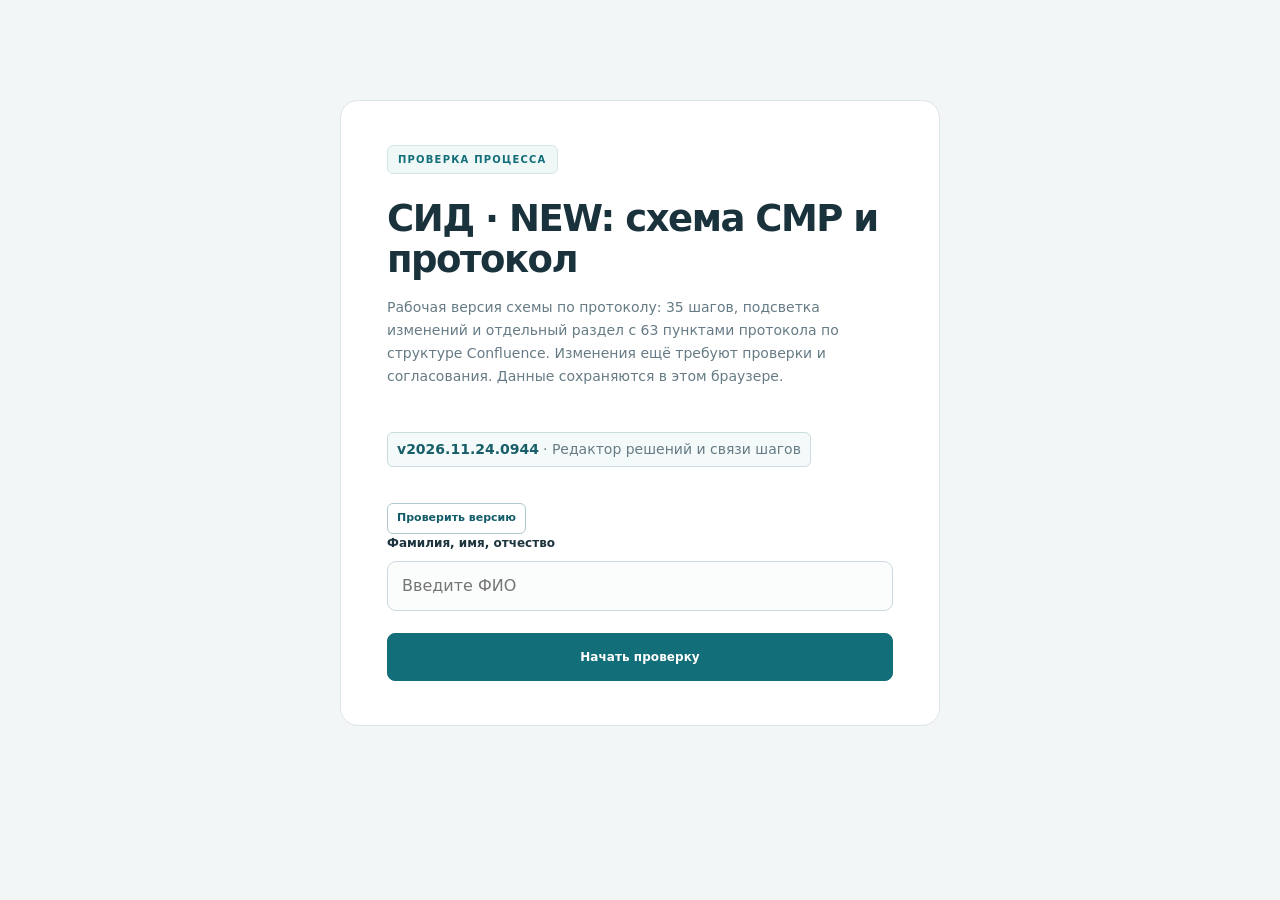
==== commit 85a8b114: "Apply approved scheme release and review editor changes" ====
--- a/new/index.html
+++ b/new/index.html
@@ -288,9 +288,9 @@
 <style>.new-tabs a.psd-mapping-tab,.new-tabs a.psd-reconcile-tab{display:inline-flex;align-items:center;justify-content:center;white-space:nowrap;text-decoration:none;color:#536276;border-radius:9px;padding:8px 13px;font-weight:750}.new-tabs a.psd-mapping-tab:hover,.new-tabs a.psd-reconcile-tab:hover{color:#164a6a;background:#f8fbfe}@media(max-width:1100px){.new-tabs{flex-wrap:wrap}.new-tabs a.psd-mapping-tab,.new-tabs a.psd-reconcile-tab{flex:1}}@media(max-width:720px){.new-tabs a.psd-mapping-tab,.new-tabs a.psd-reconcile-tab{font-size:10px;padding:7px}}</style><link rel="stylesheet" href="./expert-review.css?v=202611191843">
 </head>
 <body>
-<form id="start" class="start"><h1>СИД · NEW: схема СМР и протокол</h1><p>Рабочая версия схемы по протоколу: 35 шагов, подсветка изменений и отдельный раздел с 63 пунктами протокола по структуре Confluence. Изменения ещё требуют проверки и согласования. Данные сохраняются в этом браузере.</p><div class="release-check-widget" data-release-widget data-release-branch="master" data-release-path="new/index.html" data-release-version="v2026.11.20.1928"><p class="release-stamp"><b>v2026.11.20.1928</b> · редизайн единой панели</p><button type="button" class="release-check-btn" data-release-check>Проверить версию</button><div class="release-check-result" data-release-result aria-live="polite" hidden></div></div><label for="fio">Фамилия, имя, отчество</label><input id="fio" class="field" name="fio" autocomplete="name" enterkeyhint="go" placeholder="Введите ФИО" required><button id="begin" class="primary" type="submit">Начать проверку</button></form>
+<form id="start" class="start"><h1>СИД · NEW: схема СМР и протокол</h1><p>Рабочая версия схемы по протоколу: 35 шагов, подсветка изменений и отдельный раздел с 63 пунктами протокола по структуре Confluence. Изменения ещё требуют проверки и согласования. Данные сохраняются в этом браузере.</p><div class="release-check-widget" data-release-widget data-release-branch="master" data-release-path="new/index.html" data-release-version="v2026.11.24.0944"><p class="release-stamp"><b>v2026.11.24.0944</b> · Редактор решений и связи шагов</p><button type="button" class="release-check-btn" data-release-check>Проверить версию</button><div class="release-check-result" data-release-result aria-live="polite" hidden></div></div><label for="fio">Фамилия, имя, отчество</label><input id="fio" class="field" name="fio" autocomplete="name" enterkeyhint="go" placeholder="Введите ФИО" required><button id="begin" class="primary" type="submit">Начать проверку</button></form>
 <main id="work" class="work hidden">
-  <header class="topbar"><div class="release-check-widget" data-release-widget data-release-branch="master" data-release-path="new/index.html" data-release-version="v2026.11.20.1928"><span class="release-stamp" role="status" aria-label="Версия сайта и время публикации в GitHub"><b>v2026.11.20.1928</b> · редизайн единой панели</span><button type="button" class="release-check-btn" data-release-check>Проверить версию</button><div class="release-check-result" data-release-result aria-live="polite" hidden></div></div><div class="brand">СИД · NEW</div><span class="new-release"><b>Рабочая версия</b> По протоколу</span><span id="who" class="small"></span><nav class="new-tabs" aria-label="Разделы страницы"><button type="button" id="newViewScheme" class="active">Схема СМР</button><button type="button" id="newViewProtocol">Протокол · 63 пункта</button><a class="psd-mapping-tab" href="./psd-map/" title="Пробная раскладка документов по шагам">Прототип ПСД</a><a class="psd-reconcile-tab" href="./psd-reconcile/" title="Парные документы НКНХ / ДГП с вопросами и распределением">Сопоставление ПСД · 2.0</a></nav><div class="spacer"></div><button id="download" class="primary">Схема XLSX</button></header>
+  <header class="topbar"><div class="release-check-widget" data-release-widget data-release-branch="master" data-release-path="new/index.html" data-release-version="v2026.11.24.0944"><span class="release-stamp" role="status" aria-label="Версия сайта и время публикации в GitHub"><b>v2026.11.24.0944</b> · Редактор решений и связи шагов</span><button type="button" class="release-check-btn" data-release-check>Проверить версию</button><div class="release-check-result" data-release-result aria-live="polite" hidden></div></div><div class="brand">СИД · NEW</div><span class="new-release"><b>Рабочая версия</b> По протоколу</span><span id="who" class="small"></span><nav class="new-tabs" aria-label="Разделы страницы"><button type="button" id="newViewScheme" class="active">Схема СМР</button><button type="button" id="newViewProtocol">Протокол · 63 пункта</button><a class="psd-mapping-tab" href="./psd-map/" title="Пробная раскладка документов по шагам">Прототип ПСД</a><a class="psd-reconcile-tab" href="./psd-reconcile/" title="Парные документы НКНХ / ДГП с вопросами и распределением">Сопоставление ПСД · 2.0</a></nav><div class="spacer"></div><button id="download" class="primary">Схема XLSX</button></header>
   <div class="workspace">
     <section class="panel diagram-panel" aria-labelledby="diagramHeading">
       <header class="panel-head"><div class="panel-caption"><span class="panel-index">01</span><div><h2 id="diagramHeading">Схема процесса</h2><span class="change-icon-legend">✎ · в этом шаге или поле есть правки</span><span>Выберите шаг для проверки</span></div></div></header>
@@ -348,11 +348,11 @@
   <section id="newProtocol" class="pr-shell hidden" aria-label="Протокол встречи и аналитические артефакты"></section>
 </main>
 <script>
-const MODEL={"steps":[{"order":1,"code":"0","layer":0,"actorKey":"customer","actor":"Заказчик","actorColor":"#2563eb","title":"До начала СМР: заключения, утверждение ПД и РНС","input":"Вход\n• [ПД] Проектная документация\n• Результаты инженерных изысканий\n• Заявления на экспертизы и выдачу РНС\n• Правоустанавливающие документы на земельный участок, ГПЗУ\n• Материалы ОВОС и общественных обсуждений","action":"0.1. Заказчик направляет проектную документацию и результаты инженерных изысканий в ФАУ «Главгосэкспертиза России» для проведения ГГЭ.\nУ экспертного учреждения: материалы для проведения ГГЭ.\n0.2. Заказчик получает положительное заключение ГГЭ.\nУ заказчика: положительное заключение ГГЭ.\n0.3. Заказчик направляет материалы в Росприроднадзор для проведения ГЭЭ, если она обязательна для объекта.\nУ Росприроднадзора: материалы для проведения ГЭЭ.\n0.4. Заказчик получает положительное заключение ГЭЭ, если она обязательна для объекта.\nУ заказчика: положительное заключение ГЭЭ.\n0.5. Заказчик утверждает проектную документацию приказом.\nУ заказчика: утверждённая ПД и приказ о её утверждении.\n0.6. Заказчик оформляет приказ или решение об утверждении результатов ГГЭ.\nУ заказчика: приказ или решение об утверждении результатов ГГЭ.\n0.7. Заказчик подаёт заявление о выдаче РНС в Минстрой России.\nУ Минстроя России: заявление о выдаче РНС.\n0.8. Заказчик получает разрешение на строительство.\nУ заказчика: РНС.","output":"Выход\n• [ПД] Положительное заключение ГГЭ\n• [ПД] Положительное заключение ГЭЭ (если необходимо)\n• [ОРД] Приказ об утверждении ПД и приказ/решение об утверждении результатов ГГЭ\n• [ПД] Утверждённая проектная документация\n• [ОРД] Разрешение на строительство","surveyOrder":1,"otherOutput":""},{"order":2,"code":"1","layer":1,"actorKey":"customer","actor":"Заказчик","actorColor":"#2563eb","title":"Выдача РД «В производство работ», утверждение перечня ИД и формы её ведения","input":"Вход\n• [РД] Рабочая документация\n• [ПД] Утверждённая ПД\n• [ОРД] РНС (шаг 0)\n• Проект перечня ИД\n• [ОРД] Проекты приказов о представителях","action":"1.1. Заказчик передаёт ЛОС рабочую документацию со штампом «В производство работ».\nУ ЛОС: рабочая документация для выполнения работ.\n1.2. Заказчик утверждает перечень исполнительной документации.\nУ заказчика: утверждённый перечень ИД.\n1.3. Заказчик утверждает форму ведения исполнительной документации.\nУ заказчика: утверждённая форма ведения ИД.\n1.4. Заказчик издаёт приказы о назначении представителей строительного контроля, застройщика и технического заказчика.\nУ назначенных представителей: полномочия, определённые приказами.\n1.5. Эксплуатирующая организация издаёт приказ о назначении представителей для подписания АОУСИТО и других документов СМР и ПНР.\nУ назначенных представителей: полномочия на подписание документов в пределах приказа.\n1.6. Эксплуатирующая организация передаёт заказчику приказ о назначении своих представителей.\nУ заказчика: приказ эксплуатирующей организации.","output":"Выход\n• [РД] РД со штампом «В производство работ», переданная ЛОС\n• Утверждённый перечень ИД и форма её ведения\n• [ОРД] Приказы заказчика о представителях СК, застройщика и технического заказчика\n• [ОРД] Приказ эксплуатирующей организации о представителях для АОУСИТО и других документов СМР и ПНР","surveyOrder":2,"otherOutput":""},{"order":3,"code":"2","layer":2,"actorKey":"customer","actor":"Заказчик","actorColor":"#2563eb","title":"Извещение о начале работ в ГСН (не позднее 7 раб. дн.)","input":"Вход\n• [ОРД] РНС (шаг 0)\n• [ПД] Утверждённая ПД\n• [ОРД] Извещение о начале строительства\n• [ИД] Общий журнал работ","action":"2.1. Застройщик или технический заказчик направляет извещение о начале строительства с приложениями в территориальное управление Ростехнадзора не позднее чем за 7 рабочих дней до начала строительства.\nУ территориального управления Ростехнадзора: извещение о начале строительства с приложениями.\n2.2. Застройщик или технический заказчик передаёт общий журнал работ в территориальное управление Ростехнадзора для регистрации.\nУ территориального управления Ростехнадзора: ОЖР для регистрации.","output":"Выход\n• [ОРД] Направленное извещение о начале строительства\n• [ИД] ОЖР, переданный на регистрацию","surveyOrder":3,"otherOutput":""},{"order":4,"code":"3","layer":2,"actorKey":"designer","actor":"Проектировщик","actorColor":"#7c3aed","title":"Организация авторского надзора","input":"Вход\n• [РД] РД, переданная заказчиком (шаг 1)\n• [ОРД] Основание выполнения авторского надзора","action":"3.1. Генпроектировщик назначает представителей авторского надзора приказом.\nУ представителей авторского надзора: полномочия, определённые приказом.\n3.2. Генпроектировщик открывает журнал авторского надзора.\nУ генпроектировщика: ЖАН.\n3.3. Генпроектировщик передаёт заказчику сведения о назначенных специалистах авторского надзора.\nУ заказчика: сведения о представителях авторского надзора.\nФорма ЖАН (только электронная / бумажная с электронным отражением) не определена: см. страницу «Сверка источников».","output":"Выход\n• [ОРД] Приказ о специалистах авторского надзора\n• [РД] Открытый генпроектировщиком ЖАН","surveyOrder":4,"otherOutput":""},{"order":5,"code":"4а","layer":2,"actorKey":"los","actor":"Лицо, осуществляющее строительство","actorColor":"#059669","title":"ППР, ППГР, назначение ответственных, открытие журналов","input":"Вход\n• [ПД] ПД, включая ПОС\n• [РД] РД со штампом «В производство работ» (шаг 1)","action":"4а.1. ЛОС разрабатывает ППР на основании ПД и РД.\nУ ЛОС: разработанный ППР.\n4а.2. ЛОС разрабатывает технологические карты на основании ПД и РД.\nУ ЛОС: разработанные технологические карты.\n4а.3. ЛОС разрабатывает ППГР на основании ПД и РД, если он применим для соответствующих работ.\nУ ЛОС: разработанный ППГР, если применимо.","output":"Выход\n• [ОТД] Разработанный ППР.\n• [ОТД] Разработанные технологические карты.\n• [ОТД] Разработанный ППГР, если применимо.","surveyOrder":5,"otherOutput":""},{"order":6,"code":"4в","layer":2,"actorKey":"los","actor":"Лицо, осуществляющее строительство","actorColor":"#059669","title":"ППР, ППГР, назначение ответственных, открытие журналов","input":"Вход\n• [ОРД] Документы, устанавливающие полномочия назначаемых сотрудников ЛОС: приказы, доверенности, если применимо.\n• [ОРД] Документы, подтверждающие квалификацию назначаемых сотрудников ЛОС.","action":"4в.4. ЛОС назначает ответственных лиц приказами.\nУ назначенных лиц: полномочия и обязанности, определённые приказами.","output":"Выход\n• [ОРД] Подписанные приказы о назначении ответственных лиц, загруженные в СИД.\n• [ОРД] Документы, подтверждающие полномочия назначенных сотрудников, загруженные в СИД.\n• [ОРД] Документы, подтверждающие квалификацию назначенных сотрудников, загруженные в СИД.","surveyOrder":6,"otherOutput":""},{"order":7,"code":"7","layer":2,"actorKey":"customer","actor":"Заказчик","actorColor":"#2563eb","title":"Передача геодезической разбивочной основы","input":"Вход\n• [Результат геодезических работ] Геодезическая разбивочная основа","action":"7.1. Заказчик передаёт ЛОС геодезическую разбивочную основу.\nУ ЛОС: геодезическая разбивочная основа для выполнения разбивочных работ.\n7.2. Заказчик оформляет акт освидетельствования геодезической разбивочной основы.\nУ заказчика и ЛОС: акт освидетельствования ГРО.","output":"Выход\n• [ИД] Акт освидетельствования ГРО (ИД 1)","surveyOrder":7,"otherOutput":"ГРО передана ЛОС"},{"order":8,"code":"8","layer":2,"actorKey":"customer","actor":"Заказчик","actorColor":"#2563eb","title":"Передача давальческого оборудования в монтаж","input":"Вход\n• [Материальный объект] Давальческое оборудование\n• [Входной контроль] Паспорта и документы качества","action":"8.1. Заказчик передаёт ЛОС давальческое оборудование и материалы с документами качества.\nУ ЛОС: давальческое оборудование.\n8.2. Заказчик оформляет акт приёма-передачи оборудования в монтаж по форме ОС-15 через СТДО.\nУ заказчика и ЛОС: акт приёма-передачи оборудования в монтаж.","output":"Выход\n• [ИД] Акт приёма-передачи оборудования в монтаж (ОС-15)\n• [Входной контроль] Накладная на передачу давальческих материалов подрядчику (М-15 либо иной документ по принятой форме)","surveyOrder":8,"otherOutput":"Оборудование передано ЛОС для входного контроля"},{"order":9,"code":"11","layer":2,"actorKey":"supplier","actor":"Поставщик / изготовитель","actorColor":"#d97706","title":"Поставка МТР и оборудования с документами качества","input":"Вход\n• [Материальный объект] МТР и оборудование\n• [Входной контроль] Паспорта, сертификаты, декларации ТР ТС/ЕАЭС, формуляры и инструкции по монтажу","action":"11.1. Поставщик передаёт ЛОС МТР и оборудование.\nУ ЛОС: поставленные МТР и оборудование.\n11.2. Поставщик передаёт ЛОС паспорта, сертификаты, декларации ТР ТС/ЕАЭС, формуляры и инструкции по монтажу.\nУ ЛОС: документация поставщика для входного контроля и подготовки испытаний.","output":"Выход\n• [Входной контроль] Переданные паспорта, сертификаты, декларации, формуляры и инструкции","surveyOrder":9,"otherOutput":"Поставленные МТР и оборудование"},{"order":10,"code":"6","layer":3,"actorKey":"gsn","actor":"Орган государственного строительного надзора","actorColor":"#dc2626","title":"Регистрация общего журнала, программа проверок","input":"Вход\n• [ОРД] Извещение о начале строительства (шаг 2)\n• [ИД] ОЖР на регистрацию (шаг 2)","action":"6.1. Территориальное управление Ростехнадзора рассматривает извещение о начале строительства.\nУ территориального управления Ростехнадзора: рассмотренное извещение.\n6.2. Территориальное управление Ростехнадзора регистрирует общий журнал работ.\nУ территориального управления Ростехнадзора: зарегистрированный ОЖР.\n6.3. Территориальное управление Ростехнадзора передаёт застройщику или техническому заказчику зарегистрированный общий журнал работ.\nУ застройщика или технического заказчика: зарегистрированный ОЖР.\n6.4. Территориальное управление Ростехнадзора передаёт застройщику или техническому заказчику программу проверок.\nУ застройщика или технического заказчика: программа проверок.","output":"Выход\n• [ИД] Зарегистрированный ОЖР (ОЖР с регистрационной надписью и печатью ГСН)\n• Программа проверок","surveyOrder":10,"otherOutput":""},{"order":11,"code":"4б","layer":3,"actorKey":"los","actor":"Лицо, осуществляющее строительство","actorColor":"#059669","title":"ППР, ППГР, назначение ответственных, открытие журналов","input":"Вход\n• [ОТД] Разработанные ППР и технологические карты (шаг 4а).","action":"4б.1. Подрядчик направляет ППР заказчику по электронной почте.\nУ заказчика: ППР для проверки и согласования.\n4б.2. Подрядчик направляет технологические карты заказчику по электронной почте.\nУ заказчика: технологические карты для проверки и согласования.\n4б.3. Заказчик организует проверку ППР ответственными участниками.\nУ заказчика: результаты проверки ППР.\n4б.4. Заказчик организует проверку технологических карт ответственными участниками.\nУ заказчика: результаты проверки технологических карт.\n4б.5. Ответственные участники заказчика согласовывают ППР.\nУ подрядчика и заказчика: согласованный ППР.\n4б.6. Ответственные участники заказчика согласовывают технологические карты.\nУ подрядчика и заказчика: согласованные технологические карты.\n4б.7. Подрядчик организует ознакомление исполнителей с согласованным ППР.\nУ исполнителей: сведения о порядке и условиях выполнения работ, установленных ППР.\n4б.8. Подрядчик организует ознакомление исполнителей с согласованными технологическими картами.\nУ исполнителей: сведения о технологии выполнения соответствующих работ.\n4б.9. Исполнители подписывают лист ознакомления с ППР и технологическими картами.\nУ подрядчика: подписанный лист ознакомления.\n4б.10. Подрядчик передаёт заказчику скан подписанного листа ознакомления.\nУ заказчика: скан подписанного листа ознакомления.","output":"Выход\n• [ОТД] Согласованные ППР и технологические карты; при наличии замечаний - перечень замечаний для доработки.","surveyOrder":11,"otherOutput":""},{"order":12,"code":"4г","layer":3,"actorKey":"los","actor":"Лицо, осуществляющее строительство","actorColor":"#059669","title":"ППР, ППГР, назначение ответственных, открытие журналов","input":"Вход\n• [ПД] Сведения об объекте и требования к организации строительства из ПОС, необходимые для подготовки СЖР, если применимо.\n• [РД] Сведения о конкретных конструкциях, системах и работах, для которых подготавливаются СЖР.\n• [ИД] Перечень специальных журналов работ, предусмотренных для данного вида работ.\n• [ОРД] Приказы о назначении ответственных за ведение специальных журналов работ.","action":"4г.5. ЛОС открывает специальные журналы работ.\nУ ЛОС: специальные журналы работ.","output":"Выход\n• [ИД] Подготовленные и зарегистрированные специальные журналы работ.\n• [ИД] Сведения о специальных журналах работ для включения в раздел 2 соответствующего ОЖР.","surveyOrder":12,"otherOutput":""},{"order":13,"code":"5","layer":3,"actorKey":"los","actor":"Лицо, осуществляющее строительство","actorColor":"#059669","title":"Проверка документов и допуск персонала и лабораторий к работам","input":"Вход\n• [ОРД] Приказы о назначении ответственных лиц (шаг 4в)\n• [ОРД] Документы о квалификации и аттестации персонала, включая НАКС для сварщиков, если применимо\n• [ОРД] Документы об аттестации сварочных технологий, если требуются\n• [ОРД] Комплект документов привлечённой лаборатории, требуемый процедурой допуска\n• Процедура допуска персонала и привлечённых лабораторий, если установлена","action":"5.1. ЛОС проверяет приказы о назначении ответственных лиц до допуска работников к соответствующим работам.\n5.2. ЛОС проверяет документы о квалификации и аттестации привлекаемых работников, включая документы НАКС, если они требуются для соответствующих работ.\n5.3. ЛОС проверяет документы об аттестации сварочных технологий, если их наличие предусмотрено применимыми требованиями.\n5.4. ЛОС проверяет представленный привлечённой лабораторией комплект документов и фиксирует результат в чек-листе допуска, если такая форма предусмотрена внутренней процедурой.\n5.5. ЛОС оформляет акт-допуск на выполнение работ на территории объекта, если его оформление требуется применимой процедурой.","output":"Выход\n• [ОРД] Оформленный акт-допуск, если требуется\n• Чек-лист допуска лаборатории с результатом проверки, если применяется\n• [ОРД] Проверенные документы о квалификации работников, аттестации технологий и компетентности лаборатории","surveyOrder":13,"otherOutput":"Проверенный допуск персонала к соответствующим работам\nПодтверждённый допуск привлечённой лаборатории, если предусмотрен процедурой"},{"order":14,"code":"9","layer":3,"actorKey":"los","actor":"Лицо, осуществляющее строительство","actorColor":"#059669","title":"Разбивка осей, вынос в натуру","input":"Вход\n• [Результат] Переданная ГРО (шаг 7)\n• [ИД] Акт освидетельствования ГРО\n• [РД] Разбивочные чертежи","action":"9.1. Геодезическая служба ЛОС выполняет разбивку осей по переданной ГРО и рабочей документации.\nУ ЛОС: разбитые оси объекта.\n9.2. Геодезическая служба ЛОС выполняет вынос проектных элементов в натуру по рабочей документации.\nУ ЛОС: вынесенные в натуру проектные элементы.\n9.3. Геодезическая служба ЛОС оформляет акт разбивки осей.\nУ ЛОС: акт разбивки осей.","output":"Выход\n• [ИД] Акт разбивки осей (ИД 2)","surveyOrder":14,"otherOutput":"Оси вынесены в натуру"},{"order":15,"code":"10","layer":3,"actorKey":"los","actor":"Лицо, осуществляющее строительство","actorColor":"#059669","title":"Входной контроль МТР и оборудования (с СК заказчика)","input":"Вход\n• [Материальный объект] МТР и оборудование (шаги 8, 11)\n• [ИД] ОС-15\n• [Входной контроль] Паспорта, сертификаты, декларации, формуляры, инструкции\n• [РД] Требования к МТР и оборудованию","action":"10.1. ЛОС совместно со строительным контролем заказчика проверяет поступившие МТР и оборудование на соответствие рабочей документации.\nУ участников контроля: результаты проверки МТР и оборудования.\n10.2. ЛОС совместно со строительным контролем заказчика проверяет документы качества на поступившие МТР и оборудование.\nУ участников контроля: результаты проверки документов качества.\n10.3. ЛОС вносит результаты входного контроля в журнал входного контроля.\nУ ЛОС: записи в журнале входного контроля.\n10.4. ЛОС оформляет акты входного контроля.\nУ ЛОС: акты входного контроля.\n10.5. ЛОС оформляет акты выявленных дефектов при наличии дефектов.\nУ ЛОС: акты выявленных дефектов, если дефекты обнаружены.\nСтруктурные изменения по встречам не внесены: первичные файлы не найдены; в реестре есть открытые вопросы.","output":"Выход\n• [ИД] Журнал и акты входного контроля (ИД 12)\n• Акты о выявленных дефектах (при наличии)","surveyOrder":15,"otherOutput":"Решение по результатам входного контроля"},{"order":16,"code":"16","layer":4,"actorKey":"los","actor":"Лицо, осуществляющее строительство","actorColor":"#059669","title":"Выполнение СМР по РД и ППР, записи в журналах","input":"Вход\n• [РД] Рабочая документация со штампом «В производство работ»\n• [ОТД] ППР и технологические карты\n• [ОРД] Документы допуска персонала и лабораторий (шаг 5), если применимо\n• [ИД] Результаты входного контроля МТР и оборудования (шаг 10)","action":"16.1. ЛОС выполняет СМР по рабочей документации, ППР и технологическим картам с использованием МТР и оборудования, прошедших входной контроль.\n16.2. ЛОС вносит сведения о выполненных работах в общий журнал работ.\n16.3. ЛОС вносит сведения о выполненных работах в специальные журналы работ, если их ведение требуется.\n16.4. ЛОС устраняет замечания строительного контроля к соответствующему объёму СМР, если они выявлены при текущих проверках или приёмке.","output":"Выход\n• [ИД] Записи о выполненных работах в ОЖР и СЖР, если применимо","surveyOrder":18,"otherOutput":"Выполненный объём СМР (ещё не означает приёмку)\nУстранённые замечания и исправленный объём СМР, если выявлялись нарушения"},{"order":17,"code":"12","layer":4,"actorKey":"customer","actor":"Заказчик","actorColor":"#2563eb","title":"Строительный контроль заказчика: выборочная проверка в ходе СМР","input":"Вход\n• [РД] Рабочая документация\n• [ИД] ОЖР и относящиеся к проверяемому объёму документы\n• [Результат] Выполняемый или частично выполненный объём СМР (шаг 16)","action":"12.1. Служба строительного контроля заказчика выборочно проверяет выполняемые ЛОС работы на соответствие рабочей документации в ходе СМР.\n12.2. Служба строительного контроля заказчика фиксирует замечания и предписания по результатам выборочной проверки, если выявлены нарушения.\n12.3. Служба строительного контроля заказчика вносит запись о результатах проверки в ОЖР, если это предусмотрено применимой процедурой.\n12.4. ЛОС устраняет замечания, выявленные при проверке, если они имеются.\n12.5. Служба строительного контроля заказчика повторно проверяет устранение замечаний, если повторная проверка предусмотрена применимой процедурой.","output":"Выход\n• Оформленные замечания и предписания, если выявлены нарушения\n• [ИД] Записи в ОЖР о проверке и устранении замечаний, если применимо","surveyOrder":16,"otherOutput":"Результаты выборочной проверки СК заказчика\nПодтверждение устранения замечаний и повторной проверки, если проводилась"},{"order":18,"code":"13","layer":4,"actorKey":"designer","actor":"Проектировщик","actorColor":"#7c3aed","title":"Авторский надзор, согласование отступлений от РД","input":"Вход\n• [РД] ЖАН (шаг 3)\n• [ОРД] Приказ о специалистах АН\n• [РД] Рабочая документация и предложения об изменениях","action":"13.1. Представитель авторского надзора проверяет соответствие выполняемых работ рабочей документации.\nУ представителя авторского надзора: результаты проверки работ.\n13.2. Представитель авторского надзора вносит записи в журнал авторского надзора.\nУ генпроектировщика: записи в ЖАН.\n13.3. Генпроектировщик согласовывает изменения рабочей документации.\nУ генпроектировщика: согласованные изменения РД.\n13.4. Генпроектировщик передаёт согласованные изменения рабочей документации заказчику и ЛОС.\nУ заказчика и ЛОС: согласованные изменения РД.\nФорма ЖАН (только электронная / бумажная с электронным отражением) не определена: см. страницу «Сверка источников».","output":"Выход\n• [РД] Записи в ЖАН\n• [РД] Согласованные изменения РД","surveyOrder":17,"otherOutput":""},{"order":19,"code":"17","layer":4,"actorKey":"gsn","actor":"Орган государственного строительного надзора","actorColor":"#dc2626","title":"Выездная проверка Ростехнадзора по программе","input":"Вход\n• Программа проверок Ростехнадзора (шаг 6)\n• [Результат] Проверяемый объём СМР\n• [ПД] Проектная документация\n• [РД] Рабочая документация, при необходимости\n• [ИД] Исполнительная документация на проверяемый объём СМР\n• [ИД] ОЖР и СЖР, если применимо","action":"17.1. Территориальное управление Ростехнадзора проводит проверку предусмотренного программой объёма СМР.\n17.2. Территориальное управление Ростехнадзора оформляет акт проверки с зафиксированными результатами, в том числе нарушениями, устранёнными в ходе проверки.\n17.3. Территориальное управление Ростехнадзора выдаёт адресату отдельное предписание по нарушениям, требующим последующего устранения, если для этого имеются основания.","output":"Выход\n• [Ввод объекта в эксплуатацию] Акт проверки Ростехнадзора\n• Отдельное предписание Ростехнадзора, если выдано","surveyOrder":20,"otherOutput":""},{"order":20,"code":"14","layer":4,"actorKey":"los","actor":"Лицо, осуществляющее строительство","actorColor":"#059669","title":"Исполнительная съёмка и лабораторный контроль","input":"Вход\n• [Результат] Выполненный объём СМР (шаг 16)\n• [ИД] Записи в ОЖР и СЖР, если ведутся\n• [РД] Рабочая документация","action":"14.1. Геодезическая служба подрядчика выполняет исполнительную съёмку выполненного объёма СМР.\n14.2. Геодезическая служба или ПТО подрядчика оформляет исполнительные схемы по результатам съёмки в соответствии с распределением функций.\n14.3. ЛНК, СТЛ или ЭТЛ подрядчика либо привлечённой организации выполняет предусмотренный рабочей документацией лабораторный контроль.\n14.4. ЛОС передаёт оформленные исполнительные схемы и готовые лабораторные документы для комплектования материалов к приёмочной инспекции.","output":"Выход\n• [ИД] Исполнительные геодезические схемы (ИД 8), если применимо\n• [ИД] Исполнительные схемы и профили (ИД 9), если предусмотрены\n• [ИД] Протоколы ЛНК, СТЛ и ЭТЛ (ИД 11), если применимо","surveyOrder":19,"otherOutput":""},{"order":21,"code":"15","layer":5,"actorKey":"los","actor":"Лицо, осуществляющее строительство","actorColor":"#059669","title":"Подготовка комплекта документов и инициирование приёмочной инспекции","input":"Вход\n• [ИД] Исполнительные схемы и лабораторные протоколы (шаг 14)\n• [ИД] Записи в ОЖР и СЖР, если применимо\n• [РД] Рабочая документация\n• [ИД] Документы ранее принятых этапов, если относятся к предъявляемому объёму\n• [ИД] Документы входного контроля МТР и оборудования (шаг 10), относящиеся к предъявляемому объёму работ, если их включение предусмотрено составом приёмочного комплекта.","action":"15.1. ПТО ЛОС формирует комплект документов для приёмочной инспекции на конкретный предъявляемый объём работ и при наличии подготовленного проекта акта включает его в комплект.\n15.2. ПТО ЛОС формирует приёмочную инспекцию и уведомляет необходимых участников.","output":"Выход\n• Материалы для приёмочной инспекции на предъявляемый объём работ\n• [ИД] Проект акта с приложениями, если подготовлен\n• Уведомление необходимых участников приёмочной инспекции","surveyOrder":21,"otherOutput":""},{"order":22,"code":"18","layer":6,"actorKey":"multi","actor":"Участники строительства","actorColor":"#475569","title":"Приёмочная инспекция предъявленного объёма работ","input":"Вход\n• Материалы для приёмочной инспекции (шаг 15), включая проект акта, если подготовлен, и [ИД] документы входного контроля МТР и оборудования (шаг 10), если они требуются для предъявляемого объёма\n• [ИД] Исполнительные схемы и лабораторные протоколы (шаг 14)\n• [РД] Рабочая документация\n• [ОРД] Документы о полномочиях необходимых участников инспекции\n• [Результат] Предъявленный объём выполненных СМР","action":"18.1. ЛОС предъявляет уполномоченным участникам приёмочной инспекции конкретный объём выполненных работ и комплект подтверждающих документов.\n18.2. ЛОС выполняет предусмотренные РД испытания технологических трубопроводов на прочность и герметичность, промывку и продувку, если они применимы к предъявляемому объёму.\n18.3. ЛОС выполняет предусмотренные РД испытания нетехнологических трубопроводов на прочность и герметичность и очистку, в том числе поршнями, если соответствующие операции требуются.\n18.4. Уполномоченные участники проводят приёмочную инспекцию предъявленного объёма и фиксируют результат проверки в корпоративной форме 4 или её цифровом представлении.\n18.5. Уполномоченные участники оформляют и подписывают применимые акты при положительном результате приёмочной инспекции.\n18.6. Фиксация замечаний и выдача предписаний\nУполномоченные участники фиксируют выявленные несоответствия по результатам приёмочной инспекции. При наличии оснований уполномоченный представитель строительного контроля заказчика оформляет и направляет ЛОС предписание об устранении выявленных нарушений.\n18.7. Устранение нарушений и повторное предъявление\nЛОС устраняет выявленные несоответствия, оформляет подтверждающие документы об их устранении и повторно предъявляет соответствующий объём работ на приёмочную инспекцию.","output":"Выход\n• Заключение о результате приёмочной инспекции (форма 4, в том числе цифровая)\n• [ИД] АОСР, АОСК, АОУСИТО по применимости к виду работ\n• [ИД] Акт приёмки выполненных работ или акт промежуточной приёмки ответственных конструкций, если предусмотрен перечнем ПСД для данного вида работ\n• [ИД] Акты испытаний технологических трубопроводов на прочность и герметичность, если требуются; с указанием испытанной линии или участка и границ испытания в соответствии с РД и программой испытаний\n• [ИД] Акты промывки и продувки технологических трубопроводов, если требуются\n• [ИД] Акты испытаний нетехнологических трубопроводов на прочность и герметичность, если требуются; с указанием испытанной линии или участка и границ испытания в соответствии с РД и программой испытаний\n• [ИД] Акты очистки нетехнологических трубопроводов, включая очистку поршнями, если требуется\n• [ИД] Свидетельство о монтаже или удостоверение о качестве монтажа технологических трубопроводов, если предусмотрено применимой нормативной документацией\n• Оформленные замечания и предписания, документы о выполнении мероприятий по устранению, если составлялись\n• [ИД] Акты приёмки оснований, скважин и свай (земляные и свайные работы)\n• [ИД] Акты приёмки выполненных отделочных работ, защитных и изоляционных покрытий\n• [ИД] Акты приёмки инженерных систем, трубопроводов и участков сетей\n• [ИД] Акты приёмки строительных и металлических конструкций, резервуаров и крановых путей\n• [ИД] Акты приёмки и сдачи электромонтажных работ и специальных защитных систем\n• [Результат] Успешный результат прохождения инспекции (один из финальных положительных статусов инспекции в СИД)","surveyOrder":22,"otherOutput":"Успешно пройденная приёмочная инспекция на конкретный объём работ, если результат положительный\nУстранение недостатков и повторное предъявление работ, если замечания выявлялись\nРезультат повторной приёмочной инспекции, если проводилась"},{"order":23,"code":"21","layer":7,"actorKey":"los","actor":"Лицо, осуществляющее строительство","actorColor":"#059669","title":"Внутритрубная диагностика нетехнологических трубопроводов","input":"Вход\n• [Результат] Подготовленный нетехнологический трубопровод\n• [ПД] Требование внутритрубной диагностики, если установлено проектной документацией\n• [РД] Применимые требования к проведению диагностики","action":"21.1. Исполнитель проводит внутритрубную диагностику нетехнологического трубопровода, если она предусмотрена проектной документацией.\n21.2. Исполнитель оформляет технический отчёт по результатам проведённой внутритрубной диагностики.\n21.3. ЛОС устраняет выявленные диагностикой дефекты и оформляет дополнительный комплект ИД по исправленным работам, если дефекты обнаружены.","output":"Выход\n• Технический отчёт внутритрубной диагностики, если она проводилась\n• [ИД] Дополнительный комплект документов по устранению дефектов, если дефекты выявлялись","surveyOrder":23,"otherOutput":""},{"order":24,"code":"22","layer":7,"actorKey":"supplier","actor":"Поставщик / изготовитель","actorColor":"#d97706","title":"Индивидуальные испытания оборудования","input":"Вход\n• [Результат] Смонтированное оборудование\n• [Входной контроль] Паспорт оборудования и документы, подтверждающие его качество и соответствие установленным требованиям (шаг 11)\n• [Входной контроль] Инструкции изготовителя, необходимые для проведения испытаний\n• [ИД] Исполнительная документация, подтверждающая готовность оборудования к индивидуальным испытаниям.\n• [ИД] Акт, подтверждающий выполнение монтажа оборудования, если предусмотрен применимыми требованиями.","action":"22.1. ЛОС организует индивидуальные испытания смонтированного оборудования в соответствии с применимой документацией. Представители поставщика или изготовителя участвуют в испытаниях, если такое участие предусмотрено нормативными требованиями, документацией изготовителя или условиями договора.\n22.2. Участники испытаний фиксируют результаты испытаний, замечания и предписания, если они возникли.\n22.3. ЛОС или ответственный исполнитель устраняет недостатки, препятствующие положительному результату индивидуальных испытаний, в пределах установленной ответственности.\n22.4. Уполномоченные участники оформляют акт индивидуальных испытаний оборудования после получения положительного результата.\n22.5. Поставщик оборудования передаёт заказчику результаты индивидуальных испытаний для последующих процедур, если это предусмотрено схемой взаимодействия.","output":"Выход\n• [ИД] Акт индивидуальных испытаний оборудования при положительном результате\n• Оформленные замечания и предписания по результатам испытаний, если выдавались\n• Документы об устранении препятствующих недостатков, если такие недостатки выявлялись","surveyOrder":24,"otherOutput":""},{"order":25,"code":"20","layer":8,"actorKey":"los","actor":"Лицо, осуществляющее строительство","actorColor":"#059669","title":"Комплектование ИД по титулам и системам","input":"Вход\n• [ИД] Подписанные применимые акты приёмки работ (шаг 18)\n• [ИД] Акты испытаний, промывки, продувки и очистки трубопроводов (шаг 18, если применимо)\n• Технический отчёт внутритрубной диагностики и документы устранения дефектов (шаг 21, если применимо)\n• [РД] Рабочие чертежи\n• Замечания по ИД (шаг 19, если имеются)\n• [ИД] Паспорта трубопроводов, если требуются.\n• [ИД] Общий журнал работ и специальные журналы работ, если применимы к комплектуемому объёму.\n• [ИД] Акты индивидуальных испытаний оборудования (шаг 22), если применимо.","action":"20.1. ПТО ЛОС комплектует исполнительную документацию по титулам и системам, включая подписанные акты, применимые исполнительные чертежи, журналы работ и документы испытаний.\nУ ПТО ЛОС: комплект ИД с подписанными актами, рабочими чертежами с надписями о соответствии и результатами испытаний.\n20.2. ПТО ЛОС составляет реестр исполнительной документации.\nУ ПТО ЛОС: реестр ИД.\n20.3. ПТО ЛОС передаёт комплект исполнительной документации с реестром в ПКИД заказчика для проверки.\nУ ПКИД заказчика: комплект ИД и реестр.\n20.4. ПТО ЛОС дорабатывает комплект исполнительной документации по полученным замечаниям.\nУ ПТО ЛОС: доработанный комплект ИД.","output":"Выход\n• [ИД] Комплект ИД по титулам и системам\n• [ИД] Рабочие чертежи с надписями о соответствии (ИД 7)\n• [ИД] Реестр ИД","surveyOrder":25,"otherOutput":""},{"order":26,"code":"19","layer":9,"actorKey":"customer","actor":"Заказчик","actorColor":"#2563eb","title":"Проверка комплекта ИД, выдача замечаний","input":"Вход\n• [ИД] Комплект ИД по титулам и системам (шаг 20)\n• [ИД] Реестр ИД","action":"19.1. ПКИД заказчика проверяет полученный от ЛОС комплект исполнительной документации.\nУ ПКИД заказчика: результаты проверки комплекта ИД.\n19.2. ПКИД заказчика фиксирует замечания к комплекту ИД и направляет их ЛОС для устранения в установленной форме.\nУ ЛОС: реестр замечаний по ИД для доработки.\n19.3. При отсутствии замечаний ПКИД заказчика передаёт проверенный комплект ИД для последующей приёмки.\nУ рабочей комиссии: проверенный комплект ИД.","output":"Выход\n• Реестр замечаний по ИД при их наличии\n• [ИД] Проверенный комплект ИД при отсутствии замечаний","surveyOrder":26,"otherOutput":""},{"order":27,"code":"23","layer":10,"actorKey":"customer","actor":"Заказчик","actorColor":"#2563eb","title":"Рабочая комиссия: приёмка после индивидуальных испытаний","input":"Вход\n• [ИД] Проверенный комплект ИД (шаг 19)\n• [ИД] Акты индивидуальных испытаний (шаг 22)","action":"23.1. Рабочая комиссия заказчика рассматривает проверенный комплект ИД и акты индивидуальных испытаний.\nУ рабочей комиссии: результаты рассмотрения комплекта ИД и актов испытаний.\n23.2. Рабочая комиссия принимает оборудование для комплексного опробования и оформляет соответствующий акт. Акт подписывают уполномоченные представители в соответствии с установленной формой и процедурой приёмки.\nУ заказчика: оборудование, принятое для комплексного опробования.\n23.3. Рабочая комиссия заказчика передаёт эксплуатирующей организации акт приёмки оборудования для комплексного опробования.\nУ эксплуатирующей организации: акт приёмки для комплексного опробования.","output":"Выход\n• Акт приёмки для комплексного опробования","surveyOrder":27,"otherOutput":""},{"order":28,"code":"26","layer":11,"actorKey":"supplier","actor":"Поставщик / изготовитель","actorColor":"#d97706","title":"Шеф-монтаж (шеф-наладка) при комплексном опробовании","input":"Вход\n• [ИД] Акты индивидуальных испытаний (шаг 22)\n• Инструкции по наладке\n• [Результат] Оборудование для комплексного опробования","action":"26.1. Представители поставщика или изготовителя участвуют в наладке оборудования при комплексном опробовании, если это предусмотрено документацией изготовителя или условиями договора.\nУ участников комплексного опробования: результаты шеф-монтажа (шеф-наладки).\n26.2. Результаты наладки оформляются применимыми документами и передаются для дальнейшего комплектования и приёмки по установленному маршруту.\nУ эксплуатирующей организации: протоколы наладки.","output":"Выход\n• Протоколы наладки","surveyOrder":28,"otherOutput":""},{"order":29,"code":"27","layer":11,"actorKey":"operator","actor":"Эксплуатирующая организация","actorColor":"#0891b2","title":"Комплексное опробование (ПНР под нагрузкой)","input":"Вход\n• Акт приёмки для комплексного опробования (шаг 23)\n• Протоколы наладки (шаг 26)","action":"27.1. Эксплуатирующая организация проводит комплексное опробование оборудования под нагрузкой после приёмки рабочей комиссией с участием поставщика по шеф-наладке.\nУ эксплуатирующей организации: результаты комплексного опробования.\n27.2. Эксплуатирующая организация оформляет акт комплексного опробования.\nУ эксплуатирующей организации: акт комплексного опробования.\n27.3. Эксплуатирующая организация оформляет протоколы ПНР.\nУ эксплуатирующей организации: протоколы ПНР.\n27.4. Эксплуатирующая организация передаёт ЛОС акт комплексного опробования и протоколы ПНР для предъявления объекта.\nУ ЛОС: акт комплексного опробования и протоколы ПНР.","output":"Выход\n• Акт комплексного опробования\n• Протоколы ПНР","surveyOrder":29,"otherOutput":""},{"order":30,"code":"25","layer":12,"actorKey":"los","actor":"Лицо, осуществляющее строительство","actorColor":"#059669","title":"Предъявление объекта, устранение недоделок","input":"Вход\n• Акт комплексного опробования и протоколы ПНР (шаг 27)\n• [ИД] Комплект ИД","action":"25.1. ЛОС устраняет недоделки по результатам комплексного опробования.\nУ ЛОС: объект с устранёнными недоделками.\n25.2. ЛОС оформляет КС-2 на основании исполнительной документации.\nУ ЛОС: КС-2.\n25.3. ЛОС оформляет КС-3 на основании исполнительной документации.\nУ ЛОС: КС-3.\n25.4. ЛОС ведёт ведомость недоделок.\nУ ЛОС: ведомость недоделок.\n25.5. ЛОС предъявляет объект заказчику для приёмки.\nУ заказчика: объект, предъявленный к приёмке.\n25.6. ЛОС подготавливает и предъявляет заказчику следующие документы (по применимости):\n• [Ввод объекта в эксплуатацию] Акт приёмки законченного строительством объекта (форма КС-11 - по применимости)\n• [Ввод объекта в эксплуатацию] Заявление о соответствии законченного строительством объекта требованиям технических регламентов и проектной документации (приложение А СП 68.13330.2017; ПСД 00.05.01 / 00.03.05.01)\n• [Ввод объекта в эксплуатацию] Справка о соответствии параметров построенного, реконструированного объекта капитального строительства проектной документации (приложение Б СП 68.13330.2017; ПСД 00.05.02 / 00.03.05.02)\n• [Ввод объекта в эксплуатацию] Справка о соответствии построенного, реконструированного объекта капитального строительства требованиям технических регламентов (приложение В СП 68.13330.2017; ПСД 00.05.03 / 00.03.05.03)","output":"Выход\n• КС-2, КС-3\n• [ИД] Ведомость недоделок\n• [Ввод объекта в эксплуатацию] Акт приёмки законченного строительством объекта (форма КС-11 - по применимости)\n• [Ввод объекта в эксплуатацию] Заявление о соответствии законченного строительством объекта требованиям технических регламентов и проектной документации (приложение А СП 68.13330.2017; ПСД 00.05.01 / 00.03.05.01)\n• [Ввод объекта в эксплуатацию] Справка о соответствии параметров построенного, реконструированного объекта капитального строительства проектной документации (приложение Б СП 68.13330.2017; ПСД 00.05.02 / 00.03.05.02)\n• [Ввод объекта в эксплуатацию] Справка о соответствии построенного, реконструированного объекта капитального строительства требованиям технических регламентов (приложение В СП 68.13330.2017; ПСД 00.05.03 / 00.03.05.03)","surveyOrder":30,"otherOutput":"Объект предъявлен заказчику"},{"order":31,"code":"24","layer":13,"actorKey":"customer","actor":"Заказчик","actorColor":"#2563eb","title":"Приёмка объекта, извещение об окончании в ГСН","input":"Вход\n• [Результат] Предъявленный объект (шаг 25)\n• КС-2, КС-3\n• [ИД] Ведомость недоделок\n• [ИД] Комплект ИД\n• [Ввод объекта в эксплуатацию] Акт приёмки законченного строительством объекта (форма КС-11 - по применимости) (шаг 25)\n• [Ввод объекта в эксплуатацию] Заявление о соответствии законченного строительством объекта требованиям технических регламентов и проектной документации (приложение А СП 68.13330.2017; ПСД 00.05.01 / 00.03.05.01) (шаг 25)\n• [Ввод объекта в эксплуатацию] Справка о соответствии параметров построенного, реконструированного объекта капитального строительства проектной документации (приложение Б СП 68.13330.2017; ПСД 00.05.02 / 00.03.05.02) (шаг 25)\n• [Ввод объекта в эксплуатацию] Справка о соответствии построенного, реконструированного объекта капитального строительства требованиям технических регламентов (приложение В СП 68.13330.2017; ПСД 00.05.03 / 00.03.05.03) (шаг 25)","action":"24.1. Заказчик рассматривает предъявленный ЛОС акт приёмки ОКС (форма КС-11, если она применяется) и принимает объект по акту приёмки ОКС.\nУ заказчика: принятый объект и акт приёмки ОКС.\n24.2. Заказчик направляет в территориальное управление Ростехнадзора извещение об окончании строительства для итоговой проверки.\nУ территориального управления Ростехнадзора: извещение об окончании строительства.\nОснование исходника: ст. 55 ГрК РФ.","output":"Выход\n• [Ввод объекта в эксплуатацию] Акт приёмки ОКС (форма КС-11, если применяется)\n• [Ввод объекта в эксплуатацию] Извещение об окончании работ","surveyOrder":31,"otherOutput":""},{"order":32,"code":"28","layer":14,"actorKey":"gsn","actor":"Орган государственного строительного надзора","actorColor":"#dc2626","title":"Итоговая проверка и получение ЗОС","input":"Вход\n• [Ввод объекта в эксплуатацию] Извещение об окончании работ (шаг 24)\n• [Ввод объекта в эксплуатацию] Акт приёмки ОКС\n• [ИД] Комплект ИД, включая применимые акты освидетельствования (АОСР, АОСК, АОУСИТО), испытаний и приёмки; конкретный состав проверяемых актов уточняется\n• Акты проверок и предписания (шаг 17)\n• Акт комплексного опробования и протоколы ПНР (шаг 27), если применимы.\n• Заключение федерального государственного экологического надзора (ЗЭН / ЭкоЗОС), если требуется.","action":"28.1. Территориальное управление Ростехнадзора проводит итоговую проверку объекта и исполнительной документации после получения извещения об окончании работ.\nУ территориального управления Ростехнадзора: результаты итоговой проверки.\n28.2. Территориальное управление Ростехнадзора выдаёт застройщику ЗОС либо отказ в выдаче ЗОС.\nУ застройщика: ЗОС или отказ в выдаче ЗОС.","output":"Выход\n• [Ввод объекта в эксплуатацию] ЗОС либо отказ в выдаче ЗОС","surveyOrder":32,"otherOutput":""},{"order":33,"code":"29","layer":15,"actorKey":"los","actor":"Лицо, осуществляющее строительство","actorColor":"#059669","title":"Передача ИД на постоянное хранение","input":"Вход\n• [Ввод объекта в эксплуатацию] ЗОС (шаг 28)\n• [ИД] Комплект ИД","action":"29.1. ПКИД заказчика подготавливает проверенный комплект подписанной исполнительной документации для передачи эксплуатирующему подразделению.\n29.2. Эксплуатирующее подразделение проверяет полноту получаемого комплекта ИД и фиксирует замечания, если они имеются.\n29.3. После устранения препятствующих замечаний уполномоченные представители заказчика и эксплуатирующего подразделения оформляют и подписывают акт приёма-передачи исполнительной документации.\n29.4. Комплект ИД передаётся эксплуатирующему подразделению на постоянное хранение.\nУ эксплуатирующей организации: комплект ИД для постоянного хранения и акт передачи.","output":"Выход\n• [ИД] Комплект ИД передан на постоянное хранение\n• Акт передачи ИД","surveyOrder":33,"otherOutput":""},{"order":34,"code":"30","layer":15,"actorKey":"customer","actor":"Заказчик","actorColor":"#2563eb","title":"Получение разрешения на ввод в эксплуатацию","input":"Вход\n• [Ввод объекта в эксплуатацию] ЗОС (шаг 28)\n• [Ввод объекта в эксплуатацию] Акт приёмки ОКС (шаг 24)\n• [ОРД] РНС\n• [Ввод объекта в эксплуатацию] Заявление о выдаче разрешения на ввод\n• Заключение федерального государственного экологического надзора (ЗЭН / ЭкоЗОС), если его получение предусмотрено законодательством для соответствующего объекта.","action":"30.1. Застройщик подаёт в Минстрой России заявление о выдаче разрешения на ввод с ЗОС и актом приёмки ОКС, а также с заключением федерального государственного экологического надзора, если оно требуется.\nУ Минстроя России: заявление о выдаче разрешения на ввод с приложениями.\n30.2. Застройщик получает разрешение на ввод в эксплуатацию либо решение об отказе.\nУ застройщика: разрешение на ввод или решение об отказе.","output":"Выход\n• [Ввод объекта в эксплуатацию] Разрешение на ввод в эксплуатацию либо решение об отказе","surveyOrder":34,"otherOutput":""},{"order":35,"code":"31","layer":16,"actorKey":"operator","actor":"Эксплуатирующая организация","actorColor":"#0891b2","title":"Хранение ИД в течение срока эксплуатации, регистрация ОПО","input":"Вход\n• [ИД] Комплект ИД и акт передачи (шаг 29)\n• [Ввод объекта в эксплуатацию] Разрешение на ввод (шаг 30)","action":"31.1. Эксплуатирующая организация принимает переданный комплект ИД в архив.\nУ эксплуатирующей организации: архивный комплект ИД.\n31.2. Эксплуатирующая организация обеспечивает хранение ИД в течение срока эксплуатации объекта.\nУ эксплуатирующей организации: ИД на постоянном хранении.\n31.3. Эксплуатирующая организация направляет сведения об ОПО в территориальное управление Ростехнадзора для регистрации.\nУ территориального управления Ростехнадзора: сведения об ОПО для регистрации.","output":"Выход\n• [ИД] Архив ИД на срок эксплуатации\n• Сведения в реестре ОПО","surveyOrder":35,"otherOutput":""}],"actors":{"customer":{"name":"Заказчик","color":"#2563eb"},"designer":{"name":"Проектировщик","color":"#7c3aed"},"los":{"name":"Лицо, осуществляющее строительство","color":"#059669"},"supplier":{"name":"Поставщик / изготовитель","color":"#d97706"},"gsn":{"name":"Орган государственного строительного надзора","color":"#dc2626"},"operator":{"name":"Эксплуатирующая организация","color":"#0891b2"},"multi":{"name":"Участники строительства","color":"#475569"}}};
+const MODEL={"steps":[{"order":1,"code":"0","layer":0,"actorKey":"customer","actor":"Заказчик","actorColor":"#2563eb","title":"До начала СМР: заключения, утверждение ПД и РНС","input":"Вход\n• [ПД] Проектная документация\n• Результаты инженерных изысканий\n• Заявления на экспертизы и выдачу РНС\n• Правоустанавливающие документы на земельный участок, ГПЗУ\n• Материалы ОВОС и общественных обсуждений","action":"0.1. Заказчик направляет проектную документацию и результаты инженерных изысканий в ФАУ «Главгосэкспертиза России» для проведения ГГЭ.\nУ экспертного учреждения: материалы для проведения ГГЭ.\n0.2. Заказчик получает положительное заключение ГГЭ.\nУ заказчика: положительное заключение ГГЭ.\n0.3. Заказчик направляет материалы в Росприроднадзор для проведения ГЭЭ, если она обязательна для объекта.\nУ Росприроднадзора: материалы для проведения ГЭЭ.\n0.4. Заказчик получает положительное заключение ГЭЭ, если она обязательна для объекта.\nУ заказчика: положительное заключение ГЭЭ.\n0.5. Заказчик утверждает проектную документацию приказом.\nУ заказчика: утверждённая ПД и приказ о её утверждении.\n0.6. Заказчик оформляет приказ или решение об утверждении результатов ГГЭ.\nУ заказчика: приказ или решение об утверждении результатов ГГЭ.\n0.7. Заказчик подаёт заявление о выдаче РНС в Минстрой России.\nУ Минстроя России: заявление о выдаче РНС.\n0.8. Заказчик получает разрешение на строительство.\nУ заказчика: РНС.","output":"Выход\n• [ПД] Положительное заключение ГГЭ\n• [ПД] Положительное заключение ГЭЭ (если необходимо)\n• [ОРД] Приказ об утверждении ПД и приказ/решение об утверждении результатов ГГЭ\n• [ПД] Утверждённая проектная документация\n• [ОРД] Разрешение на строительство","surveyOrder":1,"otherOutput":""},{"order":2,"code":"1","layer":1,"actorKey":"customer","actor":"Заказчик","actorColor":"#2563eb","title":"Выдача РД «В производство работ», утверждение перечня ИД и формы её ведения","input":"Вход\n• [РД] Рабочая документация\n• [ПД] Утверждённая ПД\n• [ОРД] РНС (шаг 0)\n• Проект перечня ИД\n• [ОРД] Проекты приказов о представителях","action":"1.1. Заказчик передаёт ЛОС рабочую документацию со штампом «В производство работ».\nУ ЛОС: рабочая документация для выполнения работ.\n1.2. Заказчик утверждает перечень исполнительной документации.\nУ заказчика: утверждённый перечень ИД.\n1.3. Заказчик утверждает форму ведения исполнительной документации.\nУ заказчика: утверждённая форма ведения ИД.\n1.4. Заказчик издаёт приказы о назначении представителей строительного контроля, застройщика и технического заказчика.\nУ назначенных представителей: полномочия, определённые приказами.\n1.5. Эксплуатирующая организация издаёт приказ о назначении представителей для подписания АОУСИТО и других документов СМР и ПНР.\nУ назначенных представителей: полномочия на подписание документов в пределах приказа.\n1.6. Эксплуатирующая организация передаёт заказчику приказ о назначении своих представителей.\nУ заказчика: приказ эксплуатирующей организации.","output":"Выход\n• [РД] РД со штампом «В производство работ», переданная ЛОС\n• Утверждённый перечень ИД и форма её ведения\n• [ОРД] Приказы заказчика о представителях СК, застройщика и технического заказчика\n• [ОРД] Приказ эксплуатирующей организации о представителях для АОУСИТО и других документов СМР и ПНР","surveyOrder":2,"otherOutput":""},{"order":3,"code":"2","layer":2,"actorKey":"customer","actor":"Заказчик","actorColor":"#2563eb","title":"Извещение о начале работ в ГСН (не позднее 7 раб. дн.)","input":"Вход\n• [ОРД] РНС (шаг 0)\n• [ПД] Утверждённая ПД\n• [ОРД] Извещение о начале строительства\n• [ИД] Общий журнал работ","action":"2.1. Застройщик или технический заказчик направляет извещение о начале строительства с приложениями в территориальное управление Ростехнадзора не позднее чем за 7 рабочих дней до начала строительства.\nУ территориального управления Ростехнадзора: извещение о начале строительства с приложениями.\n2.2. Застройщик или технический заказчик передаёт общий журнал работ в территориальное управление Ростехнадзора для регистрации.\nУ территориального управления Ростехнадзора: ОЖР для регистрации.","output":"Выход\n• [ОРД] Направленное извещение о начале строительства\n• [ИД] ОЖР, переданный на регистрацию","surveyOrder":3,"otherOutput":""},{"order":4,"code":"3","layer":2,"actorKey":"designer","actor":"Проектировщик","actorColor":"#7c3aed","title":"Организация авторского надзора","input":"Вход\n• [РД] РД, переданная заказчиком (шаг 1)\n• [ОРД] Основание выполнения авторского надзора","action":"3.1. Генпроектировщик назначает представителей авторского надзора приказом.\nУ представителей авторского надзора: полномочия, определённые приказом.\n3.2. Генпроектировщик открывает журнал авторского надзора.\nУ генпроектировщика: ЖАН.\n3.3. Генпроектировщик передаёт заказчику сведения о назначенных специалистах авторского надзора.\nУ заказчика: сведения о представителях авторского надзора.\nФорма ЖАН (только электронная / бумажная с электронным отражением) не определена: см. страницу «Сверка источников».","output":"Выход\n• [ОРД] Приказ о специалистах авторского надзора\n• [РД] Открытый генпроектировщиком ЖАН","surveyOrder":4,"otherOutput":""},{"order":5,"code":"4а","layer":2,"actorKey":"los","actor":"Лицо, осуществляющее строительство","actorColor":"#059669","title":"ППР, ППГР, назначение ответственных, открытие журналов","input":"Вход\n• [ПД] ПД, включая ПОС\n• [РД] РД со штампом «В производство работ» (шаг 1)","action":"4а.1. ЛОС разрабатывает ППР на основании ПД и РД.\nУ ЛОС: разработанный ППР.\n4а.2. ЛОС разрабатывает технологические карты на основании ПД и РД.\nУ ЛОС: разработанные технологические карты.\n4а.3. ЛОС разрабатывает ППГР на основании ПД и РД, если он применим для соответствующих работ.\nУ ЛОС: разработанный ППГР, если применимо.","output":"Выход\n• [ОТД] Разработанный ППР.\n• [ОТД] Разработанные технологические карты.\n• [ОТД] Разработанный ППГР, если применимо.","surveyOrder":5,"otherOutput":""},{"order":6,"code":"4в","layer":2,"actorKey":"los","actor":"Лицо, осуществляющее строительство","actorColor":"#059669","title":"ППР, ППГР, назначение ответственных, открытие журналов","input":"Вход\n• [ОРД] Документы, устанавливающие полномочия назначаемых сотрудников ЛОС: приказы, доверенности, если применимо.\n• [ОРД] Документы, подтверждающие квалификацию назначаемых сотрудников ЛОС.","action":"4в.4. ЛОС назначает ответственных лиц приказами.\nУ назначенных лиц: полномочия и обязанности, определённые приказами.","output":"Выход\n• [ОРД] Подписанные приказы о назначении ответственных лиц, загруженные в СИД.\n• [ОРД] Документы, подтверждающие полномочия назначенных сотрудников, загруженные в СИД.\n• [ОРД] Документы, подтверждающие квалификацию назначенных сотрудников, загруженные в СИД.","surveyOrder":6,"otherOutput":""},{"order":7,"code":"7","layer":2,"actorKey":"customer","actor":"Заказчик","actorColor":"#2563eb","title":"Передача геодезической разбивочной основы","input":"Вход\n• [Результат геодезических работ] Геодезическая разбивочная основа","action":"7.1. Заказчик передаёт ЛОС геодезическую разбивочную основу.\nУ ЛОС: геодезическая разбивочная основа для выполнения разбивочных работ.\n7.2. Заказчик оформляет акт освидетельствования геодезической разбивочной основы.\nУ заказчика и ЛОС: акт освидетельствования ГРО.","output":"Выход\n• [ИД] Акт освидетельствования ГРО (ИД 1)","surveyOrder":7,"otherOutput":"ГРО передана ЛОС"},{"order":8,"code":"8","layer":2,"actorKey":"customer","actor":"Заказчик","actorColor":"#2563eb","title":"Передача давальческого оборудования в монтаж","input":"Вход\n• [Материальный объект] Давальческое оборудование\n• [Входной контроль] Паспорта и документы качества","action":"8.1. Заказчик передаёт ЛОС давальческое оборудование и материалы с документами качества.\nУ ЛОС: давальческое оборудование.\n8.2. Заказчик оформляет акт приёма-передачи оборудования в монтаж по форме ОС-15 через СТДО.\nУ заказчика и ЛОС: акт приёма-передачи оборудования в монтаж.","output":"Выход\n• [ИД] Акт приёма-передачи оборудования в монтаж (ОС-15)\n• [Входной контроль] Накладная на передачу давальческих материалов подрядчику (М-15 либо иной документ по принятой форме)","surveyOrder":8,"otherOutput":"Оборудование передано ЛОС для входного контроля"},{"order":9,"code":"11","layer":2,"actorKey":"supplier","actor":"Поставщик / изготовитель","actorColor":"#d97706","title":"Поставка МТР и оборудования с документами качества","input":"Вход\n• [Материальный объект] МТР и оборудование\n• [Входной контроль] Паспорта, сертификаты, декларации ТР ТС/ЕАЭС, формуляры и инструкции по монтажу","action":"11.1. Поставщик передаёт ЛОС МТР и оборудование.\nУ ЛОС: поставленные МТР и оборудование.\n11.2. Поставщик передаёт ЛОС паспорта, сертификаты, декларации ТР ТС/ЕАЭС, формуляры и инструкции по монтажу.\nУ ЛОС: документация поставщика для входного контроля и подготовки испытаний.","output":"Выход\n• [Входной контроль] Переданные паспорта, сертификаты, декларации, формуляры и инструкции","surveyOrder":9,"otherOutput":"Поставленные МТР и оборудование"},{"order":10,"code":"6","layer":3,"actorKey":"gsn","actor":"Орган государственного строительного надзора","actorColor":"#dc2626","title":"Регистрация общего журнала, программа проверок","input":"Вход\n• [ОРД] Извещение о начале строительства (шаг 2)\n• [ИД] ОЖР на регистрацию (шаг 2)","action":"6.1. Территориальное управление Ростехнадзора рассматривает извещение о начале строительства.\nУ территориального управления Ростехнадзора: рассмотренное извещение.\n6.2. Территориальное управление Ростехнадзора регистрирует общий журнал работ.\nУ территориального управления Ростехнадзора: зарегистрированный ОЖР.\n6.3. Территориальное управление Ростехнадзора передаёт застройщику или техническому заказчику зарегистрированный общий журнал работ.\nУ застройщика или технического заказчика: зарегистрированный ОЖР.\n6.4. Территориальное управление Ростехнадзора передаёт застройщику или техническому заказчику программу проверок.\nУ застройщика или технического заказчика: программа проверок.","output":"Выход\n• [ИД] Зарегистрированный ОЖР (ОЖР с регистрационной надписью и печатью ГСН)\n• Программа проверок","surveyOrder":10,"otherOutput":""},{"order":11,"code":"4б","layer":3,"actorKey":"los","actor":"Лицо, осуществляющее строительство","actorColor":"#059669","title":"ППР, ППГР, назначение ответственных, открытие журналов","input":"Вход\n• [ОТД] Разработанные ППР и технологические карты (шаг 4а).","action":"4б.1. Подрядчик направляет ППР заказчику по электронной почте.\nУ заказчика: ППР для проверки и согласования.\n4б.2. Подрядчик направляет технологические карты заказчику по электронной почте.\nУ заказчика: технологические карты для проверки и согласования.\n4б.3. Заказчик организует проверку ППР ответственными участниками.\nУ заказчика: результаты проверки ППР.\n4б.4. Заказчик организует проверку технологических карт ответственными участниками.\nУ заказчика: результаты проверки технологических карт.\n4б.5. Ответственные участники заказчика согласовывают ППР.\nУ подрядчика и заказчика: согласованный ППР.\n4б.6. Ответственные участники заказчика согласовывают технологические карты.\nУ подрядчика и заказчика: согласованные технологические карты.\n4б.7. Подрядчик организует ознакомление исполнителей с согласованным ППР.\nУ исполнителей: сведения о порядке и условиях выполнения работ, установленных ППР.\n4б.8. Подрядчик организует ознакомление исполнителей с согласованными технологическими картами.\nУ исполнителей: сведения о технологии выполнения соответствующих работ.\n4б.9. Исполнители подписывают лист ознакомления с ППР и технологическими картами.\nУ подрядчика: подписанный лист ознакомления.\n4б.10. Подрядчик передаёт заказчику скан подписанного листа ознакомления.\nУ заказчика: скан подписанного листа ознакомления.","output":"Выход\n• [ОТД] Согласованные ППР и технологические карты; при наличии замечаний - перечень замечаний для доработки.","surveyOrder":11,"otherOutput":""},{"order":12,"code":"4г","layer":3,"actorKey":"los","actor":"Лицо, осуществляющее строительство","actorColor":"#059669","title":"ППР, ППГР, назначение ответственных, открытие журналов","input":"Вход\n• [ПД] Сведения об объекте и требования к организации строительства из ПОС, необходимые для подготовки СЖР, если применимо.\n• [РД] Сведения о конкретных конструкциях, системах и работах, для которых подготавливаются СЖР.\n• [ИД] Перечень специальных журналов работ, предусмотренных для данного вида работ.\n• [ОРД] Приказы о назначении ответственных за ведение специальных журналов работ.","action":"4г.5. ЛОС открывает специальные журналы работ.\nУ ЛОС: специальные журналы работ.","output":"Выход\n• [ИД] Подготовленные и зарегистрированные специальные журналы работ.\n• [ИД] Сведения о специальных журналах работ для включения в раздел 2 соответствующего ОЖР.","surveyOrder":12,"otherOutput":""},{"order":13,"code":"5","layer":3,"actorKey":"los","actor":"Лицо, осуществляющее строительство","actorColor":"#059669","title":"Проверка документов и допуск персонала и лабораторий к работам","input":"Вход\n• [ОРД] Приказы о назначении ответственных лиц (шаг 4в)\n• [ОРД] Документы о квалификации и аттестации персонала, включая НАКС для сварщиков, если применимо\n• [ОРД] Документы об аттестации сварочных технологий, если требуются\n• [ОРД] Комплект документов привлечённой лаборатории, требуемый процедурой допуска\n• Процедура допуска персонала и привлечённых лабораторий, если установлена","action":"5.1. ЛОС проверяет приказы о назначении ответственных лиц до допуска работников к соответствующим работам.\n5.2. ЛОС проверяет документы о квалификации и аттестации привлекаемых работников, включая документы НАКС, если они требуются для соответствующих работ.\n5.3. ЛОС проверяет документы об аттестации сварочных технологий, если их наличие предусмотрено применимыми требованиями.\n5.4. ЛОС проверяет представленный привлечённой лабораторией комплект документов и фиксирует результат в чек-листе допуска, если такая форма предусмотрена внутренней процедурой.\n5.5. ЛОС оформляет акт-допуск на выполнение работ на территории объекта, если его оформление требуется применимой процедурой.","output":"Выход\n• [ОРД] Оформленный акт-допуск, если требуется\n• Чек-лист допуска лаборатории с результатом проверки, если применяется\n• [ОРД] Проверенные документы о квалификации работников, аттестации технологий и компетентности лаборатории","surveyOrder":13,"otherOutput":"Проверенный допуск персонала к соответствующим работам\nПодтверждённый допуск привлечённой лаборатории, если предусмотрен процедурой"},{"order":14,"code":"9","layer":3,"actorKey":"los","actor":"Лицо, осуществляющее строительство","actorColor":"#059669","title":"Разбивка осей, вынос в натуру","input":"Вход\n• [Результат] Переданная ГРО (шаг 7)\n• [ИД] Акт освидетельствования ГРО\n• [РД] Разбивочные чертежи","action":"9.1. Геодезическая служба ЛОС выполняет разбивку осей по переданной ГРО и рабочей документации.\nУ ЛОС: разбитые оси объекта.\n9.2. Геодезическая служба ЛОС выполняет вынос проектных элементов в натуру по рабочей документации.\nУ ЛОС: вынесенные в натуру проектные элементы.\n9.3. Геодезическая служба ЛОС оформляет акт разбивки осей.\nУ ЛОС: акт разбивки осей.","output":"Выход\n• [ИД] Акт разбивки осей (ИД 2)","surveyOrder":14,"otherOutput":"Оси вынесены в натуру"},{"order":15,"code":"10","layer":3,"actorKey":"los","actor":"Лицо, осуществляющее строительство","actorColor":"#059669","title":"Входной контроль МТР и оборудования (с СК заказчика)","input":"Вход\n• [Материальный объект] МТР и оборудование (шаги 8, 11)\n• [ИД] ОС-15\n• [Входной контроль] Паспорта, сертификаты, декларации, формуляры, инструкции\n• [РД] Требования к МТР и оборудованию","action":"10.1. ЛОС совместно со строительным контролем заказчика проверяет поступившие МТР и оборудование на соответствие рабочей документации.\nУ участников контроля: результаты проверки МТР и оборудования.\n10.2. ЛОС совместно со строительным контролем заказчика проверяет документы качества на поступившие МТР и оборудование.\nУ участников контроля: результаты проверки документов качества.\n10.3. ЛОС вносит результаты входного контроля в журнал входного контроля.\nУ ЛОС: записи в журнале входного контроля.\n10.4. ЛОС оформляет акты входного контроля.\nУ ЛОС: акты входного контроля.\n10.5. ЛОС оформляет акты выявленных дефектов при наличии дефектов.\nУ ЛОС: акты выявленных дефектов, если дефекты обнаружены.\nСтруктурные изменения по встречам не внесены: первичные файлы не найдены; в реестре есть открытые вопросы.","output":"Выход\n• [ИД] Журнал и акты входного контроля (ИД 12)\n• Акты о выявленных дефектах (при наличии)","surveyOrder":15,"otherOutput":"Решение по результатам входного контроля"},{"order":16,"code":"16","layer":4,"actorKey":"los","actor":"Лицо, осуществляющее строительство","actorColor":"#059669","title":"Выполнение СМР по РД и ППР, записи в журналах","input":"Вход\n• [РД] Рабочая документация со штампом «В производство работ»\n• [ОТД] ППР и технологические карты\n• [ОРД] Документы допуска персонала и лабораторий (шаг 5), если применимо\n• [ИД] Результаты входного контроля МТР и оборудования (шаг 10)","action":"16.1. ЛОС выполняет СМР по рабочей документации, ППР и технологическим картам с использованием МТР и оборудования, прошедших входной контроль.\n16.2. ЛОС вносит сведения о выполненных работах в общий журнал работ.\n16.3. ЛОС вносит сведения о выполненных работах в специальные журналы работ, если их ведение требуется.\n16.4. ЛОС устраняет замечания строительного контроля к соответствующему объёму СМР, если они выявлены при текущих проверках или приёмке.","output":"Выход\n• [ИД] Записи о выполненных работах в ОЖР и СЖР, если применимо","surveyOrder":18,"otherOutput":"Выполненный объём СМР (ещё не означает приёмку)\nУстранённые замечания и исправленный объём СМР, если выявлялись нарушения"},{"order":17,"code":"12","layer":4,"actorKey":"customer","actor":"Заказчик","actorColor":"#2563eb","title":"Строительный контроль заказчика: выборочная проверка в ходе СМР","input":"Вход\n• [РД] Рабочая документация\n• [ИД] ОЖР и относящиеся к проверяемому объёму документы\n• [Результат] Выполняемый или частично выполненный объём СМР (шаг 16)","action":"12.1. Служба строительного контроля заказчика выборочно проверяет выполняемые ЛОС работы на соответствие рабочей документации в ходе СМР.\n12.2. Служба строительного контроля заказчика фиксирует замечания и предписания по результатам выборочной проверки, если выявлены нарушения.\n12.3. Служба строительного контроля заказчика вносит запись о результатах проверки в ОЖР, если это предусмотрено применимой процедурой.\n12.4. ЛОС устраняет замечания, выявленные при проверке, если они имеются.\n12.5. Служба строительного контроля заказчика повторно проверяет устранение замечаний, если повторная проверка предусмотрена применимой процедурой.","output":"Выход\n• Оформленные замечания и предписания, если выявлены нарушения\n• [ИД] Записи в ОЖР о проверке и устранении замечаний, если применимо","surveyOrder":16,"otherOutput":"Результаты выборочной проверки СК заказчика\nПодтверждение устранения замечаний и повторной проверки, если проводилась"},{"order":18,"code":"13","layer":4,"actorKey":"designer","actor":"Проектировщик","actorColor":"#7c3aed","title":"Авторский надзор, согласование отступлений от РД","input":"Вход\n• [РД] ЖАН (шаг 3)\n• [ОРД] Приказ о специалистах АН\n• [РД] Рабочая документация и предложения об изменениях","action":"13.1. Представитель авторского надзора проверяет соответствие выполняемых работ рабочей документации.\nУ представителя авторского надзора: результаты проверки работ.\n13.2. Представитель авторского надзора вносит записи в журнал авторского надзора.\nУ генпроектировщика: записи в ЖАН.\n13.3. Генпроектировщик согласовывает изменения рабочей документации.\nУ генпроектировщика: согласованные изменения РД.\n13.4. Генпроектировщик передаёт согласованные изменения рабочей документации заказчику и ЛОС.\nУ заказчика и ЛОС: согласованные изменения РД.\nФорма ЖАН (только электронная / бумажная с электронным отражением) не определена: см. страницу «Сверка источников».","output":"Выход\n• [РД] Записи в ЖАН\n• [РД] Согласованные изменения РД","surveyOrder":17,"otherOutput":""},{"order":19,"code":"17","layer":4,"actorKey":"gsn","actor":"Орган государственного строительного надзора","actorColor":"#dc2626","title":"Выездная проверка Ростехнадзора по программе","input":"Вход\n• Программа проверок Ростехнадзора (шаг 6)\n• [Результат] Проверяемый объём СМР\n• [ПД] Проектная документация\n• [РД] Рабочая документация, при необходимости\n• [ИД] Исполнительная документация на проверяемый объём СМР\n• [ИД] ОЖР и СЖР, если применимо","action":"17.1. Территориальное управление Ростехнадзора проводит проверку предусмотренного программой объёма СМР.\n17.2. Территориальное управление Ростехнадзора оформляет акт проверки с зафиксированными результатами, в том числе нарушениями, устранёнными в ходе проверки.\n17.3. Территориальное управление Ростехнадзора выдаёт адресату отдельное предписание по нарушениям, требующим последующего устранения, если для этого имеются основания.","output":"Выход\n• [Ввод объекта в эксплуатацию] Акт проверки Ростехнадзора\n• Отдельное предписание Ростехнадзора, если выдано","surveyOrder":20,"otherOutput":""},{"order":20,"code":"14","layer":4,"actorKey":"los","actor":"Лицо, осуществляющее строительство","actorColor":"#059669","title":"Исполнительная съёмка и лабораторный контроль","input":"Вход\n• [Результат] Выполненный объём СМР (шаг 16)\n• [ИД] Записи в ОЖР и СЖР, если ведутся\n• [РД] Рабочая документация","action":"14.1. Геодезическая служба подрядчика выполняет исполнительную съёмку выполненного объёма СМР.\n14.2. Геодезическая служба подрядчика или ЛОС (Подрядчик) оформляет исполнительные схемы по результатам съёмки в соответствии с распределением функций.\n14.3. ЛНК, СТЛ или ЭТЛ подрядчика либо привлечённой организации выполняет предусмотренный рабочей документацией лабораторный контроль.\n14.4. ЛОС передаёт оформленные исполнительные схемы и готовые лабораторные документы для комплектования материалов к приёмочной инспекции.","output":"Выход\n• [ИД] Исполнительные геодезические схемы (ИД 8), если применимо\n• [ИД] Исполнительные схемы и профили (ИД 9), если предусмотрены\n• [ИД] Протоколы ЛНК, СТЛ и ЭТЛ (ИД 11), если применимо","surveyOrder":19,"otherOutput":""},{"order":21,"code":"15","layer":5,"actorKey":"los","actor":"Лицо, осуществляющее строительство","actorColor":"#059669","title":"Подготовка комплекта документов и инициирование приёмочной инспекции","input":"Вход\n• [ИД] Исполнительные схемы и лабораторные протоколы (шаг 14)\n• [ИД] Записи в ОЖР и СЖР, если применимо\n• [РД] Рабочая документация\n• [ИД] Документы ранее принятых этапов, если относятся к предъявляемому объёму\n• [ИД] Документы входного контроля МТР и оборудования (шаг 10), относящиеся к предъявляемому объёму работ, если их включение предусмотрено составом приёмочного комплекта.","action":"15.1. ЛОС (Подрядчик) формирует комплект документов для приёмочной инспекции на конкретный предъявляемый объём работ и при наличии подготовленного проекта акта включает его в комплект.\n15.2. ЛОС (Подрядчик) формирует приёмочную инспекцию и уведомляет необходимых участников.","output":"Выход\n• Материалы для приёмочной инспекции на предъявляемый объём работ\n• [ИД] Проект акта с приложениями, если подготовлен\n• Уведомление необходимых участников приёмочной инспекции","surveyOrder":21,"otherOutput":""},{"order":22,"code":"18","layer":6,"actorKey":"multi","actor":"Участники строительства","actorColor":"#475569","title":"Приёмочная инспекция предъявленного объёма работ","input":"Вход\n• Материалы для приёмочной инспекции (шаг 15), включая проект акта, если подготовлен, и [ИД] документы входного контроля МТР и оборудования (шаг 10), если они требуются для предъявляемого объёма\n• [ИД] Исполнительные схемы и лабораторные протоколы (шаг 14)\n• [РД] Рабочая документация\n• [ОРД] Документы о полномочиях необходимых участников инспекции\n• [Результат] Предъявленный объём выполненных СМР","action":"18.1. ЛОС предъявляет уполномоченным участникам приёмочной инспекции конкретный объём выполненных работ и комплект подтверждающих документов.\n18.2. ЛОС выполняет предусмотренные РД испытания технологических трубопроводов на прочность и герметичность, промывку и продувку, если они применимы к предъявляемому объёму.\n18.3. ЛОС выполняет предусмотренные РД испытания нетехнологических трубопроводов на прочность и герметичность и очистку, в том числе поршнями, если соответствующие операции требуются.\n18.4. Уполномоченные участники проводят приёмочную инспекцию предъявленного объёма и фиксируют результат проверки в корпоративной форме 4 или её цифровом представлении.\n18.5. Уполномоченные участники оформляют и подписывают применимые акты при положительном результате приёмочной инспекции.\n18.6. Фиксация замечаний и выдача предписаний\nУполномоченные участники фиксируют выявленные несоответствия по результатам приёмочной инспекции. При наличии оснований уполномоченный представитель строительного контроля заказчика оформляет и направляет ЛОС предписание об устранении выявленных нарушений.\n18.7. Устранение нарушений и повторное предъявление\nЛОС устраняет выявленные несоответствия, оформляет подтверждающие документы об их устранении и повторно предъявляет соответствующий объём работ на приёмочную инспекцию.","output":"Выход\n• Заключение о результате приёмочной инспекции (форма 4, в том числе цифровая)\n• [ИД] АОСР, АОСК, АОУСИТО по применимости к виду работ\n• [ИД] Акт приёмки выполненных работ или акт промежуточной приёмки ответственных конструкций, если предусмотрен перечнем ПСД для данного вида работ\n• [ИД] Акты испытаний технологических трубопроводов на прочность и герметичность, если требуются; с указанием испытанной линии или участка и границ испытания в соответствии с РД и программой испытаний\n• [ИД] Акты промывки и продувки технологических трубопроводов, если требуются\n• [ИД] Акты испытаний нетехнологических трубопроводов на прочность и герметичность, если требуются; с указанием испытанной линии или участка и границ испытания в соответствии с РД и программой испытаний\n• [ИД] Акты очистки нетехнологических трубопроводов, включая очистку поршнями, если требуется\n• [ИД] Свидетельство о монтаже или удостоверение о качестве монтажа технологических трубопроводов, если предусмотрено применимой нормативной документацией\n• Оформленные замечания и предписания, документы о выполнении мероприятий по устранению, если составлялись\n• [ИД] Акты приёмки оснований, скважин и свай (земляные и свайные работы)\n• [ИД] Акты приёмки выполненных отделочных работ, защитных и изоляционных покрытий\n• [ИД] Акты приёмки инженерных систем, трубопроводов и участков сетей\n• [ИД] Акты приёмки строительных и металлических конструкций, резервуаров и крановых путей\n• [ИД] Акты приёмки и сдачи электромонтажных работ и специальных защитных систем\n• [Результат] Успешный результат прохождения инспекции (один из финальных положительных статусов инспекции в СИД)","surveyOrder":22,"otherOutput":"Успешно пройденная приёмочная инспекция на конкретный объём работ, если результат положительный\nУстранение недостатков и повторное предъявление работ, если замечания выявлялись\nРезультат повторной приёмочной инспекции, если проводилась"},{"order":23,"code":"21","layer":7,"actorKey":"los","actor":"Лицо, осуществляющее строительство","actorColor":"#059669","title":"Внутритрубная диагностика нетехнологических трубопроводов","input":"Вход\n• [Результат] Подготовленный нетехнологический трубопровод\n• [ПД] Требование внутритрубной диагностики, если установлено проектной документацией\n• [РД] Применимые требования к проведению диагностики","action":"21.1. Исполнитель проводит внутритрубную диагностику нетехнологического трубопровода, если она предусмотрена проектной документацией.\n21.2. Исполнитель оформляет технический отчёт по результатам проведённой внутритрубной диагностики.\n21.3. ЛОС устраняет выявленные диагностикой дефекты и оформляет дополнительный комплект ИД по исправленным работам, если дефекты обнаружены.","output":"Выход\n• Технический отчёт внутритрубной диагностики, если она проводилась\n• [ИД] Дополнительный комплект документов по устранению дефектов, если дефекты выявлялись","surveyOrder":23,"otherOutput":""},{"order":24,"code":"22","layer":7,"actorKey":"supplier","actor":"Поставщик / изготовитель","actorColor":"#d97706","title":"Индивидуальные испытания оборудования","input":"Вход\n• [Результат] Смонтированное оборудование\n• [Входной контроль] Паспорт оборудования и документы, подтверждающие его качество и соответствие установленным требованиям (шаг 11)\n• [Входной контроль] Инструкции изготовителя, необходимые для проведения испытаний\n• [ИД] Исполнительная документация, подтверждающая готовность оборудования к индивидуальным испытаниям.\n• [ИД] Акт, подтверждающий выполнение монтажа оборудования, если предусмотрен применимыми требованиями.","action":"22.1. ЛОС организует индивидуальные испытания смонтированного оборудования в соответствии с применимой документацией. Представители поставщика или изготовителя участвуют в испытаниях, если такое участие предусмотрено нормативными требованиями, документацией изготовителя или условиями договора.\n22.2. Участники испытаний фиксируют результаты испытаний, замечания и предписания, если они возникли.\n22.3. ЛОС или ответственный исполнитель устраняет недостатки, препятствующие положительному результату индивидуальных испытаний, в пределах установленной ответственности.\n22.4. Уполномоченные участники оформляют акт индивидуальных испытаний оборудования после получения положительного результата.\n22.5. Поставщик оборудования передаёт заказчику результаты индивидуальных испытаний для последующих процедур, если это предусмотрено схемой взаимодействия.","output":"Выход\n• [ИД] Акт индивидуальных испытаний оборудования при положительном результате\n• Оформленные замечания и предписания по результатам испытаний, если выдавались\n• Документы об устранении препятствующих недостатков, если такие недостатки выявлялись","surveyOrder":24,"otherOutput":""},{"order":25,"code":"20","layer":8,"actorKey":"los","actor":"Лицо, осуществляющее строительство","actorColor":"#059669","title":"Комплектование ИД по титулам и системам","input":"Вход\n• [ИД] Подписанные применимые акты приёмки работ (шаг 18)\n• [ИД] Акты испытаний, промывки, продувки и очистки трубопроводов (шаг 18, если применимо)\n• Технический отчёт внутритрубной диагностики и документы устранения дефектов (шаг 21, если применимо)\n• [РД] Рабочие чертежи\n• Замечания по ИД (шаг 19, если имеются)\n• [ИД] Паспорта трубопроводов, если требуются.\n• [ИД] Общий журнал работ и специальные журналы работ, если применимы к комплектуемому объёму.\n• [ИД] Акты индивидуальных испытаний оборудования (шаг 22), если применимо.","action":"20.1. ЛОС (Подрядчик) комплектует исполнительную документацию по титулам и системам, включая подписанные акты, применимые исполнительные чертежи, журналы работ и документы испытаний.\n20.2. ЛОС (Подрядчик) составляет реестр исполнительной документации.\n20.3. ЛОС (Подрядчик) передаёт комплект исполнительной документации с реестром в ПКИД заказчика для проверки.\n20.4. ЛОС (Подрядчик) дорабатывает комплект исполнительной документации по полученным замечаниям.","output":"Выход\n• [ИД] Комплект ИД по титулам и системам\n• [ИД] Рабочие чертежи с надписями о соответствии (ИД 7)\n• [ИД] Реестр ИД","surveyOrder":25,"otherOutput":""},{"order":26,"code":"19","layer":9,"actorKey":"customer","actor":"Заказчик","actorColor":"#2563eb","title":"Проверка комплекта ИД, выдача замечаний","input":"Вход\n• [ИД] Комплект ИД по титулам и системам (шаг 20)\n• [ИД] Реестр ИД","action":"19.1. ПКИД заказчика проверяет полученный от ЛОС комплект исполнительной документации.\nУ ПКИД заказчика: результаты проверки комплекта ИД.\n19.2. ПКИД заказчика фиксирует замечания к комплекту ИД и направляет их ЛОС для устранения в установленной форме.\nУ ЛОС: реестр замечаний по ИД для доработки.\n19.3. При отсутствии замечаний ПКИД заказчика передаёт проверенный комплект ИД для последующей приёмки.\nУ рабочей комиссии: проверенный комплект ИД.","output":"Выход\n• Реестр замечаний по ИД при их наличии\n• [ИД] Проверенный комплект ИД при отсутствии замечаний","surveyOrder":26,"otherOutput":""},{"order":27,"code":"23","layer":10,"actorKey":"customer","actor":"Заказчик","actorColor":"#2563eb","title":"Рабочая комиссия: приёмка после индивидуальных испытаний","input":"Вход\n• [ИД] Проверенный комплект ИД (шаг 19)\n• [ИД] Акты индивидуальных испытаний (шаг 22)","action":"23.1. Рабочая комиссия заказчика рассматривает проверенный комплект ИД и акты индивидуальных испытаний.\nУ рабочей комиссии: результаты рассмотрения комплекта ИД и актов испытаний.\n23.2. Рабочая комиссия принимает оборудование для комплексного опробования и оформляет соответствующий акт. Акт подписывают уполномоченные представители в соответствии с установленной формой и процедурой приёмки.\nУ заказчика: оборудование, принятое для комплексного опробования.\n23.3. Рабочая комиссия заказчика передаёт эксплуатирующей организации акт приёмки оборудования для комплексного опробования.\nУ эксплуатирующей организации: акт приёмки для комплексного опробования.","output":"Выход\n• Акт приёмки для комплексного опробования","surveyOrder":27,"otherOutput":""},{"order":28,"code":"26","layer":11,"actorKey":"supplier","actor":"Поставщик / изготовитель","actorColor":"#d97706","title":"Шеф-монтаж (шеф-наладка) при комплексном опробовании","input":"Вход\n• [ИД] Акты индивидуальных испытаний (шаг 22)\n• Инструкции по наладке\n• [Результат] Оборудование для комплексного опробования","action":"26.1. Представители поставщика или изготовителя участвуют в наладке оборудования при комплексном опробовании, если это предусмотрено документацией изготовителя или условиями договора.\nУ участников комплексного опробования: результаты шеф-монтажа (шеф-наладки).\n26.2. Результаты наладки оформляются применимыми документами и передаются для дальнейшего комплектования и приёмки по установленному маршруту.\nУ эксплуатирующей организации: протоколы наладки.","output":"Выход\n• Протоколы наладки","surveyOrder":28,"otherOutput":""},{"order":29,"code":"27","layer":11,"actorKey":"operator","actor":"Эксплуатирующая организация","actorColor":"#0891b2","title":"Комплексное опробование (ПНР под нагрузкой)","input":"Вход\n• Акт приёмки для комплексного опробования (шаг 23)\n• Протоколы наладки (шаг 26)","action":"27.1. Эксплуатирующая организация проводит комплексное опробование оборудования под нагрузкой после приёмки рабочей комиссией с участием поставщика по шеф-наладке.\nУ эксплуатирующей организации: результаты комплексного опробования.\n27.2. Эксплуатирующая организация оформляет акт комплексного опробования.\nУ эксплуатирующей организации: акт комплексного опробования.\n27.3. Эксплуатирующая организация оформляет протоколы ПНР.\nУ эксплуатирующей организации: протоколы ПНР.\n27.4. Эксплуатирующая организация передаёт ЛОС акт комплексного опробования и протоколы ПНР для предъявления объекта.\nУ ЛОС: акт комплексного опробования и протоколы ПНР.","output":"Выход\n• Акт комплексного опробования\n• Протоколы ПНР","surveyOrder":29,"otherOutput":""},{"order":30,"code":"25","layer":12,"actorKey":"los","actor":"Лицо, осуществляющее строительство","actorColor":"#059669","title":"Предъявление объекта, устранение недоделок","input":"Вход\n• Акт комплексного опробования и протоколы ПНР (шаг 27)\n• [ИД] Комплект ИД","action":"25.1. ЛОС устраняет недоделки по результатам комплексного опробования.\nУ ЛОС: объект с устранёнными недоделками.\n25.2. ЛОС оформляет КС-2 на основании исполнительной документации.\nУ ЛОС: КС-2.\n25.3. ЛОС оформляет КС-3 на основании исполнительной документации.\nУ ЛОС: КС-3.\n25.4. ЛОС ведёт ведомость недоделок.\nУ ЛОС: ведомость недоделок.\n25.5. ЛОС предъявляет объект заказчику для приёмки.\nУ заказчика: объект, предъявленный к приёмке.\n25.6. ЛОС подготавливает и предъявляет заказчику следующие документы (по применимости):\n• [Ввод объекта в эксплуатацию] Акт приёмки законченного строительством объекта (форма КС-11 - по применимости)\n• [Ввод объекта в эксплуатацию] Заявление о соответствии законченного строительством объекта требованиям технических регламентов и проектной документации (приложение А СП 68.13330.2017; ПСД 00.05.01 / 00.03.05.01)\n• [Ввод объекта в эксплуатацию] Справка о соответствии параметров построенного, реконструированного объекта капитального строительства проектной документации (приложение Б СП 68.13330.2017; ПСД 00.05.02 / 00.03.05.02)\n• [Ввод объекта в эксплуатацию] Справка о соответствии построенного, реконструированного объекта капитального строительства требованиям технических регламентов (приложение В СП 68.13330.2017; ПСД 00.05.03 / 00.03.05.03)","output":"Выход\n• КС-2, КС-3\n• [ИД] Ведомость недоделок\n• [Ввод объекта в эксплуатацию] Акт приёмки законченного строительством объекта (форма КС-11 - по применимости)\n• [Ввод объекта в эксплуатацию] Заявление о соответствии законченного строительством объекта требованиям технических регламентов и проектной документации (приложение А СП 68.13330.2017; ПСД 00.05.01 / 00.03.05.01)\n• [Ввод объекта в эксплуатацию] Справка о соответствии параметров построенного, реконструированного объекта капитального строительства проектной документации (приложение Б СП 68.13330.2017; ПСД 00.05.02 / 00.03.05.02)\n• [Ввод объекта в эксплуатацию] Справка о соответствии построенного, реконструированного объекта капитального строительства требованиям технических регламентов (приложение В СП 68.13330.2017; ПСД 00.05.03 / 00.03.05.03)","surveyOrder":30,"otherOutput":"Объект предъявлен заказчику"},{"order":31,"code":"24","layer":13,"actorKey":"customer","actor":"Заказчик","actorColor":"#2563eb","title":"Приёмка объекта, извещение об окончании в ГСН","input":"Вход\n• [Результат] Предъявленный объект (шаг 25)\n• КС-2, КС-3\n• [ИД] Ведомость недоделок\n• [ИД] Комплект ИД\n• [Ввод объекта в эксплуатацию] Акт приёмки законченного строительством объекта (форма КС-11 - по применимости) (шаг 25)\n• [Ввод объекта в эксплуатацию] Заявление о соответствии законченного строительством объекта требованиям технических регламентов и проектной документации (приложение А СП 68.13330.2017; ПСД 00.05.01 / 00.03.05.01) (шаг 25)\n• [Ввод объекта в эксплуатацию] Справка о соответствии параметров построенного, реконструированного объекта капитального строительства проектной документации (приложение Б СП 68.13330.2017; ПСД 00.05.02 / 00.03.05.02) (шаг 25)\n• [Ввод объекта в эксплуатацию] Справка о соответствии построенного, реконструированного объекта капитального строительства требованиям технических регламентов (приложение В СП 68.13330.2017; ПСД 00.05.03 / 00.03.05.03) (шаг 25)","action":"24.1. Заказчик рассматривает предъявленный ЛОС акт приёмки ОКС (форма КС-11, если она применяется) и принимает объект по акту приёмки ОКС.\nУ заказчика: принятый объект и акт приёмки ОКС.\n24.2. Заказчик направляет в территориальное управление Ростехнадзора извещение об окончании строительства для итоговой проверки.\nУ территориального управления Ростехнадзора: извещение об окончании строительства.\nОснование исходника: ст. 55 ГрК РФ.","output":"Выход\n• [Ввод объекта в эксплуатацию] Акт приёмки ОКС (форма КС-11, если применяется)\n• [Ввод объекта в эксплуатацию] Извещение об окончании работ","surveyOrder":31,"otherOutput":""},{"order":32,"code":"28","layer":14,"actorKey":"gsn","actor":"Орган государственного строительного надзора","actorColor":"#dc2626","title":"Итоговая проверка и получение ЗОС","input":"Вход\n• [Ввод объекта в эксплуатацию] Извещение об окончании работ (шаг 24)\n• [Ввод объекта в эксплуатацию] Акт приёмки ОКС\n• [ИД] Комплект ИД, включая применимые акты освидетельствования (АОСР, АОСК, АОУСИТО), испытаний и приёмки; конкретный состав проверяемых актов уточняется\n• Акты проверок и предписания (шаг 17)\n• Акт комплексного опробования и протоколы ПНР (шаг 27), если применимы.\n• Заключение федерального государственного экологического надзора (ЗЭН / ЭкоЗОС), если требуется.","action":"28.1. Территориальное управление Ростехнадзора проводит итоговую проверку объекта и исполнительной документации после получения извещения об окончании работ.\nУ территориального управления Ростехнадзора: результаты итоговой проверки.\n28.2. Территориальное управление Ростехнадзора выдаёт застройщику ЗОС либо отказ в выдаче ЗОС.\nУ застройщика: ЗОС или отказ в выдаче ЗОС.","output":"Выход\n• [Ввод объекта в эксплуатацию] ЗОС либо отказ в выдаче ЗОС","surveyOrder":32,"otherOutput":""},{"order":33,"code":"29","layer":15,"actorKey":"los","actor":"Лицо, осуществляющее строительство","actorColor":"#059669","title":"Передача ИД на постоянное хранение","input":"Вход\n• [Ввод объекта в эксплуатацию] ЗОС (шаг 28)\n• [ИД] Комплект ИД","action":"29.1. ПКИД заказчика подготавливает проверенный комплект подписанной исполнительной документации для передачи эксплуатирующему подразделению.\n29.2. Эксплуатирующее подразделение проверяет полноту получаемого комплекта ИД и фиксирует замечания, если они имеются.\n29.3. После устранения препятствующих замечаний уполномоченные представители заказчика и эксплуатирующего подразделения оформляют и подписывают акт приёма-передачи исполнительной документации.\n29.4. Комплект ИД передаётся эксплуатирующему подразделению на постоянное хранение.\nУ эксплуатирующей организации: комплект ИД для постоянного хранения и акт передачи.","output":"Выход\n• [ИД] Комплект ИД передан на постоянное хранение\n• Акт передачи ИД","surveyOrder":33,"otherOutput":""},{"order":34,"code":"30","layer":15,"actorKey":"customer","actor":"Заказчик","actorColor":"#2563eb","title":"Получение разрешения на ввод в эксплуатацию","input":"Вход\n• [Ввод объекта в эксплуатацию] ЗОС (шаг 28)\n• [Ввод объекта в эксплуатацию] Акт приёмки ОКС (шаг 24)\n• [ОРД] РНС\n• [Ввод объекта в эксплуатацию] Заявление о выдаче разрешения на ввод\n• Заключение федерального государственного экологического надзора (ЗЭН / ЭкоЗОС), если его получение предусмотрено законодательством для соответствующего объекта.","action":"30.1. Застройщик подаёт в Минстрой России заявление о выдаче разрешения на ввод с ЗОС и актом приёмки ОКС, а также с заключением федерального государственного экологического надзора, если оно требуется.\nУ Минстроя России: заявление о выдаче разрешения на ввод с приложениями.\n30.2. Застройщик получает разрешение на ввод в эксплуатацию либо решение об отказе.\nУ застройщика: разрешение на ввод или решение об отказе.","output":"Выход\n• [Ввод объекта в эксплуатацию] Разрешение на ввод в эксплуатацию либо решение об отказе","surveyOrder":34,"otherOutput":""},{"order":35,"code":"31","layer":16,"actorKey":"operator","actor":"Эксплуатирующая организация","actorColor":"#0891b2","title":"Хранение ИД в течение срока эксплуатации, регистрация ОПО","input":"Вход\n• [ИД] Комплект ИД и акт передачи (шаг 29)\n• [Ввод объекта в эксплуатацию] Разрешение на ввод (шаг 30)","action":"31.1. Эксплуатирующая организация принимает переданный комплект ИД в архив.\nУ эксплуатирующей организации: архивный комплект ИД.\n31.2. Эксплуатирующая организация обеспечивает хранение ИД в течение срока эксплуатации объекта.\nУ эксплуатирующей организации: ИД на постоянном хранении.\n31.3. Эксплуатирующая организация направляет сведения об ОПО в территориальное управление Ростехнадзора для регистрации.\nУ территориального управления Ростехнадзора: сведения об ОПО для регистрации.","output":"Выход\n• [ИД] Архив ИД на срок эксплуатации\n• Сведения в реестре ОПО","surveyOrder":35,"otherOutput":""}],"actors":{"customer":{"name":"Заказчик","color":"#2563eb"},"designer":{"name":"Проектировщик","color":"#7c3aed"},"los":{"name":"Лицо, осуществляющее строительство","color":"#059669"},"supplier":{"name":"Поставщик / изготовитель","color":"#d97706"},"gsn":{"name":"Орган государственного строительного надзора","color":"#dc2626"},"operator":{"name":"Эксплуатирующая организация","color":"#0891b2"},"multi":{"name":"Участники строительства","color":"#475569"}}};
 const OLD_SEQUENCE=["0","1","2","3","4а","4в","7","8","11","6","4б","4г","5","9","10","12","13","16","14","17","15","18","21","22","20","19","23","26","27","25","24","28","29","30","31"];
 const CHANGE_BASELINE={"5":{"title":"Допуск персонала к работам на территории объекта","input":"Вход\n• [ОРД] Приказы о назначении ответственных лиц (шаг 4в).\n• [Квалификационная документация персонала] Документы, подтверждающие квалификацию и аттестацию сотрудников с учётом выполняемых работ и функций, включая документы НАКС для сварщиков, если применимо.\n• [Документация об аттестации технологий] Документы об аттестации сварочных технологий, если применимо.","action":"5.1. ЛОС проверяет приказы о назначении ответственных лиц.\nУ ЛОС: проверенные приказы о назначении ответственных лиц.\n5.2. ЛОС проверяет документы об аттестации сварщиков и технологий НАКС.\nУ ЛОС: проверенные документы об аттестации сварщиков и технологий.\n5.3. ЛОС оформляет акт-допуск для допуска персонала к работам на территории объекта в случаях, когда его оформление требуется.\nУ ЛОС: акт-допуск.\n5.4. ЛОС оформляет наряды-допуски для конкретных работ повышенной опасности, когда их оформление обязательно. Наряды-допуски оформляются перед соответствующими работами и при необходимости неоднократно в ходе строительства.\nУ ЛОС: наряды-допуски на соответствующие работы, если требуются.","output":"Выход\n• [Контекст процесса] Документ допуска к работам: оформленный акт-допуск, если его оформление требуется.\n• [Контекст процесса] Документы допуска к работам: выданные наряды-допуски для конкретных работ повышенной опасности, когда их оформление обязательно; по мере необходимости оформляются неоднократно в ходе строительства.\n• [Результат] Персонал допущен к соответствующим работам."},"12":{"title":"Строительный контроль заказчика: выборочные проверки","input":"Вход\n• [РД] Рабочая документация\n• [ИД] ОЖР","action":"12.1. Служба строительного контроля заказчика выборочно проверяет выполняемые ЛОС работы на соответствие рабочей документации.\nУ службы строительного контроля заказчика: результаты выборочной проверки работ.\n12.2. Служба строительного контроля заказчика фиксирует замечания и предписания по результатам проверки.\nУ службы строительного контроля заказчика: замечания и предписания при наличии нарушений.\n12.3. Служба строительного контроля заказчика вносит записи в общий журнал работ.\nУ заказчика и ЛОС: записи строительного контроля в ОЖР.\n12.4. Служба строительного контроля заказчика передаёт ЛОС замечания для устранения.\nУ ЛОС: замечания для устранения.\nОснование исходника: ч. 7 ст. 53 ГрК РФ.","output":"Выход\n• [ИД] Замечания СК (ИД 6), записи в ОЖР\n• [Документ контроля] Предписания ЛОС\n• [ИД?] Запись в Реестре предписаний (относится к ИД)\n• [] Акт закрытия пункта предписания (есть разные названия)\n• Запись в ОЖР об устранении (могут быть позже внесены)\n• Подпись в ОЖР от СК Заказчика, что замечание устранено (могут быть позже внесены)"},"14":{"title":"Операционный контроль, исполнительная съёмка, ЛНК","input":"Вход\n• [Результат] Выполненные СМР (шаг 16)\n• [ИД] Записи в ОЖР и СЖР\n• [РД] Рабочая документация","action":"14.1. Строительный контроль ЛОС проводит операционный контроль выполненных СМР.\nУ ЛОС: результаты операционного контроля.\n14.2. Геодезическая служба ЛОС выполняет исполнительную съёмку выполненных СМР.\nУ ЛОС: результаты исполнительной съёмки.\n14.3. Лаборатория ЛОС проводит лабораторный неразрушающий контроль выполненных СМР.\nУ ЛОС: результаты лабораторного неразрушающего контроля.\n14.4. Участники контроля передают ПТО ЛОС результаты контроля и исполнительной съёмки для подготовки освидетельствования.\nУ ПТО ЛОС: материалы для подготовки освидетельствования.","output":"Выход\n• [ИД] Исполнительные геодезические схемы (ИД 8)\n• [ИД] Исполнительные схемы, профили (ИД 9)\n• [ИД] Протоколы ЛНК, РК/УЗК (ИД 11)"},"15":{"title":"Сбор комплекта к освидетельствованию, уведомление","input":"Вход\n• [ИД] Исполнительные схемы, профили, протоколы контроля (шаг 14)\n• [ИД] Записи в ОЖР и СЖР\n• [РД] Рабочая документация","action":"15.1. ПТО ЛОС собирает проект акта освидетельствования с приложениями по результатам операционного контроля.\nУ ПТО ЛОС: проект акта с приложениями.\n15.2. ПТО ЛОС уведомляет представителей заказчика, авторского надзора и эксплуатирующей организации об освидетельствовании.\nУ приглашённых представителей: уведомление об освидетельствовании.","output":"Выход\n• [Проект ИД] Проект акта с приложениями\n• [Организационный документ] Уведомление участникам освидетельствования"},"16":{"title":"Выполнение СМР по РД и ППР, записи в журналах","input":"Вход\n• [РД] РД со штампом «В производство работ»\n• [ОТД] ППР и технологические карты\n• [Контекст процесса] Документы допуска к работам: акт-допуск и наряды-допуски (шаг 5), если применимо. Наряды-допуски требуются только для соответствующих работ повышенной опасности, когда их оформление обязательно, и могут оформляться непосредственно перед такими работами в ходе строительства.\n• [ИД] Результаты входного контроля (шаг 10)\n• [Документ контроля] Замечания СК для устранения (шаг 12, при наличии)","action":"16.1. ЛОС выполняет СМР по рабочей документации, ППР и технологическим картам с использованием МТР и оборудования, прошедших входной контроль.\nУ ЛОС: выполненные СМР.\n16.2. ЛОС вносит записи о выполненных работах в общий журнал работ.\nУ ЛОС: записи в ОЖР.\n16.3. ЛОС вносит записи о выполненных работах в специальные журналы работ.\nУ ЛОС: записи в СЖР.","output":"Выход\n• [Результат] Выполненные СМР\n• [ИД] Записи в ОЖР и СЖР"},"17":{"title":"Выездные проверки по программе","input":"Вход\n• [Надзорный документ] Программа проверок (шаг 6)\n• [Результат] Выполняемые СМР\n• [ИД] Предъявленная исполнительная документация","action":"17.1. Территориальное управление Ростехнадзора проводит выездные проверки по программе проверок.\nУ территориального управления Ростехнадзора: результаты выездных проверок.\n17.2. Территориальное управление Ростехнадзора оформляет акт проверки.\nУ территориального управления Ростехнадзора: акт проверки.\n17.3. Территориальное управление Ростехнадзора выдаёт застройщику и ЛОС предписание при выявлении нарушений.\nУ застройщика и ЛОС: предписание об устранении выявленных нарушений.","output":"Выход\n• [Надзорный документ] Акт проверки\n• [Надзорный документ] Предписание при выявлении нарушений"},"18":{"title":"Совместное освидетельствование работ и конструкций","input":"Вход\n• [Проект ИД] Проект акта с приложениями (шаг 15)\n• [ИД] Исполнительные схемы и протоколы контроля\n• [РД] Рабочая документация\n• [ОРД] Приказы о полномочиях подписантов, включая представителя эксплуатирующей организации","action":"18.1. Представители заказчика по вопросам СК, проектировщика при проверке по ч. 2 ст. 53 ГрК РФ и ЛОС по вопросам СМР и СК совместно освидетельствуют предъявленные работы и конструкции.\nУ участников освидетельствования: результаты проверки предъявленных работ и конструкций.\n18.2. Представители участников освидетельствования подписывают применимые АОСР, АОСК и АОУСИТО.\nУ участников освидетельствования: подписанные акты по предъявленным работам и конструкциям.\n18.3. Представитель эксплуатирующей организации подписывает АОУСИТО и другие документы в пределах предоставленных полномочий.\nУ участников процедуры: документы с подписью представителя эксплуатирующей организации.\n18.4. ЛОС устраняет замечания участников освидетельствования при их наличии.\nУ ЛОС: работы и конструкции с устранёнными замечаниями.\n18.5. ЛОС повторно предъявляет работы и конструкции участникам освидетельствования после устранения замечаний.\nУ участников освидетельствования: работы и конструкции для повторной проверки.\n18.6. ЛОС выполняет последующие работы после подписания соответствующего акта.\nУ ЛОС: последующие выполненные работы после освидетельствования.\nАОСК: акт освидетельствования строительных конструкций, устранение недостатков в которых невозможно без разборки или повреждения других строительных конструкций и участков сетей инженерно-технического обеспечения.\nЛОС одновременно является лицом, выполнившим работы. Представители СК заказчика и ЛОС: специалисты НРС. Первичная проверка ИД перед шагом 18 остаётся предложением; в обязательный маршрут не включена.\nОснование исходника: п. 3 Порядка № 344/пр; ч. 2 ст. 53 ГрК РФ.","output":"Выход\n• [ИД] АОСР (ИД 3), если освидетельствуются скрытые работы\n• [ИД] АОСК (ИД 4), если освидетельствуются соответствующие конструкции\n• [ИД] АОУСИТО (ИД 5), если освидетельствуются участки сетей\n• [Результат] Замечания и повторное предъявление при их наличии"},"21":{"title":"Испытания трубопроводов на прочность и герметичность","input":"Вход\n• [Результат] Смонтированные трубопроводы\n• [ИД] Подписанные акты освидетельствования (шаг 18)\n• [РД] Требования к испытаниям","action":"21.1. ЛОС проводит испытания освидетельствованных трубопроводов на прочность и герметичность.\nУ ЛОС: результаты испытаний трубопроводов.\n21.2. ЛОС выполняет промывку трубопроводов.\nУ ЛОС: промытые трубопроводы.\n21.3. ЛОС выполняет продувку трубопроводов.\nУ ЛОС: продутые трубопроводы.\n21.4. ЛОС оформляет акты испытаний, промывки и продувки трубопроводов.\nУ ЛОС: акты испытаний, промывки и продувки.\n21.5. ЛОС оформляет паспорта трубопроводов.\nУ ЛОС: паспорта трубопроводов.\n21.6. ЛОС передаёт ПТО ЛОС акты и паспорта трубопроводов для комплектования ИД.\nУ ПТО ЛОС: акты и паспорта трубопроводов.","output":"Выход\n• [ИД] Акты испытаний, промывки, продувки (ИД 10)\n• [Техническая документация] Паспорта трубопроводов"},"22":{"title":"Индивидуальные испытания оборудования (совместно с ЛОС)","input":"Вход\n• [Результат] Смонтированное оборудование\n• [Документация поставщика] Паспорта, формуляры и инструкции (шаг 11)","action":"22.1. Поставщик оборудования совместно с ЛОС проводит индивидуальные испытания смонтированного оборудования по документации поставщика.\nУ участников испытаний: результаты индивидуальных испытаний оборудования.\n22.2. Участники испытаний оформляют акты индивидуальных испытаний оборудования.\nУ участников испытаний: акты индивидуальных испытаний.\n22.3. Поставщик оборудования передаёт заказчику результаты индивидуальных испытаний для рабочей комиссии и шеф-наладки.\nУ заказчика: результаты индивидуальных испытаний.","output":"Выход\n• [ИД] Акты индивидуальных испытаний оборудования (ИД 10)"}};
 const PROTOCOL_CHANGE_IDS={"5":[5,7],"12":[16,17,18],"14":[8,9,10,11],"15":[12,13,14,15],"16":[6],"17":[25,26,27,28],"18":[19,20,21,22,23,24,29],"21":[30,31,32],"22":[33,34]};
-const STEP_REFERENCE_TARGETS={"1|2|0":[4],"2|0|0":[4],"3|0|1":[0],"4а|1|1":[0],"6|0|2":[0],"6|1|2":[1],"4б|0|4а":[0,1],"5|0|4в":[0],"13|0|3":[1],"16|2|5":[0,1,2],"16|3|10":[0,1],"17|0|6":[1],"15|0|14":[0,1,2],"18|0|15":[0,1],"22|1|11":[0],"20|0|18":[1,2],"19|0|20":[0],"23|0|19":[1],"23|1|22":[0],"26|0|22":[0],"27|0|23":[0],"27|1|26":[0],"25|0|27":[0,1],"28|0|24":[1],"28|3|17":[0,1],"29|0|28":[0],"30|0|28":[0],"30|1|24":[0],"31|0|29":[0,1],"31|1|30":[0],"20|1|18":[3,4,5,6],"20|2|21":[0,1],"20|5|19":[0],"18|1|14":[0,1,2]};
+const STEP_REFERENCE_TARGETS={"1|2|0":[4],"2|0|0":[4],"3|0|1":[0],"4а|1|1":[0],"6|0|2":[0],"6|1|2":[1],"4б|0|4а":[0,1],"5|0|4в":[0],"9|0|7":[],"10|0|8":[],"10|0|11":[],"16|2|5":[0,1,2],"16|3|10":[0,1],"12|2|16":[],"13|0|3":[1],"17|0|6":[1],"14|0|16":[],"15|0|14":[0,1,2],"15|4|10":[0],"18|0|15":[0,1],"18|0|10":[0],"18|1|14":[0,1,2],"22|1|11":[0],"20|0|18":[1,2,9,10,11,12,13],"20|1|18":[3,4,5,6],"20|2|21":[0,1],"20|4|19":[0],"20|7|22":[0],"19|0|20":[0,2],"23|0|19":[1],"23|1|22":[0],"26|0|22":[0],"27|0|23":[0],"27|1|26":[0],"25|0|27":[0,1],"24|0|25":[],"24|4|25":[2],"24|5|25":[3],"24|6|25":[4],"24|7|25":[5],"28|0|24":[1],"28|3|17":[0,1],"28|4|27":[0,1],"29|0|28":[0],"30|0|28":[0],"30|1|24":[0],"31|0|29":[0,1],"31|1|30":[0]};
 /* Reverse navigation is built from the same verified direct-document mapping. */
 const OUTPUT_REVERSE_REFERENCES=(()=>{
   const reverse=Object.create(null);
@@ -402,13 +402,12 @@
 }
 function lines(text){return String(text).split(/\n+/).map(x=>x.trim()).filter(x=>x&&!/^(Вход|Выход)$/i.test(x)).map(x=>x.replace(/^•\s*/,''))}
 /* Cross-step references retain the exact surrounding text; only the reference becomes an interactive link. */
-const STEP_REF_PATTERN=/\((шаг(?:и)?\s+)(\d+[а-я]?)(?:,\s*(\d+[а-я]?))?(,\s*при наличии)?\)/gi;
+const STEP_REF_PATTERN=/\((шаг(?:и)?\s+)(\d+[а-я]?)(?:,\s*(\d+[а-я]?))?(,\s*(?:при наличии|если [^()]+))?\)/gi;
 function stepRefLink(target,label,source,index){
   if(window.SID_SCHEME_MODE==="old")return esc(label);
   if(!byCode[target])return esc(label);
   const key=source+'|'+index+'|'+target;
-  if(!STEP_REFERENCE_TARGETS[key])return esc(label);
-  return '<a class="step-reference" href="#step-'+encodeURIComponent(target)+'" data-ref-source="'+esc(source)+'" data-ref-index="'+index+'" data-ref-target="'+esc(target)+'" title="Перейти к шагу '+esc(target)+' и выделить связанный результат">'+esc(label)+'</a>';
+  return '<a class="step-reference" href="#step-'+encodeURIComponent(target)+'" data-ref-source="'+esc(source)+'" data-ref-index="'+index+'" data-ref-target="'+esc(target)+'" title="Перейти к шагу '+esc(target)+' ; связанный результат будет выделен, если определён">'+esc(label)+'</a>';
 }
 function linkifyReferences(text,source,index){
   let html='',cursor=0;
@@ -447,7 +446,7 @@
     const isContext=!!mark&&/^\[Контекст процесса\]$/i.test(mark[1]);
     const categoryClass=isId?'id':isContext?'context':mark?'related':'';
     const tagClass=isId?'id-tag':isContext?'context-tag':'related-tag';
-    const content=section==='Вход'?linkifyReferences(body,source,index):esc(body);
+    const content=linkifyReferences(body,section==='Вход'?source:'output:'+source,index);
     const backreferences=section==='Выход'?outputBackreferences(source,index):'';
     return '<div class="item '+categoryClass+'" data-item-index="'+index+'">'+(mark?'<span class="'+tagClass+'">'+esc(mark[1])+'</span> ':'')+content+backreferences+'</div>';
   }).join('');
@@ -837,13 +836,14 @@
 (function(){
 "use strict";
 const questions=[{"id":"Q01","steps":["20"],"field":"Действие 20.1; Выход","question":"Точная формулировка текста на штампе уточняется.","reason":"Комментарий К предлагает конкретную надпись; её точность не подтверждена. До согласования сохраняется исходная формулировка «надписи о соответствии».","source":"Пользователь: пункт 5"},{"id":"Q02","steps":["26"],"field":"Действие 26.2","question":"Ю: В какой момент передаются протоколы эксплуатирующей организации? Сразу или позже?","reason":"Передачу не удалять и не заменять другим получателем, уточнить только момент.","source":"Пользователь: пункт 8"},{"id":"Q03","steps":["27"],"field":"Действие 27.1","question":"Нужно ли оставлять комплексное опробование в схеме СМР или показать внешним процессом? Где граница между СМР, ПНР и эксплуатацией?","reason":"Протокол оставил блок на офлайн-просмотр; пользователь решила не менять процесс до уточнения.","source":"Пользователь: пункт 9"},{"id":"Q04","steps":["24","25"],"field":"Действие, входы, выходы","question":"Какая форма акта приёмки ОКС используется: КС-11 или другая установленная форма? Какой записи/категории ПСД соответствует КС-11?","reason":"В справочнике ПСД v6.1 есть акты приёмки законченного строительством объекта (00.05.04–00.05.06, ДГП 00.03.05.04–00.03.05.06), но «КС-11» как отдельная именованная позиция не обнаружена. В схеме документ появляется на выходе 25 и входе 24.","source":"Пользователь: пункт 10"},{"id":"Q05","steps":["28","30"],"field":"Входы","question":"Нужны ли одновременно ЗОС и заключение федерального государственного экологического надзора (ЗЭН / ЭкоЗОС)? На каких объектах и на каком шаге учитывается ЗЭН: при итоговой проверке РТН (28), при разрешении на ввод (30) либо на обоих?","reason":"ЗОС является заключением государственного строительного надзора о соответствии построенного/реконструированного объекта требованиям, а ЗЭН (ЭкоЗОС) является самостоятельным заключением экологического надзора. Два документа нельзя объединять в один тип и считать экологический документ универсально обязательным.","source":"Пользователь: пункты 11 и 13"},{"id":"Q06","steps":["29"],"field":"Действие 29.1 (исходная редакция)","question":"Распространяется ли срок 5 рабочих дней после получения ЗОС на внутреннюю передачу ИД из ПКИД заказчика эксплуатирующему подразделению?","reason":"Порядок № 344/пр содержит условие о передаче ИД застройщику/техническому заказчику в течение 5 рабочих дней после ЗОС при наличии ГСН, если договором не установлен иной срок. Этим не доказана применимость такого срока к иной процедуре: последующей передаче ИД в эксплуатацию.","source":"Пользователь: пункт 12"},{"id":"Q07","steps":["29"],"field":"Действия 29.2 и 29.3","question":"Замечания эксплуатирующего подразделения при приёмке комплекта ИД должны регистрироваться в СИД? Если да, как связывать их с комплектом и устранять?","reason":"В согласованных 29.2 и 29.3 есть фиксация и устранение замечаний, но статус и объект СИД ещё не подтверждены.","source":"Пользователь: пункт 12"},{"id":"Q08","steps":["19","20","23","29"],"field":"Роли и передача","question":"Проверить дополнительные точки ПКИД: 20.4 «по полученным замечаниям» → «по замечаниям ПКИД»; 23.1 «рассматривает проверенный комплект ИД» → «рассматривает комплект ИД, переданный ПКИД»; 29.3 «уполномоченные представители заказчика» → «уполномоченные представители ПКИД заказчика»? Подтвердить полномочия до замены.","reason":"Замены в 19.1–19.3 и 20.3 согласованы; дальнейшая роль ПКИД не должна устанавливаться автоматически. Это конкретные кандидаты, а не внесённые изменения.","source":"Пользователь: сквозной вопрос 1"},{"id":"Q09","steps":["28"],"field":"Вход «Комплект ИД»","question":"Какие группы актов из модели ПСД фактически входят в комплект итоговой проверки Ростехнадзора: T01 (АОСР), T02 (иные акты освидетельствования), T10 (испытания), T11 (приёмка)?","reason":"В листе «03_Типы» приложенной модели это аналитические свёрнутые группы с предварительным статусом, не нормативный исчерпывающий перечень. Нельзя без подтверждения представить их все как обязательный вход шага 28.","source":"Пользователь: пункт 11"}];
+window.SID_OPEN_QUESTIONS=questions;window.dispatchEvent(new Event('sidOpenQuestionsReady'));
 const revisions=[{"code":"0","field":"input","old":"Вход\n• [ПД] Проектная документация\n• [Изыскательская документация] Результаты инженерных изысканий\n• [ИРД] Заявления на экспертизы и выдачу РНС\n• [ИРД] Правоустанавливающие документы на земельный участок, ГПЗУ\n• [Экологическая документация, если ГЭЭ обязательна] Материалы ОВОС и общественных обсуждений","new":"Вход\n• [ПД] Проектная документация\n• Результаты инженерных изысканий\n• Заявления на экспертизы и выдачу РНС\n• Правоустанавливающие документы на земельный участок, ГПЗУ\n• Материалы ОВОС и общественных обсуждений"},{"code":"0","field":"output","old":"Выход\n• [ИРД] Положительное заключение ГГЭ\n• [ИРД] Положительное заключение ГЭЭ (если необходимо)\n• [ОРД] Приказ об утверждении ПД и приказ/решение об утверждении результатов ГГЭ\n• [ПД] Утверждённая проектная документация\n• [ИРД] Разрешение на строительство","new":"Выход\n• [ПД] Положительное заключение ГГЭ\n• [ПД] Положительное заключение ГЭЭ (если необходимо)\n• [ОРД] Приказ об утверждении ПД и приказ/решение об утверждении результатов ГГЭ\n• [ПД] Утверждённая проектная документация\n• [ОРД] Разрешение на строительство"},{"code":"1","field":"input","old":"Вход\n• [РД] Рабочая документация\n• [ПД] Утверждённая ПД\n• [ИРД] РНС (шаг 0)\n• [Организационный документ] Проект перечня ИД\n• [ОРД] Проекты приказов о представителях","new":"Вход\n• [РД] Рабочая документация\n• [ПД] Утверждённая ПД\n• [ОРД] РНС (шаг 0)\n• Проект перечня ИД\n• [ОРД] Проекты приказов о представителях"},{"code":"1","field":"output","old":"Выход\n• [РД] РД со штампом «В производство работ», переданная ЛОС\n• [Организационный документ] Утверждённый перечень ИД и форма её ведения\n• [ОРД] Приказы заказчика о представителях СК, застройщика и технического заказчика\n• [ОРД] Приказ эксплуатирующей организации о представителях для АОУСИТО и других документов СМР и ПНР","new":"Выход\n• [РД] РД со штампом «В производство работ», переданная ЛОС\n• Утверждённый перечень ИД и форма её ведения\n• [ОРД] Приказы заказчика о представителях СК, застройщика и технического заказчика\n• [ОРД] Приказ эксплуатирующей организации о представителях для АОУСИТО и других документов СМР и ПНР"},{"code":"2","field":"input","old":"Вход\n• [ИРД] РНС (шаг 0)\n• [ПД] Утверждённая ПД\n• [Надзорный документ] Извещение о начале строительства\n• [ИД] Общий журнал работ","new":"Вход\n• [ОРД] РНС (шаг 0)\n• [ПД] Утверждённая ПД\n• [ОРД] Извещение о начале строительства\n• [ИД] Общий журнал работ"},{"code":"2","field":"output","old":"Выход\n• [Надзорный документ] Направленное извещение о начале строительства\n• [ИД] ОЖР, переданный на регистрацию","new":"Выход\n• [ОРД] Направленное извещение о начале строительства\n• [ИД] ОЖР, переданный на регистрацию"},{"code":"3","field":"input","old":"Вход\n• [РД] РД, переданная заказчиком (шаг 1)\n• [Договорная документация] Основание выполнения авторского надзора","new":"Вход\n• [РД] РД, переданная заказчиком (шаг 1)\n• [ОРД] Основание выполнения авторского надзора"},{"code":"3","field":"output","old":"Выход\n• [ОРД] Приказ о специалистах авторского надзора\n• [Журнал авторского надзора] Открытый генпроектировщиком ЖАН","new":"Выход\n• [ОРД] Приказ о специалистах авторского надзора\n• [РД] Открытый генпроектировщиком ЖАН"},{"code":"4в","field":"input","old":"Вход\n• [ОРД] Документы, устанавливающие полномочия назначаемых сотрудников ЛОС: приказы, доверенности, если применимо.\n• [Квалификационная документация] Документы, подтверждающие квалификацию назначаемых сотрудников ЛОС.","new":"Вход\n• [ОРД] Документы, устанавливающие полномочия назначаемых сотрудников ЛОС: приказы, доверенности, если применимо.\n• [ОРД] Документы, подтверждающие квалификацию назначаемых сотрудников ЛОС."},{"code":"4в","field":"output","old":"Выход\n• [ОРД] Подписанные приказы о назначении ответственных лиц, загруженные в СИД.\n• [ОРД] Документы, подтверждающие полномочия назначенных сотрудников, загруженные в СИД.\n• [Квалификационная документация] Документы, подтверждающие квалификацию назначенных сотрудников, загруженные в СИД.","new":"Выход\n• [ОРД] Подписанные приказы о назначении ответственных лиц, загруженные в СИД.\n• [ОРД] Документы, подтверждающие полномочия назначенных сотрудников, загруженные в СИД.\n• [ОРД] Документы, подтверждающие квалификацию назначенных сотрудников, загруженные в СИД."},{"code":"8","field":"input","old":"Вход\n• [Материальный объект] Давальческое оборудование\n• [Документация поставщика] Паспорта и документы качества","new":"Вход\n• [Материальный объект] Давальческое оборудование\n• [Входной контроль] Паспорта и документы качества"},{"code":"8","field":"output","old":"Выход\n• [Учётный документ] Акт приёма-передачи оборудования в монтаж (ОС-15)\n• [Учётный документ] Накладная на передачу давальческих материалов подрядчику (М-15 либо иной документ по принятой форме)","new":"Выход\n• [ИД] Акт приёма-передачи оборудования в монтаж (ОС-15)\n• [Входной контроль] Накладная на передачу давальческих материалов подрядчику (М-15 либо иной документ по принятой форме)"},{"code":"11","field":"input","old":"Вход\n• [Материальный объект] МТР и оборудование\n• [Документация поставщика] Паспорта, сертификаты, декларации ТР ТС/ЕАЭС, формуляры и инструкции по монтажу","new":"Вход\n• [Материальный объект] МТР и оборудование\n• [Входной контроль] Паспорта, сертификаты, декларации ТР ТС/ЕАЭС, формуляры и инструкции по монтажу"},{"code":"11","field":"output","old":"Выход\n• [Документация поставщика] Переданные паспорта, сертификаты, декларации, формуляры и инструкции","new":"Выход\n• [Входной контроль] Переданные паспорта, сертификаты, декларации, формуляры и инструкции"},{"code":"6","field":"input","old":"Вход\n• [Надзорный документ] Извещение о начале строительства (шаг 2)\n• [ИД] ОЖР на регистрацию (шаг 2)","new":"Вход\n• [ОРД] Извещение о начале строительства (шаг 2)\n• [ИД] ОЖР на регистрацию (шаг 2)"},{"code":"6","field":"output","old":"Выход\n• [ИД] Зарегистрированный ОЖР (ОЖР с регистрационной надписью и печатью ГСН)\n• [Надзорный документ] Программа проверок","new":"Выход\n• [ИД] Зарегистрированный ОЖР (ОЖР с регистрационной надписью и печатью ГСН)\n• Программа проверок"},{"code":"4г","field":"output","old":"Выход\n• [ИД → Журналы работ → СЖР] Подготовленные и зарегистрированные специальные журналы работ.\n• [ИД → ОЖР → Раздел 2] Сведения о специальных журналах работ для включения в раздел 2 соответствующего ОЖР.","new":"Выход\n• [ИД] Подготовленные и зарегистрированные специальные журналы работ.\n• [ИД] Сведения о специальных журналах работ для включения в раздел 2 соответствующего ОЖР."},{"code":"5","field":"input","old":"Вход\n• [ОРД] Приказы о назначении ответственных лиц (шаг 4в)\n• [Квалификационные документы] Документы о квалификации и аттестации персонала, включая НАКС для сварщиков, если применимо\n• [Документы об аттестации технологий] Документы об аттестации сварочных технологий, если требуются\n• [Документы лаборатории] Комплект документов привлечённой лаборатории, требуемый процедурой допуска\n• [Организационный документ] Процедура допуска персонала и привлечённых лабораторий, если установлена","new":"Вход\n• [ОРД] Приказы о назначении ответственных лиц (шаг 4в)\n• [ОРД] Документы о квалификации и аттестации персонала, включая НАКС для сварщиков, если применимо\n• [ОРД] Документы об аттестации сварочных технологий, если требуются\n• [ОРД] Комплект документов привлечённой лаборатории, требуемый процедурой допуска\n• Процедура допуска персонала и привлечённых лабораторий, если установлена"},{"code":"5","field":"output","old":"Выход\n• [Документ допуска] Оформленный акт-допуск, если требуется\n• [Документ допуска] Чек-лист допуска лаборатории с результатом проверки, если применяется\n• [Подтверждающие документы] Проверенные документы о квалификации работников, аттестации технологий и компетентности лаборатории","new":"Выход\n• [ОРД] Оформленный акт-допуск, если требуется\n• Чек-лист допуска лаборатории с результатом проверки, если применяется\n• [ОРД] Проверенные документы о квалификации работников, аттестации технологий и компетентности лаборатории"},{"code":"10","field":"input","old":"Вход\n• [Материальный объект] МТР и оборудование (шаги 8, 11)\n• [Учётный документ] ОС-15\n• [Документация поставщика] Паспорта, сертификаты, декларации, формуляры, инструкции\n• [РД] Требования к МТР и оборудованию","new":"Вход\n• [Материальный объект] МТР и оборудование (шаги 8, 11)\n• [ИД] ОС-15\n• [Входной контроль] Паспорта, сертификаты, декларации, формуляры, инструкции\n• [РД] Требования к МТР и оборудованию"},{"code":"10","field":"output","old":"Выход\n• [ИД] Журнал и акты входного контроля (ИД 12)\n• [Документ контроля] Акты о выявленных дефектах (при наличии)","new":"Выход\n• [ИД] Журнал и акты входного контроля (ИД 12)\n• Акты о выявленных дефектах (при наличии)"},{"code":"16","field":"input","old":"Вход\n• [РД] Рабочая документация со штампом «В производство работ»\n• [ОТД] ППР и технологические карты\n• [Документы допуска] Документы допуска персонала и лабораторий (шаг 5), если применимо\n• [ИД] Результаты входного контроля МТР и оборудования (шаг 10)","new":"Вход\n• [РД] Рабочая документация со штампом «В производство работ»\n• [ОТД] ППР и технологические карты\n• [ОРД] Документы допуска персонала и лабораторий (шаг 5), если применимо\n• [ИД] Результаты входного контроля МТР и оборудования (шаг 10)"},{"code":"12","field":"output","old":"Выход\n• [Документ контроля] Оформленные замечания и предписания, если выявлены нарушения\n• [ИД] Записи в ОЖР о проверке и устранении замечаний, если применимо","new":"Выход\n• Оформленные замечания и предписания, если выявлены нарушения\n• [ИД] Записи в ОЖР о проверке и устранении замечаний, если применимо"},{"code":"13","field":"input","old":"Вход\n• [Журнал авторского надзора] ЖАН (шаг 3)\n• [ОРД] Приказ о специалистах АН\n• [РД] Рабочая документация и предложения об изменениях","new":"Вход\n• [РД] ЖАН (шаг 3)\n• [ОРД] Приказ о специалистах АН\n• [РД] Рабочая документация и предложения об изменениях"},{"code":"13","field":"output","old":"Выход\n• [Журнал авторского надзора] Записи в ЖАН\n• [РД] Согласованные изменения РД","new":"Выход\n• [РД] Записи в ЖАН\n• [РД] Согласованные изменения РД"},{"code":"17","field":"input","old":"Вход\n• [Надзорный документ] Программа проверок Ростехнадзора (шаг 6)\n• [Результат] Проверяемый объём СМР\n• [ПД] Проектная документация\n• [РД] Рабочая документация, при необходимости\n• [ИД] Исполнительная документация на проверяемый объём СМР\n• [ИД] ОЖР и СЖР, если применимо","new":"Вход\n• Программа проверок Ростехнадзора (шаг 6)\n• [Результат] Проверяемый объём СМР\n• [ПД] Проектная документация\n• [РД] Рабочая документация, при необходимости\n• [ИД] Исполнительная документация на проверяемый объём СМР\n• [ИД] ОЖР и СЖР, если применимо"},{"code":"17","field":"output","old":"Выход\n• [Надзорный документ] Акт проверки Ростехнадзора\n• [Надзорный документ] Отдельное предписание Ростехнадзора, если выдано","new":"Выход\n• [Ввод объекта в эксплуатацию] Акт проверки Ростехнадзора\n• Отдельное предписание Ростехнадзора, если выдано"},{"code":"15","field":"input","old":"Вход\n• [ИД] Исполнительные схемы и лабораторные протоколы (шаг 14)\n• [ИД] Записи в ОЖР и СЖР, если применимо\n• [РД] Рабочая документация\n• [ИД] Документы ранее принятых этапов, если относятся к предъявляемому объёму","new":"Вход\n• [ИД] Исполнительные схемы и лабораторные протоколы (шаг 14)\n• [ИД] Записи в ОЖР и СЖР, если применимо\n• [РД] Рабочая документация\n• [ИД] Документы ранее принятых этапов, если относятся к предъявляемому объёму\n• [ИД] Документы входного контроля МТР и оборудования (шаг 10), относящиеся к предъявляемому объёму работ, если их включение предусмотрено составом приёмочного комплекта."},{"code":"15","field":"output","old":"Выход\n• [Комплект документов] Материалы для приёмочной инспекции на предъявляемый объём работ\n• [Проект ИД] Проект акта с приложениями, если подготовлен\n• [Организационный документ] Уведомление необходимых участников приёмочной инспекции","new":"Выход\n• Материалы для приёмочной инспекции на предъявляемый объём работ\n• [ИД] Проект акта с приложениями, если подготовлен\n• Уведомление необходимых участников приёмочной инспекции"},{"code":"18","field":"input","old":"Вход\n• [Комплект документов] Материалы для приёмочной инспекции (шаг 15), включая проект акта, если подготовлен\n• [ИД] Исполнительные схемы и лабораторные протоколы (шаг 14)\n• [РД] Рабочая документация\n• [ОРД] Документы о полномочиях необходимых участников инспекции\n• [Результат] Предъявленный объём выполненных СМР","new":"Вход\n• Материалы для приёмочной инспекции (шаг 15), включая проект акта, если подготовлен, и [ИД] документы входного контроля МТР и оборудования (шаг 10), если они требуются для предъявляемого объёма\n• [ИД] Исполнительные схемы и лабораторные протоколы (шаг 14)\n• [РД] Рабочая документация\n• [ОРД] Документы о полномочиях необходимых участников инспекции\n• [Результат] Предъявленный объём выполненных СМР"},{"code":"18","field":"action","old":"18.1. ЛОС предъявляет уполномоченным участникам приёмочной инспекции конкретный объём выполненных работ и комплект подтверждающих документов.\n18.2. ЛОС выполняет предусмотренные РД испытания технологических трубопроводов на прочность и герметичность, промывку и продувку, если они применимы к предъявляемому объёму.\n18.3. ЛОС выполняет предусмотренные РД испытания нетехнологических трубопроводов на прочность и герметичность и очистку, в том числе поршнями, если соответствующие операции требуются.\n18.4. Уполномоченные участники проводят приёмочную инспекцию предъявленного объёма и фиксируют результат проверки в корпоративной форме 4 или её цифровом представлении.\n18.5. Уполномоченные участники оформляют применимые акты приёмки при положительном результате инспекции, учитывая результаты нескольких инспекций в одном акте, если это допустимо для объединяемого объёма.\n18.6. ЛОС устраняет замечания или нарушения, выявленные при инспекции, и повторно предъявляет работы, если первоначальный результат отрицательный.","new":"18.1. ЛОС предъявляет уполномоченным участникам приёмочной инспекции конкретный объём выполненных работ и комплект подтверждающих документов.\n18.2. ЛОС выполняет предусмотренные РД испытания технологических трубопроводов на прочность и герметичность, промывку и продувку, если они применимы к предъявляемому объёму.\n18.3. ЛОС выполняет предусмотренные РД испытания нетехнологических трубопроводов на прочность и герметичность и очистку, в том числе поршнями, если соответствующие операции требуются.\n18.4. Уполномоченные участники проводят приёмочную инспекцию предъявленного объёма и фиксируют результат проверки в корпоративной форме 4 или её цифровом представлении.\n18.5. Уполномоченные участники оформляют и подписывают применимые акты при положительном результате приёмочной инспекции.\n18.6. Фиксация замечаний и выдача предписаний\nУполномоченные участники фиксируют выявленные несоответствия по результатам приёмочной инспекции. При наличии оснований уполномоченный представитель строительного контроля заказчика оформляет и направляет ЛОС предписание об устранении выявленных нарушений.\n18.7. Устранение нарушений и повторное предъявление\nЛОС устраняет выявленные несоответствия, оформляет подтверждающие документы об их устранении и повторно предъявляет соответствующий объём работ на приёмочную инспекцию."},{"code":"18","field":"output","old":"Выход\n• [Документ инспекции] Заключение о результате приёмочной инспекции (форма 4, в том числе цифровая)\n• [ИД] АОСР, АОСК, АОУСИТО по применимости к виду работ\n• [Документ приёмки] Акт приёмки выполненных работ или акт промежуточной приёмки ответственных конструкций, если предусмотрен перечнем ПСД для данного вида работ\n• [ИД] Акты испытаний технологических трубопроводов на прочность и герметичность, если требуются\n• [ИД] Акты промывки и продувки технологических трубопроводов, если требуются\n• [ИД] Акты испытаний нетехнологических трубопроводов на прочность и герметичность, если требуются\n• [ИД] Акты очистки нетехнологических трубопроводов, включая очистку поршнями, если требуется\n• [Документ качества монтажа] Свидетельство о монтаже или удостоверение о качестве монтажа технологических трубопроводов, если предусмотрено применимой нормативной документацией\n• [Документ контроля] Оформленные замечания и предписания, документы о выполнении мероприятий по устранению, если составлялись\n• [Акты приёмки по видам работ] Акты приёмки оснований, скважин и свай (земляные и свайные работы)\n• [Акты приёмки по видам работ] Акты приёмки выполненных отделочных работ, защитных и изоляционных покрытий\n• [Акты приёмки по видам работ] Акты приёмки инженерных систем, трубопроводов и участков сетей\n• [Акты приёмки по видам работ] Акты приёмки строительных и металлических конструкций, резервуаров и крановых путей\n• [Акты приёмки по видам работ] Акты приёмки и сдачи электромонтажных работ и специальных защитных систем","new":"Выход\n• Заключение о результате приёмочной инспекции (форма 4, в том числе цифровая)\n• [ИД] АОСР, АОСК, АОУСИТО по применимости к виду работ\n• [ИД] Акт приёмки выполненных работ или акт промежуточной приёмки ответственных конструкций, если предусмотрен перечнем ПСД для данного вида работ\n• [ИД] Акты испытаний технологических трубопроводов на прочность и герметичность, если требуются; с указанием испытанной линии или участка и границ испытания в соответствии с РД и программой испытаний\n• [ИД] Акты промывки и продувки технологических трубопроводов, если требуются\n• [ИД] Акты испытаний нетехнологических трубопроводов на прочность и герметичность, если требуются; с указанием испытанной линии или участка и границ испытания в соответствии с РД и программой испытаний\n• [ИД] Акты очистки нетехнологических трубопроводов, включая очистку поршнями, если требуется\n• [ИД] Свидетельство о монтаже или удостоверение о качестве монтажа технологических трубопроводов, если предусмотрено применимой нормативной документацией\n• Оформленные замечания и предписания, документы о выполнении мероприятий по устранению, если составлялись\n• [ИД] Акты приёмки оснований, скважин и свай (земляные и свайные работы)\n• [ИД] Акты приёмки выполненных отделочных работ, защитных и изоляционных покрытий\n• [ИД] Акты приёмки инженерных систем, трубопроводов и участков сетей\n• [ИД] Акты приёмки строительных и металлических конструкций, резервуаров и крановых путей\n• [ИД] Акты приёмки и сдачи электромонтажных работ и специальных защитных систем\n• [Результат] Успешный результат прохождения инспекции (один из финальных положительных статусов инспекции в СИД)"},{"code":"21","field":"output","old":"Выход\n• [Техническая документация] Технический отчёт внутритрубной диагностики, если она проводилась\n• [ИД] Дополнительный комплект документов по устранению дефектов, если дефекты выявлялись","new":"Выход\n• Технический отчёт внутритрубной диагностики, если она проводилась\n• [ИД] Дополнительный комплект документов по устранению дефектов, если дефекты выявлялись"},{"code":"22","field":"input","old":"Вход\n• [Результат] Смонтированное оборудование\n• [Документация поставщика] Паспорт, формуляр и инструкции (шаг 11)\n• [ИД] Документы о выполненном монтаже оборудования, включая акт, подтверждающий монтаж","new":"Вход\n• [Результат] Смонтированное оборудование\n• [Входной контроль] Паспорт оборудования и документы, подтверждающие его качество и соответствие установленным требованиям (шаг 11)\n• [Входной контроль] Инструкции изготовителя, необходимые для проведения испытаний\n• [ИД] Исполнительная документация, подтверждающая готовность оборудования к индивидуальным испытаниям.\n• [ИД] Акт, подтверждающий выполнение монтажа оборудования, если предусмотрен применимыми требованиями."},{"code":"22","field":"action","old":"22.1. Поставщик оборудования совместно с ЛОС выполняет индивидуальные испытания смонтированного оборудования по применимой документации.\n22.2. Участники испытаний фиксируют результаты испытаний, замечания и предписания, если они возникли.\n22.3. ЛОС или ответственный исполнитель устраняет недостатки, препятствующие положительному результату индивидуальных испытаний, в пределах установленной ответственности.\n22.4. Уполномоченные участники оформляют акт индивидуальных испытаний оборудования после получения положительного результата.\n22.5. Поставщик оборудования передаёт заказчику результаты индивидуальных испытаний для последующих процедур, если это предусмотрено схемой взаимодействия.","new":"22.1. ЛОС организует индивидуальные испытания смонтированного оборудования в соответствии с применимой документацией. Представители поставщика или изготовителя участвуют в испытаниях, если такое участие предусмотрено нормативными требованиями, документацией изготовителя или условиями договора.\n22.2. Участники испытаний фиксируют результаты испытаний, замечания и предписания, если они возникли.\n22.3. ЛОС или ответственный исполнитель устраняет недостатки, препятствующие положительному результату индивидуальных испытаний, в пределах установленной ответственности.\n22.4. Уполномоченные участники оформляют акт индивидуальных испытаний оборудования после получения положительного результата.\n22.5. Поставщик оборудования передаёт заказчику результаты индивидуальных испытаний для последующих процедур, если это предусмотрено схемой взаимодействия."},{"code":"22","field":"output","old":"Выход\n• [ИД] Акт индивидуальных испытаний оборудования при положительном результате\n• [Документ контроля] Оформленные замечания и предписания по результатам испытаний, если выдавались\n• [Подтверждающие документы] Документы об устранении препятствующих недостатков, если такие недостатки выявлялись","new":"Выход\n• [ИД] Акт индивидуальных испытаний оборудования при положительном результате\n• Оформленные замечания и предписания по результатам испытаний, если выдавались\n• Документы об устранении препятствующих недостатков, если такие недостатки выявлялись"},{"code":"20","field":"input","old":"Вход\n• [ИД] Подписанные применимые акты приёмки работ (шаг 18)\n• [ИД] Акты испытаний, промывки, продувки и очистки трубопроводов (шаг 18, если применимо)\n• [Техническая документация] Технический отчёт внутритрубной диагностики и документы устранения дефектов (шаг 21, если применимо)\n• [Техническая документация] Паспорта трубопроводов, если требуются; паспортизация рассматривается отдельно\n• [РД] Рабочие чертежи\n• [Документ контроля] Замечания по ИД (шаг 19, если имеются)","new":"Вход\n• [ИД] Подписанные применимые акты приёмки работ (шаг 18)\n• [ИД] Акты испытаний, промывки, продувки и очистки трубопроводов (шаг 18, если применимо)\n• Технический отчёт внутритрубной диагностики и документы устранения дефектов (шаг 21, если применимо)\n• [РД] Рабочие чертежи\n• Замечания по ИД (шаг 19, если имеются)\n• [ИД] Паспорта трубопроводов, если требуются.\n• [ИД] Общий журнал работ и специальные журналы работ, если применимы к комплектуемому объёму.\n• [ИД] Акты индивидуальных испытаний оборудования (шаг 22), если применимо."},{"code":"20","field":"action","old":"20.1. ПТО ЛОС комплектует исполнительную документацию по титулам и системам.\nУ ПТО ЛОС: комплект ИД с подписанными актами, рабочими чертежами с надписями о соответствии и результатами испытаний.\n20.2. ПТО ЛОС составляет реестр исполнительной документации.\nУ ПТО ЛОС: реестр ИД.\n20.3. ПТО ЛОС передаёт службе строительного контроля заказчика комплект ИД с реестром и сопроводительным письмом.\nУ службы строительного контроля заказчика: комплект ИД, реестр и сопроводительное письмо.\n20.4. ПТО ЛОС дорабатывает комплект исполнительной документации по полученным замечаниям.\nУ ПТО ЛОС: доработанный комплект ИД.","new":"20.1. ПТО ЛОС комплектует исполнительную документацию по титулам и системам, включая подписанные акты, применимые исполнительные чертежи, журналы работ и документы испытаний.\nУ ПТО ЛОС: комплект ИД с подписанными актами, рабочими чертежами с надписями о соответствии и результатами испытаний.\n20.2. ПТО ЛОС составляет реестр исполнительной документации.\nУ ПТО ЛОС: реестр ИД.\n20.3. ПТО ЛОС передаёт комплект исполнительной документации с реестром в ПКИД заказчика для проверки.\nУ ПКИД заказчика: комплект ИД и реестр.\n20.4. ПТО ЛОС дорабатывает комплект исполнительной документации по полученным замечаниям.\nУ ПТО ЛОС: доработанный комплект ИД."},{"code":"20","field":"output","old":"Выход\n• [ИД] Комплект ИД по титулам и системам\n• [ИД] Рабочие чертежи с надписями о соответствии (ИД 7)\n• [Организационный документ] Реестр ИД и сопроводительное письмо","new":"Выход\n• [ИД] Комплект ИД по титулам и системам\n• [ИД] Рабочие чертежи с надписями о соответствии (ИД 7)\n• [ИД] Реестр ИД"},{"code":"19","field":"input","old":"Вход\n• [ИД] Комплект ИД по титулам и системам (шаг 20)\n• [Организационный документ] Реестр ИД и сопроводительное письмо","new":"Вход\n• [ИД] Комплект ИД по титулам и системам (шаг 20)\n• [ИД] Реестр ИД"},{"code":"19","field":"action","old":"19.1. Служба строительного контроля заказчика проверяет полученный от ЛОС комплект исполнительной документации.\nУ службы строительного контроля заказчика: результаты проверки комплекта ИД.\n19.2. Служба строительного контроля заказчика передаёт ЛОС реестр замечаний при необходимости доработки комплекта.\nУ ЛОС: реестр замечаний по ИД для доработки.\n19.3. Служба строительного контроля заказчика передаёт рабочей комиссии проверенный комплект ИД при отсутствии замечаний.\nУ рабочей комиссии: проверенный комплект ИД.","new":"19.1. ПКИД заказчика проверяет полученный от ЛОС комплект исполнительной документации.\nУ ПКИД заказчика: результаты проверки комплекта ИД.\n19.2. ПКИД заказчика фиксирует замечания к комплекту ИД и направляет их ЛОС для устранения в установленной форме.\nУ ЛОС: реестр замечаний по ИД для доработки.\n19.3. При отсутствии замечаний ПКИД заказчика передаёт проверенный комплект ИД для последующей приёмки.\nУ рабочей комиссии: проверенный комплект ИД."},{"code":"19","field":"output","old":"Выход\n• [Документ контроля] Реестр замечаний по ИД при их наличии\n• [ИД] Проверенный комплект ИД при отсутствии замечаний","new":"Выход\n• Реестр замечаний по ИД при их наличии\n• [ИД] Проверенный комплект ИД при отсутствии замечаний"},{"code":"23","field":"action","old":"23.1. Рабочая комиссия заказчика рассматривает проверенный комплект ИД и акты индивидуальных испытаний.\nУ рабочей комиссии: результаты рассмотрения комплекта ИД и актов испытаний.\n23.2. Рабочая комиссия заказчика принимает оборудование для комплексного опробования.\nУ заказчика: оборудование, принятое для комплексного опробования.\n23.3. Рабочая комиссия заказчика передаёт эксплуатирующей организации акт приёмки оборудования для комплексного опробования.\nУ эксплуатирующей организации: акт приёмки для комплексного опробования.","new":"23.1. Рабочая комиссия заказчика рассматривает проверенный комплект ИД и акты индивидуальных испытаний.\nУ рабочей комиссии: результаты рассмотрения комплекта ИД и актов испытаний.\n23.2. Рабочая комиссия принимает оборудование для комплексного опробования и оформляет соответствующий акт. Акт подписывают уполномоченные представители в соответствии с установленной формой и процедурой приёмки.\nУ заказчика: оборудование, принятое для комплексного опробования.\n23.3. Рабочая комиссия заказчика передаёт эксплуатирующей организации акт приёмки оборудования для комплексного опробования.\nУ эксплуатирующей организации: акт приёмки для комплексного опробования."},{"code":"23","field":"output","old":"Выход\n• [Приёмочная документация] Акт приёмки для комплексного опробования","new":"Выход\n• Акт приёмки для комплексного опробования"},{"code":"26","field":"input","old":"Вход\n• [ИД] Акты индивидуальных испытаний (шаг 22)\n• [Документация поставщика] Инструкции по наладке\n• [Результат] Оборудование для комплексного опробования","new":"Вход\n• [ИД] Акты индивидуальных испытаний (шаг 22)\n• Инструкции по наладке\n• [Результат] Оборудование для комплексного опробования"},{"code":"26","field":"action","old":"26.1. Поставщик оборудования выполняет шеф-наладку при комплексном опробовании с учётом результатов индивидуальных испытаний.\nУ участников комплексного опробования: результаты шеф-наладки.\n26.2. Поставщик оборудования передаёт эксплуатирующей организации протоколы наладки.\nУ эксплуатирующей организации: протоколы наладки.","new":"26.1. Представители поставщика или изготовителя участвуют в наладке оборудования при комплексном опробовании, если это предусмотрено документацией изготовителя или условиями договора.\nУ участников комплексного опробования: результаты шеф-монтажа (шеф-наладки).\n26.2. Результаты наладки оформляются применимыми документами и передаются для дальнейшего комплектования и приёмки по установленному маршруту.\nУ эксплуатирующей организации: протоколы наладки."},{"code":"26","field":"output","old":"Выход\n• [Пусконаладочная документация] Протоколы наладки","new":"Выход\n• Протоколы наладки"},{"code":"26","field":"title","old":"Шеф-наладка при комплексном опробовании","new":"Шеф-монтаж (шеф-наладка) при комплексном опробовании"},{"code":"27","field":"input","old":"Вход\n• [Приёмочная документация] Акт приёмки для комплексного опробования (шаг 23)\n• [Пусконаладочная документация] Протоколы наладки (шаг 26)","new":"Вход\n• Акт приёмки для комплексного опробования (шаг 23)\n• Протоколы наладки (шаг 26)"},{"code":"27","field":"output","old":"Выход\n• [Пусконаладочная документация] Акт комплексного опробования\n• [Пусконаладочная документация] Протоколы ПНР","new":"Выход\n• Акт комплексного опробования\n• Протоколы ПНР"},{"code":"25","field":"input","old":"Вход\n• [Пусконаладочная документация] Акт комплексного опробования и протоколы ПНР (шаг 27)\n• [ИД] Комплект ИД","new":"Вход\n• Акт комплексного опробования и протоколы ПНР (шаг 27)\n• [ИД] Комплект ИД"},{"code":"25","field":"action","old":"25.1. ЛОС устраняет недоделки по результатам комплексного опробования.\nУ ЛОС: объект с устранёнными недоделками.\n25.2. ЛОС оформляет КС-2 на основании исполнительной документации.\nУ ЛОС: КС-2.\n25.3. ЛОС оформляет КС-3 на основании исполнительной документации.\nУ ЛОС: КС-3.\n25.4. ЛОС ведёт ведомость недоделок.\nУ ЛОС: ведомость недоделок.\n25.5. ЛОС предъявляет объект заказчику для приёмки.\nУ заказчика: объект, предъявленный к приёмке.","new":"25.1. ЛОС устраняет недоделки по результатам комплексного опробования.\nУ ЛОС: объект с устранёнными недоделками.\n25.2. ЛОС оформляет КС-2 на основании исполнительной документации.\nУ ЛОС: КС-2.\n25.3. ЛОС оформляет КС-3 на основании исполнительной документации.\nУ ЛОС: КС-3.\n25.4. ЛОС ведёт ведомость недоделок.\nУ ЛОС: ведомость недоделок.\n25.5. ЛОС предъявляет объект заказчику для приёмки.\nУ заказчика: объект, предъявленный к приёмке.\n25.6. ЛОС подготавливает и предъявляет заказчику следующие документы (по применимости):\n• [Ввод объекта в эксплуатацию] Акт приёмки законченного строительством объекта (форма КС-11 - по применимости)\n• [Ввод объекта в эксплуатацию] Заявление о соответствии законченного строительством объекта требованиям технических регламентов и проектной документации (приложение А СП 68.13330.2017; ПСД 00.05.01 / 00.03.05.01)\n• [Ввод объекта в эксплуатацию] Справка о соответствии параметров построенного, реконструированного объекта капитального строительства проектной документации (приложение Б СП 68.13330.2017; ПСД 00.05.02 / 00.03.05.02)\n• [Ввод объекта в эксплуатацию] Справка о соответствии построенного, реконструированного объекта капитального строительства требованиям технических регламентов (приложение В СП 68.13330.2017; ПСД 00.05.03 / 00.03.05.03)"},{"code":"25","field":"output","old":"Выход\n• [Учётная документация] КС-2, КС-3\n• [Документ контроля] Ведомость недоделок","new":"Выход\n• КС-2, КС-3\n• [ИД] Ведомость недоделок\n• [Ввод объекта в эксплуатацию] Акт приёмки законченного строительством объекта (форма КС-11 - по применимости)\n• [Ввод объекта в эксплуатацию] Заявление о соответствии законченного строительством объекта требованиям технических регламентов и проектной документации (приложение А СП 68.13330.2017; ПСД 00.05.01 / 00.03.05.01)\n• [Ввод объекта в эксплуатацию] Справка о соответствии параметров построенного, реконструированного объекта капитального строительства проектной документации (приложение Б СП 68.13330.2017; ПСД 00.05.02 / 00.03.05.02)\n• [Ввод объекта в эксплуатацию] Справка о соответствии построенного, реконструированного объекта капитального строительства требованиям технических регламентов (приложение В СП 68.13330.2017; ПСД 00.05.03 / 00.03.05.03)"},{"code":"24","field":"input","old":"Вход\n• [Результат] Предъявленный объект (шаг 25)\n• [Учётная документация] КС-2, КС-3\n• [Документ контроля] Ведомость недоделок\n• [ИД] Комплект ИД","new":"Вход\n• [Результат] Предъявленный объект (шаг 25)\n• КС-2, КС-3\n• [ИД] Ведомость недоделок\n• [ИД] Комплект ИД\n• [Ввод объекта в эксплуатацию] Акт приёмки законченного строительством объекта (форма КС-11 - по применимости) (шаг 25)\n• [Ввод объекта в эксплуатацию] Заявление о соответствии законченного строительством объекта требованиям технических регламентов и проектной документации (приложение А СП 68.13330.2017; ПСД 00.05.01 / 00.03.05.01) (шаг 25)\n• [Ввод объекта в эксплуатацию] Справка о соответствии параметров построенного, реконструированного объекта капитального строительства проектной документации (приложение Б СП 68.13330.2017; ПСД 00.05.02 / 00.03.05.02) (шаг 25)\n• [Ввод объекта в эксплуатацию] Справка о соответствии построенного, реконструированного объекта капитального строительства требованиям технических регламентов (приложение В СП 68.13330.2017; ПСД 00.05.03 / 00.03.05.03) (шаг 25)"},{"code":"24","field":"action","old":"24.1. Заказчик принимает предъявленный ЛОС объект по акту приёмки ОКС.\nУ заказчика: принятый объект и акт приёмки ОКС.\n24.2. Заказчик направляет в территориальное управление Ростехнадзора извещение об окончании строительства для итоговой проверки.\nУ территориального управления Ростехнадзора: извещение об окончании строительства.\nОснование исходника: ст. 55 ГрК РФ.","new":"24.1. Заказчик рассматривает предъявленный ЛОС акт приёмки ОКС (форма КС-11, если она применяется) и принимает объект по акту приёмки ОКС.\nУ заказчика: принятый объект и акт приёмки ОКС.\n24.2. Заказчик направляет в территориальное управление Ростехнадзора извещение об окончании строительства для итоговой проверки.\nУ территориального управления Ростехнадзора: извещение об окончании строительства.\nОснование исходника: ст. 55 ГрК РФ."},{"code":"24","field":"output","old":"Выход\n• [Приёмочная документация] Акт приёмки ОКС\n• [Надзорный документ] Извещение об окончании работ","new":"Выход\n• [Ввод объекта в эксплуатацию] Акт приёмки ОКС (форма КС-11, если применяется)\n• [Ввод объекта в эксплуатацию] Извещение об окончании работ"},{"code":"28","field":"input","old":"Вход\n• [Надзорный документ] Извещение об окончании работ (шаг 24)\n• [Приёмочная документация] Акт приёмки ОКС\n• [ИД] Комплект ИД\n• [Надзорный документ] Акты проверок и предписания (шаг 17)","new":"Вход\n• [Ввод объекта в эксплуатацию] Извещение об окончании работ (шаг 24)\n• [Ввод объекта в эксплуатацию] Акт приёмки ОКС\n• [ИД] Комплект ИД, включая применимые акты освидетельствования (АОСР, АОСК, АОУСИТО), испытаний и приёмки; конкретный состав проверяемых актов уточняется\n• Акты проверок и предписания (шаг 17)\n• Акт комплексного опробования и протоколы ПНР (шаг 27), если применимы.\n• Заключение федерального государственного экологического надзора (ЗЭН / ЭкоЗОС), если требуется."},{"code":"28","field":"output","old":"Выход\n• [Надзорный документ] ЗОС либо отказ в выдаче ЗОС","new":"Выход\n• [Ввод объекта в эксплуатацию] ЗОС либо отказ в выдаче ЗОС"},{"code":"29","field":"input","old":"Вход\n• [Надзорный документ] ЗОС (шаг 28)\n• [ИД] Комплект ИД","new":"Вход\n• [Ввод объекта в эксплуатацию] ЗОС (шаг 28)\n• [ИД] Комплект ИД"},{"code":"29","field":"action","old":"29.1. ЛОС передаёт эксплуатирующей организации комплект ИД на постоянное хранение по акту передачи не позднее 5 рабочих дней после получения ЗОС.\nУ эксплуатирующей организации: комплект ИД для постоянного хранения и акт передачи.","new":"29.1. ПКИД заказчика подготавливает проверенный комплект подписанной исполнительной документации для передачи эксплуатирующему подразделению.\n29.2. Эксплуатирующее подразделение проверяет полноту получаемого комплекта ИД и фиксирует замечания, если они имеются.\n29.3. После устранения препятствующих замечаний уполномоченные представители заказчика и эксплуатирующего подразделения оформляют и подписывают акт приёма-передачи исполнительной документации.\n29.4. Комплект ИД передаётся эксплуатирующему подразделению на постоянное хранение.\nУ эксплуатирующей организации: комплект ИД для постоянного хранения и акт передачи."},{"code":"29","field":"output","old":"Выход\n• [ИД] Комплект ИД передан на постоянное хранение\n• [Организационный документ] Акт передачи ИД","new":"Выход\n• [ИД] Комплект ИД передан на постоянное хранение\n• Акт передачи ИД"},{"code":"30","field":"input","old":"Вход\n• [Надзорный документ] ЗОС (шаг 28)\n• [Приёмочная документация] Акт приёмки ОКС (шаг 24)\n• [ИРД] РНС\n• [Разрешительная документация] Заявление о выдаче разрешения на ввод","new":"Вход\n• [Ввод объекта в эксплуатацию] ЗОС (шаг 28)\n• [Ввод объекта в эксплуатацию] Акт приёмки ОКС (шаг 24)\n• [ОРД] РНС\n• [Ввод объекта в эксплуатацию] Заявление о выдаче разрешения на ввод\n• Заключение федерального государственного экологического надзора (ЗЭН / ЭкоЗОС), если его получение предусмотрено законодательством для соответствующего объекта."},{"code":"30","field":"action","old":"30.1. Застройщик подаёт в Минстрой России заявление о выдаче разрешения на ввод с ЗОС и актом приёмки ОКС.\nУ Минстроя России: заявление о выдаче разрешения на ввод с приложениями.\n30.2. Застройщик получает разрешение на ввод в эксплуатацию либо решение об отказе.\nУ застройщика: разрешение на ввод или решение об отказе.","new":"30.1. Застройщик подаёт в Минстрой России заявление о выдаче разрешения на ввод с ЗОС и актом приёмки ОКС, а также с заключением федерального государственного экологического надзора, если оно требуется.\nУ Минстроя России: заявление о выдаче разрешения на ввод с приложениями.\n30.2. Застройщик получает разрешение на ввод в эксплуатацию либо решение об отказе.\nУ застройщика: разрешение на ввод или решение об отказе."},{"code":"30","field":"output","old":"Выход\n• [Разрешительная документация] Разрешение на ввод в эксплуатацию либо решение об отказе","new":"Выход\n• [Ввод объекта в эксплуатацию] Разрешение на ввод в эксплуатацию либо решение об отказе"},{"code":"31","field":"input","old":"Вход\n• [ИД] Комплект ИД и акт передачи (шаг 29)\n• [Разрешительная документация] Разрешение на ввод (шаг 30)","new":"Вход\n• [ИД] Комплект ИД и акт передачи (шаг 29)\n• [Ввод объекта в эксплуатацию] Разрешение на ввод (шаг 30)"},{"code":"31","field":"output","old":"Выход\n• [ИД] Архив ИД на срок эксплуатации\n• [Регистрационная документация] Сведения в реестре ОПО","new":"Выход\n• [ИД] Архив ИД на срок эксплуатации\n• Сведения в реестре ОПО"}];
 const esc2=t=>String(t==null?"":t).replace(/[&<>"']/g,c=>({"&":"&amp;","<":"&lt;",">":"&gt;",'"':"&quot;","'":"&#39;"}[c]));
 const scroll=document.querySelector(".step-panel .question-scroll");
 const before=document.querySelector(".step-panel .triplet");if(!scroll||!before)return;
 const panel=document.createElement("section");panel.className="sid-agreed-review";panel.id="sidAgreedReview";panel.setAttribute("aria-label","Согласованные изменения и открытые вопросы");before.before(panel);
 let openDiff=false,lastCode=null;
-function fmt(v,max=430){const s=String(v||"").replace(/\\s+/g," ").trim();return esc2(s.length>max?s.slice(0,max-1)+"…":s||"—")}
+function fmt(v,max=430){const s=String(v||"").replace(/\s+/g," ").trim();return esc2(s.length>max?s.slice(0,max-1)+"…":s||"—")}
 function renderReview(){
  const step=MODEL.steps[state.index];if(!step)return;
  const code=step.code;
@@ -854,7 +854,7 @@
  const yu=xr.filter(x=>x.sourceColumn==="Ю").map(x=>x.comment),k=xr.filter(x=>x.sourceColumn==="К").map(x=>x.comment);
  const proto=(typeof PROTOCOL_SOURCE==="undefined"?[]:PROTOCOL_SOURCE).filter(x=>String(x[4]||"").split(",").map(v=>v.trim()).includes(code)).map(x=>"№"+x[0]+": "+x[3]);
  const qhtml=q.map(x=>'<div class="sid-q-item" id="sid-'+esc2(x.id)+'"><b class="sid-q-dot" title="'+esc2(x.reason)+'">'+esc2(x.id)+' · '+esc2(x.field)+'</b><p>'+esc2(x.question)+'</p><small>'+esc2(x.reason)+'</small></div>').join("");
- const diffhtml=current.map(x=>{const olds=x.old.split("\\n"),news=x.new.split("\\n"),added=news.filter(s=>!olds.includes(s)),removed=olds.filter(s=>!news.includes(s));return '<section class="sid-diff-row"><header>'+esc2(({input:"Вход",output:"Выход",action:"Действие",title:"Заголовок"})[x.field]||x.field)+'</header>'+removed.map(t=>'<del>'+esc2(t)+'</del>').join("")+added.map(t=>'<ins>'+esc2(t)+'</ins>').join("")+'</section>'}).join("");
+ const diffhtml=current.map(x=>{const olds=x.old.split("\n"),news=x.new.split("\n"),added=news.filter(s=>!olds.includes(s)),removed=olds.filter(s=>!news.includes(s));return '<section class="sid-diff-row"><header>'+esc2(({input:"Вход",output:"Выход",action:"Действие",title:"Заголовок"})[x.field]||x.field)+'</header>'+removed.map(t=>'<del>'+esc2(t)+'</del>').join("")+added.map(t=>'<ins>'+esc2(t)+'</ins>').join("")+'</section>'}).join("");
  const all=questions.map(x=>'<div class="sid-q-item"><b>'+esc2(x.id)+' · шаг '+esc2(x.steps.join(", "))+'</b><p>'+esc2(x.question)+'</p><button type="button" data-sid-step="'+esc2(x.steps[0])+'">Перейти к шагу</button></div>').join("");
  const lines=[["Ю:",yu.length?yu.join(" | "):"—"],["К:",k.length?k.join(" | "):"—"],["Протокол:",proto.length?proto.slice(0,2).join(" | "):"—"],["Результат:",current.length?"Изменены поля: "+[...new Set(current.map(x=>({input:"Вход",action:"Действие",output:"Выход",title:"Название"})[x.field]))].join(", "):"Дополнительных правок к прежней версии нет"]];
  panel.innerHTML='<div style="font-weight:850;margin-bottom:6px">Правки к шагу '+esc2(code)+' · версия NEW</div>'+lines.map(([k,v])=>'<div class="sid-line"><div class="sid-key">'+esc2(k)+'</div><div class="sid-value" title="'+esc2(v)+'">'+fmt(v)+'</div></div>').join("")+
@@ -878,4 +878,54 @@
 })();
 </script>
 
+
+<style>
+.review-stack[data-sid-resize]{gap:8px;min-height:0}
+.review-stack[data-sid-resize]>.step-panel,.review-stack[data-sid-resize]>.sid-resize-bottom{display:flex!important;flex-direction:column;flex:none!important;min-height:0!important;max-height:none!important;overflow:hidden!important}
+.review-stack[data-sid-resize]>.step-panel{height:var(--sid-step-height)!important}
+.review-stack[data-sid-resize]>.sid-resize-bottom{height:var(--sid-bottom-height)!important}
+.review-stack[data-sid-resize] .step-panel>.question-scroll,.review-stack[data-sid-resize] .sid-resize-bottom>.comment-body{flex:1;min-height:0;height:auto!important;overflow:auto!important}
+.sid-resize-handle{height:12px;flex:0 0 12px;cursor:ns-resize;touch-action:none;display:flex;justify-content:center;align-items:center;border:1px solid #d2dce2;border-radius:8px;background:#edf2f5;color:#64748b}
+.sid-resize-handle:after{content:"";width:40px;height:4px;border-radius:4px;background:#8396a5}
+.sid-resize-handle:focus-visible{outline:2px solid #2563eb;outline-offset:2px}
+.sid-resizing{user-select:none;cursor:ns-resize}
+.release-other-results{margin-top:10px;padding-top:8px;border-top:1px solid #d2dce2;font-size:12px}
+.feedback-note{padding:7px 9px;margin:8px 0;border:1px dashed #aebfcb;border-radius:7px;font-size:11px;color:#475569}
+</style>
+<script>
+(function(){
+const stack=document.querySelector(".review-stack"),top=stack?.querySelector(".step-panel"),bottom=stack?.querySelector("#prcPanel")||stack?.querySelector(".comment-panel");
+if(!stack||!top||!bottom)return;
+const key="sid-panel-ratio-v1:"+location.pathname;
+let ratio=.55;try{const v=Number(localStorage.getItem(key));if(v>0&&v<1)ratio=v}catch(e){}
+const handle=document.createElement("div");handle.className="sid-resize-handle";handle.tabIndex=0;handle.setAttribute("role","separator");handle.setAttribute("aria-orientation","horizontal");handle.setAttribute("aria-label","Изменить высоту шагов и комментариев");handle.title="Потяни вверх или вниз; клавиши ↑ и ↓";bottom.before(handle);bottom.classList.add("sid-resize-bottom");stack.dataset.sidResize="1";
+let total=0,current=0,drag=null;
+function layout(){if(!stack.offsetWidth||!stack.offsetHeight)return;const desktop=innerWidth>1050;total=desktop?Math.max(380,stack.clientHeight-28):Math.max(440,innerHeight-105);const min=Math.min(190,Math.floor(total/2));current=Math.max(min,Math.min(total-min,Math.round(total*ratio)));stack.style.setProperty("--sid-step-height",current+"px");stack.style.setProperty("--sid-bottom-height",(total-current)+"px");handle.setAttribute("aria-valuemin",String(min));handle.setAttribute("aria-valuemax",String(total-min));handle.setAttribute("aria-valuenow",String(current))}
+function set(y){if(!total)return;ratio=Math.max(.01,Math.min(.99,y/total));layout();ratio=current/total;try{localStorage.setItem(key,String(ratio))}catch(e){}}
+handle.addEventListener("pointerdown",e=>{if(e.button!==0)return;drag={y:e.clientY,height:current};handle.setPointerCapture(e.pointerId);document.body.classList.add("sid-resizing");e.preventDefault()});
+handle.addEventListener("pointermove",e=>{if(drag)set(drag.height+e.clientY-drag.y)});
+function stop(){drag=null;document.body.classList.remove("sid-resizing")}handle.addEventListener("pointerup",stop);handle.addEventListener("pointercancel",stop);handle.addEventListener("lostpointercapture",stop);
+handle.addEventListener("keydown",e=>{if(e.key==="ArrowUp"||e.key==="ArrowDown"){e.preventDefault();set(current+(e.key==="ArrowUp"?-24:24))}});
+window.addEventListener("resize",layout);if(window.ResizeObserver){new ResizeObserver(()=>layout()).observe(document.querySelector(".workspace")||stack)}window.addEventListener("pageshow",layout);document.getElementById("start")?.addEventListener("submit",()=>requestAnimationFrame(layout));layout();
+})();
+</script>
+
+<style>
+.er-work-row{display:flex;align-items:flex-start;gap:6px;margin-bottom:5px}
+.er-work-row>.er-item{flex:1;min-width:0;margin:0}
+.er-work-row>.er-done-check{margin:13px 0 0 4px;flex:none}
+.er-work-row.is-done .er-item-text{text-decoration:line-through;opacity:.65}
+.er-working-editor{display:grid;gap:9px;padding:10px;border:1px solid #d8e0e8;border-radius:9px;background:#f7fafc}
+.er-working-editor textarea,.er-working-editor select{width:100%;box-sizing:border-box;font:inherit;padding:6px;border:1px solid #bdcbd6;border-radius:5px;background:#fff;color:#243746}
+.er-working-editor textarea{min-height:68px;resize:vertical}
+.er-working-editor label{display:block;font-size:12px;font-weight:650}
+.er-working-editor fieldset{min-width:0;border:1px solid #d8e0e8;border-radius:7px;padding:8px;display:grid;gap:5px}
+.er-working-editor button,.er-new-item{cursor:pointer;border:1px solid #b4c9df;border-radius:6px;background:white;color:#215074;padding:6px 9px;font-weight:650}
+.er-working-editor .er-edit-done{display:flex;align-items:center;gap:6px}
+.er-working-editor .er-edit-status{display:flex;gap:6px;align-items:center;flex-wrap:wrap}
+.er-working-editor .er-edit-status select{width:auto;flex:1}
+.er-working-editor .er-edit-status small{width:100%;color:#516373}
+.er-working-editor details{font-size:12px}
+</style>
+
 </body></html>
